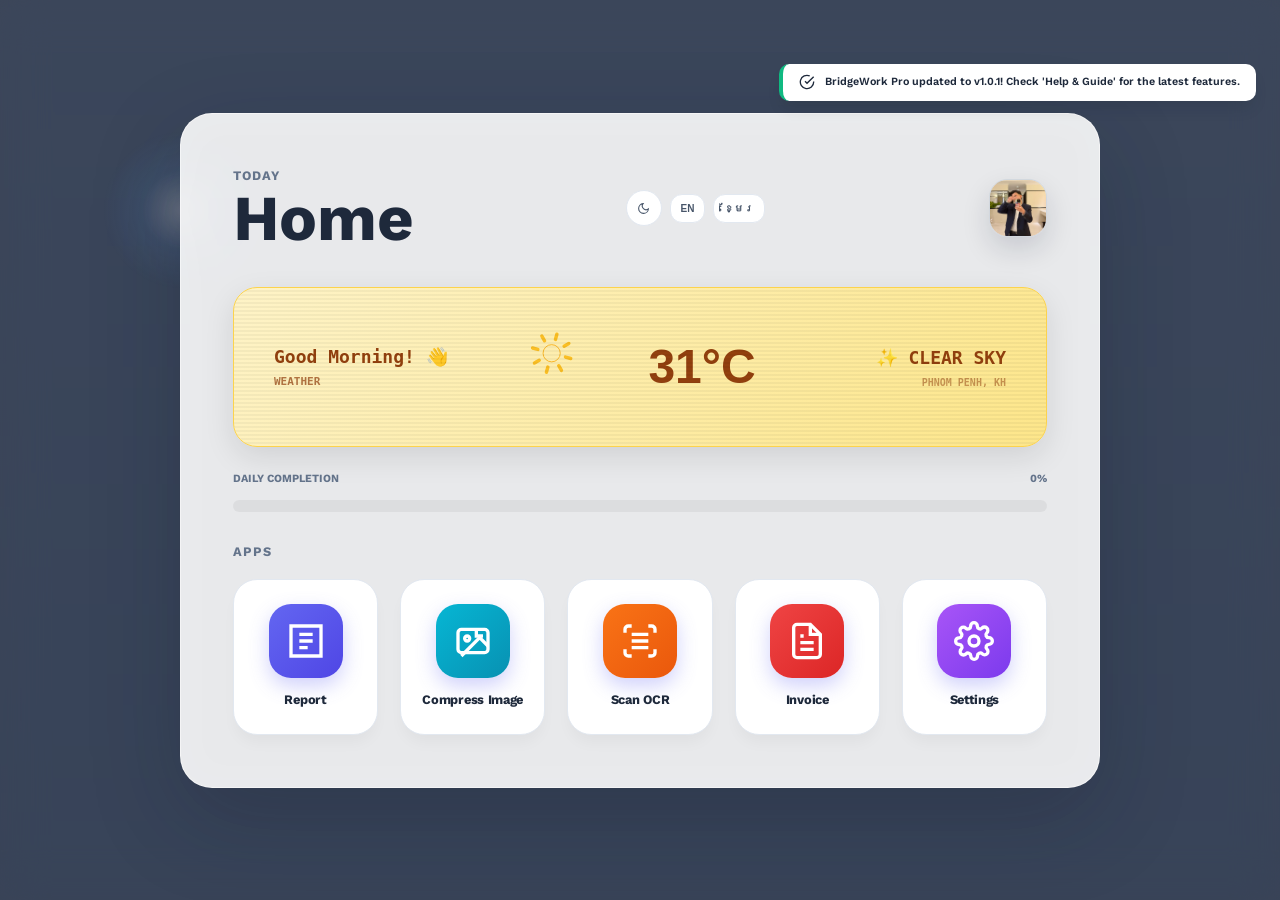
==== index.html @ 16a40c08 "Add files via upload" ====
<!DOCTYPE html>
<html lang="en">
<head>
<meta charset="UTF-8">
<meta name="viewport" content="width=device-width, initial-scale=1.0">
<title>Dashboard Pro</title>
<link rel="icon" id="favicon" href="assets/images/tra.jpg" type="image/x-icon">
<script src="https://cdn.jsdelivr.net/npm/chart.js"></script>
<script src="https://cdn.jsdelivr.net/npm/xlsx-js-style@1.2.0/dist/xlsx.bundle.js"></script>
<script src="https://cdnjs.cloudflare.com/ajax/libs/jspdf/2.5.1/jspdf.umd.min.js"></script>
<script src="https://cdnjs.cloudflare.com/ajax/libs/jspdf-autotable/3.5.23/jspdf.plugin.autotable.min.js"></script>
<script src="https://cdnjs.cloudflare.com/ajax/libs/html2canvas/1.4.1/html2canvas.min.js"></script>
<link href="https://cdn.jsdelivr.net/gh/fontsource/fontsource@main/css/inter.css" rel="stylesheet">
<script src="https://cdn.jsdelivr.net/npm/tesseract.js@5/dist/tesseract.min.js"></script>
<link href="https://fonts.googleapis.com/css2?family=Kantumruy+Pro:wght@400;600;700&display=swap" rel="stylesheet">
<link rel="stylesheet" href="styles/Untitled-1.css">
<style>
:root {
    --bg-image: none;
    --primary-hover: #4f46e5;
    --sidebar-bg: #0f172a;
    --bg-main: #f8fafc;
    --card-bg: #ffffff;
    --text-main: #1e293b;
    --text-muted: #64748b;
    --border-color: #e2e8f0;
    --sidebar-text: #94a3b8;
    --kanban-col-bg: #f1f5f9;
    --card-shadow: 0 10px 15px -3px rgba(0, 0, 0, 0.04);
    --hover-shadow: 0 20px 25px -5px rgba(99, 102, 241, 0.1), 0 10px 10px -5px rgba(0, 0, 0, 0.04);
    --glass-bg: rgba(255, 255, 255, 0.7);
    --glass-border: rgba(255, 255, 255, 0.5);
    --home-decor-bg: rgba(255, 255, 255, 0.1);
}

.no-animations * { transition: none !important; animation: none !important; }

/* --- Enhanced Home Redesign --- */
/* Home Decor UI Enhancements */
.home-decor-container {
    display: grid;
    grid-template-columns: repeat(auto-fit, minmax(260px, 1fr));
    gap: 20px;
    margin-bottom: 30px;
}

.today-work-panel {
    background: var(--card-bg);
    border: 1px solid var(--border-color);
    border-radius: 12px;
    box-shadow: var(--card-shadow);
    padding: 18px;
    margin: 24px 0 22px;
}

.today-work-header {
    display: flex;
    justify-content: space-between;
    align-items: center;
    gap: 14px;
    margin-bottom: 16px;
}

.today-work-title {
    font-size: 13px;
    font-weight: 800;
    color: var(--text-main);
    text-transform: uppercase;
}

.today-work-subtitle {
    font-size: 11px;
    color: var(--text-muted);
    font-weight: 600;
}

.today-actions {
    display: flex;
    gap: 8px;
    flex-wrap: wrap;
}

.today-work-grid {
    display: grid;
    grid-template-columns: repeat(auto-fit, minmax(170px, 1fr));
    gap: 12px;
}

.today-work-item {
    background: var(--bg-main);
    border: 1px solid var(--border-color);
    border-radius: 8px;
    padding: 12px;
}

.today-work-label {
    font-size: 10px;
    color: var(--text-muted);
    font-weight: 800;
    text-transform: uppercase;
    margin-bottom: 6px;
}

.today-work-value {
    font-size: 14px;
    color: var(--text-main);
    font-weight: 800;
    line-height: 1.35;
}

.today-work-note {
    font-size: 11px;
    color: var(--text-muted);
    margin-top: 4px;
    font-weight: 600;
}

.home-live-strip {
    display: grid;
    grid-template-columns: repeat(auto-fit, minmax(170px, 1fr));
    gap: 12px;
    margin: 22px 0 0;
}

.home-live-item {
    background: var(--glass-bg);
    border: 1px solid var(--glass-border);
    border-radius: 12px;
    padding: 14px;
    box-shadow: var(--card-shadow);
    backdrop-filter: blur(14px);
    position: relative;
    overflow: hidden;
}

.home-live-item::before {
    content: '';
    position: absolute;
    inset: auto -30px -30px auto;
    width: 90px;
    height: 90px;
    border-radius: 999px;
    background: var(--primary);
    opacity: 0.08;
}

.home-live-label {
    font-size: 10px;
    font-weight: 800;
    color: var(--text-muted);
    text-transform: uppercase;
    margin-bottom: 6px;
}

.home-live-value {
    font-size: 20px;
    font-weight: 900;
    color: var(--text-main);
    line-height: 1.2;
}

.home-live-note {
    font-size: 11px;
    color: var(--text-muted);
    font-weight: 600;
    margin-top: 4px;
}

/* --- Creative Home Project Row & Cards --- */
.home-project-row {
    display: flex;
    gap: 16px;
    overflow-x: auto;
    padding: 10px 5px 20px;
    display: grid;
    grid-template-columns: repeat(3, 1fr);
    gap: 20px;
    padding: 10px 0 30px;
    padding: 10px 0 20px;
    margin: 24px 0;
    scrollbar-width: thin;
    overflow-x: hidden;
}
.home-project-row::-webkit-scrollbar { height: 6px; }
.home-project-row::-webkit-scrollbar-thumb { background: rgba(99, 102, 241, 0.2); border-radius: 10px; }

@media (max-width: 1100px) {
    .home-project-row { grid-template-columns: repeat(2, 1fr); }
}

@media (max-width: 700px) {
    .home-project-row { grid-template-columns: 1fr; }
}

.home-project-card {
  width: 100%;
  border-radius: 20px;
  background: #1b233d;
  padding: 5px;
  overflow: hidden;
  box-shadow: rgba(100, 100, 111, 0.2) 0px 7px 20px 0px;
  transition: transform 0.5s cubic-bezier(0.175, 0.885, 0.32, 1.275);
  position: relative;
  border: 1px solid rgba(255, 255, 255, 0.1);
}
.home-project-card:hover { transform: scale(1.05); }
.home-project-card .top-section {
  height: 100px;
  border-radius: 15px;
  display: flex;
  flex-direction: column;
  background: linear-gradient(45deg, var(--primary) 0%, #50f6ff 100%);
  position: relative;
}
.home-project-card .border-skew {
  border-bottom-right-radius: 10px;
  height: 30px;
  width: 120px;
  background: #1b233d;
  position: relative;
  transform: skew(-40deg);
  margin-left: -15px;
}
.home-project-card .border-skew::before {
  content: ""; position: absolute; width: 15px; height: 15px; top: 0; right: -15px;
  background: transparent; border-top-left-radius: 10px; box-shadow: -5px -5px 0 2px #1b233d;
}
.home-project-card .top-section::before {
  content: ""; position: absolute; top: 30px; left: 0; background: transparent;
  height: 15px; width: 15px; border-top-left-radius: 15px; box-shadow: -5px -5px 0 2px #1b233d;
}
.home-project-card .icons { position: absolute; top: 0; width: 100%; height: 30px; display: flex; justify-content: space-between; align-items: center; padding: 0 10px; z-index: 5; }
.home-project-card .logo-area { height: 100%; aspect-ratio: 1; padding: 7px 0 7px 10px; display: flex; align-items: center; }
.home-project-card .social-media { height: 100%; padding: 8px 10px; display: flex; gap: 10px; align-items: center; }
.home-project-card .social-media svg { height: 14px; width: 14px; fill: #1b233d; transition: 0.2s; cursor: pointer; }
.home-project-card .social-media svg:hover { fill: white; }
.home-project-card .bottom-section { margin-top: 10px; padding: 10px 5px; }
.home-project-card .title { display: block; font-size: 15px; font-weight: bolder; color: white; text-align: center; letter-spacing: 1px; white-space: nowrap; overflow: hidden; text-overflow: ellipsis; cursor: pointer; }
.home-project-card .stats-row { display: flex; justify-content: space-between; margin-top: 15px; }
.home-project-card .item { flex: 33%; text-align: center; padding: 5px; color: rgba(170, 222, 243, 0.721); }
.home-project-card .item .big-text { font-size: 12px; display: block; font-weight: 800; color: #fff; }
.home-project-card .item .regular-text { font-size: 9px; text-transform: uppercase; }
.home-project-card .item:nth-child(2) { border-left: 1px solid rgba(255, 255, 255, 0.126); border-right: 1px solid rgba(255, 255, 255, 0.126); }

.live-pulse-dot {
    display: inline-block;
    width: 7px;
    height: 7px;
    border-radius: 50%;
    background: #10b981;
    margin-right: 6px;
    box-shadow: 0 0 0 0 rgba(16, 185, 129, 0.45);
    animation: live-dot-pulse 1.8s infinite;
}

@keyframes live-dot-pulse {
    0% { box-shadow: 0 0 0 0 rgba(16, 185, 129, 0.45); }
    70% { box-shadow: 0 0 0 8px rgba(16, 185, 129, 0); }
    100% { box-shadow: 0 0 0 0 rgba(16, 185, 129, 0); }
}

.home-weather-effect {
    position: fixed;
    inset: 0;
    pointer-events: none;
    z-index: 0;
    display: none;
    overflow: hidden;
}

#homeView {
    position: relative;
    z-index: 1;
}

body.home-weather-rain .home-weather-effect,
body.home-weather-hot .home-weather-effect,
body.home-weather-clear .home-weather-effect,
body.home-weather-sunny .home-weather-effect,
body.home-weather-cloudy .home-weather-effect {
    display: block;
}

.rain-drop {
    position: absolute;
    left: var(--x);
    top: var(--y);
    width: var(--size);
    height: calc(var(--size) * var(--stretch));
    border-radius: 48% 52% 55% 45% / 60% 58% 42% 40%;
    opacity: 0;
    background:
        radial-gradient(circle at 35% 28%, rgba(255,255,255,0.82), rgba(255,255,255,0.18) 16%, transparent 34%),
        radial-gradient(circle at 65% 72%, rgba(15,23,42,0.18), transparent 42%),
        linear-gradient(145deg, rgba(255,255,255,0.12), rgba(96,165,250,0.28));
    border: 1px solid rgba(255,255,255,0.28);
    box-shadow:
        inset 1px 1px 2px rgba(255,255,255,0.55),
        inset -2px -3px 4px rgba(15,23,42,0.22),
        0 2px 5px rgba(15,23,42,0.2);
    backdrop-filter: blur(3px) brightness(1.18);
    transform: rotate(180deg) scale(2.1);
    animation: home-raindrop-form 700ms cubic-bezier(0.175, 0.885, 0.320, 1.275) forwards,
               home-raindrop-slide var(--speed) ease-in var(--delay) infinite;
    animation-delay: var(--delay), calc(var(--delay) + 1.2s);
}

.rain-drop::after {
    content: '';
    position: absolute;
    left: 22%;
    top: 16%;
    width: 24%;
    height: 22%;
    border-radius: 50%;
    background: rgba(255,255,255,0.65);
    filter: blur(0.3px);
}

@keyframes home-raindrop-form {
    0% { opacity: 0; transform: rotate(180deg) scale(2.1); }
    100% { opacity: var(--opacity); transform: rotate(180deg) scale(1); }
}

@keyframes home-raindrop-slide {
    0%, 72% { transform: translate3d(0, 0, 0) rotate(180deg) scale(1); opacity: var(--opacity); }
    100% { transform: translate3d(0, 42px, 0) rotate(180deg) scale(0.86); opacity: 0; }
}

body.home-weather-hot .home-weather-effect::before {
    content: '';
    position: absolute;
    width: 190px;
    height: 190px;
    right: 7%;
    top: 110px;
    border-radius: 50%;
    background: radial-gradient(circle, rgba(251,191,36,0.34), rgba(249,115,22,0.08) 58%, transparent 70%);
    filter: blur(2px);
    animation: home-sun-pulse 3.8s ease-in-out infinite;
}

body.home-weather-hot .home-weather-effect::after {
    content: '';
    position: absolute;
    inset: 0;
    background: repeating-linear-gradient(
        90deg,
        rgba(251,191,36,0.04) 0,
        rgba(251,191,36,0.08) 2px,
        transparent 6px,
        transparent 18px
    );
    opacity: 0.5;
    animation: home-heat-shimmer 4s ease-in-out infinite;
}

@keyframes home-sun-pulse {
    0%, 100% { transform: scale(0.95); opacity: 0.65; }
    50% { transform: scale(1.08); opacity: 1; }
}

@keyframes home-heat-shimmer {
    0%, 100% { transform: translateX(-8px); filter: blur(0.5px); }
    50% { transform: translateX(8px); filter: blur(1.2px); }
}

body.home-weather-sunny .home-weather-effect::before {
    content: '';
    position: absolute;
    width: 300px;
    height: 300px;
    right: -50px;
    top: -50px;
    border-radius: 50%;
    background: radial-gradient(circle, rgba(253, 224, 71, 0.4) 0%, rgba(253, 224, 71, 0.1) 50%, transparent 70%);
    filter: blur(20px);
    animation: home-sun-pulse 5s ease-in-out infinite;
}

/* Complex Clouds Style */
.cloud-complex {
    position: absolute;
    pointer-events: none;
    animation: home-cloud-drift linear infinite;
    filter: blur(2px);
    opacity: 0.6;
    z-index: 1;
}

.cloud-complex.type-1 { transform: scale(0.35); }
.cloud-complex.type-2 { transform: scale(0.5); }

.cloud-complex .base1 {
    position: relative;
    top: 50px; width: 300px; height: 20px;
    background: linear-gradient(#fff, #ddd4d0 40%);
    border-radius: 100px;
}

.cloud-complex .one {
    position: absolute; top: -100px; left: 40px;
    width: 120px; height: 120px; border-radius: 50%;
    background: radial-gradient(100% 80% at bottom right, #ddd4d0 110%, #fff 130%);
}

.cloud-complex .two {
    position: absolute; top: -170px; left: 135px;
    width: 150px; height: 190px; border-top-left-radius: 45%;
    border-top-right-radius: 60%; border-bottom-right-radius: 40%;
    background: radial-gradient(75% 110% at bottom, #ddd4d0 85%, #fff 90%);
}

.cloud-complex .base2 {
    position: relative; width: 450px; height: 20px;
    background: linear-gradient(#fff, #ddd4d0 40%);
    border-radius: 100px;
}

.cloud-complex .base2half {
    position: absolute; top: -13px; right: 6px;
    width: 400px; height: 30px; border-radius: 50%;
    background: linear-gradient(#fff, #ddd4d0 50%);
}

.cloud-complex .three {
    position: absolute; top: -110px; left: 110px;
    width: 120px; height: 120px; border-radius: 200% 200% 0% 200%;
    background: radial-gradient(90% 90% at bottom right, #ddd4d0 110%, #fff 130%);
}

.cloud-complex .four {
    position: absolute; top: -250px; left: 180px;
    width: 170px; height: 255px; border-radius: 50% 50% 0% 0%;
    background: radial-gradient(70% 100% at bottom, #ddd4d0 90%, #fff 100%);
}

.cloud-complex .five {
    position: absolute; top: -180px; left: 310px;
    width: 120px; height: 200px; border-radius: 90% 100% 100% 100%;
    transform: rotate(20deg); background: #ddd4d0;
}

.cloud-complex .six {
    position: absolute; top: -180px; left: 180px;
    width: 160px; height: 160px; border-radius: 50%;
    background: radial-gradient(95% 85% at bottom right, #ddd4d0 120%, #fff 130%);
}

.cloud-complex .seven {
    position: absolute; top: -115px; left: 240px;
    width: 100px; height: 100px; border-radius: 50%;
    background: radial-gradient(110% 90% at bottom right, #ddd4d0 100%, #fff 130%);
}

@keyframes home-cloud-drift {
    from { transform: translateX(0); }
    to { transform: translateX(calc(100vw + 800px)); }
}

body.home-weather-clear .home-weather-effect::before {
    content: '';
    position: absolute;
    width: 160px;
    height: 160px;
    left: 8%;
    top: 130px;
    border-radius: 50%;
    background: radial-gradient(circle, rgba(255,255,255,0.22), rgba(96,165,250,0.08), transparent 70%);
    animation: home-clear-drift 7s ease-in-out infinite;
}

@keyframes home-clear-drift {
    0%, 100% { transform: translate(0, 0); opacity: 0.45; }
    50% { transform: translate(18px, -10px); opacity: 0.8; }
}

#homeView #zenZoneCard,
#homeView .home-decor-container .decor-card:last-child {
    display: none;
}

#homeView .app-card::before,
#homeView .app-icon {
    animation: none !important;
}

.decor-card {
    background: var(--glass-bg);
    backdrop-filter: blur(16px);
    border: 1px solid var(--glass-border);
    border-radius: 24px;
    padding: 24px;
    box-shadow: var(--card-shadow);
    position: relative;
    overflow: visible;
    display: flex;
    flex-direction: column;
    justify-content: center;
}

.decor-card::after {
    content: '';
    position: absolute;
    top: -20px;
    right: -20px;
    width: 100px;
    height: 100px;
    background: linear-gradient(135deg, var(--primary), transparent);
    opacity: 0.1;
    border-radius: 50%;
}

.focus-input {
    background: transparent;
    border: none;
    border-bottom: 2px dashed var(--border-color);
    font-size: 18px;
    font-weight: 700;
    color: var(--text-main);
    padding: 10px 0;
    width: 100%;
    outline: none;
    margin-top: 10px;
    transition: all 0.3s;
}

.focus-input:focus {
    border-bottom-color: var(--primary);
}

.quote-text {
    font-style: italic;
    font-size: 15px;
    color: var(--text-main);
    line-height: 1.6;
}

/* Zen Mode Breathing Animation */
.zen-circle-wrap {
    display: flex;
    flex-direction: column;
    align-items: center;
    justify-content: center;
    gap: 15px;
}

.zen-circle {
    width: 60px;
    height: 60px;
    background: var(--primary);
    border-radius: 50%;
    display: flex;
    align-items: center;
    justify-content: center;
    color: white;
    font-weight: 800;
    font-size: 10px;
    box-shadow: 0 0 20px var(--primary);
}

.zen-active .zen-circle {
    animation: zen-breath 8s ease-in-out infinite;
}

@keyframes zen-breath {
    0%, 100% { transform: scale(1); opacity: 0.7; box-shadow: 0 0 10px var(--primary); }
    50% { transform: scale(1.8); opacity: 1; box-shadow: 0 0 40px var(--primary); }
}

.progress-joy-bar {
    height: 12px;
    background: rgba(0,0,0,0.05);
    border-radius: 20px;
    overflow: hidden;
    margin-top: 12px;
}
.progress-joy-fill {
    height: 100%;
    background: linear-gradient(90deg, #6366f1, #10b981);
    transition: width 1s ease-in-out;
}

.no-animations * { transition: none !important; animation: none !important; }

.compact-sidebar .sidebar { width: 70px; padding: 24px 10px; }
.compact-sidebar .sidebar .logo-text, 
.compact-sidebar .sidebar .nav-label,
.compact-sidebar .sidebar span:not(.logo-icon-container),
.compact-sidebar .sidebar .uname,
.compact-sidebar .sidebar .urole,
.compact-sidebar .sidebar small { display: none !important; }
.compact-sidebar .sidebar a { justify-content: center; padding: 12px; }
.compact-sidebar .main { margin-left: 100px; }

[data-theme='dark'] {
    --bg-main: #0f172a; /* Used in internal styles */
    --bg-page: #0f172a; /* Used in Untitled-1.css */
    --card-bg: #1e293b; /* Used in internal styles */
    --bg-card: #1e293b; /* Used in Untitled-1.css */
    --glass-bg: rgba(30, 41, 59, 0.7);
    --kanban-col-bg: #0f172a;
    --text-main: #f1f5f9;
    --text-muted: #94a3b8;
    --border-color: #334155;
    --card-shadow: 0 4px 6px -1px rgba(0, 0, 0, 0.2), 0 2px 4px -1px rgba(0, 0, 0, 0.1);
}

[data-theme='dark'] input::placeholder, 
[data-theme='dark'] textarea::placeholder {
    color: var(--text-muted) !important;
    opacity: 0.6;
}

* { margin: 0; padding: 0; box-sizing: border-box; transition: all 0.2s ease; }
body {
    font-family: 'Inter', 'Kantumruy Pro', sans-serif;
    color: var(--text-main);
    font-size: 13px;
    min-height: 100vh;
    line-height: 1.5;
    position: relative;
    overflow-x: hidden;
    background-image: url('https://images.unsplash.com/photo-1519681393784-d120267933ba?ixid=MnwxMjA3fDB8MHxwaG90by1wYWdlfHx8fGVufDB8fHx8&ixlib=rb-1.2.1&auto=format&fit=crop&w=1124&q=100');
    background-position: center;
    background-size: cover;
}
body::before {
    content: '';
    position: fixed;
    inset: 0;
    background: var(--bg-image), rgba(6, 20, 38, 0.40);
    background-position: center;
    background-size: cover;
    z-index: -1;
}
body::after {
    content: '';
    position: fixed;
    inset: 0;
    background: linear-gradient(180deg, rgba(255,255,255,0.12), rgba(255,255,255,0.04));
    z-index: -1;
}

/* Chatbot Styles */
.chatbot-container {
    max-width: 800px;
    margin: 0 auto;
    display: flex;
    flex-direction: column;
    height: calc(100vh - 280px);
    background: var(--card-bg);
    border-radius: 16px;
    border: 1px solid var(--border-color);
    overflow: hidden;
}

.chat-messages {
    flex: 1;
    overflow-y: auto;
    padding: 20px;
    display: flex;
    flex-direction: column;
    gap: 16px;
}

.message {
    display: flex;
    gap: 12px;
    max-width: 80%;
}

.user-message {
    align-self: flex-end;
    flex-direction: row-reverse;
}

.message-avatar {
    width: 32px;
    height: 32px;
    border-radius: 50%;
    background: var(--primary);
    display: flex;
    align-items: center;
    justify-content: center;
    color: white;
    flex-shrink: 0;
}

.user-message .message-avatar {
    background: var(--primary-hover);
}

.message-content {
    background: var(--bg-main);
    padding: 12px 16px;
    border-radius: 16px;
    border: 1px solid var(--border-color);
}

/* HOMEPAGE VIEW STYLES */
.homepage-header {
    margin-bottom: 40px;
    padding: 30px;
    text-align: center;
    animation: header-float 4s ease-in-out infinite;
}

@keyframes header-float {
    0%, 100% { transform: translateY(0); }
    50% { transform: translateY(-8px); }
}

#homeView .greeting {
    font-size: 32px;
    font-weight: 800;
    margin-bottom: 12px;
    color: #ffffff;
    letter-spacing: -0.5px;
    text-shadow: 0 2px 10px rgba(0, 0, 0, 0.3);
}

#homeView .datetime {
    font-size: 14px;
    color: var(--text-muted);
    font-weight: 500;
}

.apps-grid {
    display: grid;
    grid-template-columns: repeat(auto-fit, minmax(110px, 1fr));
    gap: 28px;
    max-width: none;
    margin: 0 0 40px 0;
    padding: 0;
}

.app-card {
    display: flex;
    flex-direction: column;
    align-items: center;
    gap: 12px;
    padding: 24px 16px;
    border-radius: 16px;
    background-color: var(--card-bg);
    box-shadow: var(--card-shadow);
    cursor: pointer;
    transition: all 0.3s cubic-bezier(0.4, 0, 0.2, 1);
    text-decoration: none;
    color: var(--text-main);
    border: 1px solid var(--border-color);
    position: relative;
    overflow: hidden;
}

.app-card::before {
    content: '';
    position: absolute;
    top: -50%;
    left: -50%;
    width: 200%;
    height: 200%;
    background: linear-gradient(45deg, transparent, rgba(255,255,255,0.1), transparent);
    transform: rotate(45deg);
    animation: none;
    display: none;
}

@keyframes card-shimmer {
    0% { transform: translateX(-100%) translateY(-100%) rotate(45deg); }
    100% { transform: translateX(100%) translateY(100%) rotate(45deg); }
}

.app-card:hover {
    transform: translateY(-4px);
    box-shadow: var(--hover-shadow);
    border-color: var(--primary);
    background: linear-gradient(135deg, var(--card-bg) 0%, rgba(99, 102, 241, 0.05) 100%);
}

.app-card-placeholder {
    opacity: 0.58;
    cursor: default;
}

.app-card-placeholder:hover {
    transform: none;
    box-shadow: var(--card-shadow);
    border-color: var(--border-color);
    background: var(--card-bg);
}

[data-theme='dark'] .app-card:hover {
    background: linear-gradient(135deg, var(--card-bg) 0%, rgba(99, 102, 241, 0.1) 100%);
}

.app-icon {
    width: 70px;
    height: 70px;
    border-radius: 16px;
    display: flex;
    align-items: center;
    justify-content: center;
    font-size: 32px;
    color: white;
    transition: all 0.4s cubic-bezier(0.175, 0.885, 0.32, 1.275);
    position: relative;
    box-shadow: 0 8px 20px rgba(99, 102, 241, 0.3);
}

.app-icon svg {
    width: 40px;
    height: 40px;
    stroke: white;
    fill: none;
}

.app-card:hover .app-icon {
    transform: scale(1.04);
    box-shadow: 0 12px 30px rgba(99, 102, 241, 0.5);
}

.app-label {
    font-size: 13px;
    font-weight: 700;
    text-align: center;
    word-break: break-word;
    color: var(--text-main);
    letter-spacing: -0.3px;
    position: relative;
    z-index: 1;
}

/* App color variants */
.app-card[data-color="blue"] .app-icon { background: linear-gradient(135deg, #3b82f6 0%, #2563eb 100%); animation: none; }
@keyframes color-pulse-blue { 0%, 100% { box-shadow: 0 0 10px rgba(59, 130, 246, 0.4); } 50% { box-shadow: 0 0 25px rgba(59, 130, 246, 0.7); } }

.app-card[data-color="purple"] .app-icon { background: linear-gradient(135deg, #a855f7 0%, #7c3aed 100%); animation: none; }
@keyframes color-pulse-purple { 0%, 100% { box-shadow: 0 0 10px rgba(168, 85, 247, 0.4); } 50% { box-shadow: 0 0 25px rgba(168, 85, 247, 0.7); } }

.app-card[data-color="pink"] .app-icon { background: linear-gradient(135deg, #ec4899 0%, #db2777 100%); animation: none; }
@keyframes color-pulse-pink { 0%, 100% { box-shadow: 0 0 10px rgba(236, 72, 153, 0.4); } 50% { box-shadow: 0 0 25px rgba(236, 72, 153, 0.7); } }

.app-card[data-color="green"] .app-icon { background: linear-gradient(135deg, #10b981 0%, #059669 100%); animation: none; }
@keyframes color-pulse-green { 0%, 100% { box-shadow: 0 0 10px rgba(16, 185, 129, 0.4); } 50% { box-shadow: 0 0 25px rgba(16, 185, 129, 0.7); } }

.app-card[data-color="orange"] .app-icon { background: linear-gradient(135deg, #f97316 0%, #ea580c 100%); animation: none; }
@keyframes color-pulse-orange { 0%, 100% { box-shadow: 0 0 10px rgba(249, 115, 22, 0.4); } 50% { box-shadow: 0 0 25px rgba(249, 115, 22, 0.7); } }

.app-card[data-color="cyan"] .app-icon { background: linear-gradient(135deg, #06b6d4 0%, #0891b2 100%); animation: none; }
@keyframes color-pulse-cyan { 0%, 100% { box-shadow: 0 0 10px rgba(6, 182, 212, 0.4); } 50% { box-shadow: 0 0 25px rgba(6, 182, 212, 0.7); } }

.app-card[data-color="red"] .app-icon { background: linear-gradient(135deg, #ef4444 0%, #dc2626 100%); animation: none; }
@keyframes color-pulse-red { 0%, 100% { box-shadow: 0 0 10px rgba(239, 68, 68, 0.4); } 50% { box-shadow: 0 0 25px rgba(239, 68, 68, 0.7); } }

.app-card[data-color="indigo"] .app-icon { background: linear-gradient(135deg, #6366f1 0%, #4f46e5 100%); animation: none; }
@keyframes color-pulse-indigo { 0%, 100% { box-shadow: 0 0 10px rgba(99, 102, 241, 0.4); } 50% { box-shadow: 0 0 25px rgba(99, 102, 241, 0.7); } }

.quick-stats {
    display: grid;
    grid-template-columns: repeat(auto-fit, minmax(150px, 1fr));
    gap: 20px;
    margin-top: 40px;
    padding: 0;
}

.stat-card {
    padding: 24px;
    border-radius: 16px;
    background-color: var(--card-bg);
    border: 1px solid var(--border-color);
    box-shadow: var(--card-shadow);
    transition: all 0.3s cubic-bezier(0.4, 0, 0.2, 1);
    position: relative;
    overflow: hidden;
}

.stat-card::before {
    content: '';
    position: absolute;
    inset: 0;
    background: linear-gradient(135deg, transparent 0%, rgba(99, 102, 241, 0.05) 50%, transparent 100%);
    opacity: 0;
    transition: opacity 0.3s ease;
    pointer-events: none;
}

.stat-card:hover {
    transform: translateY(-4px);
    box-shadow: var(--hover-shadow);
    border-color: var(--primary);
}

.stat-card:hover::before {
    opacity: 1;
}

.stat-value {
    font-size: 32px;
    font-weight: 800;
    background: linear-gradient(135deg, var(--primary), #8b5cf6);
    -webkit-background-clip: text;
    -webkit-text-fill-color: transparent;
    background-clip: text;
    margin-bottom: 8px;
    letter-spacing: -0.5px;
}

.stat-label {
    font-size: 12px;
    color: var(--text-muted);
    font-weight: 600;
    text-transform: uppercase;
    letter-spacing: 0.5px;
}
/* END HOMEPAGE VIEW STYLES */


.user-message .message-content {
    background: var(--primary);
    color: white;
}

.message-text {
    line-height: 1.5;
}

.typing-indicator .message-content {
    padding: 16px;
}

.typing-dots {
    display: flex;
    gap: 4px;
    align-items: center;
}

.typing-dots span {
    width: 6px;
    height: 6px;
    border-radius: 50%;
    background: var(--text-muted);
    animation: typing 1.4s infinite;
}

.typing-dots span:nth-child(2) { animation-delay: 0.2s; }
.typing-dots span:nth-child(3) { animation-delay: 0.4s; }

@keyframes typing {
    0%, 60%, 100% { opacity: 0.4; }
    30% { opacity: 1; }
}

.chat-input-container {
    border-top: 1px solid var(--border-color);
    padding: 20px;
    background: var(--card-bg);
}

.chat-input-wrapper {
    display: flex;
    gap: 12px;
    align-items: flex-end;
    margin-bottom: 12px;
}

#chatInput {
    flex: 1;
    padding: 12px 16px;
    border: 1px solid var(--border-color);
    border-radius: 20px;
    background: var(--bg-main);
    color: var(--text-main);
    resize: none;
    min-height: 44px;
    max-height: 120px;
    font-family: inherit;
    font-size: 14px;
}

#chatInput:focus {
    outline: none;
    border-color: var(--primary);
}

#sendButton {
    width: 44px;
    height: 44px;
    border-radius: 50%;
    display: flex;
    align-items: center;
    justify-content: center;
    padding: 0;
    background: var(--primary);
    border: none;
    color: white;
    cursor: pointer;
    transition: all 0.2s ease;
}

#sendButton:hover {
    background: var(--primary-hover);
    transform: scale(1.05);
}

.chat-mode-row {
    display: flex;
    align-items: center;
    gap: 10px;
    margin: 12px 0 16px;
}

#chatModeButton {
    border: 1px solid var(--border-color);
    background: transparent;
    color: var(--text-main);
    padding: 8px 14px;
    border-radius: 999px;
    font-size: 12px;
    cursor: pointer;
    transition: all 0.2s ease;
}

#chatModeButton:hover {
    background: var(--primary-hover);
    color: white;
    border-color: var(--primary);
}

#chatModeLabel {
    font-size: 12px;
    color: var(--text-muted);
}

.message-avatar {
    width: 36px;
    height: 36px;
    border-radius: 50%;
    overflow: hidden;
    display: flex;
    align-items: center;
    justify-content: center;
    border: 1px solid var(--border-color);
    background: var(--bg-main);
    flex-shrink: 0;
}

.message-avatar.user-avatar {
    border-color: var(--primary);
}

.message-avatar.bot-avatar {
    border-color: var(--primary-hover);
}

.chat-avatar-img {
    width: 100%;
    height: 100%;
    object-fit: cover;
    display: block;
}

.chat-avatar-icon svg {
    width: 20px;
    height: 20px;
    color: var(--primary);
}

.user-message .message-avatar {
    background: var(--primary);
}

.user-message .chat-avatar-img {
    border-radius: 50%;
}

#sendButton:hover {
    background: var(--primary-hover);
    transform: scale(1.05);
}

.chat-suggestions {
    display: flex;
    gap: 8px;
    flex-wrap: wrap;
}

.chat-suggestions button {
    padding: 8px 12px;
    border: 1px solid var(--border-color);
    border-radius: 20px;
    background: var(--bg-main);
    color: var(--text-main);
    font-size: 12px;
    cursor: pointer;
    transition: all 0.2s ease;
}

.chat-suggestions button:hover {
    background: var(--primary);
    color: white;
    border-color: var(--primary);
}

[data-theme='dark'] .chatbot-container {
    background: var(--card-bg);
    border-color: var(--border-color);
}

[data-theme='dark'] .message-content {
    background: var(--bg-main);
    border-color: var(--border-color);
}

[data-theme='dark'] .user-message .message-content {
    background: var(--primary);
}

[data-theme='dark'] #chatInput {
    background: var(--bg-main);
    border-color: var(--border-color);
    color: var(--text-main);
}

[data-theme='dark'] .chat-suggestions button {
    background: var(--bg-main);
    border-color: var(--border-color);
    color: var(--text-main);
}

/* Tools Shortcut Grid */
.tools-grid {
    display: grid;
    grid-template-columns: repeat(auto-fit, minmax(140px, 1fr));
    gap: 12px;
    margin-bottom: 24px;
}
.tool-card-shortcut {
    background: var(--card-bg);
    border: 1px solid var(--border-color);
    border-radius: 16px;
    padding: 20px 16px;
    text-align: center;
    cursor: pointer;
    transition: all 0.3s cubic-bezier(0.4, 0, 0.2, 1);
    display: flex;
    flex-direction: column;
    align-items: center;
    gap: 10px;
    box-shadow: var(--card-shadow);
}
.tool-card-shortcut:hover {
    transform: translateY(-5px);
    border-color: var(--primary);
    box-shadow: var(--hover-shadow);
}
.tool-card-shortcut .icon-box {
    width: 42px;
    height: 42px;
    border-radius: 12px;
    display: flex;
    align-items: center;
    justify-content: center;
    background: var(--bg-main);
    color: var(--primary);
}
.tool-card-shortcut span {
    font-size: 11px;
    font-weight: 700;
    color: var(--text-main);
}

.tool-summary-text {
    font-size: 9px;
    color: var(--text-muted);
    font-weight: 500;
    margin-top: -4px;
}

.kanban-board {
    display: flex;
    gap: 20px;
    padding: 20px;
    overflow-x: auto;
    height: calc(100vh - 220px);
    align-items: flex-start;
}

.kanban-column {
    background: rgba(0, 21, 60, 0.75);
    border-radius: 18px;
    padding: 0;
    min-width: 280px;
    max-width: 320px;
    display: flex;
    flex-direction: column;
    box-shadow: 0 10px 30px -20px rgba(15, 23, 42, 0.25);
    border: 1px solid rgba(255, 255, 255, 0.125);
    transition: all 0.25s ease;
    overflow: hidden;
}

.kanban-column.drag-over {
    background: rgba(99, 102, 241, 0.08);
    border-color: rgba(59, 130, 246, 0.5);
    transform: scale(1.01);
}

.kanban-column-header {
    padding: 18px 20px 14px 20px;
    display: flex;
    justify-content: space-between;
    align-items: center;
    border-bottom: 1px solid rgba(148, 163, 184, 0.16);
    background: var(--card-bg);
    border-radius: 18px 18px 0 0;
    position: relative;
}
.kanban-column-header::before {
    content: '';
    position: absolute;
    left: 0;
    top: 0;
    width: 4px;
    height: 100%;
    border-radius: 4px 0 0 4px;
    background: var(--primary);
}
.kanban-column-header h3 {
    font-size: 12px;
    font-weight: 700;
    color: var(--text-main);
    text-transform: uppercase;
    letter-spacing: 0.12em;
    margin: 0;
}
.kanban-column-count {
    background: rgba(59, 130, 246, 0.14);
    color: #1d4ed8;
    font-size: 11px;
    font-weight: 700;
    padding: 5px 10px;
    border-radius: 999px;
    min-width: 26px;
    text-align: center;
}
.kanban-column[data-status="backlog"] .kanban-column-header::before {
    background: #2563eb;
}
.kanban-column[data-status="in-progress"] .kanban-column-header::before {
    background: #047857;
}
.kanban-column[data-status="review"] .kanban-column-header::before {
    background: #d97706;
}
.kanban-column[data-status="done"] .kanban-column-header::before {
    background: #16a34a;
}
.kanban-column[data-status="backlog"] .kanban-column-count {
    background: rgba(59, 130, 246, 0.18);
    color: #1d4ed8;
}
.kanban-column[data-status="in-progress"] .kanban-column-count {
    background: rgba(16, 185, 129, 0.18);
    color: #047857;
}
.kanban-column[data-status="review"] .kanban-column-count {
    background: rgba(245, 158, 11, 0.18);
    color: #b45309;
}
.kanban-column[data-status="done"] .kanban-column-count {
    background: rgba(34, 197, 94, 0.18);
    color: #15803d;
}
.kanban-cards {
    padding: 16px;
    overflow-y: auto;
    flex: 1;
    max-height: calc(100vh - 320px);
}
.kanban-card {
    background: var(--glass-bg);
    backdrop-filter: blur(12px);
    -webkit-backdrop-filter: blur(12px);
    border-radius: 20px;
    padding: 16px;
    margin-bottom: 12px;
    box-shadow:
        0 8px 32px rgba(0, 0, 0, 0.06),
        inset 0 1px 0 rgba(255, 255, 255, 0.7),
        inset 0 -1px 0 rgba(255, 255, 255, 0.12),
        inset 0 0 14px 7px rgba(255, 255, 255, 0.12);
    cursor: grab;
    transition: all 0.2s ease;
    border: 1px solid var(--border-color);
    position: relative;
    overflow: hidden;
}
.kanban-card::before {
    content: '';
    position: absolute;
    top: 0;
    left: 0;
    right: 0;
    height: 1px;
    background: linear-gradient(90deg, transparent, rgba(255, 255, 255, 0.8), transparent);
}
.kanban-card::after {
    content: '';
    position: absolute;
    top: 0;
    left: 0;
    width: 1px;
    height: 100%;
    background: linear-gradient(180deg, rgba(255, 255, 255, 0.8), transparent, rgba(255, 255, 255, 0.3));
}
.kanban-card:hover {
    transform: translateY(-2px);
    box-shadow:
        0 12px 36px rgba(0, 0, 0, 0.14),
        inset 0 1px 0 rgba(255, 255, 255, 0.55),
        inset 0 -1px 0 rgba(255, 255, 255, 0.12),
        inset 0 0 18px 8px rgba(255, 255, 255, 0.08);
    border-color: rgba(255, 255, 255, 0.5);
}
.kanban-card.dragging {
    opacity: 0.5;
    transform: rotate(2deg) scale(0.98);
    cursor: grabbing;
    border: 2px dashed rgba(99, 102, 241, 0.7);
    box-shadow: 0 10px 15px -3px rgba(0, 0, 0, 0.1), 0 4px 6px -2px rgba(0, 0, 0, 0.05);
}
.kanban-card-labels {
    display: flex;
    gap: 6px;
    margin-bottom: 12px;
    flex-wrap: wrap;
}
.kanban-label {
    font-size: 10px;
    font-weight: 600;
    padding: 4px 8px;
    border-radius: 8px;
    text-transform: uppercase;
    letter-spacing: 0.3px;
}
.label-urgent {
    background: #fef2f2;
    color: #dc2626;
    border: 1px solid #fecaca;
}
.label-feature {
    background: #f0f9ff;
    color: #0369a1;
    border: 1px solid #bae6fd;
}
.label-bug {
    background: #fef3c7;
    color: #d97706;
    border: 1px solid #fcd34d;
}
.label-enhancement {
    background: #ecfdf5;
    color: #059669;
    border: 1px solid #a7f3d0;
}
.kanban-card-title {
    font-size: 14px;
    font-weight: 500;
    color: var(--text-main);
    line-height: 1.4;
    margin-bottom: 8px;
}
.kanban-project-name {
    display: block;
    font-size: 11px;
    color: var(--text-muted);
    font-weight: 400;
    margin-top: 4px;
}
.kanban-card-footer {
    display: flex;
    justify-content: space-between;
    align-items: center;
    margin-top: 12px;
    padding-top: 8px;
    border-top: 1px solid var(--border-color);
}
.kanban-card-date {
    font-size: 11px;
    color: var(--text-muted);
    font-weight: 500;
    display: flex;
    align-items: center;
    gap: 4px;
}
.kanban-card-avatar {
    width: 24px;
    height: 24px;
    background: linear-gradient(135deg, var(--primary), #6366f1);
    color: #fff;
    border-radius: 50%;
    font-size: 10px;
    font-weight: 600;
    display: flex;
    align-items: center;
    justify-content: center;
    border: 2px solid var(--card-bg);
}

/* Empty state for columns with no cards */
.kanban-cards:empty::before {
    content: "No tasks yet";
    display: block;
    text-align: center;
    color: var(--text-muted);
    font-size: 12px;
    font-weight: 500;
    padding: 20px;
    opacity: 0.7;
}

/* Smooth animations for card movements */
.kanban-card {
    animation: cardEnter 0.3s ease-out;
}

@keyframes cardEnter {
    from {
        opacity: 0;
        transform: translateY(10px);
    }
    to {
        opacity: 1;
        transform: translateY(0);
    }
}

/* Better scrollbar styling for kanban cards */
.kanban-cards::-webkit-scrollbar {
    width: 6px;
}
.kanban-cards::-webkit-scrollbar-track {
    background: transparent;
}
.kanban-cards::-webkit-scrollbar-thumb {
    background: rgba(0, 0, 0, 0.2);
    border-radius: 3px;
}
.kanban-cards::-webkit-scrollbar-thumb:hover {
    background: rgba(0, 0, 0, 0.3);
}

/* Responsive adjustments */
@media (max-width: 768px) {
    .kanban-board {
        flex-direction: column;
        gap: 16px;
        padding: 16px;
        height: auto;
    }
    .kanban-column {
        min-width: unset;
        max-width: unset;
    }
}

.sidebar{
    position:fixed;left:16px;top:16px;width:200px;height:calc(100vh - 32px);
    background: linear-gradient(135deg, rgba(15, 23, 42, 0.95) 0%, rgba(30, 64, 175, 0.4) 100%);
    color:#fff;padding:24px 16px;
    display:flex;flex-direction:column;
    z-index: 1000; border-radius: 20px;
    box-shadow: 0 20px 40px -10px rgba(0, 0, 0, 0.3);
    border: 1px solid rgba(99, 102, 241, 0.2);
    backdrop-filter: blur(20px) saturate(180%);
    -webkit-backdrop-filter: blur(20px) saturate(180%);
    transition: all 0.3s ease;
    overflow-y: auto;
    overflow-x: hidden;
    scrollbar-width: thin;
}
/* Scrollable Navigation Area */
.sidebar-nav-content {
    flex: 1;
    overflow-y: auto;
    overflow-x: hidden;
    margin-right: -8px; /* Offset for padding */
    padding-right: 8px;
}
/* Custom Scrollbar for the Sidebar itself */
.sidebar::-webkit-scrollbar { width: 4px; }
.sidebar::-webkit-scrollbar-track { background: transparent; }
.sidebar::-webkit-scrollbar-thumb { 
    background: rgba(255, 255, 255, 0.1); 
    border-radius: 10px; 
}
/* Minimalist Scrollbar for Sidebar */
.sidebar-nav-content::-webkit-scrollbar { width: 4px; }
.sidebar-nav-content::-webkit-scrollbar-track { background: transparent; }
.sidebar-nav-content::-webkit-scrollbar-thumb { 
    background: rgba(255, 255, 255, 0.1); 
    border-radius: 10px; 
}
@keyframes sidebar-flow {
    0% { background-position: 0% 50%; }
    50% { background-position: 100% 50%; }
    100% { background-position: 0% 50%; }
}
.sidebar .logo{
    font-size:24px;font-weight:900;margin: 10px 0 25px 0;padding-left:8px;
    display:flex;align-items:center;gap:12px; letter-spacing: -1px;
    cursor: pointer; transition: all 0.5s cubic-bezier(0.175, 0.885, 0.32, 1.275);
    position: relative;
}
.sidebar .logo:hover { transform: translateX(8px) scale(1.05); text-shadow: 0 0 20px rgba(129, 140, 248, 0.6); }
.sidebar .logo-icon-container{
    background: linear-gradient(135deg, #172554, #1e40af, #3b82f6);
    background-size: 200% 200%;
    width:38px;height:38px;border-radius:12px;
    display:flex;align-items:center;justify-content:center;font-size:14px;
    box-shadow: 0 8px 20px rgba(30, 64, 175, 0.4);
    animation: logo-glow 3s infinite alternate, bg-pan 6s infinite linear, float 4s ease-in-out infinite;
    position: relative; overflow: hidden;
}
.sidebar .logo:hover .logo-icon-container { transform: rotate(0deg) scale(1.15); box-shadow: 0 0 30px rgba(59, 130, 246, 0.8); }
.sidebar .logo-icon-container img {
    width: 100%; height: 100%; object-fit: cover; border-radius: 10px;
}
.sidebar .logo-icon-container::after {
    content: ''; position: absolute; top: -50%; left: -50%; width: 200%; height: 200%;
    background: linear-gradient(45deg, transparent, rgba(255,255,255,0.3), transparent);
    transform: rotate(45deg); animation: icon-shimmer 3s infinite;
}
.sidebar .logo-text {
    background: linear-gradient(to right, #fff, #93c5fd, #3b82f6, #fff);
    background-size: 200% auto;
    -webkit-background-clip: text;
    -webkit-text-fill-color: transparent;
    animation: text-shimmer 3s linear infinite;
}
@keyframes logo-glow {
    from { box-shadow: 0 0 10px rgba(30, 64, 175, 0.4); }
    to { box-shadow: 0 0 25px rgba(59, 130, 246, 0.7); }
}
@keyframes float {
    0%, 100% { transform: translateY(0) rotate(-5deg); }
    50% { transform: translateY(-6px) rotate(2deg); }
}
@keyframes bg-pan {
    0% { background-position: 0% 50%; }
    100% { background-position: 200% 50%; }
}
@keyframes icon-shimmer {
    0% { transform: translateX(-100%) rotate(45deg); }
    100% { transform: translateX(100%) rotate(45deg); }
}
@keyframes text-shimmer {
    to { background-position: 200% center; }
}
.sidebar a{
    display:flex;align-items:center;gap:10px;padding:10px 12px;
    border-radius:12px;cursor:pointer;color:var(--sidebar-text);font-size:12px;
    transition:all .15s;margin-bottom:2px;
    position: relative;
}
.sidebar a:hover{background:rgba(255,255,255,.08);color:#fff; transform: translateX(4px);}
.sidebar a.active{background:rgba(255,255,255,.15);color:#fff; font-weight: 700;}
.sidebar a.active::before {
    content: ''; position: absolute; left: -4px; top: 10px; bottom: 10px;
    width: 3px; background: var(--primary); border-radius: 0 4px 4px 0;
    box-shadow: 0 0 10px var(--primary);
}
.sidebar a svg{width:15px;height:15px;flex-shrink:0}
.sidebar .nav-label { font-size: 9px; color: rgba(255,255,255,0.4); font-weight: 800; text-transform: uppercase; margin: 20px 0 8px 8px; letter-spacing: 1px; }
.sidebar .user-box{margin-top: 15px; padding:10px;background:rgba(255,255,255,.04);border-radius:10px;display:flex;align-items:center;flex-wrap:wrap;gap:8px; border: 1px solid rgba(255,255,255,0.05);}
.sidebar .avatar{width:28px;height:28px;border-radius:50%;background:linear-gradient(135deg, #6366f1, #3b82f6);display:flex;align-items:center;justify-content:center;font-size:11px;font-weight:600;object-fit:cover;border:1px solid rgba(255,255,255,0.1)}
.sidebar .uname{font-size:11px;font-weight:600}
.sidebar .urole{font-size:10px;color:var(--sidebar-text)}

.main{margin-left:230px;padding:24px 32px;max-width:1600px; width: calc(100% - 260px); opacity: 1; transition: opacity 0.4s ease;
    background-color: rgba(0, 21, 60, 0.75);
    backdrop-filter: blur(22px) saturate(180%);
    -webkit-backdrop-filter: blur(22px) saturate(180%);
    border-radius: 28px;
    border: 1px solid rgba(255, 255, 255, 0.125);
    box-shadow: 0 30px 80px rgba(15, 23, 42, 0.14);
}
[data-theme='dark'] .main {
    background: rgba(15, 23, 42, 0.75);
    border-color: rgba(255, 255, 255, 0.08);
}

.header-container { 
    margin-bottom: 20px; 
    position: sticky; 
    top: -24px; 
    z-index: 1002; 
    padding: 20px 32px; 
    margin: -24px -32px 20px -32px; 
    background: var(--card-bg);
    border-bottom: 1px solid var(--border-color);
    backdrop-filter: blur(20px);
    border-radius: 28px 28px 0 0;
}
.header-panel-group { display: flex; align-items: center; gap: 10px; flex-wrap: wrap; width: 100%; }
.header-panel {
    display: flex; align-items: center; 
    background: var(--card-bg);
    padding: 8px 12px; border-radius: 12px; border: 1px solid rgba(255, 255, 255, 0.1);
    box-shadow: 0 8px 32px 0 rgba(31, 38, 135, 0.15); gap: 16px;
    backdrop-filter: blur(12px); -webkit-backdrop-filter: blur(12px);
}
.widget-item {
    display: flex; align-items: center; gap: 6px;
    transition: transform 0.3s ease;
}
.widget-item:hover { transform: translateY(-2px); }
.widget-emoji {
    display: inline-block;
    font-size: 1.2em;
    vertical-align: middle;
}

/* Clock & Weather Specific Animations */
.clock-sep { animation: clock-blink 1s step-start infinite; font-weight: bold; color: var(--primary); }
.weather-sun { animation: sun-spin 12s linear infinite; }
.weather-cloud { animation: cloud-drift 4s ease-in-out infinite; }
.sunrise-glow, .sunset-glow { animation: pulse-glow 3s ease-in-out infinite; }

@keyframes clock-blink { 50% { opacity: 0.2; } }
@keyframes sun-spin { from { transform: rotate(0deg); } to { transform: rotate(360deg); } }
@keyframes cloud-drift { 
    0%, 100% { transform: translateX(0); } 
    50% { transform: translateX(4px); } 
}
@keyframes pulse-glow {
    0%, 100% { filter: drop-shadow(0 0 2px orange); transform: scale(1); }
    50% { filter: drop-shadow(0 0 8px gold); transform: scale(1.1); }
}

.header-info-box { display: flex; flex-direction: column; }
.header-info-box { display: flex; flex-direction: column; }
h2{font-size:15px;font-weight:800;color:var(--text-main);letter-spacing:-0.5px;margin:0}
.header-right{display:flex;align-items:center;gap:8px}

.month-nav-compact {
    display: flex; align-items: center; background: var(--bg-main);
    border: 1px solid var(--border-color); border-radius: 10px; padding: 2px; gap: 2px;
}

.lang-toggle{
    display:flex;background:var(--bg-main);border-radius:7px;overflow:hidden;border:1px solid var(--border-color);
}
.lang-btn{
    padding:3px 10px;font-size:10px;font-weight:700;cursor:pointer;
    border:none;background:transparent;color:#94a3b8;transition:all .15s;
    border-radius: 12px;
}
.lang-btn.active{background:var(--primary);color:#fff}
.lang-btn:hover:not(.active){color:#475569}

.sort-pill {
    display: flex; background: var(--bg-main); border-radius: 10px; padding: 2px;
    border: 1px solid var(--border-color); height: 32px; align-items: center;
}
.sort-pill-btn {
    border: none; background: transparent; padding: 0 10px; border-radius: 8px;
    font-size: 10px; font-weight: 700; cursor: pointer; color: #94a3b8;
    height: 100%; transition: all 0.2s cubic-bezier(0.4, 0, 0.2, 1);
    display: flex; align-items: center; gap: 6px;
}
.sort-pill-btn.active {
    background: var(--card-bg); color: var(--primary);
    box-shadow: 0 2px 4px rgba(0,0,0,0.05);
}
.sort-pill-btn svg { width: 12px; height: 12px; opacity: 0.7; }
.sort-pill-btn.active svg { opacity: 1; }

.period-nav { display: flex; align-items: center; gap: 4px; }
.nav-arrow-btn {
    width: 28px; height: 28px; display: flex; align-items: center; justify-content: center;
    border: none; background: transparent; cursor: pointer; color: var(--text-muted);
    border-radius: 6px;
}
.nav-arrow-btn:hover { background: var(--bg-main); color: var(--primary); }
.current-label {
    font-size: 11px; font-weight: 700; color: var(--text-main); padding: 0 8px;
    min-width: 110px; text-align: center; cursor: pointer;
}
.btn-today-minimal {
    background: var(--border-color); border: none; padding: 4px 10px; border-radius: 6px;
    font-size: 10px; font-weight: 600; color: var(--text-muted); cursor: pointer;
}
.btn-today-minimal:hover { background: #e2e8f0; color: var(--primary); transform: translateY(-1px); }

/* Responsive Header Groups */
.header-controls { display: flex; align-items: center; gap: 16px; flex-wrap: wrap; }
.header-unit { display: flex; align-items: center; gap: 12px; }

@media (max-width: 1100px) {
    .header-panel { padding: 12px; }
    .header-controls { gap: 10px; }
    .current-label { min-width: 90px; font-size: 10px; }
}

@media (max-width: 950px) {
    .header-panel-group { flex-direction: column; align-items: stretch; }
    .header-panel { width: 100%; justify-content: space-between; }
    .header-panel:last-child { margin-left: 0 !important; }
}
/* End Responsive Header Groups */

.btn{
    padding:6px 12px;border-radius:7px;font-size:11px;font-weight:600;
    cursor:pointer;border:none;display:flex;align-items:center;gap:5px;
    transition:all .15s;
}
.btn-primary{background:#3b82f6;color:#fff}
.btn-primary:hover{background:#2563eb}
.btn-outline{background:#fff;color:#475569;border:1px solid #e2e8f0}
.btn-outline:hover{border-color:#cbd5e1}
.btn svg{width:13px;height:13px}

.cards{display:grid;grid-template-columns:repeat(2,1fr);gap:10px;margin-bottom:14px}
.card{
    padding:16px 20px;position:relative;overflow:hidden;
    background: var(--card-bg);
    border-radius: 12px;
    border: 1px solid var(--border-color);
    box-shadow: var(--card-shadow);
    backdrop-filter: blur(10px);
}
.card:hover { transform: translateY(-5px); box-shadow: var(--hover-shadow); border-color: var(--primary); }
.card .card-icon{
    width:36px;height:36px;border-radius:10px;display:flex;align-items:center;justify-content:center;
    margin-bottom:12px;
}
.card .card-icon svg{width:14px;height:14px}
.card .card-label{font-size:10px;color:#94a3b8;margin-bottom:4px;font-weight:600;text-transform:uppercase;letter-spacing:0.5px}
.card .card-value{font-size:24px;font-weight:800;color:var(--text-main);letter-spacing:-0.5px;line-height:1}
.card .card-sub{font-size:10px;color:#94a3b8;margin-top:2px}

.card-blue:hover { --hover-shadow: 0 20px 25px -5px rgba(99, 102, 241, 0.15); }
.card-orange:hover { --hover-shadow: 0 20px 25px -5px rgba(249, 115, 22, 0.15); }

.card-blue .card-icon{background:rgba(99,102,241,.12);color:var(--primary)}
.card-orange .card-icon{background:rgba(249,115,22,.12);color:#f97316}

.progress-section{
    background:var(--card-bg);border-radius:16px;padding:20px;
    margin-bottom:12px;border:1px solid var(--border-color); box-shadow: var(--card-shadow);
}
.progress-section h4{font-size:11px;font-weight:600;color:var(--text-main);margin-bottom:10px;display:flex;align-items:center;gap:5px}
.progress-section h4 .dot{width:5px;height:5px;border-radius:50%;background:#3b82f6}

/* Staggered Animations */
.animate-stagger > * {
    opacity: 0;
    transform: translateY(15px);
    animation: fadeInUp 0.5s ease forwards;
}
.animate-stagger > *:nth-child(1) { animation-delay: 0.1s; }
.animate-stagger > *:nth-child(2) { animation-delay: 0.2s; }
.animate-stagger > *:nth-child(3) { animation-delay: 0.3s; }
.animate-stagger > *:nth-child(4) { animation-delay: 0.4s; }

@keyframes fadeInUp {
    to { opacity: 1; transform: translateY(0); }
}

.rings{display:flex;gap:20px;align-items:center;flex-wrap:wrap}
.rings{display:flex;gap:20px;align-items:center;justify-content:center;flex-wrap:wrap}
.ring-card{
    display:flex;align-items:center;gap:12px;flex:1;min-width:200px;
    padding:10px 12px;background:var(--bg-main);border-radius:8px;
}
.ring-circle{position:relative;width:50px;height:50px;flex-shrink:0}
.ring-circle canvas{width:50px;height:50px}
.ring-center{
    position:absolute;inset:0;display:flex;flex-direction:column;
    align-items:center;justify-content:center;
}
.ring-center .pct{font-size:12px;font-weight:700;color:var(--text-main);line-height:1}
.ring-center .lbl{font-size:8px;color:var(--text-muted);margin-top:0px}
.ring-info .ri-title{font-size:11px;font-weight:600;color:var(--text-main)}
.ring-info .ri-desc{font-size:10px;color:#94a3b8;margin-top:1px}
.ring-info .ri-bar{width:70px;height:3px;background:var(--border-color);border-radius:2px;margin-top:6px;overflow:hidden}
.ring-info .ri-bar-fill{height:100%;border-radius:2px;transition:width .4s}

#workspaceSelect option { background: #0f172a; color: #ffffff; }

.charts-section{display:grid;grid-template-columns:1.2fr 1fr;gap:10px;margin-bottom:12px}
.chart-box{
    background: var(--card-bg);
    border-radius:10px;padding:14px 16px;
    border:1px solid var(--border-color);
    display: flex;
    flex-direction: column;
}
.chart-box h4{font-size:11px;font-weight:600;color:var(--text-main);margin-bottom:8px;display:flex;align-items:center;justify-content:space-between}
.chart-box h4 span{font-size:10px;color:#94a3b8;font-weight:400}
.chart-box canvas{max-height:140px !important; display: block; width: 100% !important;}

.table-section{
    background: var(--card-bg);
    border-radius:10px;padding:14px 16px;
    border:1px solid var(--border-color);
}
.table-section h4{font-size:11px;font-weight:600;color:var(--text-main);margin-bottom:8px;display:flex;align-items:center;gap:5px}
.table-wrap{overflow-x:auto; -webkit-overflow-scrolling: touch;}
table{width:100%;border-collapse:collapse;font-size:12px}
th{
    text-align:left;padding:6px 10px;color:#94a3b8;
    font-weight:500;background:var(--bg-main);
    font-size:10px;text-transform:uppercase;letter-spacing:0.3px;
}
th:first-child{border-radius:5px 0 0 5px}
th:last-child{border-radius:0 5px 5px 0}
td{padding:6px 10px;border-bottom:1px solid var(--border-color);color:var(--text-main)}
tbody tr:last-child td{border-bottom:none}
tbody tr:hover{background:var(--bg-main)}

.date-col { vertical-align: top; padding-top: 10px; width: 120px; border-right: 1px solid var(--border-color); }
.date-main { font-weight: 700; color: var(--text-main); font-size: 11px; white-space: nowrap; }
.date-total { font-size: 9px; color: var(--text-muted); font-weight: 600; text-transform: uppercase; margin-top: 2px; }
.sub-indicator { color: var(--primary); font-weight: bold; opacity: 0.4; margin-right: 4px; }

.calendar-grid { display: grid; grid-template-columns: repeat(7, 1fr); gap: 4px; margin-top: 10px; }
.calendar-header { font-size: 9px; font-weight: 700; color: #94a3b8; text-transform: uppercase; text-align: center; padding-bottom: 5px; }
.calendar-day { aspect-ratio: 1/1; display: flex; align-items: center; justify-content: center; font-size: 11px; font-weight: 600; border-radius: 8px; background: var(--bg-main); cursor: pointer; position: relative; border: 1px solid transparent; transition: 0.2s; color: var(--text-main); }
.calendar-day:hover { background: var(--border-color); border-color: var(--primary); }
.calendar-day.weekend { background: var(--border-color); color: #94a3b8; }
.calendar-day.holiday { background: #fff7ed; color: #ea580c; border-color: #ffedd5; }
.calendar-day.has-report::after { content: ''; position: absolute; bottom: 4px; width: 4px; height: 4px; background: #ef4444; border-radius: 50%; }
.calendar-day.missing-report { background: #fff1f2; color: #e11d48; border-color: #fecdd3; }

.badge{
    display:inline-block;padding:1px 6px;border-radius:3px;
    font-size:9px;font-weight:600;
}
.badge-blue{background:rgba(99,102,241,.1);color:var(--primary)}
.badge-orange{background:rgba(249,115,22,.1);color:#f97316}
.badge-purple{background:rgba(139,92,246,.1);color:#8b5cf6}
.del-btn{
    background:none;border:1px solid #e2e8f0;color:#cbd5e1;
    width:20px;height:20px;border-radius:4px;cursor:pointer;
    font-size:9px;display:inline-flex;align-items:center;justify-content:center;
    transition:all .15s;padding:0;
}
.del-btn:hover{border-color:#f87171;color:#f87171;background:rgba(248,113,113,.06)}

/* Mobile Navigation Bar */
.mobile-nav {
    display: none;
    position: fixed; bottom: 0; left: 0; width: 100%;
    background: #fff; border-top: 1px solid #e2e8f0;
    padding: 10px; justify-content: space-around;
    z-index: 1001; box-shadow: 0 -2px 10px rgba(0,0,0,0.05);
}
.mobile-nav button {
    background: none; border: none; color: var(--text-muted);
    display: flex; flex-direction: column; align-items: center; gap: 4px;
    font-size: 10px; cursor: pointer;
    flex: 1 1 0;
    min-width: 0;
}
.mobile-nav button svg { width: 20px; height: 20px; }
.mobile-nav button span {
    max-width: 100%;
    overflow: hidden;
    text-overflow: ellipsis;
    white-space: nowrap;
}
.mobile-nav button.active { color: var(--primary); font-weight: 600; }

.modal{
    position:fixed;inset:0;background:rgba(15,23,42,.4);
    display:none;justify-content:center;align-items:center;z-index:100;
    backdrop-filter:blur(4px);
    opacity: 0; /* Start hidden */
    transition: opacity 0.3s ease-out; /* Animate opacity of the overlay */
}
.modal.show {
    opacity: 1; /* Fade in overlay */
}
.modal-content{
    background:var(--card-bg);padding:24px;border-radius:16px;
    width: 650px; max-width: 95vw;
    box-shadow:0 12px 40px rgba(0,0,0,.3);
    opacity: 0; /* Start content hidden */
    transform: translateY(20px); /* Start content slightly below */
    transition: opacity 0.3s ease-out, transform 0.3s ease-out; /* Animate content */
    color: var(--text-main);
}
.modal.show .modal-content {
    opacity: 1; /* Fade in content */
    transform: translateY(0); /* Slide up content */
}
.modal-content h3{font-size:13px;font-weight:700;margin-bottom:12px;color:var(--text-main)}
.form-group{margin-bottom:8px}
.form-group label{font-size:10px;font-weight:600;color:var(--text-muted);display:block;margin-bottom:3px}
.form-row-multi { display: flex; gap: 10px; margin-bottom: 12px; align-items: flex-start; }
.modal-content input,.modal-content select{
    width:100%;padding:7px 10px;
    border:1px solid var(--border-color);border-radius:7px;font-size:12px;
    outline:none;transition:border .15s;background:var(--bg-main); color: var(--text-main);
}
.modal-content input:focus,.modal-content select:focus{border-color:var(--primary);background:var(--card-bg)}
.modal-btns{display:flex;gap:6px;margin-top:12px}
.modal-btns button{
    flex:1;padding:7px;border:none;border-radius:7px;
    font-size:11px;font-weight:600;cursor:pointer;
}
.btn-save{background:#0f172a;color:#fff}
.btn-save:hover{background:var(--primary)}
.btn-cancel{background:var(--bg-main);color:var(--text-muted)}
.btn-cancel:hover{background:var(--border-color)}

.empty{color:#cbd5e1;font-size:11px;text-align:center;padding:16px 0}

@media(max-width:800px){
    .sidebar{display:none}
    .main{
        margin-left:0;padding:12px; padding-bottom: 80px; opacity: 1;
    }
    .cards{grid-template-columns:repeat(2,1fr)}
    .charts-section{grid-template-columns:1fr}
    .rings{flex-direction:column;gap:8px}
    .mobile-nav { display: flex; }
    
    .header { padding: 10px; gap: 10px; }
    .header-left-group { flex-direction: column; align-items: flex-start; gap: 10px; width: 100%; }
    .header-right { width: 100%; justify-content: space-between; }
    .btn-text { display: none; }
    .btn { padding: 8px; min-width: 36px; justify-content: center; }
    .month-nav-compact { width: 100%; justify-content: space-between; }
    .header h2 { font-size: 18px; }
    .header-info-box { display: none; } 
}

@keyframes pulse-status {
    0% { opacity: 0.6; }
    50% { opacity: 1; text-shadow: 0 0 5px var(--primary); }
    100% { opacity: 0.6; }
}
.status-active { animation: pulse-status 2s infinite; color: var(--primary) !important; font-weight: 700; }

@keyframes widget-float {
    0%, 100% { transform: translateY(0) rotate(0deg); }
    50% { transform: translateY(-3px) rotate(5deg); }
}
@keyframes widget-pulse {
    0% { opacity: 0.8; }
    50% { opacity: 1; }
    100% { opacity: 0.8; }
}

/* Notification System */
.toast-container { position: fixed; top: 64px; right: 24px; z-index: 10000; display: flex; flex-direction: column; gap: 8px; pointer-events: none; }
.toast { 
    background: var(--card-bg); color: var(--text-main); padding: 10px 16px; border-radius: 10px; 
    box-shadow: 0 10px 15px -3px rgba(0,0,0,0.1); border-left: 4px solid var(--primary); 
    display: flex; align-items: center; gap: 10px; min-width: 250px; font-weight: 600; font-size: 11px;
    animation: toast-in 0.3s cubic-bezier(0.18, 0.89, 0.32, 1.28) forwards; pointer-events: auto;
}
.toast.success { border-left-color: #10b981; }
.toast.error { border-left-color: #ef4444; }
.toast.fade-out { animation: toast-out 0.3s ease forwards; }
@keyframes toast-in { from { transform: translateX(100%); opacity: 0; } to { transform: translateX(0); opacity: 1; } }
@keyframes toast-out { from { transform: translateX(0); opacity: 1; } to { transform: translateX(100%); opacity: 0; } }

/* Image Preview */
.preview-overlay {
    position: fixed; inset: 0; background: rgba(15, 23, 42, 0.9);
    display: none; justify-content: center; align-items: center; z-index: 20000;
    backdrop-filter: blur(10px); opacity: 0; transition: opacity 0.3s ease; cursor: zoom-out;
}
.preview-overlay.show { opacity: 1; }
.preview-overlay img { max-width: 90%; max-height: 90%; border-radius: 12px; box-shadow: 0 25px 50px -12px rgba(0,0,0,0.5); transform: scale(0.9); transition: transform 0.3s cubic-bezier(0.34, 1.56, 0.64, 1); }
.preview-overlay.show img { transform: scale(1); }

.image-thumbnail {
    width: 36px; height: 36px; border-radius: 8px; overflow: hidden;
    cursor: pointer; border: 2px solid var(--border-color); transition: all 0.2s; background: var(--bg-main);
}
.image-thumbnail:hover { border-color: var(--primary); transform: translateY(-2px); box-shadow: 0 4px 6px -1px rgba(0,0,0,0.1); }
.image-thumbnail img { width: 100%; height: 100%; object-fit: cover; }

/* Calendar UI improvements */
.modal-calendar-content {
    width: 450px; /* Slightly wider for better spacing */
    max-width: 95vw;
}
.calendar-grid {
    gap: 6px; /* Slightly larger gap */
    margin-top: 15px;
}
.calendar-header {
    font-size: 10px; /* Slightly larger font */
    padding-bottom: 8px; /* More space below header */
    color: var(--primary); /* Make header more prominent */
}
.calendar-day {
    font-size: 12px; /* Slightly larger day number */
    border-radius: 10px; /* Slightly more rounded */
    border: 1px solid var(--border-color); /* Always show a subtle border */
    transition: all 0.2s ease; /* Smoother transitions */
}
.calendar-day:hover {
    background: var(--primary); /* Primary color on hover */
    color: #fff; /* White text on hover */
    transform: translateY(-2px); /* Slight lift effect */
    box-shadow: 0 4px 8px rgba(0,0,0,0.1); /* Subtle shadow on hover */
}
.calendar-day.weekend {
    background: var(--bg-main); /* Keep background subtle */
    color: var(--text-muted); /* Muted text for weekends */
    border-color: var(--border-color); /* Consistent border */
}
.calendar-day.holiday {
    background: #fef2f2; /* Lighter red background */
    color: #dc2626; /* Stronger red text */
    border-color: #fca5a5; /* Red border */
}
[data-theme='dark'] .calendar-day.holiday {
    background: #450a0a; /* Darker red background for dark mode */
    color: #fca5a5; /* Lighter red text for dark mode */
    border-color: #7f1d1d; /* Darker red border for dark mode */
}
.calendar-day.has-report::after {
    bottom: 6px; /* Move dot up slightly */
    left: 6px; /* Positioned bottom-left */
    width: 5px; /* Slightly larger dot */
    height: 5px;
    background: #10b981; /* Green dot for reports */
    border-radius: 50%;
}
.calendar-day.has-loan-payment::before { /* Using ::before for loan to distinguish */
    content: '';
    position: absolute;
    bottom: 6px;
    right: 6px; /* Positioned bottom-right */
    width: 5px;
    height: 5px;
    background: var(--primary); /* Blue dot for loan payments */
    border-radius: 50%;
}
.calendar-day.has-custom-event::after {
    background: #f59e0b !important; /* Orange dot for custom events */
    border: 1px solid #fff;
}
.calendar-day.missing-report {
    background: #fff1f2; /* Light red background */
    color: #ef4444; /* Red text */
    border-color: #fecdd3; /* Red border */
}
[data-theme='dark'] .calendar-day.missing-report {
    background: #450a0a; /* Darker red background for dark mode */
    color: #fca5a5; /* Lighter red text for dark mode */
    border-color: #7f1d1d; /* Darker red border for dark mode */
}
.calendar-day.current-day {
    background: var(--primary); /* Highlight current day with primary color */
    color: #fff; /* White text for current day */
    border-color: var(--primary);
    box-shadow: 0 0 0 2px rgba(99, 102, 241, 0.5); /* Subtle glow */
    font-weight: 700;
}
.calendar-day.current-day.has-report::after {
    background: #fff; /* White dot on current day with report */
}
.calendar-day.current-day:hover {
    transform: scale(1.05); /* More pronounced hover for current day */
}

/* Original .image-thumbnail, moved to be with other image styles */
/* This block is a duplicate, will be removed by the diff */
/*
    width: 36px; height: 36px; border-radius: 8px; overflow: hidden;
    cursor: pointer; border: 2px solid var(--border-color); transition: all 0.2s; background: var(--bg-main);
}
.image-thumbnail:hover { border-color: var(--primary); transform: translateY(-2px); box-shadow: 0 4px 6px -1px rgba(0,0,0,0.1); }
.image-thumbnail img { width: 100%; height: 100%; object-fit: cover; }

/* Calendar UI improvements */
/* To-Do List Styles */
.todo-container { max-width: 600px; margin: 0 auto; background: var(--card-bg); border-radius: 16px; padding: 24px; box-shadow: var(--card-shadow); border: 1px solid var(--border-color); }
.todo-input-group { display: flex; gap: 12px; margin-bottom: 24px; }
.todo-item { display: flex; align-items: center; padding: 12px 16px; background: var(--bg-main); border-radius: 12px; margin-bottom: 8px; transition: 0.2s; border: 1px solid transparent; }
.todo-item:hover { border-color: var(--primary); transform: translateX(4px); }
.todo-item.priority-high { border-left: 4px solid #ef4444; background: #fff1f2; }
.todo-item.done { opacity: 0.6; }
.todo-item.done .todo-text { text-decoration: line-through; }
.todo-check { width: 18px; height: 18px; cursor: pointer; accent-color: var(--primary); }
.todo-input { flex: 1; padding: 12px; border-radius: 12px; border: 1px solid var(--border-color); outline: none; background: var(--bg-main); color: var(--text-main); }
.todo-input:focus { border-color: var(--primary); box-shadow: 0 0 0 2px rgba(99, 102, 241, 0.1); }
.empty-state { text-align: center; padding: 40px; color: var(--text-muted); font-style: italic; }
.priority-badge { font-size: 9px; background: #ef4444; color: white; padding: 2px 6px; border-radius: 4px; font-weight: 700; margin-left: 8px; }
.sidebar-badge { background: #ef4444; color: white; font-size: 10px; font-weight: 700; padding: 2px 6px; border-radius: 10px; margin-left: auto; display: none; align-items: center; justify-content: center; min-width: 18px; height: 18px; }
.todo-text { flex: 1; margin-left: 12px; font-size: 14px; color: var(--text-main); }
.todo-del { background: transparent; border: none; color: #ef4444; cursor: pointer; padding: 4px 8px; font-size: 16px; }

/* TV News Ticker */
.ticker-wrap {
    display: flex; background: var(--card-bg); border: 1px solid var(--border-color);
    border-radius: 12px; margin-bottom: 14px; overflow: hidden; height: 34px;
    box-shadow: var(--card-shadow); align-items: center;
}
.ticker-label {
    background: #ef4444; color: #fff; font-size: 9px; font-weight: 900;
    padding: 0 14px; height: 100%; display: flex; align-items: center; 
    letter-spacing: 1px; z-index: 10; position: relative;
    animation: ticker-pulse 2s infinite;
}
.ticker-content {
    flex: 1; overflow: hidden; white-space: nowrap; display: flex; align-items: center;
}
.ticker-text {
    display: inline-block; animation: marquee 30s linear infinite;
    font-size: 11px; font-weight: 700; color: var(--text-main); padding-left: 20px;
}
.ticker-wrap:hover .ticker-text { animation-play-state: paused; cursor: default; }
@keyframes marquee {
    0% { transform: translateX(100%); }
    100% { transform: translateX(-100%); }
}
@keyframes ticker-pulse {
    0% { background: #ef4444; }
    50% { background: #b91c1c; }
    100% { background: #ef4444; }
}

/* Sticky Notes */
.note-sticky {
    background: var(--card-bg); padding: 18px; border-radius: 12px; position: relative;
    box-shadow: 0 1px 3px rgba(0,0,0,0.1); min-height: 140px; display: flex;
    flex-direction: column; transition: all 0.3s cubic-bezier(0.4, 0, 0.2, 1); 
    border: 1px solid var(--border-color); border-left: 5px solid #cbd5e1;
}
.note-sticky:hover { transform: translateY(-4px); box-shadow: 0 10px 15px -3px rgba(0,0,0,0.1); border-color: var(--primary); }
.note-card-header { display: flex; justify-content: space-between; align-items: center; margin-bottom: 12px; }
.note-date { font-size: 9px; color: #94a3b8; font-weight: 700; text-transform: uppercase; }
.note-actions { display: flex; gap: 8px; align-items: center; }
.note-content { font-family: inherit; font-size: 12px; color: var(--text-main); line-height: 1.6; }
.note-section-header { font-weight: 800; color: var(--text-main); font-size: 13px; margin: 10px 0 6px 0; border-bottom: 1px solid var(--border-color); padding-bottom: 2px; }
.note-text-line { margin-bottom: 6px; font-weight: 500; display: block; }
.note-delete { border: none; background: none; color: #f87171; cursor: pointer; font-size: 11px; opacity: 0.4; transition: 0.2s; }
.note-star { border: none; background: none; color: #fbbf24; cursor: pointer; font-size: 14px; opacity: 0.4; transition: 0.2s; }
.note-star:hover { opacity: 1; }
.note-sticky.pinned { border-left-color: #6366f1; background: #f5f7ff; }
.note-sticky.pinned .note-star { opacity: 1; }
.note-sticky.is-kpi { border-left-color: #f43f5e; }
.kpi-badge { font-size: 8px; background: #f43f5e; color: #fff; padding: 2px 8px; border-radius: 20px; width: fit-content; font-weight: 800; margin-bottom: 12px; letter-spacing: 0.5px; box-shadow: 0 2px 4px rgba(244, 63, 94, 0.2); }
.highlight-val { color: #4f46e5; font-weight: 800; background: #eef2ff; padding: 1px 4px; border-radius: 4px; font-size: 11px; white-space: nowrap; }
.todo-item { display: flex; align-items: flex-start; gap: 8px; color: var(--text-main); margin-bottom: 6px; font-weight: 500; }
.todo-text { flex: 1; }
.todo-item .bullet { color: var(--primary); font-weight: 900; }
.note-sticky:hover .note-delete { opacity: 1; }

/* Fixed Language Switcher */
.active-widgets { display: flex; align-items: center; gap: 8px; margin-top: 4px; }
.widget-item { 
    display: flex; align-items: center; gap: 4px; 
    font-size: 9px; color: var(--text-muted); font-weight: 500; 
    background: transparent; padding: 1px 4px; 
    border-radius: 4px; border: 1px solid var(--border-color); 
}
.widget-item svg { width: 10px; height: 10px; color: var(--text-muted); stroke-width: 1.5px; }

.lang-switcher-fixed {
    position: fixed; top: 22px; right: 24px; z-index: 10002;
    display: flex; gap: 8px; align-items: center;
}
.switcher-pill {
    display: flex; background: rgba(15, 23, 42, 0.4); backdrop-filter: blur(8px); 
    border-radius: 20px; padding: 2px; border: 1px solid rgba(255, 255, 255, 0.1);
    box-shadow: 0 4px 6px -1px rgba(0,0,0,0.05);
}

/* Weather Card Redesign - Uiverse.io Inspired */
.weather-card-uiverse {
    transition: all 0.3s ease;
    font-family: monospace;
    color: #1e293b;
    cursor: pointer;
    position: relative;
    overflow: hidden;
    background: #DCDFE4;
    width: 100%;
    height: 160px;
    border-radius: 24px;
    padding: 24px 40px;
    margin: 0 auto 30px;
    display: flex;
    flex-direction: row;
    align-items: center;
    justify-content: space-between;
    box-shadow: 0 10px 30px rgba(0,0,0,0.1);
    z-index: 10;
}

[data-theme='dark'] .weather-card-uiverse { background: #22272B; color: #fff; }

.weather-card-uiverse:hover {
    background: #bfdbfe;
    box-shadow: 0 20px 40px rgba(0,0,0,0.2);
}

[data-theme='dark'] .weather-card-uiverse:hover { background: #0C66E4; }

/* Weather Card Background Variants */
.weather-card-uiverse.is-sunny { background: linear-gradient(135deg, #FEF3C7 0%, #FDE68A 100%); border: 1px solid #FCD34D; color: #92400E; }
.weather-card-uiverse.is-cloudy { background: linear-gradient(135deg, #F1F5F9 0%, #E2E8F0 100%); border: 1px solid #CBD5E1; color: #334155; }
.weather-card-uiverse.is-rainy { background: #DCDFE4; border: 1px solid #CBD5E1; }
.weather-card-uiverse.is-night { background: linear-gradient(135deg, #0F172A 0%, #1E293B 100%); border: 1px solid #334155; color: #F1F5F9; }

[data-theme='dark'] .weather-card-uiverse.is-sunny { background: linear-gradient(135deg, #78350F 0%, #92400E 100%); color: #FEF3C7; }
[data-theme='dark'] .weather-card-uiverse.is-cloudy { background: linear-gradient(135deg, #1E293B 0%, #334155 100%); color: #F1F5F9; }
[data-theme='dark'] .weather-card-uiverse.is-rainy { background: #22272B; color: #fff; }

.weather-card-uiverse h3 { font-size: 24px; text-align: left; margin: 0; color: inherit; font-weight: 800; line-height: 1.2; }

.weather-card-uiverse .icon-container { display: flex; gap: 24px; position: relative; justify-content: center; align-items: center; }
.weather-card-uiverse .weather-svg { width: 100px; transform: scale(1.1); }

.weather-card-uiverse .temp {
    font-family: 'Inter', sans-serif;
    transition: all 0.3s ease;
    position: static;
    transform: none;
    font-size: 48px;
    text-align: left;
    margin: 0;
    font-weight: 800;
    color: inherit;
}

.weather-card-uiverse:hover .temp { transform: scale(1.05); }

.weather-card-uiverse .details {
    transition: all 0.3s ease;
    position: static;
    left: auto;
    margin-top: 0;
    bottom: auto;
    width: auto;
    padding-left: 0;
    text-align: right;
}

.weather-card-uiverse:hover .details { transform: translateX(-5px); }
.weather-card-uiverse .details p { font-size: 14px; margin: 0; font-weight: bold; }

.scanlines { position: absolute; inset: 0; background: linear-gradient( to bottom, transparent 50%, rgba(0, 0, 0, 0.04) 50% ); background-size: 100% 4px; pointer-events: none; z-index: 20; }

@media (max-width: 800px) {
    html,
    body {
        width: 100%;
        max-width: 100%;
        overflow-x: hidden;
        background: #f6f8fc;
    }

    .sidebar {
        display: none !important;
    }

    .main {
        width: 100% !important;
        max-width: none !important;
        margin-left: 0 !important;
        padding: 8px 10px calc(88px + env(safe-area-inset-bottom)) !important;
        box-sizing: border-box;
        background: #f6f8fc;
        border-radius: 0;
        box-shadow: none;
    }

    .header-container {
        position: sticky;
        top: 0;
        z-index: 60;
        margin: -8px -10px 10px !important;
        padding: 8px 10px 10px;
        background: rgba(246, 248, 252, 0.92);
        backdrop-filter: blur(14px);
        -webkit-backdrop-filter: blur(14px);
        border-bottom: 1px solid rgba(148, 163, 184, 0.18);
    }

    .header-container,
    .header-panel-group,
    #mainHeaderPanel {
        width: 100% !important;
        min-width: 0;
        display: flex;
        flex-direction: column;
        align-items: stretch;
        gap: 8px;
    }

    .header-panel,
    #reportControls {
        width: 100% !important;
        max-width: 100% !important;
        margin-left: 0 !important;
        padding: 8px !important;
        box-sizing: border-box;
        justify-content: space-between;
        flex-wrap: wrap;
        gap: 7px !important;
        border-radius: 14px;
        box-shadow: 0 6px 18px rgba(15, 23, 42, 0.06);
        border: 1px solid rgba(226, 232, 240, 0.9);
    }

    .header-panel:first-child {
        align-items: center;
        min-height: 40px;
        padding: 7px 8px !important;
    }

    .header-info-box {
        display: none !important;
    }

    .lang-toggle {
        flex: 0 0 auto;
        height: 28px;
        padding: 2px;
        border-radius: 999px;
        background: #f1f5f9;
    }

    .lang-btn {
        min-width: 34px;
        height: 24px;
        padding: 0 8px !important;
        border-radius: 999px !important;
        font-size: 10px !important;
        line-height: 1;
    }

    .active-widgets {
        flex: 1 1 auto;
        width: auto;
        min-width: 0;
        flex-wrap: nowrap;
        gap: 6px;
        margin-top: 0;
    }

    .widget-item {
        flex: 1 1 0;
        min-width: 0;
        min-height: 28px;
        justify-content: center;
        padding: 4px 6px;
        text-align: center;
        border-radius: 10px;
        background: #f8fafc;
        font-size: 9px;
        white-space: nowrap;
        overflow: hidden;
    }

    .widget-item span {
        min-width: 0;
        overflow: hidden;
        text-overflow: ellipsis;
    }

    .widget-item svg {
        flex: 0 0 10px;
        width: 10px;
        height: 10px;
    }

    .month-nav-compact {
        flex: 1 1 calc(100% - 103px);
        min-width: 0;
        height: 38px;
        border-radius: 12px;
    }

    .current-label {
        flex: 1;
        min-width: 0 !important;
        white-space: nowrap;
        font-size: 13px !important;
        font-weight: 800;
        text-align: center;
    }

    .nav-arrow-btn,
    .btn,
    .sort-pill-btn {
        min-width: 38px !important;
        width: 38px;
        height: 38px;
        padding: 0 !important;
        border-radius: 12px !important;
        flex: 0 0 38px;
    }

    .btn svg,
    .nav-arrow-btn svg {
        width: 16px;
        height: 16px;
    }

    .cards,
    .charts-section,
    .home-decor-container,
    .home-live-strip,
    .stats-overview {
        grid-template-columns: 1fr !important;
    }

    .ticker-wrap {
        height: 42px;
        border-radius: 16px;
        margin-bottom: 12px;
    }

    .ticker-label {
        padding: 0 12px;
        font-size: 9px;
        letter-spacing: 0.5px;
    }

    .ticker-text {
        font-size: 11px;
        padding-left: 12px;
    }

    .cards {
        gap: 10px !important;
        margin-bottom: 12px !important;
    }

    .card {
        min-height: 92px;
        padding: 14px !important;
        border-radius: 16px;
    }

    .card .card-icon {
        width: 38px;
        height: 38px;
        border-radius: 12px;
    }

    .card-label {
        font-size: 10px;
    }

    .card-value {
        font-size: 24px;
        line-height: 1.05;
    }

    .card-sub {
        font-size: 10px;
    }

    .progress-section {
        padding: 16px !important;
        border-radius: 18px;
        margin-bottom: 12px;
        box-shadow: 0 8px 24px rgba(15, 23, 42, 0.06);
    }

    .progress-section h4 {
        font-size: 13px !important;
        margin-bottom: 14px !important;
    }

    .rings {
        display: grid !important;
        grid-template-columns: 1fr !important;
        gap: 10px !important;
    }

    .ring-card {
        width: 100%;
        min-width: 0 !important;
        padding: 14px !important;
        border-radius: 16px !important;
        gap: 14px;
        box-sizing: border-box;
    }

    .ring-circle,
    .ring-circle canvas {
        width: 64px !important;
        height: 64px !important;
    }

    .ring-center .pct {
        font-size: 13px;
    }

    .ring-center .lbl,
    .ring-info .ri-desc {
        font-size: 10px;
    }

    .ring-info {
        flex: 1;
        min-width: 0;
    }

    .ring-info .ri-title {
        font-size: 13px;
        font-weight: 800;
    }

    .ring-info .ri-bar {
        width: 100% !important;
        height: 6px !important;
        border-radius: 999px;
        margin-top: 8px !important;
    }

    .homepage-header {
        padding: 12px !important;
        margin-bottom: 16px;
    }

    .weather-card-uiverse {
        height: auto;
        min-height: 148px;
        padding: 18px;
        margin-bottom: 18px;
        flex-direction: column;
        align-items: flex-start;
        gap: 12px;
        border-radius: 18px;
    }

    .weather-card-uiverse h3 {
        font-size: 18px;
    }

    .weather-card-uiverse .temp {
        font-size: 36px;
    }

    .weather-card-uiverse .details {
        width: 100%;
        text-align: left;
    }

    .profile-cover-wrapper {
        height: 140px !important;
        border-radius: 14px !important;
        margin-bottom: 14px !important;
    }

    .profile-info-overlay {
        left: 16px;
        bottom: 16px;
        right: 16px;
    }

    .profile-info-overlay h1 {
        font-size: 18px;
    }

    .cover-weather-info {
        max-width: 100%;
        flex-wrap: wrap;
    }

    .today-work-panel,
    .decor-card,
    .home-live-item,
    .app-card,
    .stat-card {
        border-radius: 18px;
        padding: 16px !important;
        box-shadow: 0 8px 24px rgba(15, 23, 42, 0.06);
    }

    .today-work-header {
        align-items: flex-start;
        flex-direction: column;
        gap: 10px;
    }

    .today-actions {
        width: 100%;
    }

    .today-actions .btn {
        flex: 1 1 auto;
        width: auto;
    }

    .today-work-grid {
        grid-template-columns: 1fr !important;
    }

    .home-project-row {
        grid-template-columns: 1fr !important;
        gap: 12px;
    }

    .home-project-card:hover,
    .app-card:hover,
    .stat-card:hover {
        transform: none;
    }

    .table-wrap,
    .todo-container,
    .modal-content {
        max-width: calc(100vw - 24px) !important;
        width: 100% !important;
        box-sizing: border-box;
    }

    body.mobile-modal-open {
        overflow: hidden;
        width: 100%;
    }

    body.mobile-modal-open .mobile-nav {
        display: none !important;
    }

    .modal {
        position: fixed !important;
        inset: 0 !important;
        z-index: 30000 !important;
        align-items: flex-start !important;
        justify-content: center !important;
        overflow-y: auto !important;
        padding: calc(12px + env(safe-area-inset-top)) 10px calc(18px + env(safe-area-inset-bottom)) !important;
        overscroll-behavior: contain;
        -webkit-overflow-scrolling: touch;
    }

    .modal-content,
    .modal-calendar-content {
        width: 100% !important;
        max-width: calc(100vw - 20px) !important;
        max-height: calc(var(--app-vh, 100svh) - 30px - env(safe-area-inset-top) - env(safe-area-inset-bottom)) !important;
        margin: 0 auto !important;
        overflow-y: auto !important;
        border-radius: 20px !important;
        padding: 18px !important;
        transform: translateY(0);
        -webkit-overflow-scrolling: touch;
    }

    .modal.show .modal-content {
        transform: translateY(0);
    }

    #settingsModal .modal-content {
        height: calc(var(--app-vh, 100svh) - 30px - env(safe-area-inset-top) - env(safe-area-inset-bottom)) !important;
        display: flex;
        flex-direction: column;
        overflow: hidden !important;
    }

    #settingsModal .settings-layout {
        flex: 1;
        min-height: 0;
        height: auto !important;
        margin: 0 -18px 14px !important;
        flex-direction: column;
        overflow: hidden;
    }

    #settingsModal .settings-tabs {
        width: 100% !important;
        flex-direction: row !important;
        overflow-x: auto;
        overflow-y: hidden;
        border-right: none !important;
        border-bottom: 1px solid var(--border-color);
        border-radius: 0;
        padding: 10px;
        gap: 8px;
        background: var(--bg-main);
        flex-shrink: 0;
        scrollbar-width: none;
    }

    #settingsModal .settings-tabs::-webkit-scrollbar {
        display: none;
    }

    #settingsModal .settings-tab-btn {
        flex: 0 0 auto;
        white-space: nowrap;
        padding: 10px 12px;
        font-size: 11px;
        border-radius: 999px;
    }

    #settingsModal .settings-tab-content {
        flex: 1;
        min-height: 0;
        padding: 16px 18px 22px !important;
        overflow-y: auto;
    }

    .form-row-multi {
        flex-direction: column;
        gap: 0;
    }

    .modal-btns {
        position: sticky;
        bottom: -18px;
        margin: 14px -18px -18px;
        padding: 12px 18px calc(12px + env(safe-area-inset-bottom));
        background: var(--card-bg);
        border-top: 1px solid var(--border-color);
        z-index: 2;
    }

    .mobile-nav {
        display: flex !important;
        left: 10px;
        right: 10px;
        bottom: 10px;
        width: auto;
        border-radius: 22px;
        border: 1px solid rgba(226, 232, 240, 0.9);
        box-shadow: 0 14px 34px rgba(15, 23, 42, 0.18);
        padding-bottom: calc(10px + env(safe-area-inset-bottom));
        transform: translateY(0);
        opacity: 1;
        transition: transform 220ms ease, opacity 220ms ease;
        will-change: transform, opacity;
    }

    .mobile-nav.mobile-nav-hidden {
        transform: translateY(calc(100% + 24px));
        opacity: 0;
        pointer-events: none;
    }

    .mobile-nav button {
        min-width: 0;
        min-height: 46px;
        border-radius: 14px;
        padding: 6px 2px;
    }

    .mobile-nav button svg {
        width: 18px;
        height: 18px;
    }

    .mobile-nav button span {
        font-size: 8px;
        line-height: 1.1;
    }
}

body.home-shell .sidebar,
body.tool-shell .sidebar,
body.home-shell > .mobile-nav,
body.tool-shell > .mobile-nav,
body.home-shell .main > .ticker-wrap {
    display: none !important;
}

/* Only hide sidebar and header for the home launcher and independent standalone tools */
body.home-shell .sidebar,
body.home-shell .header-container,
body.full-screen-tool-shell .sidebar,
body.full-screen-tool-shell .header-container {
    display: none !important;
}

/* For tool views, the sidebar and header should be visible, and main content should adjust */
body.tool-shell:not(.full-screen-tool-shell) .sidebar {
    display: flex !important; /* Override the display: none from the general rule */
}
body.tool-shell:not(.full-screen-tool-shell) .header-container {
    display: block !important; /* Override the display: none from the general rule */
}

body.tool-shell .main > .ticker-wrap {
    display: none !important;
}

body.home-shell .main {
    width: 100% !important;
    max-width: none !important;
    min-height: 100vh;
    margin: 0 !important;
    padding: 42px clamp(18px, 5vw, 72px) !important;
    border: 0 !important;
    border-radius: 0 !important;
    background: rgba(5, 18, 43, 0.66) !important;
}

body.tool-shell:not(.full-screen-tool-shell) .main {
    /* Adjust width and margin to accommodate the sidebar */
    width: calc(100% - 260px) !important; /* Sidebar width (200px) + left/right padding/margin */
    max-width: 1600px !important; /* Restore original max-width */
    min-height: 100vh;
    margin-left: 230px !important; /* Sidebar width + some gap */
    padding: 24px clamp(14px, 4vw, 48px) !important;
    border: 0 !important;
    border-radius: 0 !important;
    background: rgba(5, 18, 43, 0.72) !important;
}

.mobile-report-menu-btn,
.invoice-control-label {
    display: none;
}

@media (max-width: 1024px) {
    body.tool-shell:not(.full-screen-tool-shell) .sidebar {
        display: flex !important;
        position: fixed !important;
        inset: 0 auto 0 0 !important;
        width: min(82vw, 310px) !important;
        height: 100dvh !important;
        transform: translateX(-105%) !important;
        visibility: hidden !important;
        opacity: 0;
        z-index: 10000 !important;
        border-radius: 0 22px 22px 0 !important;
        transition: transform 0.28s ease, opacity 0.28s ease, visibility 0.28s ease !important;
        overflow-y: auto !important;
    }

    body.tool-shell:not(.full-screen-tool-shell).mobile-sidebar-open .sidebar {
        transform: translateX(0) !important;
        visibility: visible !important;
        opacity: 1;
    }

    body.tool-shell:not(.full-screen-tool-shell) .main {
        width: 100vw !important;
        max-width: 100vw !important;
        min-height: 100dvh;
        margin: 0 !important;
        padding: 0 !important;
        background: #f6f8fc !important;
        box-shadow: none !important;
        border: 0 !important;
        border-radius: 0 !important;
    }

    body.tool-shell:not(.full-screen-tool-shell)::before {
        content: "";
        position: fixed;
        inset: 0;
        background: rgba(15, 23, 42, 0.48);
        opacity: 0;
        pointer-events: none;
        z-index: 9999;
        transition: opacity 0.25s ease;
    }

    body.tool-shell:not(.full-screen-tool-shell).mobile-sidebar-open::before {
        opacity: 1;
        pointer-events: auto;
    }

    body.tool-shell:not(.full-screen-tool-shell) .view-section {
        width: 100% !important;
        max-width: 100% !important;
    }

    body.report-dashboard-shell .mobile-report-menu-btn {
        position: fixed;
        left: max(12px, env(safe-area-inset-left));
        bottom: calc(16px + env(safe-area-inset-bottom));
        z-index: 9000;
        display: inline-flex;
        align-items: center;
        justify-content: center;
        width: 48px;
        height: 48px;
        border: 0;
        border-radius: 16px;
        background: #111827;
        color: #fff;
        box-shadow: 0 14px 34px rgba(15, 23, 42, 0.3);
        cursor: pointer;
    }

    body.report-dashboard-shell .mobile-report-menu-btn svg {
        width: 22px;
        height: 22px;
    }
}

/* Independent Tool Layout (OCR, Compress, Invoice) */
body.full-screen-tool-shell .main {
    width: 100% !important;
    max-width: none !important;
    min-height: 100vh;
    margin: 0 !important;
    padding: 0 !important; /* Shells like compress-shell handle their own spacing */
    border: 0 !important;
    border-radius: 0 !important;
    background: transparent !important;
    box-shadow: none !important;
}

body.full-screen-tool-shell > .mobile-nav {
    display: none !important;
}

body.home-shell #homeView {
    min-height: calc(100vh - 84px);
    display: flex !important;
    align-items: center;
    justify-content: center;
}

body.home-shell #homeView > :not(.phone-launcher):not(.home-weather-effect) {
    display: none !important;
}

.phone-launcher {
    width: min(920px, 100%);
    margin: 0 auto;
    padding: clamp(24px, 5vw, 52px);
    border-radius: 32px;
    background: rgba(255, 255, 255, 0.9);
    border: 1px solid rgba(255,255,255,0.55);
    box-shadow: 0 30px 90px rgba(15, 23, 42, 0.24);
    backdrop-filter: blur(22px);
}

.phone-launcher-top {
    display: flex;
    justify-content: space-between;
    align-items: center;
    gap: 20px;
    margin-bottom: 36px;
}

.phone-launcher-kicker {
    font-size: 13px;
    font-weight: 900;
    letter-spacing: 0.08em;
    color: var(--text-muted);
    text-transform: uppercase;
}

.phone-launcher h1 {
    margin: 2px 0 0;
    font-size: clamp(34px, 6vw, 64px);
    line-height: 1;
    color: var(--text-main);
    letter-spacing: 0;
}

.phone-launcher h3 {
    margin: 0 0 18px;
    font-size: 13px;
    font-weight: 900;
    color: var(--text-muted);
    text-transform: uppercase;
    letter-spacing: 0.08em;
}

.phone-launcher-avatar {
    width: 58px;
    height: 58px;
    border-radius: 18px;
    overflow: hidden;
    border: 1px solid rgba(148, 163, 184, 0.25);
    box-shadow: 0 12px 28px rgba(15, 23, 42, 0.14);
}

.phone-launcher-avatar img {
    width: 100%;
    height: 100%;
    object-fit: cover;
}

body.home-shell .apps-grid {
    grid-template-columns: repeat(auto-fit, minmax(130px, 1fr));
    gap: 22px;
    margin: 0;
}

body.home-shell .app-card {
    min-height: 150px;
    border-radius: 24px;
}

body.home-shell .app-icon {
    width: 74px;
    height: 74px;
    border-radius: 22px;
}

@media (max-width: 700px) {
    body.home-shell .main {
        padding: 12px 10px !important;
    }

    body.tool-shell .main {
        padding: 14px !important;
    }

    body.tool-shell:not(.full-screen-tool-shell) .main {
        padding: 0 0 calc(78px + env(safe-area-inset-bottom)) !important;
    }

    body.tool-shell:not(.full-screen-tool-shell) .header-container {
        position: sticky;
        top: 0;
        z-index: 80;
        padding: 8px 8px 6px !important;
        background: #f6f8fc;
    }

    body.tool-shell:not(.full-screen-tool-shell) .header-panel-group,
    body.tool-shell:not(.full-screen-tool-shell) .header-panel {
        gap: 6px !important;
    }

    body.tool-shell:not(.full-screen-tool-shell) #mainHeaderPanel {
        display: grid !important;
        grid-template-columns: 1fr !important;
    }

    body.tool-shell:not(.full-screen-tool-shell) .active-widgets {
        display: none !important;
    }

    body.tool-shell:not(.full-screen-tool-shell) #reportControls {
        margin-left: 0 !important;
        width: 100%;
        justify-content: space-between !important;
    }

    body.tool-shell:not(.full-screen-tool-shell) #dashboardView {
        padding: 0 8px 12px !important;
    }

    body.tool-shell:not(.full-screen-tool-shell) #dashboardView .profile-cover-wrapper {
        height: 118px !important;
        margin-bottom: 10px !important;
        border-radius: 16px !important;
    }

    body.tool-shell:not(.full-screen-tool-shell) #dashboardView .profile-info-overlay {
        left: 16px !important;
        bottom: 14px !important;
    }

    body.tool-shell:not(.full-screen-tool-shell) #dashboardView .profile-info-overlay h1 {
        font-size: 25px !important;
        letter-spacing: 0 !important;
        line-height: 1.05 !important;
    }

    body.tool-shell:not(.full-screen-tool-shell) #dashboardView .profile-info-overlay p,
    body.tool-shell:not(.full-screen-tool-shell) #dashboardView .cover-actions-group,
    body.tool-shell:not(.full-screen-tool-shell) #dashboardView .greeting-text {
        display: none !important;
    }

    body.tool-shell:not(.full-screen-tool-shell) #dashboardView .cover-weather-info {
        margin-top: 8px !important;
        padding: 6px 10px !important;
        font-size: 9px !important;
    }

    body.tool-shell:not(.full-screen-tool-shell) #dashboardView > .card {
        margin-bottom: 10px !important;
        padding: 12px !important;
        border-radius: 14px !important;
    }

    body.tool-shell:not(.full-screen-tool-shell) #dashboardView .tools-grid {
        display: grid !important;
        grid-auto-flow: column;
        grid-auto-columns: 42%;
        grid-template-rows: repeat(2, minmax(82px, auto));
        grid-template-columns: none !important;
        gap: 8px;
        margin: 0 -8px 12px 0 !important;
        padding: 0 8px 4px 0;
        overflow-x: auto;
        overscroll-behavior-x: contain;
        scroll-snap-type: x proximity;
        scrollbar-width: none;
    }

    body.tool-shell:not(.full-screen-tool-shell) #dashboardView .tools-grid::-webkit-scrollbar {
        display: none;
    }

    body.tool-shell:not(.full-screen-tool-shell) #dashboardView .tool-card-shortcut {
        min-height: 82px;
        padding: 10px 8px !important;
        border-radius: 14px !important;
        gap: 6px !important;
        scroll-snap-align: start;
    }

    body.tool-shell:not(.full-screen-tool-shell) #dashboardView .tool-card-shortcut .icon-box {
        width: 34px !important;
        height: 34px !important;
        border-radius: 10px !important;
    }

    body.tool-shell:not(.full-screen-tool-shell) #dashboardView .tool-card-shortcut span {
        max-width: 100%;
        font-size: 10px !important;
        line-height: 1.15 !important;
        display: -webkit-box;
        -webkit-line-clamp: 2;
        -webkit-box-orient: vertical;
        overflow: hidden;
    }

    body.tool-shell:not(.full-screen-tool-shell) #dashboardView .tool-summary-text {
        font-size: 8px !important;
        line-height: 1.1 !important;
    }

    body.tool-shell:not(.full-screen-tool-shell) #dashboardView .project-selector-card {
        margin-bottom: 12px !important;
        padding: 12px !important;
        border-radius: 16px !important;
        gap: 10px !important;
    }

    body.tool-shell:not(.full-screen-tool-shell) #dashboardView .project-icon-glow {
        width: 48px !important;
        height: 48px !important;
        border-radius: 14px !important;
    }

    body.tool-shell:not(.full-screen-tool-shell) #dashboardView .project-mini-label {
        font-size: 9px !important;
    }

    body.tool-shell:not(.full-screen-tool-shell) #dashboardView .workspace-dropdown {
        font-size: 18px !important;
        line-height: 1.1 !important;
    }

    body.tool-shell:not(.full-screen-tool-shell) #dashboardView .new-project-btn-creative {
        min-width: 104px !important;
        padding: 10px !important;
        border-radius: 14px !important;
    }

    body.tool-shell:not(.full-screen-tool-shell) #dashboardView .cards {
        grid-template-columns: repeat(2, minmax(0, 1fr)) !important;
        gap: 8px !important;
        margin-bottom: 12px !important;
    }

    body.tool-shell:not(.full-screen-tool-shell) #dashboardView .cards .card {
        min-height: 112px;
        padding: 12px !important;
        border-radius: 14px !important;
    }

    body.tool-shell:not(.full-screen-tool-shell) #dashboardView .card-icon {
        width: 34px !important;
        height: 34px !important;
        border-radius: 10px !important;
        margin-bottom: 8px !important;
    }

    body.tool-shell:not(.full-screen-tool-shell) #dashboardView .card-value {
        font-size: 26px !important;
        line-height: 1 !important;
    }

    body.tool-shell:not(.full-screen-tool-shell) #dashboardView .card-label,
    body.tool-shell:not(.full-screen-tool-shell) #dashboardView .card-sub {
        font-size: 9px !important;
        line-height: 1.2 !important;
    }

    body.tool-shell:not(.full-screen-tool-shell) #dashboardView .progress-section {
        margin-bottom: 12px !important;
        padding: 12px !important;
        border-radius: 16px !important;
    }

    body.tool-shell:not(.full-screen-tool-shell) #dashboardView .rings {
        display: grid !important;
        grid-template-columns: 1fr 1fr;
        gap: 8px !important;
    }

    body.tool-shell:not(.full-screen-tool-shell) #dashboardView .ring-card {
        padding: 10px !important;
        border-radius: 14px !important;
    }

    body.tool-shell:not(.full-screen-tool-shell) #dashboardView .ring-circle {
        width: 82px !important;
        height: 82px !important;
    }

    body.tool-shell:not(.full-screen-tool-shell) #dashboardView .charts-section {
        grid-template-columns: 1fr !important;
        gap: 10px !important;
    }

    body.tool-shell:not(.full-screen-tool-shell) #dashboardView .chart-box {
        padding: 12px !important;
        border-radius: 16px !important;
    }
    
    /* Invoice View specific adjustments */
    body.full-screen-tool-shell #invoiceView .compress-shell {
        padding: 0 !important; /* Remove outer padding from compress-shell */
    }

    body.full-screen-tool-shell #invoiceView .invoice-wrapper {
        padding: 15px !important; /* Reduce main invoice padding */
        box-shadow: none !important; /* Remove heavy shadow */
        border-radius: 0 !important; /* No border radius for full width */
    }

    /* Control panel */
    body.full-screen-tool-shell #invoiceView .no-print {
        padding: 10px !important;
        gap: 8px !important;
        flex-wrap: wrap;
        justify-content: center;
    }
    body.full-screen-tool-shell #invoiceView .no-print > div,
    body.full-screen-tool-shell #invoiceView .no-print > button {
        flex: 1 1 auto; /* Allow items to grow and shrink */
        min-width: 120px; /* Minimum width for buttons */
        font-size: 11px !important;
        padding: 8px !important;
    }
    body.full-screen-tool-shell #invoiceView .no-print .btn-primary,
    body.full-screen-tool-shell #invoiceView .no-print .btn-outline {
        padding: 8px 12px !important;
    }
    body.full-screen-tool-shell #invoiceView .no-print .divider-v {
        display: none; /* Hide vertical dividers */
    }
    body.full-screen-tool-shell #invoiceView .no-print select {
        font-size: 11px !important;
        padding: 6px 8px !important;
    }
    body.full-screen-tool-shell #invoiceView .no-print label {
        font-size: 10px !important;
    }

    body.full-screen-tool-shell #invoiceView .invoice-control-panel {
        display: grid !important;
        grid-template-columns: 1fr !important;
        align-items: stretch !important;
        padding: 10px !important;
        gap: 10px !important;
        overflow: visible !important;
        border-radius: 18px !important;
        background: #eef2f7 !important;
    }

    body.full-screen-tool-shell #invoiceView .invoice-control-panel:has(.invoice-export-group) {
        margin-bottom: 12px !important;
    }

    body.full-screen-tool-shell #invoiceView .invoice-control-panel > .invoice-control-group {
        min-width: 0 !important;
        width: 100% !important;
        display: grid !important;
        grid-template-columns: repeat(2, minmax(0, 1fr));
        align-items: center !important;
        gap: 8px !important;
        padding: 10px !important;
        border-radius: 16px !important;
        background: #ffffff !important;
        border: 1px solid var(--border-color);
        box-shadow: 0 8px 22px rgba(15, 23, 42, 0.06);
    }

    body.full-screen-tool-shell #invoiceView .invoice-control-label {
        display: block !important;
        grid-column: 1 / -1;
        font-size: 9px !important;
        font-weight: 900;
        color: var(--text-muted);
        text-transform: uppercase;
        letter-spacing: 0.08em;
        padding: 0 2px 2px;
    }

    body.full-screen-tool-shell #invoiceView .invoice-control-group > button,
    body.full-screen-tool-shell #invoiceView .invoice-control-group > select,
    body.full-screen-tool-shell #invoiceView .invoice-control-group > label {
        width: 100% !important;
        min-width: 0 !important;
        height: 38px !important;
        justify-content: center !important;
        white-space: nowrap !important;
        overflow: hidden;
        text-overflow: ellipsis;
        margin: 0 !important;
    }

    body.full-screen-tool-shell #invoiceView .invoice-control-group > select {
        text-align: center;
        text-align-last: center;
    }

    body.full-screen-tool-shell #invoiceView .invoice-edit-group > button:first-of-type {
        grid-column: 1 / -1;
        height: 42px !important;
        font-size: 12px !important;
    }

    body.full-screen-tool-shell #invoiceView .invoice-export-group {
        position: fixed !important;
        left: 10px;
        right: 10px;
        bottom: calc(10px + env(safe-area-inset-bottom));
        z-index: 1200;
        grid-template-columns: repeat(4, minmax(0, 1fr)) !important;
        padding: 8px !important;
        border-radius: 18px !important;
        background: rgba(255, 255, 255, 0.94) !important;
        backdrop-filter: blur(18px);
        -webkit-backdrop-filter: blur(18px);
        box-shadow: 0 16px 40px rgba(15, 23, 42, 0.22) !important;
    }

    body.full-screen-tool-shell #invoiceView .invoice-export-group > button {
        padding-inline: 6px !important;
        height: 40px !important;
        font-size: 10px !important;
    }

    body.full-screen-tool-shell #invoiceView .invoice-export-group .invoice-control-label {
        display: none !important;
    }

    body.full-screen-tool-shell #invoiceView .invoice-wrapper {
        margin-top: 12px !important;
        margin-bottom: calc(76px + env(safe-area-inset-bottom)) !important;
    }

    /* Invoice Header */
    body.full-screen-tool-shell #invoiceView .invoice-wrapper > div:first-child { /* flex items-center justify-between mb-4 */
        flex-direction: column;
        align-items: center;
        margin-bottom: 20px !important;
        padding-bottom: 15px !important;
    }
    body.full-screen-tool-shell #invoiceView .invoice-wrapper #invoiceLogoContainer {
        width: 60px !important;
        height: 60px !important;
        margin-bottom: 10px;
    }
    body.full-screen-tool-shell #invoiceView .invoice-wrapper h1#businessNameKh {
        font-size: 20px !important;
        margin-bottom: 0 !important;
    }
    body.full-screen-tool-shell #invoiceView .invoice-wrapper h2#businessNameEn {
        font-size: 18px !important;
        margin-top: 0 !important;
        margin-bottom: 5px !important;
    }
    body.full-screen-tool-shell #invoiceView .invoice-wrapper p#businessAddress {
        font-size: 10px !important;
        max-width: 100% !important;
        text-align: center;
    }
    body.full-screen-tool-shell #invoiceView .invoice-wrapper #docTitleLabel {
        font-size: 24px !important;
    }
    body.full-screen-tool-shell #invoiceView .invoice-wrapper #invoiceNumber {
        font-size: 16px !important;
    }
    body.full-screen-tool-shell #invoiceView .invoice-wrapper #businessPhone {
        font-size: 11px !important;
    }

    /* Info Section (Client Name, Phone, Date) */
    body.full-screen-tool-shell #invoiceView .invoice-wrapper > div:nth-child(2) { /* flex justify-between mb-8 px-2 */
        flex-direction: column;
        margin-bottom: 20px !important;
        padding: 10px !important;
    }
    body.full-screen-tool-shell #invoiceView .invoice-wrapper > div:nth-child(2) > div {
        width: 100% !important;
        text-align: left !important;
    }
    body.full-screen-tool-shell #invoiceView .invoice-wrapper #clientName,
    body.full-screen-tool-shell #invoiceView .invoice-wrapper #clientPhone {
        font-size: 14px !important;
        min-width: 100% !important;
    }
    body.full-screen-tool-shell #invoiceView .invoice-wrapper #invoiceDateDisplay {
        font-size: 14px !important;
        text-align: left !important;
    }

    /* Table */
    body.full-screen-tool-shell #invoiceView .invoice-wrapper table {
        font-size: 11px !important;
        margin-bottom: 20px !important;
        display: block; /* Allow horizontal scrolling */
        overflow-x: auto;
        white-space: nowrap;
    }
    body.full-screen-tool-shell #invoiceView .invoice-wrapper table th,
    body.full-screen-tool-shell #invoiceView .invoice-wrapper table td {
        padding: 8px 6px !important;
    }
    body.full-screen-tool-shell #invoiceView .invoice-wrapper table th:nth-child(2),
    body.full-screen-tool-shell #invoiceView .invoice-wrapper table td:nth-child(2) {
        min-width: 150px; /* Ensure description column has enough space */
    }
    body.full-screen-tool-shell #invoiceView .invoice-wrapper table .qty,
    body.full-screen-tool-shell #invoiceView .invoice-wrapper table .price {
        min-width: 50px;
    }
    body.full-screen-tool-shell #invoiceView .invoice-wrapper table .row-total {
        min-width: 70px;
    }

    /* Footer (ABA and Totals) */
    body.full-screen-tool-shell #invoiceView .invoice-wrapper > div:nth-child(4) { /* flex justify-between items-start mt-4 */
        flex-direction: column;
        gap: 20px;
    }
    body.full-screen-tool-shell #invoiceView .invoice-wrapper > div:nth-child(4) > div {
        width: 100% !important;
    }
    body.full-screen-tool-shell #invoiceView .invoice-wrapper #bankTitleLabel {
        font-size: 9px !important;
    }
    body.full-screen-tool-shell #invoiceView .invoice-wrapper #abaName {
        font-size: 12px !important;
    }
    body.full-screen-tool-shell #invoiceView .invoice-wrapper #abaNumber {
        font-size: 18px !important;
    }
    body.full-screen-tool-shell #invoiceView .invoice-wrapper #subtotalRow span,
    body.full-screen-tool-shell #invoiceView .invoice-wrapper #vatRow span {
        font-size: 11px !important;
    }
    body.full-screen-tool-shell #invoiceView .invoice-wrapper #grand {
        font-size: 28px !important;
    }
    body.full-screen-tool-shell #invoiceView .invoice-wrapper #bal {
        font-size: 24px !important;
    }
    body.full-screen-tool-shell #invoiceView .invoice-wrapper #dep {
        font-size: 16px !important;
    }

    /* Signatures */
    body.full-screen-tool-shell #invoiceView .invoice-wrapper > div:nth-child(5) { /* flex justify-between mt-20 text-center px-10 */
        flex-direction: column;
        gap: 30px;
        margin-top: 40px !important;
        padding: 0 !important;
    }
    body.full-screen-tool-shell #invoiceView .invoice-wrapper > div:nth-child(5) > div {
        width: 100% !important;
    }
    body.full-screen-tool-shell #invoiceView .invoice-wrapper #invoiceManagerName {
        font-size: 12px !important;
    }

    /* Setup Panel */
    body.full-screen-tool-shell #invoiceView #invoiceSetupPanel {
        padding: 10px !important;
    }
    body.full-screen-tool-shell #invoiceView #invoiceSetupPanel > div:nth-child(2) { /* grid */
        grid-template-columns: 1fr !important;
    }
    body.full-screen-tool-shell #invoiceView #invoiceSetupPanel input,
    body.full-screen-tool-shell #invoiceView #invoiceSetupPanel select,
    body.full-screen-tool-shell #invoiceView #invoiceSetupPanel button {
        font-size: 11px !important;
        padding: 8px !important;
    }

    .phone-launcher {
        border-radius: 20px;
        padding: 20px 16px !important;
        width: 100% !important;
        box-shadow: 0 10px 40px rgba(0, 0, 0, 0.15);
    }

    .phone-launcher h1 {
        font-size: 32px;
        letter-spacing: -1px;
    }

    .phone-launcher-top {
        margin-bottom: 24px;
    }

    body.home-shell .apps-grid {
        grid-template-columns: repeat(2, 1fr);
        gap: 12px;
        margin-top: 10px;
    }

    body.home-shell .app-card {
        min-height: 120px;
        padding: 16px 10px;
        border-radius: 18px;
    }

    body.home-shell .app-icon {
        width: 56px;
        height: 56px;
        border-radius: 16px;
    }

    body.home-shell .app-icon svg {
        width: 28px;
        height: 28px;
    }
}

.compress-tool-view {
    min-height: calc(100vh - 48px);
}

.compress-shell {
    max-width: 800px;
    margin: 0 auto;
}

.compress-header {
    display: grid;
    grid-template-columns: auto 1fr auto;
    align-items: center;
    gap: 14px;
    padding: 14px 0 22px;
    margin-bottom: 8px;
    background: transparent !important;
    border: 0 !important;
    box-shadow: none !important;
    backdrop-filter: none !important;
}

.compress-back-btn {
    width: 40px;
    height: 40px;
    border: 1px solid rgba(148, 163, 184, 0.26);
    border-radius: 14px;
    background: var(--card-bg);
    color: var(--text-main);
    display: inline-flex;
    align-items: center;
    justify-content: center;
    cursor: pointer;
}

.compress-back-btn svg {
    width: 18px;
    height: 18px;
}

.compress-badge {
    display: inline-flex;
    align-items: center;
    gap: 6px;
    color: #22d3a0;
    background: rgba(34, 211, 160, 0.12);
    border: 1px solid rgba(34, 211, 160, 0.18);
    border-radius: 999px;
    padding: 4px 9px;
    font-size: 10px;
    font-weight: 900;
    text-transform: uppercase;
}

.compress-badge em {
    font-style: normal;
}

.compress-badge span,
.compress-status span {
    width: 6px;
    height: 6px;
    border-radius: 999px;
    background: currentColor;
}

.compress-header h1 {
    margin: 7px 0 3px;
    font-size: clamp(24px, 3vw, 34px);
    color: #f8fafc;
    letter-spacing: 0;
}

.compress-header p {
    margin: 0;
    color: rgba(226, 232, 240, 0.78);
    font-size: 13px;
    font-weight: 600;
}

.compress-status {
    display: inline-flex;
    align-items: center;
    gap: 7px;
    padding: 7px 11px;
    border-radius: 999px;
    background: rgba(15, 23, 42, 0.28);
    color: rgba(226, 232, 240, 0.82);
    border: 1px solid rgba(226, 232, 240, 0.12);
    font-size: 11px;
    font-weight: 800;
    white-space: nowrap;
}

.compress-status.success {
    color: #34d399;
    background: rgba(16, 185, 129, 0.14);
    border-color: rgba(52, 211, 153, 0.18);
}
.compress-status.error {
    color: #fca5a5;
    background: rgba(239, 68, 68, 0.14);
    border-color: rgba(252, 165, 165, 0.18);
}

.compress-progress {
    height: 4px;
    background: rgba(255,255,255,0.16);
    border-radius: 999px;
    overflow: hidden;
    margin-bottom: 14px;
    display: none;
}

.compress-progress.active {
    display: block;
}

.compress-progress div {
    height: 100%;
    width: 0%;
    background: linear-gradient(90deg, #22d3a0, #06b6d4);
    transition: width 0.25s ease;
}

.compress-layout {
    display: grid;
    grid-template-columns: 1fr;
    gap: 16px;
    align-items: start;
}

.compress-panel {
    padding: 16px;
    border-radius: 18px !important;
    background: rgba(255,255,255,0.82) !important;
}

.compress-presets {
    display: flex;
    gap: 6px;
    margin-bottom: 12px;
}

.compress-preset {
    flex: 1;
    border: 1px solid rgba(148, 163, 184, 0.24);
    background: rgba(248, 250, 252, 0.9);
    color: var(--text-muted);
    border-radius: 11px;
    padding: 9px 10px;
    font-size: 11px;
    font-weight: 800;
    cursor: pointer;
}

.compress-preset.active {
    color: #052e2b;
    background: #22d3a0;
    border-color: #22d3a0;
}

.compress-drop-zone {
    width: 100%;
    min-height: 210px;
    border: 1.5px dashed rgba(34, 211, 160, 0.3);
    border-radius: 16px;
    background: rgba(15, 23, 42, 0.04);
    color: var(--text-main);
    display: grid;
    place-items: center;
    align-content: center;
    gap: 8px;
    text-align: center;
    cursor: pointer;
}

.compress-drop-zone.dragover {
    border-color: #22d3a0;
    background: rgba(34, 211, 160, 0.12);
}

.compress-drop-icon {
    width: 46px;
    height: 46px;
    display: inline-flex;
    align-items: center;
    justify-content: center;
    border-radius: 14px;
    background: rgba(34, 211, 160, 0.12);
    color: #22d3a0;
}

.compress-drop-icon svg {
    width: 26px;
    height: 26px;
}

.compress-drop-zone small {
    color: var(--text-muted);
    font-weight: 700;
}

.compress-preview-grid {
    display: grid;
    grid-template-columns: 1fr;
    gap: 8px;
    margin-top: 12px;
    max-height: 300px;
    overflow-y: auto;
}

.compress-preview-card {
    display: grid;
    grid-template-columns: 72px 1fr auto;
    gap: 10px;
    align-items: center;
    padding: 8px 10px 8px 8px;
    border-radius: 12px;
    border: 1px solid rgba(148, 163, 184, 0.22);
    background: rgba(248, 250, 252, 0.92);
}

.compress-preview-card img {
    width: 72px;
    height: 54px;
    object-fit: cover;
    border-radius: 8px;
    background: #0f172a;
}

.compress-preview-card strong {
    display: block;
    color: var(--text-main);
    font-size: 12px;
    white-space: nowrap;
    overflow: hidden;
    text-overflow: ellipsis;
}

.compress-preview-card small {
    color: var(--text-muted);
    font-weight: 700;
}

.compress-preview-card .compress-estimate {
    display: block;
    margin-top: 2px;
    color: #0891b2;
    font-weight: 900;
}

.compress-remove-btn {
    width: 26px;
    height: 26px;
    border: none;
    border-radius: 8px;
    background: rgba(239, 68, 68, 0.1);
    color: #ef4444;
    cursor: pointer;
    font-weight: 900;
}

.compress-panel-title {
    display: flex;
    justify-content: space-between;
    align-items: center;
    margin-bottom: 10px;
    color: var(--text-muted);
    font-size: 11px;
    font-weight: 900;
    text-transform: uppercase;
    letter-spacing: 0.08em;
}

.compress-panel-title b {
    color: #06b6d4;
    background: rgba(6, 182, 212, 0.12);
    padding: 3px 9px;
    border-radius: 999px;
}

.compress-slider-row {
    display: grid;
    grid-template-columns: 1fr 48px;
    gap: 10px;
    align-items: center;
    margin-bottom: 14px;
}

.compress-slider-row input {
    width: 100%;
    accent-color: #22d3a0;
}

.compress-slider-row span {
    font-weight: 900;
    color: var(--text-main);
    text-align: right;
}

.compress-toggle-row {
    display: inline-flex;
    align-items: center;
    gap: 9px;
    color: var(--text-muted);
    font-weight: 800;
    font-size: 12px;
    cursor: pointer;
    margin-bottom: 12px;
}

.compress-overwrite-row {
    margin-top: 2px;
    margin-bottom: 4px;
}

.compress-option-note {
    color: var(--text-muted);
    font-size: 11px;
    font-weight: 700;
    line-height: 1.35;
    margin-bottom: 14px;
}

.compress-toggle-row input {
    display: none;
}

.compress-toggle-row span {
    width: 34px;
    height: 19px;
    border-radius: 999px;
    background: rgba(15, 23, 42, 0.14);
    position: relative;
}

.compress-toggle-row span::after {
    content: '';
    width: 13px;
    height: 13px;
    position: absolute;
    left: 3px;
    top: 3px;
    border-radius: 50%;
    background: #94a3b8;
    transition: left 0.2s ease, background 0.2s ease;
}

.compress-toggle-row input:checked + span {
    background: rgba(34, 211, 160, 0.28);
}

.compress-toggle-row input:checked + span::after {
    left: 18px;
    background: #22d3a0;
}

.compress-resize-options {
    display: none;
    align-items: center;
    gap: 8px;
    margin: 0 0 14px;
}

.compress-resize-options.active {
    display: flex;
}

.compress-resize-options input {
    width: 86px;
    border: 1px solid var(--border-color);
    border-radius: 10px;
    padding: 9px;
    background: var(--bg-main);
    color: var(--text-main);
    font-weight: 800;
}

.compress-action-row {
    display: grid;
    grid-template-columns: 1fr auto;
    gap: 8px;
    align-items: center;
}

.compress-run-btn,
.compress-download-all {
    border: none;
    border-radius: 12px;
    padding: 12px;
    font-size: 12px;
    font-weight: 900;
    text-transform: none;
    cursor: pointer;
}

.compress-run-btn {
    color: #042f2e;
    background: linear-gradient(135deg, #22d3a0, #06b6d4);
}

.compress-download-all {
    min-width: 124px;
    color: #06b6d4;
    background: rgba(6, 182, 212, 0.12);
    border: 1px solid rgba(6, 182, 212, 0.24);
}

.compress-download-all:disabled {
    display: none;
}

.compress-run-btn:disabled,
.compress-download-all:disabled {
    background: rgba(148, 163, 184, 0.12);
    color: var(--text-muted);
    border-color: transparent;
    cursor: not-allowed;
}

.compress-results {
    display: grid;
    gap: 8px;
    margin-top: 12px;
    max-height: 240px;
    overflow-y: auto;
}

.compress-result-item {
    display: grid;
    grid-template-columns: 1fr auto;
    gap: 10px;
    align-items: center;
    padding: 9px 10px;
    border-radius: 12px;
    background: rgba(248, 250, 252, 0.94);
    border: 1px solid rgba(148, 163, 184, 0.2);
}

.compress-result-item strong {
    display: block;
    font-size: 12px;
    color: var(--text-main);
    white-space: nowrap;
    overflow: hidden;
    text-overflow: ellipsis;
}

.compress-result-item small {
    color: var(--text-muted);
    font-weight: 700;
}

.compress-result-item a {
    color: #042f2e;
    background: #22d3a0;
    text-decoration: none;
    font-size: 11px;
    font-weight: 900;
    padding: 7px 9px;
    border-radius: 10px;
}

.compress-saved-pill {
    color: #047857;
    background: rgba(16, 185, 129, 0.12);
    border: 1px solid rgba(16, 185, 129, 0.22);
    font-size: 11px;
    font-weight: 900;
    padding: 7px 9px;
    border-radius: 10px;
}

.compress-summary {
    margin-top: 9px;
    color: #10b981;
    font-size: 12px;
    font-weight: 900;
    text-align: center;
}

.invoice-wrapper.creative-invoice {
    --invoice-red: #ef3b2d;
    --invoice-ink: #111827;
    --invoice-muted: #6b7280;
    position: relative;
    overflow: hidden;
    background: #fff !important;
    padding: 44px 46px 34px !important;
    border-radius: 2px !important;
    box-shadow: 0 24px 55px rgba(15, 23, 42, 0.18) !important;
    border: 0 !important;
}

.invoice-wrapper.creative-invoice::before,
.invoice-wrapper.creative-invoice::after {
    content: "";
    position: absolute;
    top: 0;
    bottom: 0;
    width: 12px;
    background: var(--invoice-red);
    z-index: 0;
}

.invoice-wrapper.creative-invoice::before { left: 0; }
.invoice-wrapper.creative-invoice::after { right: 0; }
.creative-invoice > * { position: relative; z-index: 1; }

.creative-invoice .invoice-brand-row {
    display: grid !important;
    grid-template-columns: minmax(0, 1fr) auto;
    gap: 26px;
    align-items: start !important;
    border-bottom: 0 !important;
    padding-bottom: 26px !important;
    margin-bottom: 22px !important;
}

.creative-invoice .invoice-brand { gap: 15px !important; }

.creative-invoice #invoiceLogoContainer {
    width: 68px !important;
    height: 68px !important;
    border-radius: 0 !important;
    background: transparent !important;
}

.creative-invoice #invoiceLogo {
    max-width: 100% !important;
    max-height: 100% !important;
    filter: grayscale(1) contrast(1.25);
}

.creative-invoice #businessNameKh {
    color: var(--invoice-red) !important;
    font-size: 18px !important;
}

.creative-invoice #businessNameEn {
    color: var(--invoice-ink) !important;
    font-size: 20px !important;
    letter-spacing: 0 !important;
    margin: 2px 0 !important;
}

.creative-invoice #businessAddress {
    color: var(--invoice-muted) !important;
    font-size: 10px !important;
    max-width: 285px !important;
}

.creative-invoice .invoice-title-block {
    min-width: 230px;
    padding: 12px 22px 12px 32px;
    background: var(--invoice-red);
    color: #fff;
    text-align: right !important;
    clip-path: polygon(15px 0, 100% 0, 100% 100%, 0 100%);
}

.creative-invoice #docTitleLabel {
    color: #fff !important;
    font-size: 26px !important;
    letter-spacing: 0.04em !important;
}

.creative-invoice .invoice-title-block > div,
.creative-invoice #businessPhone {
    color: #fff !important;
}

.creative-invoice .invoice-title-block > div {
    font-size: 14px !important;
    margin-top: 2px !important;
}

.creative-invoice .invoice-info-card {
    display: grid !important;
    grid-template-columns: minmax(0, 1.1fr) minmax(180px, 0.9fr);
    gap: 24px;
    background: #fff !important;
    border-radius: 0 !important;
    border-top: 2px solid #e5e7eb;
    border-bottom: 2px solid #e5e7eb;
    padding: 18px 0 !important;
    margin-bottom: 24px !important;
}

.creative-invoice .invoice-info-card p {
    color: var(--invoice-red) !important;
    letter-spacing: 0.08em !important;
}

.creative-invoice #clientName,
.creative-invoice #clientPhone,
.creative-invoice #invoiceDateDisplay {
    border-bottom-color: #d1d5db !important;
    color: var(--invoice-ink) !important;
}

.creative-invoice table {
    border-collapse: separate !important;
    border-spacing: 0 !important;
    margin-bottom: 22px !important;
}

.creative-invoice thead tr {
    background: var(--invoice-red) !important;
    border: 0 !important;
}

.creative-invoice thead th {
    padding: 10px 9px !important;
    color: #fff !important;
    font-size: 10px !important;
    text-transform: uppercase;
    border-right: 1px solid rgba(255, 255, 255, 0.28);
}

.creative-invoice tbody td {
    border-bottom: 1px solid #e5e7eb !important;
    color: var(--invoice-ink) !important;
}

.creative-invoice .invoice-bottom-row {
    display: grid !important;
    grid-template-columns: minmax(0, 1fr) minmax(250px, 0.95fr);
    gap: 24px;
}

.creative-invoice .invoice-bank-card {
    width: auto !important;
    background: #111827 !important;
    border: 0 !important;
    border-radius: 0 !important;
    color: #fff;
    padding: 18px !important;
    align-self: end;
}

.creative-invoice #bankTitleLabel,
.creative-invoice .invoice-bank-card p,
.creative-invoice #abaName,
.creative-invoice #abaNumber {
    color: #fff !important;
}

.creative-invoice #bankTitleLabel { color: var(--invoice-red) !important; }
.creative-invoice .invoice-totals-card { width: auto !important; }

.creative-invoice .invoice-total-due {
    background: var(--invoice-red);
    color: #fff;
    padding: 10px 14px;
    margin: 12px 0;
}

.creative-invoice .invoice-total-due span,
.creative-invoice .invoice-total-due #grand {
    color: #fff !important;
}

.creative-invoice .invoice-balance-card {
    background: #111827 !important;
    border: 0 !important;
    border-radius: 0 !important;
}

.creative-invoice .invoice-balance-card span { color: #fff !important; }
.creative-invoice .invoice-signatures { margin: 52px 0 24px !important; }

.creative-invoice .invoice-footer-strip {
    margin: 0 -46px -34px;
    padding: 16px 48px;
    background: #111827;
    color: #fff;
    display: grid;
    grid-template-columns: 1fr 1fr;
    gap: 18px;
    font-size: 10px;
    font-weight: 700;
}

.creative-invoice .invoice-footer-strip span { color: #fff; }

@media (max-width: 860px) {
    .invoice-wrapper.creative-invoice {
        padding-inline: 18px !important;
    }

    .creative-invoice::before,
    .creative-invoice::after {
        width: 6px !important;
    }

    .creative-invoice .invoice-brand-row,
    .creative-invoice .invoice-info-card,
    .creative-invoice .invoice-bottom-row {
        grid-template-columns: 1fr !important;
    }

    .creative-invoice .invoice-title-block {
        min-width: 0;
        width: 100%;
        clip-path: none;
        text-align: left !important;
        padding: 12px 14px !important;
    }

    .creative-invoice .invoice-bank-card,
    .creative-invoice .invoice-totals-card {
        width: 100% !important;
    }

    .creative-invoice .invoice-footer-strip {
        margin-inline: -18px;
        padding-inline: 22px;
        grid-template-columns: 1fr;
        gap: 6px;
    }

    .compress-layout {
        grid-template-columns: 1fr;
    }

    .compress-header {
        grid-template-columns: auto 1fr;
    }

    .compress-status {
        grid-column: 1 / -1;
        width: fit-content;
    }

    .compress-action-row {
        grid-template-columns: 1fr;
    }

    .compress-download-all {
        width: 100%;
    }
}
</style>
</head>
<body class="home-shell">

<div class="sidebar">
    <div class="logo" onclick="triggerLogoUpload()">
        <div class="logo-icon-container" id="logoIconContainer">B</div>
        <span class="logo-text" data-i18n="tools_home">Tools Home</span>
        <input type="file" id="logoUploadInput" hidden accept="image/*" onchange="handleLogoUpload(this)">
    </div>
    
    <div class="user-box" onclick="toggleSocialLinks(event)" style="cursor: pointer; margin-bottom: 10px;">
        <img src="assets/images/tra.jpg" class="avatar" alt="PF">
        <div>
            <div class="uname" data-i18n="user_name">User</div>
            <div class="urole" data-i18n="user_role">Admin</div>
        </div>
        <div id="profileSocialLinks" class="profile-social-links"></div>
    </div>

    <div class="sidebar-nav-content">
        <a onclick="showView('home')">
            <svg viewBox="0 0 24 24" fill="none" stroke="currentColor" stroke-width="2"><path d="M3 9l9-7 9 7v11a2 2 0 0 1-2 2H5a2 2 0 0 1-2-2z"/><polyline points="9 22 9 12 15 12 15 22"/></svg>
            <span data-i18n="sidebar_home">Home</span>
        </a>
        <a onclick="showView('dashboard')" class="active">
            <svg viewBox="0 0 24 24" fill="none" stroke="currentColor" stroke-width="2"><rect x="3" y="3" width="7" height="7" rx="1"/><rect x="14" y="3" width="7" height="7" rx="1"/><rect x="3" y="14" width="7" height="7" rx="1"/><rect x="14" y="14" width="7" height="7" rx="1"/></svg>
            <span data-i18n="nav_report">Report</span>
        </a>
        <div class="nav-label" data-i18n="sidebar_report_tools">Report Tools</div>
        <a onclick="showView('notes')">
            <svg viewBox="0 0 24 24" fill="none" stroke="currentColor" stroke-width="2"><path d="M15.5 3H5a2 2 0 00-2 2v14a2 2 0 002 2h14a2 2 0 002-2V8.5L15.5 3z"/><path d="M15 3v6h6"/><line x1="16" y1="13" x2="8" y2="13"/><line x1="16" y1="17" x2="8" y2="17"/><line x1="10" y1="9" x2="8" y2="9"/></svg>
            <span data-i18n="sidebar_notes">Notes</span>
        </a>
        <a onclick="showView('todo')">
            <svg viewBox="0 0 24 24" fill="none" stroke="currentColor" stroke-width="2"><path d="M9 11l3 3L22 4"/><path d="M21 12v7a2 2 0 01-2 2H5a2 2 0 01-2-2V5a2 2 0 012-2h11"/></svg>
            <span data-i18n="sidebar_todo">To-Do List</span>
            <span id="todoBadge" class="sidebar-badge"></span>
        </a>
        <a onclick="showView('kanban')">
            <svg viewBox="0 0 24 24" fill="none" stroke="currentColor" stroke-width="2"><path d="M19 3H5a2 2 0 00-2 2v14a2 2 0 002 2h14a2 2 0 002-2V5a2 2 0 00-2-2z"/><path d="M9 3v18"/><path d="M15 3v18"/></svg>
            <span data-i18n="sidebar_kanban">Kanban Board</span>
        </a>
        <a onclick="showView('loan')">
            <svg viewBox="0 0 24 24" fill="none" stroke="currentColor" stroke-width="2"><rect x="2" y="7" width="20" height="14" rx="2" ry="2"/><path d="M16 21V5a2 2 0 00-2-2h-4a2 2 0 00-2 2v16"/></svg>
            <span data-i18n="sidebar_loan">Loan Report</span>
        </a>
        <a onclick="showView('income')">
            <svg viewBox="0 0 24 24" fill="none" stroke="currentColor" stroke-width="2"><rect x="2" y="4" width="20" height="16" rx="2"/><path d="M12 8v8M8 12h8"/></svg>
            <span data-i18n="sidebar_income">Income Tracker</span>
        </a>

        <div class="nav-label">AI Assistant</div>
        <a onclick="showView('chatbot')">
            <svg viewBox="0 0 24 24" fill="none" stroke="currentColor" stroke-width="2"><path d="M21 15a2 2 0 01-2 2H7l-4 4V5a2 2 0 012-2h14a2 2 0 012 2z"/><circle cx="9" cy="10" r="1"/><circle cx="12" cy="10" r="1"/><circle cx="15" cy="10" r="1"/></svg>
            <span data-i18n="sidebar_chatbot">AI Chatbot</span>
        </a>

        <div class="nav-label">Actions</div>
        <a id="sideActionReport" onclick="openReportModal()">
            <svg viewBox="0 0 24 24" fill="none" stroke="currentColor" stroke-width="2"><path d="M14 2H6a2 2 0 00-2 2v16a2 2 0 002 2h12a2 2 0 002-2V8z"/><polyline points="14 2 14 8 20 8"/><line x1="16" y1="13" x2="8" y2="13"/><line x1="16" y1="17" x2="8" y2="17"/><polyline points="10 9 9 9 8 9"/></svg>
            <span data-i18n="btn_report">Monthly Report</span>
        </a>
        <a id="syncTXT">
            <svg viewBox="0 0 24 24" fill="none" stroke="currentColor" stroke-width="2"><path d="M9 11l3 3L22 4"/><path d="M21 12v7a2 2 0 01-2 2H5a2 2 0 01-2-2V5a2 2 0 012-2h11"/></svg>
            <span data-i18n="sidebar_link_txt">Sync Notes TXT</span> <small id="txtStatus" style="font-size:8px;opacity:0.6;margin-left:auto"></small>
        </a>
        <a id="syncCSV">
            <svg viewBox="0 0 24 24" fill="none" stroke="currentColor" stroke-width="2"><path d="M12 22s8-4 8-10V5l-8-3-8 3v7c0 6 8 10 8 10z"/></svg>
            <span data-i18n="sidebar_link_csv">Sync CSV File</span> <small id="csvStatus" style="font-size:8px;opacity:0.6;margin-left:auto"></small>
        </a>
        <a id="sideActionEagle" onclick="showToast('Eagle Assets feature is coming soon!', 'info')" style="opacity: 0.5; cursor: not-allowed;">
            <svg viewBox="0 0 24 24" fill="none" stroke="currentColor" stroke-width="2"><path d="M12 2L2 7l10 5 10-5-10-5zM2 17l10 5 10-5M2 12l10 5 10-5"/></svg>
            <span>Eagle Assets</span> <small style="font-size:8px;opacity:0.6;margin-left:auto">Coming Soon</small>
        </a>
        <a id="sideActionExcel" onclick="exportExcel()">
            <svg viewBox="0 0 24 24" fill="none" stroke="currentColor" stroke-width="2"><path d="M21 15v4a2 2 0 01-2 2H5a2 2 0 01-2-2v-4"/><polyline points="7 10 12 15 17 10"/><line x1="12" y1="15" x2="12" y2="3"/></svg>
            <span data-i18n="sidebar_export">Export Excel</span>
        </a>
        <a onclick="openHelpModal()">
            <svg viewBox="0 0 24 24" fill="none" stroke="currentColor" stroke-width="2"><circle cx="12" cy="12" r="10"/><path d="M9.09 9a3 3 0 0 1 5.83 1c0 2-3 3-3 3"/><line x1="12" y1="17" x2="12.01" y2="17"/></svg>
            <span data-i18n="sidebar_help">Help & Guide</span>
        </a>
        <a id="sideActionSettings" onclick="openSettings()">
            <svg viewBox="0 0 24 24" fill="none" stroke="currentColor" stroke-width="2"><circle cx="12" cy="12" r="3"/><path d="M19.4 15a1.65 1.65 0 00.33 1.82l.06.06a2 2 0 010 2.83 2 2 0 01-2.83 0l-.06-.06a1.65 1.65 0 00-1.82-.33 1.65 1.65 0 00-1 1.51V21a2 2 0 01-2 2 2 2 0 01-2-2v-.09A1.65 1.65 0 009 19.4a1.65 1.65 0 00-1.82.33l-.06.06a2 2 0 01-2.83 0 2 2 0 010-2.83l.06-.06a1.65 1.65 0 00.33-1.82 1.65 1.65 0 00-1.51-1H3a2 2 0 01-2-2 2 2 0 012-2h.09A1.65 1.65 0 004.6 9a1.65 1.65 0 00-.33-1.82l-.06-.06a2 2 0 010-2.83 2 2 0 012.83 0l.06.06a1.65 1.65 0 001.82.33H9a1.65 1.65 0 001-1.51V3a2 2 0 012-2 2 2 0 012 2v.09a1.65 1.65 0 001 1.51 1.65 1.65 0 001.82-.33l.06-.06a2 2 0 012.83 0 2 2 0 010 2.83l-.06.06a1.65 1.65 0 00-.33 1.82V9a1.65 1.65 0 001.51 1H21a2 2 0 012 2 2 2 0 01-2 2h-.09a1.65 1.65 0 00-1.51 1z"/></svg>
            <span data-i18n="sidebar_settings">Settings</span>
        </a>
        <a id="sideActionClear" onclick="clearAll()">
            <svg viewBox="0 0 24 24" fill="none" stroke="currentColor" stroke-width="2"><polyline points="3 6 5 6 21 6"/><path d="M19 6l-1 14a2 2 0 01-2 2H8a2 2 0 01-2-2L5 6"/><path d="M10 11v6"/><path d="M14 11v6"/><path d="M9 6V3h6v3"/></svg>
            <span data-i18n="sidebar_clear">Clear All</span>
        </a>
    </div>
</div>

<div class="main">
<button class="mobile-report-menu-btn" type="button" onclick="toggleMobileSidebar()" aria-label="Open report menu">
    <svg viewBox="0 0 24 24" fill="none" stroke="currentColor" stroke-width="2.2" stroke-linecap="round" stroke-linejoin="round">
        <line x1="4" y1="6" x2="20" y2="6"></line>
        <line x1="4" y1="12" x2="20" y2="12"></line>
        <line x1="4" y1="18" x2="14" y2="18"></line>
    </svg>
</button>

<div class="header-container">
    <div class="header-panel-group" id="mainHeaderPanel">
        <div class="header-panel">
            <div class="header-info-box">
                <h2 id="appHeaderTitle" data-i18n="nav_report">Report</h2>
                <div id="greeting" style="font-size:9px;color:var(--text-muted);font-weight:800;text-transform:uppercase;letter-spacing:0.3px">Welcome...</div>
            </div>
            <div class="active-widgets">
                <div class="widget-item">
                    <svg viewBox="0 0 24 24" fill="none" stroke="currentColor" stroke-width="2"><circle cx="12" cy="12" r="10"/><polyline points="12 6 12 12 16 14"/></svg>
                    <span id="clockDisplay" style="animation: widget-pulse 2s infinite">00:00:00</span>
                </div>
                <div class="widget-item">
                    <svg viewBox="0 0 24 24" fill="none" stroke="currentColor" stroke-width="2"><circle cx="12" cy="12" r="5"/><line x1="12" y1="1" x2="12" y2="3"/><line x1="12" y1="21" x2="12" y2="23"/><line x1="4.22" y1="4.22" x2="5.64" y2="5.64"/><line x1="18.36" y1="18.36" x2="19.78" y2="19.78"/><line x1="1" y1="12" x2="3" y2="12"/><line x1="21" y1="12" x2="23" y2="12"/><line x1="4.22" y1="19.78" x2="5.64" y2="18.36"/><line x1="18.36" y1="5.64" x2="19.78" y2="4.22"/></svg>
                    <span id="weatherDisplay">Phnom Penh: 32°C</span>
                </div>
            </div>
            <div class="lang-toggle">
                <button class="lang-btn active" id="btnEN" onclick="setLang('en')">EN</button>
                <button class="lang-btn" id="btnKH" onclick="setLang('kh')">ខ្មែរ</button>
            </div>
        </div>
        <div id="reportControls" class="header-panel" style="margin-left: auto; gap: 8px;">
            <div class="month-nav-compact">
                <button class="nav-arrow-btn" onclick="changeMonth(-1)">❮</button>
                <span id="currentViewLabel" class="current-label" onclick="goToday()">Month</span>
                <button class="nav-arrow-btn" onclick="changeMonth(1)">❯</button>
            </div>
            <button class="btn btn-outline" onclick="toggleCalendar()">
                <svg viewBox="0 0 24 24" fill="none" stroke="currentColor" stroke-width="2"><rect x="3" y="4" width="18" height="18" rx="2" ry="2"/><line x1="16" y1="2" x2="16" y2="6"/><line x1="8" y1="2" x2="8" y2="6"/><line x1="3" y1="10" x2="21" y2="10"/></svg>
                <span data-i18n="btn_calendar" class="btn-text">Check Calendar</span>
            </button>
            <button class="btn btn-outline" onclick="exportExcel()">
                <svg viewBox="0 0 24 24" fill="none" stroke="currentColor" stroke-width="2"><path d="M21 15v4a2 2 0 01-2 2H5a2 2 0 01-2-2v-4"/><polyline points="7 10 12 15 17 10"/><line x1="12" y1="15" x2="12" y2="3"/></svg>
                <span data-i18n="btn_export" class="btn-text">Export</span>
            </button>
            <button class="btn btn-primary" onclick="openModal()">
                <svg viewBox="0 0 24 24" fill="none" stroke="currentColor" stroke-width="2"><line x1="12" y1="5" x2="12" y2="19"/><line x1="5" y1="12" x2="19" y2="12"/></svg>
                <span data-i18n="btn_add" class="btn-text">Add Report</span>
            </button>
        </div>
    </div>
</div>

<div class="ticker-wrap">
    <div class="ticker-label">REMINDER</div>
    <div class="ticker-content">
        <div class="ticker-text" id="newsTicker" data-i18n="news_ticker">Please remember to fill out your report before 5:30 PM.</div>
    </div>
</div>

<!-- HOME VIEW -->
<div id="homeView" class="animate-stagger" style="display:block;">
    <div class="home-weather-effect" aria-hidden="true"></div>
    <div class="homepage-header">
        <div class="weather-card-uiverse">
            <div class="weather-left" style="flex: 1; text-align: left;">
                <div class="greeting" id="homeGreeting" style="margin-bottom: 4px; font-size: 28px; color: inherit; text-shadow: none;">Good Morning! 👋</div>
                <div class="datetime" id="homeDatetime" style="font-size: 12px; font-weight: 700; opacity: 0.7; color: inherit;"></div>
            </div>

            <div class="icon-container" style="flex: 1;">
                <svg viewBox="0 0 64 64" xmlns:xlink="http://www.w3.org/1999/xlink" xmlns="http://www.w3.org/2000/svg" class="weather-svg">
                    <defs>
                        <linearGradient gradientUnits="userSpaceOnUse" y2="28.33" y1="19.67" x2="21.5" x1="16.5" id="b">
                            <stop stop-color="#fbbf24" offset="0"></stop>
                            <stop stop-color="#fbbf24" offset=".45"></stop>
                            <stop stop-color="#f59e0b" offset="1"></stop>
                        </linearGradient>
                        <linearGradient gradientUnits="userSpaceOnUse" y2="50.8" y1="21.96" x2="39.2" x1="22.56" id="c">
                            <stop stop-color="#f3f7fe" offset="0"></stop>
                            <stop stop-color="#f3f7fe" offset=".45"></stop>
                            <stop stop-color="#deeafb" offset="1"></stop>
                        </linearGradient>
                        <linearGradient gradientUnits="userSpaceOnUse" y2="48.05" y1="42.95" x2="25.47" x1="22.53" id="a">
                            <stop stop-color="#4286ee" offset="0"></stop>
                            <stop stop-color="#4286ee" offset=".45"></stop>
                            <stop stop-color="#0950bc" offset="1"></stop>
                        </linearGradient>
                        <linearGradient xlink:href="#a" y2="48.05" y1="42.95" x2="32.47" x1="29.53" id="d"></linearGradient>
                        <linearGradient xlink:href="#a" y2="48.05" y1="42.95" x2="39.47" x1="36.53" id="e"></linearGradient>
                    </defs>
                    <g id="homeCardIconSun">
                        <circle stroke-width=".5" stroke-miterlimit="10" stroke="#f8af18" fill="url(#b)" r="5" cy="24" cx="19"></circle>
                        <path d="M19 15.67V12.5m0 23v-3.17m5.89-14.22l2.24-2.24M10.87 32.13l2.24-2.24m0-11.78l-2.24-2.24m16.26 16.26l-2.24-2.24M7.5 24h3.17m19.83 0h-3.17" stroke-width="2" stroke-miterlimit="10" stroke-linecap="round" stroke="#fbbf24" fill="none">
                            <animateTransform values="0 19 24; 360 19 24" type="rotate" repeatCount="indefinite" dur="45s" attributeName="transform"></animateTransform>
                        </path>
                    </g>
                    <g id="homeCardIconMoon" style="display:none">
                        <path d="M19 19a5 5 0 1 0 5 5 5 5 0 0 1-5-5z" stroke-width=".5" stroke-miterlimit="10" stroke="#e6effc" fill="url(#moonGrad)">
                            <animateTransform values="0 19 24; 5 19 24; 0 19 24" type="rotate" repeatCount="indefinite" dur="10s" attributeName="transform"></animateTransform>
                        </path>
                    </g>
                    <path id="homeCardIconCloud" d="M46.5 31.5h-.32a10.49 10.49 0 00-19.11-8 7 7 0 00-10.57 6 7.21 7.21 0 00.1 1.14A7.5 7.5 0 0018 45.5a4.19 4.19 0 00.5 0v0h28a7 7 0 000-14z" stroke-width=".5" stroke-miterlimit="10" stroke="#e6effc" fill="url(#c)"></path>
                    <g id="homeCardIconRain">
                        <path d="M24.39 43.03l-.78 4.94" stroke-width="2" stroke-miterlimit="10" stroke-linecap="round" stroke="url(#a)" fill="none">
                            <animateTransform values="1 -5; -2 10" type="translate" repeatCount="indefinite" dur="0.7s" attributeName="transform"></animateTransform>
                        </path>
                        <path d="M31.39 43.03l-.78 4.94" stroke-width="2" stroke-miterlimit="10" stroke-linecap="round" stroke="url(#d)" fill="none">
                            <animateTransform values="1 -5; -2 10" type="translate" repeatCount="indefinite" dur="0.7s" begin="-0.4s" attributeName="transform"></animateTransform>
                        </path>
                        <path d="M38.39 43.03l-.78 4.94" stroke-width="2" stroke-miterlimit="10" stroke-linecap="round" stroke="url(#e)" fill="none">
                            <animateTransform values="1 -5; -2 10" type="translate" repeatCount="indefinite" dur="0.7s" begin="-0.2s" attributeName="transform"></animateTransform>
                        </path>
                    </g>
                </svg>
                <h4 id="homeWeatherCardTemp" class="temp">--°C</h4>
            </div>
            <div class="details" style="flex: 1;"><p id="homeWeatherCardStatus" style="font-size: 18px; text-transform: uppercase;">Sunny</p><p id="homeGreetingText" style="font-size: 11px; opacity: 0.6;">Welcome Back!</p><p style="font-size: 10px; font-weight: 800; opacity: 0.5; margin-top: 4px;">PHNOM PENH, KH</p></div>
            <div class="scanlines"></div>
        </div>
        <div style="max-width: 500px; margin: 0 auto;">
            <div style="display: flex; justify-content: space-between; font-size: 11px; font-weight: 800; color: var(--text-muted); text-transform: uppercase;">
                <span id="homeProgressLabel">Daily Completion</span>
                <span id="homeProgressPct">0%</span>
            </div>
            <div class="progress-joy-bar">
                <div id="homeProgressBar" class="progress-joy-fill" style="width: 0%"></div>
            </div>
        </div>
    </div>

    <div class="home-live-strip">
        <div class="home-live-item">
            <div class="home-live-label"><span class="live-pulse-dot"></span>Live Time</div>
            <div class="home-live-value" id="homeLiveClock">--:--</div>
            <div class="home-live-note" id="homeLiveDate">Today</div>
        </div>
        <div class="home-live-item">
            <div class="home-live-label">Weather</div>
            <div class="home-live-value" id="homeLiveWeather">Phnom Penh</div>
            <div class="home-live-note" id="homeLiveWeatherNote">Work mode ready</div>
        </div>
        <div class="home-live-item">
            <div class="home-live-label">Work Day</div>
            <div class="home-live-value" id="homeLiveDayStatus">Active</div>
            <div class="home-live-note" id="homeLiveDayNote">Keep your report updated.</div>
        </div>
        <div class="home-live-item">
            <div class="home-live-label" data-i18n="today_loan">Loan</div>
            <div class="home-live-value" id="homeLiveLoanDue">No dues</div>
            <div class="home-live-note" id="homeLiveLoanNote">Payment schedule is clear.</div>
        </div>
        <div class="home-live-item">
            <div class="home-live-label" data-i18n="today_income_month">Monthly Income</div>
            <div class="home-live-value" id="homeLiveMonthlyIncome">$0</div>
            <div class="home-live-note" id="homeLiveMonthlyIncomeNote">Track paid income regularly.</div>
        </div>
    </div>

    <div id="homeProjectSummaries" class="home-project-row"></div>

    <div class="home-decor-container">
        <!-- Daily Focus -->
        <div class="decor-card">
            <div class="stat-label" data-i18n="home_focus_label" style="margin-bottom:0">What's your main focus today?</div>
            <input type="text" id="homeDailyFocus" class="focus-input" placeholder="..." onchange="saveHomeFocus(this.value)">
        </div>

        <!-- Music & Lo-Fi -->
        <div class="decor-card" id="musicWidget">
            <div class="stat-label" style="color: #8b5cf6; font-weight: 800; display: flex; align-items: center; gap: 8px;">
                <svg viewBox="0 0 24 24" width="14" height="14" fill="none" stroke="currentColor" stroke-width="2.5"><path d="M9 18V5l12-2v13"/><circle cx="6" cy="18" r="3"/><circle cx="18" cy="16" r="3"/></svg>
                <span data-i18n="home_music_label">Music & Lo-Fi</span>
            </div>
            <div style="display: flex; flex-direction: column; gap: 10px; margin-top: 10px;">
                <div style="display: flex; justify-content: space-between; align-items: center;">
                    <span id="currentTrackLabel" style="font-size: 11px; font-weight: 700; color: var(--text-muted);">Paused</span>
                    <button onclick="toggleMusic()" class="btn btn-primary" style="padding: 0; border-radius: 50%; width: 32px; height: 32px; display: flex; align-items: center; justify-content: center; background: #8b5cf6;" id="playBtn">
                        <svg viewBox="0 0 24 24" width="16" height="16" fill="currentColor" id="playIcon"><path d="M8 5v14l11-7z"/></svg>
                    </button>
                </div>
                <div style="display: flex; gap: 6px; flex-wrap: wrap;">
                    <button class="btn btn-outline" style="font-size: 9px; padding: 4px 8px; border-radius: 12px; border-color: #8b5cf620;" onclick="changeTrack('lofi')">Chill</button>
                    <button class="btn btn-outline" style="font-size: 9px; padding: 4px 8px; border-radius: 12px; border-color: #8b5cf620;" onclick="changeTrack('rain')">Rain</button>
                    <button class="btn btn-outline" style="font-size: 9px; padding: 4px 8px; border-radius: 12px; border-color: #8b5cf620;" onclick="changeTrack('cafe')">Cafe</button>
                </div>
                <div style="display: flex; align-items: center; gap: 8px;">
                    <svg viewBox="0 0 24 24" width="10" height="10" fill="none" stroke="currentColor" stroke-width="2.5" style="color: #8b5cf6;"><path d="M11 5L6 9H2v6h4l5 4V5zM19.07 4.93a10 10 0 0 1 0 14.14M15.54 8.46a5 5 0 0 1 0 7.07"/></svg>
                    <input type="range" min="0" max="1" step="0.1" value="0.5" oninput="setMusicVolume(this.value)" style="flex: 1; height: 4px; accent-color: #8b5cf6; cursor: pointer;">
                </div>
                <div style="display: flex; gap: 4px; margin-top: 5px;">
                    <input type="text" id="customAudioUrl" data-i18n-placeholder="home_music_custom_ph" placeholder="Paste audio URL..." 
                           style="flex: 1; font-size: 9px; padding: 4px 8px; border-radius: 8px; border: 1px solid var(--border-color); background: var(--bg-main); color: var(--text-main); outline: none;">
                    <button onclick="loadCustomTrack()" class="btn btn-primary" style="padding: 4px 8px; font-size: 9px; background: #8b5cf6;">Load</button>
                </div>
            </div>
            <audio id="bgAudio" loop></audio>
        </div>

        <!-- Zen Zone / Entertainment -->
        <div class="decor-card" id="zenZoneCard">
            <div class="stat-label" style="color: var(--primary); font-weight: 800; display: flex; align-items: center; gap: 8px;">
                <svg viewBox="0 0 24 24" width="14" height="14" fill="none" stroke="currentColor" stroke-width="2.5"><path d="M12 2L2 7l10 5 10-5-10-5zM2 17l10 5 10-5M2 12l10 5 10-5"/></svg>
                ZEN ZONE
            </div>
            <div class="zen-circle-wrap" style="margin-top: 10px;">
                <div class="zen-circle" id="zenStatus">OFF</div>
                <button onclick="toggleZenMode()" class="btn btn-primary" style="font-size: 9px; padding: 4px 12px; border-radius: 20px;" id="zenBtn">Take a Breath</button>
            </div>
        </div>

        <!-- Daily Inspiration -->
        <div class="decor-card">
            <div style="display: flex; justify-content: space-between; align-items: center;">
                <div class="stat-label" data-i18n="home_quote_label" style="color: var(--primary); font-weight: 800;">Daily Inspiration</div>
            </div>
            <div id="homeQuoteDisplay" class="quote-text" style="margin-top: 10px;">
                "Creativity is intelligence having fun."
            </div>
            <div id="homeQuoteAuthor" style="font-size: 11px; color: var(--text-muted); margin-top: 5px; font-weight: 600;">— Albert Einstein</div>
        </div>

        <!-- News / Entertainment -->
        <div class="decor-card">
            <div style="display: flex; justify-content: space-between; align-items: center; margin-bottom: 12px;">
                <div class="stat-label" data-i18n="home_news_label" style="color: #ef4444; margin-bottom: 0;">International Hot News</div>
                <button onclick="randomizeNews()" class="del-btn" style="border:none; background:transparent; color:#ef4444; opacity:0.6;" title="Refresh News">
                    <svg viewBox="0 0 24 24" width="12" height="12" fill="none" stroke="currentColor" stroke-width="3"><path d="M23 4v6h-6M1 20v-6h6M3.51 9a9 9 0 0 1 14.85-3.36L23 10M1 14l4.64 4.36A9 9 0 0 0 20.49 15"/></svg>
                </button>
            </div>
            <div class="ticker-wrap" style="margin-bottom: 0; height: 32px; border-radius: 8px; background: var(--bg-main);">
                <div class="ticker-label" style="font-size: 8px; padding: 0 12px; background: #ef4444;">HOT</div>
                <div class="ticker-content">
                    <div id="homeNewsDisplay" class="ticker-text" style="font-size: 11px; font-weight: 700;">Fetching latest headlines...</div>
                </div>
            </div>
        </div>
    </div>

    <div class="phone-launcher">
        <div class="phone-launcher-top">
            <div>
                <div class="phone-launcher-kicker" id="launcherDatetime">Today</div>
                <h1 id="launcherGreeting">Home</h1>
            </div>
            <div style="display: flex; gap: 8px; align-items: center; margin-right: 12px;">
                <button onclick="toggleDarkMode()" class="btn btn-outline" style="border-radius: 50%; width: 36px; height: 36px; padding: 0; justify-content: center;"><svg viewBox="0 0 24 24" width="16" height="16" fill="none" stroke="currentColor" stroke-width="2"><path d="M21 12.79A9 9 0 1 1 11.21 3 7 7 0 0 0 21 12.79z"></path></svg></button>
                <button onclick="setLang('en')" class="btn btn-outline" style="border-radius: 12px; font-size: 10px; font-weight: 800; padding: 8px 10px;">EN</button>
                <button onclick="setLang('kh')" class="btn btn-outline" style="border-radius: 12px; font-size: 10px; font-weight: 800; padding: 8px 10px;">ខ្មែរ</button>
            </div>
            <div class="phone-launcher-avatar">
                <img src="assets/images/tra.jpg" alt="Profile">
            </div>
        </div>

        <!-- Integrated Weather Card -->
        <div class="weather-card-uiverse" style="margin-bottom: 24px;">
            <div class="weather-left" style="flex: 1; text-align: left;">
                <div id="homeGreetingText" style="font-size: 18px; font-weight: 800; color: inherit;">Welcome Back!</div>
                <div style="font-size: 11px; font-weight: 700; opacity: 0.7; color: inherit; margin-top: 4px;">WEATHER</div>
            </div>

            <div class="icon-container" style="flex: 1;">
                <svg viewBox="0 0 64 64" xmlns:xlink="http://www.w3.org/1999/xlink" xmlns="http://www.w3.org/2000/svg" class="weather-svg">
                    <defs>
                        <linearGradient gradientUnits="userSpaceOnUse" y2="28.33" y1="19.67" x2="21.5" x1="16.5" id="b">
                            <stop stop-color="#fbbf24" offset="0"></stop>
                            <stop stop-color="#fbbf24" offset=".45"></stop>
                            <stop stop-color="#f59e0b" offset="1"></stop>
                        </linearGradient>
                        <linearGradient gradientUnits="userSpaceOnUse" y2="50.8" y1="21.96" x2="39.2" x1="22.56" id="c">
                            <stop stop-color="#f3f7fe" offset="0"></stop>
                            <stop stop-color="#f3f7fe" offset=".45"></stop>
                            <stop stop-color="#deeafb" offset="1"></stop>
                        </linearGradient>
                        <linearGradient gradientUnits="userSpaceOnUse" y2="48.05" y1="42.95" x2="25.47" x1="22.53" id="a">
                            <stop stop-color="#4286ee" offset="0"></stop>
                            <stop stop-color="#4286ee" offset=".45"></stop>
                            <stop stop-color="#0950bc" offset="1"></stop>
                        </linearGradient>
                        <linearGradient xlink:href="#a" y2="48.05" y1="42.95" x2="32.47" x1="29.53" id="d"></linearGradient>
                        <linearGradient xlink:href="#a" y2="48.05" y1="42.95" x2="39.47" x1="36.53" id="e"></linearGradient>
                    </defs>
                    <g id="homeCardIconSun">
                        <circle stroke-width=".5" stroke-miterlimit="10" stroke="#f8af18" fill="url(#b)" r="5" cy="24" cx="19"></circle>
                        <path d="M19 15.67V12.5m0 23v-3.17m5.89-14.22l2.24-2.24M10.87 32.13l2.24-2.24m0-11.78l-2.24-2.24m16.26 16.26l-2.24-2.24M7.5 24h3.17m19.83 0h-3.17" stroke-width="2" stroke-miterlimit="10" stroke-linecap="round" stroke="#fbbf24" fill="none">
                            <animateTransform values="0 19 24; 360 19 24" type="rotate" repeatCount="indefinite" dur="45s" attributeName="transform"></animateTransform>
                        </path>
                    </g>
                    <g id="homeCardIconMoon" style="display:none">
                        <path d="M19 19a5 5 0 1 0 5 5 5 5 0 0 1-5-5z" stroke-width=".5" stroke-miterlimit="10" stroke="#e6effc" fill="url(#moonGrad)">
                            <animateTransform values="0 19 24; 5 19 24; 0 19 24" type="rotate" repeatCount="indefinite" dur="10s" attributeName="transform"></animateTransform>
                        </path>
                    </g>
                    <path id="homeCardIconCloud" d="M46.5 31.5h-.32a10.49 10.49 0 00-19.11-8 7 7 0 00-10.57 6 7.21 7.21 0 00.1 1.14A7.5 7.5 0 0018 45.5a4.19 4.19 0 00.5 0v0h28a7 7 0 000-14z" stroke-width=".5" stroke-miterlimit="10" stroke="#e6effc" fill="url(#c)"></path>
                    <g id="homeCardIconRain">
                        <path d="M24.39 43.03l-.78 4.94" stroke-width="2" stroke-miterlimit="10" stroke-linecap="round" stroke="url(#a)" fill="none">
                            <animateTransform values="1 -5; -2 10" type="translate" repeatCount="indefinite" dur="0.7s" attributeName="transform"></animateTransform>
                        </path>
                        <path d="M31.39 43.03l-.78 4.94" stroke-width="2" stroke-miterlimit="10" stroke-linecap="round" stroke="url(#d)" fill="none">
                            <animateTransform values="1 -5; -2 10" type="translate" repeatCount="indefinite" dur="0.7s" begin="-0.4s" attributeName="transform"></animateTransform>
                        </path>
                        <path d="M38.39 43.03l-.78 4.94" stroke-width="2" stroke-miterlimit="10" stroke-linecap="round" stroke="url(#e)" fill="none">
                            <animateTransform values="1 -5; -2 10" type="translate" repeatCount="indefinite" dur="0.7s" begin="-0.2s" attributeName="transform"></animateTransform>
                        </path>
                    </g>
                </svg>
                <h4 id="homeWeatherCardTemp" class="temp">--°C</h4>
            </div>
            <div class="details" style="flex: 1;"><p id="homeWeatherCardStatus" style="font-size: 18px; text-transform: uppercase;">Sunny</p><p style="font-size: 10px; font-weight: 800; opacity: 0.5; margin-top: 4px;">PHNOM PENH, KH</p></div>
            <div class="scanlines"></div>
        </div>

        <!-- Daily Progress -->
        <div style="margin-bottom: 30px;">
            <div style="display: flex; justify-content: space-between; font-size: 11px; font-weight: 800; color: var(--text-muted); text-transform: uppercase;">
                <span id="launcherProgressLabel">Daily Completion</span>
                <span id="launcherProgressPct">0%</span>
            </div>
            <div class="progress-joy-bar">
                <div id="launcherProgressBar" class="progress-joy-fill" style="width: 0%"></div>
            </div>
        </div>

        <h3 data-i18n="home_launcher_apps">Apps</h3>
    
        <div class="apps-grid">
            <a onclick="showView('dashboard')" class="app-card" data-color="indigo">
                <div class="app-icon"><svg viewBox="0 0 24 24" fill="none" stroke="currentColor" stroke-width="2"><path d="M3 3h18v18H3z"/><path d="M8 8h8M8 12h8M8 16h5"/></svg></div>
                <div class="app-label" data-i18n="home_app_report">Report</div>
            </a>

            <a onclick="showView('compressImage')" class="app-card" data-color="cyan">
                <div class="app-icon"><svg viewBox="0 0 24 24" fill="none" stroke="currentColor" stroke-width="2"><rect x="3" y="5" width="18" height="14" rx="2"/><circle cx="8.5" cy="10.5" r="1.5"/><path d="M21 15l-5-5L5 21"/><path d="M14 5v4h4"/></svg></div>
                <div class="app-label" data-i18n="home_app_compress">Compress Image</div>
            </a>

            <a onclick="showView('ocr')" class="app-card" data-color="orange">
                <div class="app-icon"><svg viewBox="0 0 24 24" fill="none" stroke="currentColor" stroke-width="2"><path d="M7 3H5a2 2 0 0 0-2 2v2M21 7V5a2 2 0 0 0-2-2h-2M3 17v2a2 2 0 0 0 2 2h2M17 21h2a2 2 0 0 0 2-2v-2M7 8h10M7 12h10M7 16h10"/></svg></div>
                <div class="app-label" data-i18n="sidebar_ocr">Scan OCR</div>
            </a>

            <a onclick="showView('invoice')" class="app-card" data-color="red">
                <div class="app-icon"><svg viewBox="0 0 24 24" fill="none" stroke="currentColor" stroke-width="2"><path d="M14 2H6a2 2 0 0 0-2 2v16a2 2 0 0 0 2 2h12a2 2 0 0 0 2-2V8z"/><polyline points="14 2 14 8 20 8"/><line x1="16" y1="13" x2="8" y2="13"/><line x1="16" y1="17" x2="8" y2="17"/><polyline points="10 9 9 9 8 9"/></svg></div>
                <div class="app-label" data-i18n="home_app_invoice">Invoice</div>
            </a>

            <a onclick="openSettings()" class="app-card" data-color="purple">
                <div class="app-icon"><svg viewBox="0 0 24 24" fill="none" stroke="currentColor" stroke-width="2"><circle cx="12" cy="12" r="3"/><path d="M19.4 15a1.65 1.65 0 00.33 1.82l.06.06a2 2 0 010 2.83 2 2 0 01-2.83 0l-.06-.06a1.65 1.65 0 00-1.82-.33 1.65 1.65 0 00-1 1.51V21a2 2 0 01-2 2 2 2 0 01-2-2v-.09A1.65 1.65 0 009 19.4a1.65 1.65 0 00-1.82.33l-.06.06a2 2 0 01-2.83 0 2 2 0 010-2.83l.06-.06a1.65 1.65 0 00.33-1.82 1.65 1.65 0 00-1.51-1H3a2 2 0 01-2-2 2 2 0 012-2h.09A1.65 1.65 0 004.6 9a1.65 1.65 0 00-.33-1.82l-.06-.06a2 2 0 010-2.83 2 2 0 012.83 0l.06.06a1.65 1.65 0 001.82.33H9a1.65 1.65 0 001-1.51V3a2 2 0 012-2 2 2 0 012 2v.09a1.65 1.65 0 001 1.51 1.65 1.65 0 001.82-.33l.06-.06a2 2 0 012.83 0 2 2 0 010 2.83l-.06.06a1.65 1.65 0 00-.33 1.82V9a1.65 1.65 0 001.51 1H21a2 2 0 012 2 2 2 0 01-2 2h-.09a1.65 1.65 0 00-1.51 1z"/></svg></div>
                <div class="app-label" data-i18n="sidebar_settings">Settings</div>
            </a>
        </div>
    </div>

    <div class="quick-stats">
        <div class="stat-card">
            <div class="stat-value" id="homeStatNotes">0</div>
            <div class="stat-label" data-i18n="home_stat_notes">Notes</div>
        </div>
        <div class="stat-card">
            <div class="stat-value" id="homeStatTodo">0</div>
            <div class="stat-label" data-i18n="home_stat_tasks">Tasks</div>
        </div>
        <div class="stat-card">
            <div class="stat-value" id="homeStatReports">0</div>
            <div class="stat-label" data-i18n="home_stat_reports">Reports</div>
        </div>
    </div>
</div>
<!-- END HOME VIEW -->

<div id="compressImageView" class="compress-tool-view" style="display:none;">
    <div class="compress-shell">
        <div class="compress-header glass">
            <button class="compress-back-btn" onclick="showView('home')" title="Back to Home">
                <svg viewBox="0 0 24 24" fill="none" stroke="currentColor" stroke-width="2.5"><path d="M19 12H5"/><path d="M12 19l-7-7 7-7"/></svg>
            </button>
            <div>
                <div class="compress-badge"><span></span> <em data-i18n="compress_badge">Image Tool</em></div>
                <h1 data-i18n="compress_title">Compress Image</h1>
                <p>Optimize JPG and PNG images in your browser. Choose quality, resize, preview, then download.</p>
            </div>
            <div id="compressStatus" class="compress-status"><span></span> Ready</div>
        </div>

        <div class="compress-progress" id="compressProgressWrap">
            <div id="compressProgressFill"></div>
        </div>

        <div class="compress-layout">
            <div class="compress-panel glass">
                <div id="compressBrowsePanel">
                    <input type="file" id="compressFileInput" accept="image/jpeg,image/png" multiple hidden onchange="handleCompressFiles(this.files)">
                    <div id="compressDropZone" class="compress-drop-zone" onclick="openCompressFilePicker()">
                        <div class="compress-drop-icon">
                            <svg viewBox="0 0 24 24" fill="none" stroke="currentColor" stroke-width="2"><path d="M21 15v4a2 2 0 0 1-2 2H5a2 2 0 0 1-2-2v-4"/><path d="M17 8l-5-5-5 5"/><path d="M12 3v12"/></svg>
                        </div>
                        <strong data-i18n="compress_drop_label">Drop images here or click to browse</strong>
                        <small data-i18n="compress_drop_hint">Supports JPG, JPEG, PNG</small>
                    </div>
                </div>

                <div id="compressPreviewGrid" class="compress-preview-grid"></div>
            </div>

            <div class="compress-panel glass">
                <div class="compress-panel-title">
                    <span data-i18n="compress_quality">Quality</span>
                    <b id="compressQualityBadge">80%</b>
                </div>
                <div class="compress-presets">
                    <button class="compress-preset" onclick="setCompressQuality(90)" data-i18n="compress_preset_high">High</button>
                    <button class="compress-preset active" onclick="setCompressQuality(80)" data-i18n="compress_preset_medium">Medium</button>
                    <button class="compress-preset" onclick="setCompressQuality(60)" data-i18n="compress_preset_low">Low</button>
                    <button class="compress-preset" onclick="setCompressQuality(40)" data-i18n="compress_preset_tiny">Tiny</button>
                </div>
                <div class="compress-slider-row">
                    <input type="range" id="compressQuality" min="10" max="100" value="80" step="5" oninput="setCompressQuality(this.value)">
                    <span id="compressQualityValue">80%</span>
                </div>

                <label class="compress-toggle-row">
                    <input type="checkbox" id="compressResizeToggle" onchange="toggleCompressResize(this.checked)">
                    <span></span>
                    Resize max dimension
                </label>
                <div id="compressResizeOptions" class="compress-resize-options">
                    <input type="number" id="compressMaxWidth" value="1920" min="100" max="10000" aria-label="Max width" oninput="scheduleCompressEstimate()">
                    <span>x</span>
                    <input type="number" id="compressMaxHeight" value="1080" min="100" max="10000" aria-label="Max height" oninput="scheduleCompressEstimate()">
                    <small>px</small>
                </div>

                <label class="compress-toggle-row compress-overwrite-row" title="Works for files selected with the file picker in supported browsers.">
                    <input type="checkbox" id="compressOverwriteToggle">
                    <span></span>
                    Save over original files
                </label>
                <div class="compress-option-note">If browser permission is unavailable, compressed files will download instead.</div>

                <div class="compress-action-row">
                    <button id="compressRunBtn" class="compress-run-btn" onclick="compressSelectedImages()" disabled data-i18n="compress_action">Compress</button>
                    <button id="compressDownloadAllBtn" class="compress-download-all" onclick="downloadAllCompressedImages()" disabled data-i18n="compress_download_all">Download All</button>
                </div>

                <div id="compressResults" class="compress-results"></div>
                <div id="compressSummary" class="compress-summary"></div>
            </div>
        </div>
    </div>
</div>

<div id="invoiceView" class="compress-tool-view" style="display:none; background: #f1f5f9;">
    <div class="compress-shell" style="max-width: 950px; padding: 20px;">
        
        <!-- MINIMAL CONTROL PANEL -->
        <div class="no-print invoice-control-panel" style="background: white; padding: 12px 20px; border-radius: 16px; border: 1px solid var(--border-color); display: flex; flex-wrap: nowrap; justify-content: space-between; align-items: center; gap: 15px; margin-bottom: 15px; box-shadow: var(--card-shadow); overflow-x: auto;">
            <div class="invoice-control-group invoice-edit-group" style="display: flex; align-items: center; gap: 10px;">
                <div class="invoice-control-label" data-i18n="invoice_edit_label">Edit Invoice</div>
                <button onclick="addRow()" class="btn btn-primary" style="padding: 8px 16px; font-weight: 800; white-space: nowrap;" data-i18n="invoice_add_row">+ Add Row</button>
                <button onclick="toggleInvoiceSetup()" class="btn btn-outline" style="font-size: 11px; padding: 8px 12px; white-space: nowrap;" data-i18n="invoice_setup">Setup Info</button>
                <div class="divider-v" style="width: 1px; height: 24px; background: var(--border-color);"></div>
                
                <select id="docType" onchange="updateDocumentTitle(this.value)" style="border: none; background: #f8fafc; padding: 8px 12px; border-radius: 10px; font-weight: 800; font-size: 11px; cursor: pointer; color: var(--text-main); outline: none;">
                    <option value="invoice" selected>Invoice / វិក្កយបត្រ</option>
                    <option value="quotation">Quotation / សម្រង់តម្លៃ</option>
                </select>

                <label style="display: flex; align-items: center; gap: 8px; cursor: pointer; background: #f8fafc; padding: 8px 12px; border-radius: 10px;">
                    <input type="checkbox" id="taxToggle" checked onchange="calc()" style="accent-color: var(--primary);">
                    <span style="font-size: 10px; font-weight: 800; color: var(--text-muted);">TAX (15%)</span>
                </label>
            </div>

            <div class="invoice-control-group invoice-export-group" style="display: flex; align-items: center; gap: 8px;">
                <div class="invoice-control-label" data-i18n="invoice_export_label">Export</div>
                <button onclick="exportInvoiceToExcel()" class="btn btn-outline" style="font-size: 10px; padding: 8px 12px;" data-i18n="invoice_excel">Excel</button>
                <button onclick="saveImage()" class="btn btn-primary" style="background: #ea580c; font-size: 10px; padding: 8px 12px;">🖼️ <span data-i18n="invoice_image">Image</span></button>
                <button onclick="window.print()" class="btn btn-primary" style="background: #1e293b; font-size: 10px; padding: 8px 12px;">🖨️ <span data-i18n="invoice_pdf">PDF</span></button>
                <button onclick="showView('home')" class="btn btn-outline" style="font-size: 10px; padding: 8px 12px;" data-i18n="sidebar_home">Home</button>
            </div>
        </div>

        <!-- BUSINESS SETUP PANEL -->
        <div class="no-print" id="invoiceSetupPanel" style="background: #fff; padding: 15px; border-radius: 16px; margin-bottom: 25px; border: 1px dashed var(--border-color); display: none;">
            <div style="font-size: 10px; font-weight: 900; color: var(--text-muted); text-transform: uppercase; margin-bottom: 12px; letter-spacing: 1px;" data-i18n="invoice_business_setup">Business Identity Setup</div>
            <div style="display: grid; grid-template-columns: repeat(auto-fit, minmax(180px, 1fr)); gap: 10px;">
                <input type="text" id="setupBusinessName" placeholder="Company Name (EN)" data-i18n-placeholder="invoice_company_name_en_ph" oninput="updateInvoiceHeader()" style="padding: 8px 12px; border-radius: 8px; border: 1px solid var(--border-color); font-size: 12px;">
                <input type="text" id="setupBusinessNameKh" placeholder="Company Name (KH)" data-i18n-placeholder="invoice_company_name_kh_ph" oninput="updateInvoiceHeader()" style="padding: 8px 12px; border-radius: 8px; border: 1px solid var(--border-color); font-size: 12px;">
                <input type="text" id="setupPhone" placeholder="Phone Number" data-i18n-placeholder="invoice_phone_ph" oninput="updateInvoiceHeader()" style="padding: 8px 12px; border-radius: 8px; border: 1px solid var(--border-color); font-size: 12px;">
                <input type="text" id="setupAddress" placeholder="Address..." data-i18n-placeholder="invoice_address_ph" oninput="updateInvoiceHeader()" style="padding: 8px 12px; border-radius: 8px; border: 1px solid var(--border-color); font-size: 12px;">
                <input type="text" id="setupBankName" placeholder="Bank Name" data-i18n-placeholder="invoice_bank_name_ph" oninput="updateInvoiceHeader()" style="padding: 8px 12px; border-radius: 8px; border: 1px solid var(--border-color); font-size: 12px;">
                <input type="text" id="setupBankNumber" placeholder="Account #" data-i18n-placeholder="invoice_bank_number_ph" oninput="updateInvoiceHeader()" style="padding: 8px 12px; border-radius: 8px; border: 1px solid var(--border-color); font-size: 12px;">
                <label class="btn btn-outline" style="cursor: pointer; justify-content: center; font-size: 11px; height: 35px;">
                    <svg viewBox="0 0 24 24" width="14" height="14" fill="none" stroke="currentColor" stroke-width="2" style="margin-right: 6px;"><rect x="3" y="3" width="18" height="18" rx="2"/><circle cx="8.5" cy="8.5" r="1.5"/><path d="M21 15l-5-5L5 21"/></svg>
                    Upload Logo
                    <input type="file" hidden accept="image/*" onchange="handleInvoiceLogo(this)">
                </label>
                <input type="text" id="setupInvoiceNumber" placeholder="Invoice Number (e.g., 000452)" data-i18n-placeholder="invoice_number_ph" oninput="updateInvoiceHeader()" style="padding: 8px 12px; border-radius: 8px; border: 1px solid var(--border-color); font-size: 12px;">
                <input type="text" id="setupManagerName" placeholder="Manager Name" data-i18n-placeholder="invoice_manager_name_ph" oninput="updateInvoiceHeader()" style="padding: 8px 12px; border-radius: 8px; border: 1px solid var(--border-color); font-size: 12px;">
            </div>
            <div style="display: flex; gap: 10px; margin-top: 15px; border-top: 1px dashed var(--border-color); padding-top: 15px;">
                <select id="invoiceProfileSelect" onchange="loadInvoiceProfile(this.value)" style="flex: 1; padding: 8px 12px; border-radius: 8px; border: 1px solid var(--border-color); font-size: 12px; background: var(--bg-main);">
                    <option value="">-- Select Business Profile --</option>
                </select>
                <button onclick="saveCurrentAsProfile()" class="btn btn-primary" style="font-size: 11px; padding: 8px 12px; white-space: nowrap;">Save as Profile</button>
            </div>
        </div>

        <!-- THE INVOICE AREA -->
        <div class="invoice-wrapper creative-invoice card" id="invoiceCaptureArea" style="background: white; padding: 50px; color: #1e293b; border-radius: 0; box-shadow: 0 10px 50px rgba(0,0,0,0.1); border: none;">
            <!-- HEADER -->
            <div class="invoice-brand-row" style="display: flex; justify-content: space-between; align-items: flex-start; margin-bottom: 40px; border-bottom: 2px solid #f1f5f9; padding-bottom: 25px;">
                <div class="invoice-brand" style="display: flex; align-items: center; gap: 20px;">
                    <div id="invoiceLogoContainer" style="width: 80px; height: 80px; background: #f8fafc; border-radius: 12px; display: flex; align-items: center; justify-content: center; overflow: hidden;">
                        <img id="invoiceLogo" src="https://img.icons8.com/ios-filled/100/334155/company.png" style="max-width: 80%; max-height: 80%; object-fit: contain;">
                    </div>
                    <div>
                        <h1 id="businessNameKh" style="font-size: 22px; font-weight: 800; color: var(--primary); margin: 0;">ក្រុមហ៊ុនរបស់អ្នក</h1>
                        <h2 id="businessNameEn" style="font-size: 24px; font-weight: 900; letter-spacing: -0.5px; margin: 2px 0 8px 0; color: #0f172a;">YOUR BUSINESS NAME</h2>
                        <p id="businessAddress" style="font-size: 11px; color: #64748b; max-width: 300px; line-height: 1.4;">123 Street Address, Sangkat Name, District, City, Cambodia</p>
                    </div>
                </div>
                <div class="invoice-title-block" style="text-align: right;">
                    <h3 id="docTitleLabel" style="font-size: 28px; font-weight: 900; color: #0f172a; margin: 0; text-transform: uppercase;">INVOICE</h3>
                    <div style="font-size: 18px; font-weight: 800; color: #ef4444; margin-top: 4px;">Nº <span id="invoiceNumber" contenteditable="true">000452</span></div>
                    <div id="businessPhone" style="font-weight: 800; font-size: 12px; margin-top: 10px; color: #334155;">Tel : 012 345 678</div>
                </div>
            </div>

            <!-- INFO SECTION -->
            <div class="invoice-info-card" style="display: flex; justify-content: space-between; margin-bottom: 40px; background: #f8fafc; padding: 20px; border-radius: 12px;">
                <div style="width: 50%;">
                    <div style="margin-bottom: 15px;">
                        <p style="font-size: 9px; color: #94a3b8; text-transform: uppercase; font-weight: 900; letter-spacing: 0.5px; margin-bottom: 5px;">អតិថិជន / CLIENT NAME</p>
                        <div id="clientName" contenteditable="true" style="font-size: 18px; font-weight: 800; color: #1e293b; outline: none; border-bottom: 1px dashed #cbd5e1; display: inline-block; min-width: 200px;">John Doe</div>
                    </div>
                    <div>
                        <p style="font-size: 9px; color: #94a3b8; text-transform: uppercase; font-weight: 900; letter-spacing: 0.5px; margin-bottom: 5px;">លេខទូរស័ព្ទ / PHONE NUMBER</p>
                        <div id="clientPhone" contenteditable="true" style="font-weight: 700; font-size: 14px; color: #334155; outline: none; border-bottom: 1px dashed #cbd5e1; display: inline-block; min-width: 150px;">012 000 000</div>
                    </div>
                </div>
                <div style="text-align: right;">
                    <p style="font-size: 9px; color: #94a3b8; text-transform: uppercase; font-weight: 900; letter-spacing: 0.5px; margin-bottom: 5px;">កាលបរិច្ឆេទ / DATE</p>
                    <div id="invoiceDateDisplay" style="font-weight: 800; font-size: 16px; color: #1e293b; cursor: pointer;" onclick="document.getElementById('hiddenDatePicker').showPicker()">01-Jan-2024</div>
                    <input type="date" id="hiddenDatePicker" style="display: none;" onchange="updateInvoiceDate(this.value)">
                </div>
            </div>

            <table style="width: 100%; border-collapse: collapse; margin-bottom: 30px;">
                <thead>
                    <tr style="border-bottom: 2px solid #0f172a; background: #fff;">
                        <th style="padding: 12px 10px; text-align: center; width: 50px; font-weight: 900; color: #0f172a;">Nº</th>
                        <th style="padding: 12px 10px; text-align: left; font-weight: 900; color: #0f172a;">DESCRIPTION</th>
                        <th style="padding: 12px 10px; text-align: center; width: 80px; font-weight: 900; color: #0f172a;">QTY</th>
                        <th style="padding: 12px 10px; text-align: center; width: 100px; font-weight: 900; color: #0f172a;">PRICE ($)</th>
                        <th style="padding: 12px 15px; text-align: right; width: 120px; font-weight: 900; color: #0f172a;">AMOUNT</th>
                        <th class="no-print" style="width: 40px;"></th>
                    </tr>
                </thead>
                <tbody id="rows-body"></tbody>
            </table>

            <div class="invoice-bottom-row" style="display: flex; justify-content: space-between; align-items: flex-start;">
                <div class="invoice-bank-card" style="width: 45%; background: #eff6ff; padding: 20px; border-radius: 16px; border: 1px solid #dbeafe;">
                    <p id="bankTitleLabel" style="font-size: 10px; font-weight: 900; color: #1d4ed8; margin-bottom: 10px; text-transform: uppercase; letter-spacing: 0.5px;">BANK PAYMENT INFO</p>
                    <p style="font-weight: 800; color: #1e3a8a; font-size: 13px; margin-bottom: 5px;">Name: <span id="abaName" style="color: #0f172a;">YOUR NAME</span></p>
                    <p id="abaNumber" style="font-weight: 900; font-size: 22px; color: #1e3a8a; margin: 0; letter-spacing: 1px;">000 000 000</p>
                </div>
                <div class="invoice-totals-card" style="width: 45%;">
                    <div style="display: flex; justify-content: space-between; font-size: 12px; margin-bottom: 8px; color: #64748b;" id="subtotalRow">
                        <span style="font-weight: 700;">SUB-TOTAL</span>
                        <span style="font-weight: 800; color: #1e293b;">$ <span id="sub">0.00</span></span>
                    </div>
                    <div style="display: flex; justify-content: space-between; font-size: 12px; margin-bottom: 15px; color: #64748b;" id="vatRow">
                        <span style="font-weight: 700;">TAX (15%)</span>
                        <span style="font-weight: 800; color: #1e293b;">$ <span id="vat">0.00</span></span>
                    </div>
                    <div class="invoice-total-due" style="display: flex; justify-content: space-between; align-items: center; border-top: 2px solid #f1f5f9; padding-top: 15px; margin-bottom: 15px;">
                        <span style="font-weight: 900; font-size: 18px; color: #0f172a;">GRAND TOTAL</span>
                        <span style="font-weight: 900; font-size: 32px; color: #e11d48; letter-spacing: -1px;">$ <span id="grand">0.00</span></span>
                    </div>
                    <div class="invoice-balance-card" style="display: flex; justify-content: space-between; padding: 12px 15px; background: #f8fafc; border-radius: 12px; border: 1px solid #f1f5f9;">
                        <span style="font-size: 11px; font-weight: 800; color: #64748b;">BALANCE DUE</span>
                        <span style="font-weight: 900; font-size: 18px; color: #0f172a;">$ <span id="bal">0.00</span></span>
                    </div>
                </div>
            </div>

            <!-- FOOTER SIGNATURES -->
            <div class="invoice-signatures" style="display: flex; justify-content: space-between; margin-top: 80px; padding: 0 20px;">
                <div style="text-align: center; width: 200px;">
                    <div style="border-bottom: 1px solid #cbd5e1; height: 40px; margin-bottom: 10px;"></div>
                    <p style="font-size: 10px; font-weight: 800; color: #94a3b8; text-transform: uppercase;">Customer Signature</p>
                </div>
                <div style="text-align: center; width: 200px;">
                    <div style="border-bottom: 2px solid #0f172a; height: 40px; margin-bottom: 10px;"></div>
                    <p id="invoiceManagerName" style="font-size: 11px; font-weight: 900; color: #0f172a; text-transform: uppercase;">Authorized Manager</p>
                </div>
            </div>
            <div class="invoice-footer-strip">
                <span id="invoiceFooterPhone">Tel : 012 345 678</span>
                <span id="invoiceFooterAddress">123 Street Address, City, Cambodia</span>
            </div>
        </div>
    </div>
</div>

<div id="ocrView" class="compress-tool-view" style="display:none;">
    <div class="compress-shell">
        <div class="compress-header glass">
            <button class="compress-back-btn" onclick="showView('home')" title="Back to Home">
                <svg viewBox="0 0 24 24" fill="none" stroke="currentColor" stroke-width="2.5"><path d="M19 12H5"/><path d="M12 19l-7-7 7-7"/></svg>
            </button>
            <div>
                <div class="compress-badge" style="color: #f97316; background: rgba(249, 115, 22, 0.12); border-color: rgba(249, 115, 22, 0.18);"><span></span> AI OCR Tool</div>
                <h1 data-i18n="ocr_title">Scan OCR</h1>
                <p data-i18n="ocr_subtitle">Extract text from images using AI. Supports Khmer and English languages.</p>
            </div>
            <div id="ocrStatus" class="compress-status"><span></span> Ready</div>
        </div>

        <div class="compress-progress" id="ocrProgressWrap">
            <div id="ocrProgressFill"></div>
        </div>

        <div class="compress-layout">
            <div class="compress-panel glass">
                <div class="form-group">
                    <label data-i18n="form_category">Select Language</label>
                    <select id="ocrLangSelect" style="width: 100%; margin-bottom: 15px;">
                        <option value="khm+eng">Khmer + English</option>
                        <option value="khm">Khmer Only</option>
                        <option value="eng">English Only</option>
                    </select>
                </div>
                <input type="file" id="ocrFileInput" accept="image/*" hidden onchange="handleOCRFile(this)">
                <div id="ocrDropZone" class="compress-drop-zone" onclick="document.getElementById('ocrFileInput').click()">
                    <div class="compress-drop-icon" style="color: #f97316; background: rgba(249, 115, 22, 0.12);"><svg viewBox="0 0 24 24" fill="none" stroke="currentColor" stroke-width="2"><path d="M23 19a2 2 0 0 1-2 2H3a2 2 0 0 1-2-2V8a2 2 0 0 1 2-2h4l2-3h6l2 3h4a2 2 0 0 1 2 2z"/><circle cx="12" cy="13" r="4"/></svg></div>
                    <strong data-i18n="ocr_drop_label">Select or Drop Image</strong>
                    <small>Extract text from JPG, PNG, etc.</small>
                </div>
                <div id="ocrPreviewContainer" class="compress-preview-grid"></div>
            </div>
            <div class="compress-panel glass">
                <div class="compress-panel-title"><span data-i18n="ocr_result">Result</span></div>
                <textarea id="ocrResult" readonly style="width: 100%; height: 200px; padding: 12px; border-radius: 12px; border: 1px solid var(--border-color); background: var(--bg-main); color: var(--text-main); font-family: inherit; font-size: 13px; resize: none; margin-bottom: 15px;" placeholder="Text will appear here..."></textarea>
                <div class="compress-panel-title" style="margin-top: 10px;"><span>Smart Area Scan</span></div>
                <div style="display: grid; grid-template-columns: repeat(4, 1fr); gap: 6px; margin-bottom: 15px;">
                    <button onclick="performOCR('all')" class="compress-preset" style="font-size: 9px; padding: 8px 2px;">Full</button>
                    <button onclick="performOCR('header')" class="compress-preset" style="font-size: 9px; padding: 8px 2px;">Header</button>
                    <button onclick="performOCR('body')" class="compress-preset" style="font-size: 9px; padding: 8px 2px;">Body</button>
                    <button onclick="performOCR('footer')" class="compress-preset" style="font-size: 9px; padding: 8px 2px;">Footer</button>
                </div>
                <div class="compress-action-row" style="border-top: 1px solid var(--border-color); padding-top: 15px;">
                    <button id="ocrRunBtn" class="compress-run-btn" style="background: linear-gradient(135deg, #f97316, #ea580c); color: white;" onclick="performOCR('all')" disabled>Scan All</button>
                    <button id="ocrDownloadBtn" class="compress-download-all" onclick="downloadOCRText()" style="display:none;">Download .txt</button>
                    <button class="compress-download-all" onclick="copyOCRText()" data-i18n="ocr_copy">Copy Text</button>
                </div>
            </div>
        </div>
    </div>
</div>

<div id="dashboardView" class="animate-stagger" style="display:none;">
    <div class="profile-cover-wrapper" style="height: 180px; margin-bottom: 24px; border-radius: 20px; background: #1e293b;">
        <div class="cover-image-container">
            <img id="dashboardCoverImg" src="https://images.unsplash.com/photo-1460925895917-afdab827c52f?q=80&w=2015&auto=format&fit=crop" style="object-position: center 50%;" alt="Dashboard Banner">
            <div class="cover-overlay" style="background: linear-gradient(to right, rgba(99, 102, 241, 0.95) 0%, rgba(99, 102, 241, 0.4) 100%);"></div>
        </div>
        <div class="weather-effect-layer"></div>
        <div class="profile-info-overlay" style="bottom: 25px; left: 35px;">
            <div class="profile-text">
                <div class="greeting-text" style="font-size: 14px; opacity: 0.9;">Good Morning,</div>
                <h1 style="font-size: 42px; letter-spacing: -2px; color: white; margin-bottom: 5px;" data-i18n="user_name">User</h1>
                <p style="color: rgba(255,255,255,0.8); font-weight: 600; font-size: 12px;">✦ Have an enjoyable work day!</p>
                <div class="cover-weather-info"></div>
            </div>
        </div>
        <div class="cover-actions-group">
            <button class="edit-cover-btn" onclick="triggerCoverUpload('dashboardView')">
                <svg viewBox="0 0 24 24" width="14" height="14" fill="none" stroke="currentColor" stroke-width="2"><path d="M23 19a2 2 0 0 1-2 2H3a2 2 0 0 1-2-2V8a2 2 0 0 1 2-2h4l2-3h6l2 3h4a2 2 0 0 1 2 2z"/><circle cx="12" cy="13" r="4"/></svg>
                <span data-i18n="btn_change_cover">Change Cover</span>
            </button>
            <button class="edit-cover-btn save-pos-btn reposition-control" onclick="saveRepositioning('dashboardView')" style="background: #10b981;">
                <span data-i18n="btn_save_position">Save</span>
            </button>
        </div>
    </div>

    <!-- Smart Insight Card -->
    <div class="card" style="margin-bottom: 20px; border-left: 4px solid var(--primary); padding: 15px;">
        <div style="display: flex; align-items: flex-start; gap: 12px;">
            <div class="card-icon" style="background: rgba(99, 102, 241, 0.1); color: var(--primary); margin-bottom: 0; width: 32px; height: 32px;">
                <svg viewBox="0 0 24 24" width="16" height="16" fill="none" stroke="currentColor" stroke-width="2.5"><path d="M21 11.5a8.38 8.38 0 0 1-.9 3.8 8.5 8.5 0 0 1-7.6 4.7 8.38 8.38 0 0 1-3.8-.9L3 21l1.9-5.7a8.38 8.38 0 0 1-.9-3.8 8.5 8.5 0 0 1 4.7-7.6 8.38 8.38 0 0 1 3.8-.9h.5a8.48 8.48 0 0 1 8 8v.5z"/></svg>
            </div>
            <div style="flex: 1;">
                <div class="card-label" style="margin-bottom: 4px; font-size: 9px;">Performance Insight</div>
                <div id="smartPerformanceText" style="font-size: 12px; font-weight: 600; line-height: 1.4; color: var(--text-main);">
                    Analyzing your data...
                </div>
            </div>
        </div>
    </div>

    <div style="margin-top: 20px; margin-bottom: 12px; font-weight: 800; color: var(--text-muted); font-size: 10px; text-transform: uppercase; letter-spacing: 1px;" data-i18n="dashboard_tools_title">Quick Access Tools</div>
    <div class="tools-grid">
        <div class="tool-card-shortcut" onclick="showView('notes')">
            <div class="icon-box" style="background: rgba(99, 102, 241, 0.1);">
                <svg viewBox="0 0 24 24" width="20" height="20" fill="none" stroke="currentColor" stroke-width="2"><path d="M15.5 3H5a2 2 0 00-2 2v14a2 2 0 002 2h14a2 2 0 002-2V8.5L15.5 3z"/><path d="M15 3v6h6"/><line x1="16" y1="13" x2="8" y2="13"/><line x1="16" y1="17" x2="8" y2="17"/><line x1="10" y1="9" x2="8" y2="9"/></svg>
            </div>
            <span data-i18n="sidebar_notes">Notes</span>
            <div id="summaryNotes" class="tool-summary-text">0 items</div>
        </div>
        <div class="tool-card-shortcut" onclick="showView('todo')">
            <div class="icon-box" style="background: rgba(244, 63, 94, 0.1); color: #f43f5e;">
                <svg viewBox="0 0 24 24" width="20" height="20" fill="none" stroke="currentColor" stroke-width="2"><path d="M9 11l3 3L22 4"/><path d="M21 12v7a2 2 0 01-2 2H5a2 2 0 01-2-2V5a2 2 0 012-2h11"/></svg>
            </div>
            <span data-i18n="sidebar_todo">To-Do List</span>
            <div id="summaryTodo" class="tool-summary-text">0 pending</div>
        </div>
        <div class="tool-card-shortcut" onclick="showView('kanban')">
            <div class="icon-box" style="background: rgba(79, 70, 229, 0.1); color: #4f46e5;">
                <svg viewBox="0 0 24 24" width="20" height="20" fill="none" stroke="currentColor" stroke-width="2"><path d="M19 3H5a2 2 0 00-2 2v14a2 2 0 002 2h14a2 2 0 002-2V5a2 2 0 00-2-2z"/><path d="M9 3v18"/><path d="M15 3v18"/></svg>
            </div>
            <span data-i18n="sidebar_kanban">Kanban Board</span>
            <div id="summaryKanban" class="tool-summary-text">0 active</div>
        </div>
        <div class="tool-card-shortcut" onclick="showView('loan')">
            <div class="icon-box" style="background: rgba(249, 115, 22, 0.1); color: #f97316;">
                <svg viewBox="0 0 24 24" width="20" height="20" fill="none" stroke="currentColor" stroke-width="2"><rect x="2" y="7" width="20" height="14" rx="2" ry="2"/><path d="M16 21V5a2 2 0 00-2-2h-4a2 2 0 00-2 2v16"/></svg>
            </div>
            <span data-i18n="sidebar_loan">Loan Report</span>
            <div id="summaryLoan" class="tool-summary-text">No dues</div>
        </div>
        <div class="tool-card-shortcut" onclick="showView('income')">
            <div class="icon-box" style="background: rgba(16, 185, 129, 0.1); color: #10b981;">
                <svg viewBox="0 0 24 24" width="20" height="20" fill="none" stroke="currentColor" stroke-width="2"><rect x="2" y="4" width="20" height="16" rx="2"/><path d="M12 8v8M8 12h8"/></svg>
            </div>
            <span data-i18n="sidebar_income">Income Tracker</span>
            <div id="summaryIncome" class="tool-summary-text">$0 this month</div>
        </div>
        <div class="tool-card-shortcut" onclick="openReportModal()">
            <div class="icon-box" style="background: rgba(71, 85, 105, 0.1); color: #475569;">
                <svg viewBox="0 0 24 24" width="20" height="20" fill="none" stroke="currentColor" stroke-width="2"><path d="M14 2H6a2 2 0 00-2 2v16a2 2 0 002 2h12a2 2 0 002-2V8z"/><polyline points="14 2 14 8 20 8"/><line x1="16" y1="13" x2="8" y2="13"/><line x1="16" y1="17" x2="8" y2="17"/><polyline points="10 9 9 9 8 9"/></svg>
            </div>
            <span data-i18n="btn_report">Report</span>
            <div id="summaryReport" class="tool-summary-text">Ready</div>
        </div>

    </div>
    
    <!-- Refined Project Selector Panel -->
    <div class="card project-selector-card">
        <div class="project-info-group">
            <div class="project-icon-glow">
                <svg viewBox="0 0 24 24" fill="none" stroke="currentColor" stroke-width="1.2"><polygon points="12 2 2 7 12 12 22 7 12 2"/><polyline points="2 17 12 22 22 17"/><polyline points="2 12 12 17 22 12"/></svg>
            </div>
            <div class="project-text-content">
                <div class="project-mini-label" data-i18n="sidebar_current_project">Current Project</div>
                <div class="project-dropdown-wrapper">
                    <select id="workspaceSelect" onchange="switchWorkspace(this.value)" class="workspace-dropdown">
                    </select>
                    <svg class="dropdown-arrow" viewBox="0 0 24 24" fill="none" stroke="currentColor" stroke-width="1.8"><path d="m6 9 6 6 6-6"/></svg>
                </div>
            </div>
        </div>
        <button onclick="openWorkspaceModal()" class="new-project-btn-creative">
            <svg viewBox="0 0 24 24" fill="none" stroke="currentColor" stroke-width="1.8"><line x1="12" y1="5" x2="12" y2="19"/><line x1="5" y1="12" x2="19" y2="12"/></svg>
            <span data-i18n="new_project">New Project</span>
        </button>
    </div>

<div class="cards">
    <div class="card card-blue">
        <div class="card-icon">
            <svg viewBox="0 0 24 24" fill="none" stroke="currentColor" stroke-width="2"><rect x="3" y="3" width="18" height="18" rx="2"/><path d="M3 9h18"/><path d="M9 21V9"/></svg>
        </div>
        <div class="card-label" data-i18n="card_posters">Posters Done</div>
        <div class="card-value" id="poster">0</div>
        <div class="card-sub" data-i18n="card_posters_sub">Target: 30 posters</div>
    </div>
    <div class="card card-orange">
        <div class="card-icon">
            <svg viewBox="0 0 24 24" fill="none" stroke="currentColor" stroke-width="2"><circle cx="12" cy="12" r="10"/><polyline points="12 6 12 12 16 14"/></svg>
        </div>
        <div class="card-label" data-i18n="card_hours">Total Hours</div>
        <div class="card-value" id="hours">0</div>
        <div class="card-sub" data-i18n="card_hours_sub">All time logged</div>
    </div>
</div>

<div class="progress-section">
    <h4><span class="dot"></span><span data-i18n="progress_title">Progress Overview</span></h4>
    <div class="rings">
        <div class="ring-card">
            <div class="ring-circle">
                <canvas id="ringPoster"></canvas>
                <div class="ring-center">
                    <div class="pct" id="ringPosterPct">0%</div>
                    <div class="lbl" data-i18n="ring_done">done</div>
                </div>
            </div>
            <div class="ring-info">
                <div class="ri-title" data-i18n="ring_poster_title">Poster Target</div>
                <div class="ri-desc"><span id="ringPosterDesc">0 / 30</span> <span data-i18n="ring_completed">completed</span></div>
                <div class="ri-bar"><div class="ri-bar-fill" id="barPoster" style="width:0%;background:var(--primary)"></div></div>
            </div>
        </div>
        <div class="ring-card">
            <div class="ring-circle">
                <canvas id="ringHours"></canvas>
                <div class="ring-center">
                    <div class="pct" id="ringHoursPct">0%</div>
                    <div class="lbl" data-i18n="ring_done">done</div>
                </div>
            </div>
            <div class="ring-info">
                <div class="ri-title" data-i18n="ring_hours_title">Hours Target</div>
                <div class="ri-desc"><span id="ringHoursDesc">0 / 100</span> <span data-i18n="ring_hours_desc">hours</span></div>
                <div class="ri-bar"><div class="ri-bar-fill" id="barHours" style="width:0%;background:#10b981"></div></div>
            </div>
        </div>
    </div>
</div>

<div class="modal" id="calendarModal">
    <div class="modal-content" style="width: 420px;">
        <h3 style="display:flex; align-items:center; justify-content:space-between; margin-bottom:15px">
            <div style="display:flex; align-items:center; gap: 8px;">
                <button class="nav-arrow-btn" onclick="changeCalendarMonth(-1)">❮</button>
                <span data-i18n="calendar_title">Work Calendar</span> <span id="calendarMonthYearDisplay" style="font-weight: normal; color: var(--text-muted); font-size: 0.9em;"></span>
                <button class="nav-arrow-btn" onclick="changeCalendarMonth(1)">❯</button>
            </div>
            <button class="del-btn" onclick="closeCalendarModal()">✕</button>
        </h3>
        <div class="calendar-grid" id="calendarGrid"></div>
        <div id="missingDaysInfo" style="margin-top:10px; font-size:10px;"></div>
        <div id="calendarEventsSummary" style="margin-top: 15px; padding-top: 15px; border-top: 1px dashed var(--border-color);"></div>
    </div>
</div>

<div class="charts-section animate-stagger">
    <div class="chart-box">
        <h4><span data-i18n="chart_hours_title">Hours Over Time</span> <span data-i18n="chart_hours_sub">Last entries</span></h4>
        <canvas id="lineChart" height="140"></canvas>
    </div>
    <div class="chart-box">
        <h4><span data-i18n="chart_cat_title">By Category</span> <span data-i18n="chart_cat_sub">Count</span></h4>
        <canvas id="barChart" height="140"></canvas>
    </div>
</div>
</div> <!-- End dashboardView -->

<div id="reportsView" style="display:none" class="animate-stagger">
<div class="table-section">
    <div style="display:flex;justify-content:space-between;align-items:center;margin-bottom:12px">
        <h4 data-i18n="table_title">Recent Entries</h4>
        <div style="display:flex;gap:12px;align-items:center">
            <div class="sort-pill">
                <button class="sort-pill-btn active" id="btnSortAsc" onclick="setDateSort('asc')">
                    <svg viewBox="0 0 24 24" fill="none" stroke="currentColor" stroke-width="3" stroke-linecap="round" stroke-linejoin="round"><path d="m5 12 7-7 7 7"/><path d="M12 19V5"/></svg>
                    <span data-i18n="sort_asc">1 ➔ 31</span>
                </button>
                <button class="sort-pill-btn" id="btnSortDesc" onclick="setDateSort('desc')">
                    <svg viewBox="0 0 24 24" fill="none" stroke="currentColor" stroke-width="3" stroke-linecap="round" stroke-linejoin="round"><path d="m19 12-7 7-7-7"/><path d="M12 5v14"/></svg>
                    <span data-i18n="sort_desc">31 ➔ 1</span>
                </button>
            </div>
            <div style="position:relative">
                <svg style="position:absolute;left:8px;top:50%;transform:translateY(-50%);width:12px;height:12px;color:#94a3b8" viewBox="0 0 24 24" fill="none" stroke="currentColor" stroke-width="2"><circle cx="11" cy="11" r="8"/><line x1="21" y1="21" x2="16.65" y2="16.65"/></svg>
                <input type="text" id="searchInput" data-i18n-placeholder="search_ph" placeholder="Search tasks..." 
                       style="padding:5px 10px 5px 28px;border:1px solid #e2e8f0;border-radius:6px;font-size:11px;width:200px;outline:none">
            </div>
        </div>
    </div>
    <div class="table-wrap">
        <table>
            <thead><tr>
                <th onclick="toggleSort('date')" style="cursor:pointer" data-i18n="th_date">Date</th>
                <th onclick="toggleSort('task')" style="cursor:pointer" data-i18n="th_task">Task</th>
                <th onclick="toggleSort('category')" style="cursor:pointer" data-i18n="th_type">Type</th>
                <th onclick="toggleSort('quantity')" style="cursor:pointer" data-i18n="th_qty">Qty</th>
                <th onclick="toggleSort('hours')" style="cursor:pointer" data-i18n="th_hours">Hours</th>
                <th></th>
            </tr></thead>
            <tbody id="tableBody"><tr><td colspan="6" class="empty" data-i18n="empty_msg">No entries yet — click Add Report to start</td></tr></tbody>
        </table>
    </div>
</div>
</div> <!-- End reportsView -->

<div id="eagleGalleryView" style="display:none" hidden>
    <div class="profile-cover-wrapper" style="height: 180px; margin-bottom: 24px; border-radius: 20px; background: #1e293b;">
        <div class="cover-image-container">
            <img id="eagleCoverImg" src="https://images.unsplash.com/photo-1558655146-d09347e92766?q=80&w=1964&auto=format&fit=crop" style="object-position: center 50%;" alt="Eagle Banner">
            <div class="cover-overlay" style="background: linear-gradient(to right, rgba(99, 102, 241, 0.95) 0%, rgba(99, 102, 241, 0.4) 100%);"></div>
        </div>
        <div class="weather-effect-layer"></div>
        <div class="profile-info-overlay" style="bottom: 25px; left: 35px;">
            <div class="profile-text">
                <div class="greeting-text"></div>
                <h1 id="eagleGalleryTitle" style="font-size: 34px; letter-spacing: -1.5px; color: white;"><span data-i18n="welcome_to">Welcome to</span> Eagle Assets <span class="badge badge-orange" style="vertical-align: middle; margin-left: 10px; font-size: 12px; text-transform: uppercase;">Coming Soon</span></h1>
                <p style="color: rgba(255,255,255,0.9); font-weight: 600;">✦ Integrated Design Library</p>
                <div class="cover-weather-info"></div>
            </div>
        </div>
    </div>

    <div class="dashboard-header" style="margin-bottom: 20px;">
        <div style="font-weight: 800; color: var(--text-muted); font-size: 11px; text-transform: uppercase; letter-spacing: 1px;">Library Sync</div>
        <div style="display:flex; gap:10px; align-items:center">
            <div id="eagleLoader" style="display:none; align-items:center; gap:8px; font-size:11px; color:var(--primary); font-weight:700">
                <div class="spinner-small"></div> Synchronizing...
            </div>
            <button class="btn btn-primary" onclick="showToast('Eagle Assets feature is coming soon!', 'info')" disabled style="opacity: 0.6; cursor: not-allowed;">
                <svg viewBox="0 0 24 24" fill="none" stroke="currentColor" stroke-width="2"><path d="M23 4v6h-6M1 20v-6h6M3.51 9a9 9 0 0 1 14.85-3.36L23 10M1 14l4.64 4.36A9 9 0 0 0 20.49 15"/></svg>
                Coming Soon
            </button>
        </div>
    </div>

    <div id="eagleGalleryGrid" class="eagle-grid">
        <!-- Assets injected via JS -->
    </div>
</div>

<div id="notesView" style="display:none">
    <div class="profile-cover-wrapper" style="height: 180px; margin-bottom: 24px; border-radius: 20px; background: #1e293b;">
        <div class="cover-image-container">
            <img id="notesCoverImg" src="https://images.unsplash.com/photo-1517842645767-c639042777db?q=80&w=2070&auto=format&fit=crop" style="object-position: center 50%;" alt="Notes Banner">
            <div class="cover-overlay" style="background: linear-gradient(to right, rgba(79, 70, 229, 0.95) 0%, rgba(79, 70, 229, 0.4) 100%);"></div>
        </div>
        <div class="weather-effect-layer"></div>
        <div class="cover-actions-group">
            <button class="edit-cover-btn" onclick="triggerCoverUpload('notesView')">
                <svg viewBox="0 0 24 24" width="14" height="14" fill="none" stroke="currentColor" stroke-width="2"><path d="M23 19a2 2 0 0 1-2 2H3a2 2 0 0 1-2-2V8a2 2 0 0 1 2-2h4l2-3h6l2 3h4a2 2 0 0 1 2 2z"/><circle cx="12" cy="13" r="4"/></svg>
                <span data-i18n="btn_change_cover">Change Cover</span>
            </button>
            <button class="edit-cover-btn save-pos-btn reposition-control" onclick="saveRepositioning('notesView')" style="background: #10b981;">
                <span data-i18n="btn_save_position">Save</span>
            </button>
        </div>
        <div class="profile-info-overlay" style="bottom: 25px; left: 35px;">
            <div class="profile-text">
                <div class="greeting-text"></div>
                <h1 style="font-size: 34px; letter-spacing: -1.5px; color: white;"><span data-i18n="welcome_to">Welcome to</span> <span data-i18n="sidebar_notes">Notes</span></h1>
                <p style="color: rgba(255,255,255,0.9); font-weight: 600;">✦ Capturing Thoughts & Project Details</p>
                <div class="cover-weather-info"></div>
            </div>
        </div>
    </div>
<div class="table-section" style="min-height: 400px;">
    <div style="display:flex; justify-content:space-between; align-items:center; margin-bottom:15px">
        <div style="position:relative">
            <input type="text" oninput="handleNoteSearch(this.value)" data-i18n-placeholder="notes_search_ph" placeholder="Search notes..." 
                   style="padding:6px 12px 6px 30px; border:1px solid var(--border-color); border-radius:8px; font-size:11px; width:220px; outline:none; background:var(--card-bg); color:var(--text-main)">
            <svg style="position:absolute;left:10px;top:50%;transform:translateY(-50%);width:12px;height:12px;color:var(--text-muted)" viewBox="0 0 24 24" fill="none" stroke="currentColor" stroke-width="2"><circle cx="11" cy="11" r="8"/><line x1="21" y1="21" x2="16.65" y2="16.65"/></svg>
        </div>
    </div>
    <div style="background: var(--bg-main); padding: 15px; border-radius: 12px; margin-bottom: 20px; border: 1px dashed var(--border-color);">
        <div style="display:flex; gap:12px;">
            <textarea id="noteInput" placeholder="Type your remark or task reminder here..." 
                style="flex:1; border:1px solid var(--border-color); border-radius:8px; padding:12px; font-family:inherit; font-size:12px; outline:none; height:80px; resize:none; background:var(--card-bg); color:var(--text-main)"></textarea>
            <button class="btn btn-primary" onclick="addNote()" style="height:fit-content; align-self:flex-end;">
                <span data-i18n="settings_add">Add</span>
            </button>
        </div>
    </div>
    <div id="notesGrid" style="display:grid; grid-template-columns: repeat(auto-fill, minmax(320px, 1fr)); gap:20px;"></div>
</div>
</div> <!-- End notesView -->

<div id="todoView" style="display:none">
    <div class="profile-cover-wrapper" style="height: 180px; margin-bottom: 24px; border-radius: 20px; background: #1e293b;">
        <div class="cover-image-container">
            <img id="todoCoverImg" src="https://images.unsplash.com/photo-1484480974693-6ca0a78fb36b?q=80&w=2072&auto=format&fit=crop" style="object-position: center 50%;" alt="Todo Banner">
            <div class="cover-overlay" style="background: linear-gradient(to right, rgba(244, 63, 94, 0.95) 0%, rgba(244, 63, 94, 0.4) 100%);"></div>
        </div>
        <div class="weather-effect-layer"></div>
        <div class="cover-actions-group">
            <button class="edit-cover-btn" onclick="triggerCoverUpload('todoView')">
                <svg viewBox="0 0 24 24" width="14" height="14" fill="none" stroke="currentColor" stroke-width="2"><path d="M23 19a2 2 0 0 1-2 2H3a2 2 0 0 1-2-2V8a2 2 0 0 1 2-2h4l2-3h6l2 3h4a2 2 0 0 1 2 2z"/><circle cx="12" cy="13" r="4"/></svg>
                <span data-i18n="btn_change_cover">Change Cover</span>
            </button>
            <button class="edit-cover-btn save-pos-btn reposition-control" onclick="saveRepositioning('todoView')" style="background: #10b981;">
                <span data-i18n="btn_save_position">Save</span>
            </button>
        </div>
        <div class="profile-info-overlay" style="bottom: 25px; left: 35px;">
            <div class="profile-text">
                <div class="greeting-text"></div>
                <h1 style="font-size: 34px; letter-spacing: -1.5px; color: white;"><span data-i18n="welcome_to">Welcome to</span> <span data-i18n="sidebar_todo">To-Do List</span></h1>
                <p style="color: rgba(255,255,255,0.9); font-weight: 600;">✦ Productivity & Daily Priorities</p>
                <div class="cover-weather-info"></div>
            </div>
        </div>
    </div>
    <div class="todo-container">
        <div class="todo-input-group">
            <select id="todoWorkspaceSelect" onchange="switchWorkspace(this.value)" style="width: 150px; border: none; background: transparent; font-weight: 700; color: var(--primary); padding: 0 10px; border-right: 1px solid var(--border-color);">
                <!-- Options injected via JS -->
            </select>
            <select id="todoCategorySelect" style="width: 180px; border: none; background: transparent; font-weight: 700; color: var(--text-main); padding: 0 10px; border-right: 1px solid var(--border-color);">
                <!-- Categories injected via JS -->
            </select>
            <input type="text" id="todoInput" class="todo-input" data-i18n-placeholder="todo_ph" placeholder="Add a new task..." 
                   onkeypress="if(event.key==='Enter') addTodo()">
            <button class="btn btn-primary" onclick="addTodo()" data-i18n="settings_add">Add</button>
        </div>
        <div id="todoList"></div>
    </div>
</div> <!-- End todoView -->

<div id="kanbanView" style="display:none" class="animate-stagger">
    <div class="profile-cover-wrapper" style="height: 140px; margin-bottom: 24px; border-radius: 20px; background: var(--sidebar-bg);">
        <div class="cover-image-container" style="opacity: 0.2">
            <img src="https://images.unsplash.com/photo-1542626991-cbc4e32524cc?q=80&w=2069&auto=format&fit=crop" style="object-position: center 30%;" alt="Kanban Banner">
        </div>
        <div class="profile-info-overlay" style="bottom: 20px; left: 30px;">
            <div class="profile-text">
                <div class="greeting-text"></div>
                <h1 style="font-size: 24px; letter-spacing: -1px; color: #fff;"><span data-i18n="welcome_to">Welcome to</span> <span data-i18n="sidebar_kanban">Kanban Board</span></h1>
                <p style="color: rgba(255,255,255,0.8); font-size: 11px; font-weight: 600;">✦ Visual Workflow Management</p>
                <div class="cover-weather-info"></div>
            </div>
        </div>
    </div>
    <div class="kanban-board" id="kanbanBoard"></div>
</div> <!-- End kanbanView -->

<div id="loanView" class="view-section" style="display:none;">
    <div class="profile-cover-wrapper" style="height: 180px; margin-bottom: 24px; border-radius: 20px; background: #1e293b;">
        <div class="cover-image-container">
            <img id="loanCoverImg" src="https://images.unsplash.com/photo-1579621970563-ebec7560ff3e?q=80&w=2071&auto=format&fit=crop" style="object-position: center 50%;" alt="Loan Banner">
            <div class="cover-overlay" style="background: linear-gradient(to right, rgba(99, 102, 241, 0.95) 0%, rgba(99, 102, 241, 0.4) 100%);"></div>
        </div>
        <div class="weather-effect-layer"></div>
        <div class="cover-actions-group">
            <button class="edit-cover-btn" onclick="triggerCoverUpload('loanView')">
                <svg viewBox="0 0 24 24" width="14" height="14" fill="none" stroke="currentColor" stroke-width="2"><path d="M23 19a2 2 0 0 1-2 2H3a2 2 0 0 1-2-2V8a2 2 0 0 1 2-2h4l2-3h6l2 3h4a2 2 0 0 1 2 2z"/><circle cx="12" cy="13" r="4"/></svg>
                <span data-i18n="btn_change_cover">Change Cover</span>
            </button>
            <button class="edit-cover-btn save-pos-btn reposition-control" onclick="saveRepositioning('loanView')" style="background: #10b981;">
                <span data-i18n="btn_save_position">Save</span>
            </button>
        </div>
        <div class="profile-info-overlay" style="bottom: 25px; left: 35px;">
            <div class="profile-text">
                <div class="greeting-text"></div>
                <h1 style="font-size: 34px; letter-spacing: -1.5px; color: white;"><span data-i18n="welcome_to">Welcome to</span> <span data-i18n="loan_report_title">Loan Report</span></h1>
                <p style="color: rgba(255,255,255,0.9); font-weight: 600;">✦ Debt Tracking & Payment Progress</p>
                <div class="cover-weather-info"></div>
            </div>
        </div>
    </div>

    <div class="dashboard-header" style="margin-bottom: 20px;">
        <div style="font-weight: 800; color: var(--text-muted); font-size: 11px; text-transform: uppercase; letter-spacing: 1px;">Repayment Management</div>
        <div style="display:flex; gap:10px;">
            <button class="btn btn-outline" onclick="exportLoanExcel()">
                <svg viewBox="0 0 24 24" fill="none" stroke="currentColor" stroke-width="2"><path d="M21 15v4a2 2 0 01-2 2H5a2 2 0 01-2-2v-4"/><polyline points="7 10 12 15 17 10"/><line x1="12" y1="15" x2="12" y2="3"/></svg>
                <span data-i18n="sidebar_export">Export Excel</span>
            </button>
            <button class="btn btn-primary" onclick="openLoanModal()">
                <svg viewBox="0 0 24 24" fill="none" stroke="currentColor" stroke-width="2"><line x1="12" y1="5" x2="12" y2="19"/><line x1="5" y1="12" x2="19" y2="12"/></svg>
                <span data-i18n="loan_add_new">Add New Loan</span>
            </button>
        </div>
    </div>

    <div id="loanList" class="grid-container" style="display: grid; grid-template-columns: repeat(auto-fit, minmax(320px, 1fr)); gap: 20px;">
        <div class="empty-state" id="loanEmptyState" style="grid-column: 1/-1; text-align: center; padding: 40px;" data-i18n="loan_no_loans"></div>
    </div>
</div> <!-- End loanView -->

<div id="incomeView" style="display:none;" class="animate-stagger">
    <div class="profile-cover-wrapper" style="height: 180px; margin-bottom: 24px; border-radius: 20px; background: #1e293b;">
        <div class="cover-image-container">
            <img id="incomeCoverImg" src="https://images.unsplash.com/photo-1554224155-6726b3ff858f?q=80&w=2022&auto=format&fit=crop" style="object-position: center 50%;" alt="Income Banner">
            <div class="cover-overlay" style="background: linear-gradient(to right, rgba(16, 185, 129, 0.95) 0%, rgba(16, 185, 129, 0.4) 100%);"></div>
        </div>
        <div class="weather-effect-layer"></div>
        <div class="cover-actions-group">
            <button class="edit-cover-btn" onclick="triggerCoverUpload('incomeView')">
                <svg viewBox="0 0 24 24" width="14" height="14" fill="none" stroke="currentColor" stroke-width="2"><path d="M23 19a2 2 0 0 1-2 2H3a2 2 0 0 1-2-2V8a2 2 0 0 1 2-2h4l2-3h6l2 3h4a2 2 0 0 1 2 2z"/><circle cx="12" cy="13" r="4"/></svg>
                <span data-i18n="btn_change_cover">Change Cover</span>
            </button>
            <button class="edit-cover-btn save-pos-btn reposition-control" onclick="saveRepositioning('incomeView')" style="background: #10b981;">
                <span data-i18n="btn_save_position">Save</span>
            </button>
        </div>
        <div class="profile-info-overlay" style="bottom: 25px; left: 35px;">
            <div class="profile-text">
                <div class="greeting-text"></div>
                <h1 style="font-size: 34px; letter-spacing: -1.5px; color: white;"><span data-i18n="welcome_to">Welcome to</span> <span data-i18n="income_title">Income Tracker</span></h1>
                <p style="color: rgba(255,255,255,0.9); font-weight: 600;">✦ Project Pricing & Revenue Overview</p>
                <div class="cover-weather-info"></div>
            </div>
        </div>
    </div>

    <div class="dashboard-header" style="margin-bottom: 20px; border-left: 5px solid #10b981;">
        <div style="font-weight: 800; color: var(--text-muted); font-size: 11px; text-transform: uppercase; letter-spacing: 1px;">Summary & Actions</div>
        <div style="display:flex; gap:10px; align-items:center">
            <button id="btnToggleIncomePrivacy" class="btn btn-outline" onclick="toggleIncomePrivacy()" style="padding: 8px; width: 36px; height: 36px; justify-content: center;">
                <!-- Icon injected via JS -->
                <svg viewBox="0 0 24 24" width="16" height="16" fill="none" stroke="currentColor" stroke-width="2"><path d="M1 12s4-8 11-8 11 8 11 8-4 8-11 8-11-8-11-8z"/><circle cx="12" cy="12" r="3"/></svg>
            </button>
            <button class="btn btn-primary" onclick="openIncomeModal()" style="background:#10b981">
                <svg viewBox="0 0 24 24" fill="none" stroke="currentColor" stroke-width="2"><line x1="12" y1="5" x2="12" y2="19"/><line x1="5" y1="12" x2="19" y2="12"/></svg>
                <span data-i18n="btn_add">Add Income</span>
            </button>
        </div>
    </div>

    <div class="cards" style="display:grid;grid-template-columns:repeat(3, minmax(0, 1fr));gap:12px;margin-bottom:16px;">
        <div class="card" style="border-top: 4px solid #10b981; padding:18px 16px;">
            <div class="card-label" data-i18n="income_total_monthly" style="color:#10b981">Monthly Income</div>
            <div class="card-value" id="totalMonthlyIncome" style="color:#10b981;font-size:28px;">$0</div>
            <div class="card-sub">Revenue for selected period</div>
        </div>
        <div class="card" style="border-top: 4px solid #6366f1; padding:18px 16px;">
            <div class="card-label">Total Income</div>
            <div class="card-value" id="totalOverallIncome" style="color:#6366f1;font-size:28px;">$0</div>
            <div class="card-sub">All-time received income</div>
        </div>
        <div class="card" style="border-top: 4px solid #f59e0b; padding:18px 16px;">
            <div class="card-label" data-i18n="income_net_profit">Net Profit</div>
            <div class="card-value" id="netProfitDisplay" style="color:var(--text-main);font-size:28px;">$0</div>
            <div class="card-sub">Income - Monthly Debt</div>
        </div>
    </div>

    <div class="charts-section animate-stagger" style="grid-template-columns:1.1fr 0.9fr; gap:12px; margin-bottom:20px;">
        <div class="chart-box" style="padding:18px; min-height:196px;">
            <h4><span>Income Mix</span> <span style="font-size:10px;color:#94a3b8;font-weight:400;">Received / Pending</span></h4>
            <canvas id="incomePieChart" height="180"></canvas>
        </div>
        <div class="chart-box" style="padding:18px; display:grid; gap:10px; justify-content:center;">
            <div style="display:flex; justify-content:space-between; align-items:center;">
                <div style="font-size:12px; color:#64748b;">Received</div>
                <div id="incomeReceivedAmount" style="font-weight:800; color:#10b981;">$0</div>
            </div>
            <div style="display:flex; justify-content:space-between; align-items:center;">
                <div style="font-size:12px; color:#64748b;">Pending</div>
                <div id="incomePendingAmount" style="font-weight:800; color:#f59e0b;">$0</div>
            </div>
            <div style="display:flex; justify-content:space-between; align-items:center; border-top:1px solid rgba(148,164,184,.16); padding-top:10px;">
                <div style="font-size:12px; color:#64748b;">Entries</div>
                <div id="incomeEntryCount" style="font-weight:800;">0</div>
            </div>
            <div style="display:flex; justify-content:space-between; align-items:center; border-top:1px solid rgba(148,164,184,.16); padding-top:10px;">
                <div style="font-size:12px; color:#64748b;">Avg / day</div>
                <div id="incomeAvgPerDay" style="font-weight:800;">$0</div>
            </div>
        </div>
    </div>

    <div class="progress-section" style="margin-bottom: 20px;">
        <div style="display:flex; justify-content:space-between; margin-bottom:10px;">
            <h4 style="margin:0"><span class="dot" style="background:#10b981"></span> <span data-i18n="income_goal">Monthly Goal</span></h4>
            <span id="incomeGoalText" style="font-size:10px; font-weight:700; color:#10b981">0%</span>
        </div>
        <div style="width:100%; height:12px; background:var(--bg-main); border-radius:10px; border:1px solid var(--border-color); overflow:hidden;">
            <div id="incomeGoalBar" style="width:0%; height:100%; background:#10b981; transition:width 1s cubic-bezier(0.34, 1.56, 0.64, 1);"></div>
        </div>
    </div>

    <div class="table-section">
        <div class="table-wrap">
            <table>
                <thead>
                    <tr>
                        <th data-i18n="th_date">Date</th>
                        <th data-i18n="income_project">Project/Client</th>
                        <th data-i18n="form_category">Category</th>
                        <th data-i18n="income_amount">Amount</th>
                        <th data-i18n="income_status">Status</th>
                        <th></th>
                    </tr>
                </thead>
                <tbody id="incomeTableBody"></tbody>
            </table>
        </div>
    </div>
</div> <!-- End incomeView -->

<div id="chatbotView" style="display:none;" class="animate-stagger">
    <div class="profile-cover-wrapper" style="height: 180px; margin-bottom: 24px; border-radius: 20px; background: #1e293b;">
        <div class="cover-image-container">
            <img id="chatbotCoverImg" src="https://images.unsplash.com/photo-1677442136019-21780ecad995?q=80&w=2022&auto=format&fit=crop" style="object-position: center 50%;" alt="AI Chatbot Banner">
            <div class="cover-overlay" style="background: linear-gradient(to right, rgba(99, 102, 241, 0.95) 0%, rgba(99, 102, 241, 0.4) 100%);"></div>
        </div>
        <div class="weather-effect-layer"></div>
        <div class="profile-info-overlay" style="bottom: 25px; left: 35px;">
            <div class="profile-text">
                <div class="greeting-text"></div>
                <h1 style="font-size: 34px; letter-spacing: -1.5px; color: white;"><span data-i18n="welcome_to">Welcome to</span> AI Assistant</h1>
                <p style="color: rgba(255,255,255,0.9); font-weight: 600;">🤖 Smart Dashboard Assistant Powered by OpenAI</p>
                <div class="cover-weather-info"></div>
            </div>
        </div>
    </div>

    <div class="chatbot-container">
        <div class="chat-messages" id="chatMessages">
            <div class="message bot-message">
                <div class="message-avatar">
                    <svg viewBox="0 0 24 24" fill="none" stroke="currentColor" stroke-width="2"><circle cx="12" cy="12" r="10"/><path d="M9.09 9a3 3 0 0 1 5.83 1c0 2-3 3-3 3"/><line x1="12" y1="17" x2="12.01" y2="17"/></svg>
                </div>
                <div class="message-content">
                    <div class="message-text">Hello! I'm your AI assistant. I can help you with:</div>
                    <ul style="margin: 8px 0; padding-left: 20px;">
                        <li>Analyzing your project data and trends</li>
                        <li>Creating reports and summaries</li>
                        <li>Answering questions about your dashboard</li>
                        <li>Providing productivity tips</li>
                        <li>Generating insights from your work patterns</li>
                    </ul>
                    <div class="message-text">What would you like to know?</div>
                </div>
            </div>
        </div>

        <div class="chat-input-container">
            <div class="chat-input-wrapper">
                <textarea id="chatInput" placeholder="Ask me anything about your dashboard..." rows="1" onkeydown="handleChatKeyPress(event)"></textarea>
                <button id="sendButton" onclick="sendMessage()" class="btn btn-primary">
                    <svg viewBox="0 0 24 24" fill="none" stroke="currentColor" stroke-width="2"><line x1="22" y1="2" x2="11" y2="13"/><polyline points="22 2 15 22 11 13 2 9"/></svg>
                </button>
            </div>
            <div class="chat-mode-row">
                <button id="chatModeButton" class="btn btn-outline" onclick="toggleChatMode()">Switch to manual</button>
                <span id="chatModeLabel">Currently using AI</span>
            </div>
            <div class="chat-suggestions">
                <button onclick="sendQuickMessage('Summarize my work this month')">📊 Summarize my work this month</button>
                <button onclick="sendQuickMessage('What are my top projects?')">🎯 What are my top projects?</button>
                <button onclick="sendQuickMessage('Give me productivity tips')">💡 Give me productivity tips</button>
                <button onclick="sendQuickMessage('Analyze my income trends')">📈 Analyze my income trends</button>
                <button onclick="sendQuickMessage('Show me recent reports')">🔍 Show me recent reports</button>
                <button onclick="sendQuickMessage('What materials do I need?')">📋 What materials do I need?</button>
                <button onclick="sendQuickMessage('Optimize my workflow')">⚡ Optimize my workflow</button>
                <button onclick="sendQuickMessage('Plan my next project')">📅 Plan my next project</button>
            </div>
        </div>
    </div>
</div>

<!-- Mobile Bottom Navigation -->
<div class="mobile-nav">
    <button onclick="showView('home')">
        <svg viewBox="0 0 24 24" fill="none" stroke="currentColor" stroke-width="2"><path d="M3 9l9-7 9 7v11a2 2 0 0 1-2 2H5a2 2 0 0 1-2-2z"/><polyline points="9 22 9 12 15 12 15 22"/></svg>
        <span data-i18n="sidebar_home">Home</span>
    </button>
    <button class="active" onclick="showView('dashboard')">
        <svg viewBox="0 0 24 24" fill="none" stroke="currentColor" stroke-width="2"><rect x="3" y="3" width="7" height="7" rx="1"/><rect x="14" y="3" width="7" height="7" rx="1"/><rect x="3" y="14" width="7" height="7" rx="1"/><rect x="14" y="14" width="7" height="7" rx="1"/></svg>
        <span data-i18n="nav_report">Report</span>
    </button>
    <button onclick="openSettings()">
        <svg viewBox="0 0 24 24" fill="none" stroke="currentColor" stroke-width="2"><circle cx="12" cy="12" r="3"/><path d="M19.4 15a1.65 1.65 0 00.33 1.82l.06.06a2 2 0 010 2.83 2 2 0 01-2.83 0l-.06-.06a1.65 1.65 0 00-1.82-.33 1.65 1.65 0 00-1 1.51V21a2 2 0 01-2 2 2 2 0 01-2-2v-.09A1.65 1.65 0 009 19.4a1.65 1.65 0 00-1.82.33l-.06.06a2 2 0 01-2.83 0 2 2 0 010-2.83l.06-.06a1.65 1.65 0 00.33-1.82 1.65 1.65 0 00-1.51-1H3a2 2 0 01-2-2 2 2 0 012-2h.09A1.65 1.65 0 004.6 9a1.65 1.65 0 00-.33-1.82l-.06-.06a2 2 0 010-2.83 2 2 0 012.83 0l.06.06a1.65 1.65 0 001.82.33H9a1.65 1.65 0 001-1.51V3a2 2 0 012-2 2 2 0 012 2v.09a1.65 1.65 0 001 1.51 1.65 1.65 0 001.82-.33l.06-.06a2 2 0 012.83 0 2 2 0 010 2.83l-.06.06a1.65 1.65 0 00-.33 1.82V9a1.65 1.65 0 001.51 1H21a2 2 0 012 2 2 2 0 01-2 2h-.09a1.65 1.65 0 00-1.51 1z"/></svg>
        <span data-i18n="sidebar_settings">Settings</span>
    </button>
</div>

<input type="file" id="coverUploadInput" hidden accept="image/*" onchange="handleCoverUpload(this)">

<div class="modal" id="modal">
    <div class="modal-content">
        <h3 id="modalTitle" data-i18n="modal_title">✦ Add Work Entry</h3>
        <div class="form-group">
            <label data-i18n="form_date">Date</label>
            <input type="date" id="date">
        </div>
        
        <div id="taskRowsContainer" style="margin-top:16px"></div>
        
        <button class="btn btn-outline" onclick="addTaskRow()" style="width:100%;margin-top:8px;justify-content:center;border-style:dashed">
            <span data-i18n="btn_add_row">+ Add Another Task</span>
        </button>

        <div class="modal-btns">
            <button class="btn-cancel" onclick="closeModal()" data-i18n="btn_cancel">Cancel</button>
            <button class="btn-save" id="btnSaveEntry" onclick="addData()" data-i18n="btn_save">Save Entry</button>
        </div>
    </div>
</div>

<div class="modal" id="loanModal">
    <div class="modal-content" style="width: 450px;">
        <h3 id="loanModalTitle" data-i18n="loan_modal_title">Loan Payment Tracker</h3>
        <div class="form-group">
            <label data-i18n="loan_name">Loan Name</label>
            <input type="text" id="loanName" placeholder="e.g. Car Loan">
        </div>
        <div class="form-row-multi">
            <div class="form-group" style="flex:1">
                <label data-i18n="loan_amount">Loan Amount</label>
                <input type="number" id="loanAmount" step="0.01">
            </div>
            <div class="form-group" style="flex:1">
                <label data-i18n="loan_interest_rate">Interest Rate (%)</label>
                <input type="number" id="loanInterestRate" step="0.01">
            </div>
        </div>
        <div class="form-row-multi">
            <div class="form-group" style="flex:1">
                <label data-i18n="loan_term_months">Term (Months)</label>
                <input type="number" id="loanTermMonths">
            </div>
            <div class="form-group" style="flex:1">
                <label data-i18n="loan_payment_day">Payment Day</label>
                <input type="number" id="loanPaymentDay" value="6" min="1" max="31">
            </div>
        </div>
        <div class="form-group">
            <label data-i18n="loan_start_date">Start Date</label>
            <input type="date" id="loanStartDate">
        </div>
        <div class="form-group">
            <label data-i18n="loan_monthly_payment">Monthly Payment (Optional)</label>
            <input type="number" id="loanMonthlyPayment" step="0.01">
        </div>
        <div class="modal-btns">
            <button class="btn-cancel" onclick="closeLoanModal()" data-i18n="btn_cancel">Cancel</button>
            <button class="btn-save" id="btnSaveLoan" onclick="saveLoan()" data-i18n="loan_save_loan">Save Loan</button>
        </div>
    </div>
</div>

<div class="modal" id="loanPaymentsModal">
    <div class="modal-content" style="width: 850px; max-width: 95vw;">
        <h3 id="loanPaymentsModalTitle" style="margin-bottom: 20px;">Payment History</h3>
        
        <div class="loan-summary-banner" style="display: flex; gap: 20px; background: var(--bg-main); padding: 15px; border-radius: 12px; margin-bottom: 20px; border: 1px solid var(--border-color);">
            <div style="flex:1">
                <div style="font-size: 10px; color: var(--text-muted); font-weight: 700; text-transform: uppercase;">Total Paid</div>
                <div id="loanTotalPaid" style="font-size: 18px; font-weight: 800; color: #10b981;">$0.00</div>
            </div>
            <div style="flex:1">
                <div style="font-size: 10px; color: var(--text-muted); font-weight: 700; text-transform: uppercase;">Remaining</div>
                <div id="loanRemainingBalance" style="font-size: 18px; font-weight: 800; color: #ef4444;">$0.00</div>
            </div>
            <div style="flex:1">
                <div style="font-size: 10px; color: var(--text-muted); font-weight: 700; text-transform: uppercase;">Next Payment</div>
                <div id="loanNextPayment" style="font-size: 14px; font-weight: 700; color: var(--text-main); margin-top: 4px;">-</div>
            </div>
        </div>

        <div class="table-wrap" style="max-height: 400px; overflow-y: auto;">
            <table class="loan-history-table">
                <thead>
                    <tr>
                        <th data-i18n="th_date">Month</th>
                        <th data-i18n="loan_payment_day">Due Date</th>
                        <th data-i18n="loan_monthly_payment_short">Payment</th>
                        <th data-i18n="loan_paid_status">Paid</th>
                        <th style="width: 50px;"></th>
                    </tr>
                </thead>
                <tbody id="loanPaymentsTableBody"></tbody>
            </table>
        </div>
        <div class="modal-btns" style="margin-top: 20px;">
            <button class="btn-cancel" onclick="closeLoanPaymentsModal()" style="width: 100%;" data-i18n="btn_cancel">Close</button>
        </div>
    </div>
</div>

<div class="modal" id="incomeModal">
    <div class="modal-content" style="width: 400px; border-top: 5px solid #10b981;">
        <h3 id="incomeModalTitle" data-i18n="sidebar_income">Income Tracker</h3>
        <div class="form-group">
            <label data-i18n="form_date">Date</label>
            <input type="date" id="incDate">
        </div>
        <div class="form-group">
            <label data-i18n="income_project">Project / Client</label>
            <input type="text" id="incProject" placeholder="e.g. Logo Design for XYZ">
        </div>
        <div class="form-group">
            <label data-i18n="income_amount">Amount ($)</label>
            <input type="number" id="incAmount" step="0.01" placeholder="200">
        </div>
        <div class="form-row-multi">
            <div class="form-group" style="flex:1">
                <label data-i18n="income_status">Status</label>
                <select id="incStatus">
                    <option value="Received">Received</option>
                    <option value="Pending">Pending</option>
                </select>
            </div>
            <div class="form-group" style="flex:1">
                <label data-i18n="form_category">Category</label>
                <select id="incCategory">
                    <option value="Design Service">Design Service</option>
                    <option value="Freelance">Freelance</option>
                    <option value="Salary" data-i18n="income_salary">Salary</option>
                    <option value="Other">Other</option>
                </select>
            </div>
        </div>
        <div class="modal-btns">
            <button class="btn-cancel" onclick="closeIncomeModal()" data-i18n="btn_cancel">Cancel</button>
            <button class="btn-save" id="btnSaveIncome" onclick="saveIncome()" style="background:#10b981" data-i18n="btn_save">Save Income</button>
        </div>
    </div>
</div>

<div class="modal" id="settingsModal">
    <div class="modal-content" style="width:750px; padding: 24px;">
        <div class="settings-layout">
            <div class="settings-tabs">
                <button class="settings-tab-btn active" onclick="switchSettingsTab('profile')" data-tab="profile">
                    <svg viewBox="0 0 24 24" width="16" height="16" fill="none" stroke="currentColor" stroke-width="2"><path d="M20 21v-2a4 4 0 00-4-4H8a4 4 0 00-4 4v2"/><circle cx="12" cy="7" r="4"/></svg>
                    <span data-i18n="settings_profile">Profile</span>
                </button>
                <button class="settings-tab-btn" onclick="switchSettingsTab('project')" data-tab="project">
                    <svg viewBox="0 0 24 24" width="16" height="16" fill="none" stroke="currentColor" stroke-width="2"><path d="M22 19a2 2 0 01-2 2H4a2 2 0 01-2-2V5a2 2 0 012-2h5l2 3h9a2 2 0 012 2z"/></svg>
                    <span data-i18n="settings_categories_tab">Project</span>
                </button>
                <button class="settings-tab-btn" onclick="switchSettingsTab('appearance')" data-tab="appearance">
                    <svg viewBox="0 0 24 24" width="16" height="16" fill="none" stroke="currentColor" stroke-width="2"><circle cx="12" cy="12" r="5"/><path d="M12 1v2M12 21v2M4.22 4.22l1.42 1.42M18.36 18.36l1.42 1.42M1 12h2M21 12h2M4.22 19.78l1.42-1.42M18.36 5.64l1.42-1.42"/></svg>
                    <span data-i18n="settings_appearance_tab">Appearance</span>
                </button>
                <button class="settings-tab-btn" onclick="switchSettingsTab('modules')" data-tab="modules">
                    <svg viewBox="0 0 24 24" width="16" height="16" fill="none" stroke="currentColor" stroke-width="2"><rect x="3" y="3" width="7" height="7"/><rect x="14" y="3" width="7" height="7"/><rect x="14" y="14" width="7" height="7"/><rect x="3" y="14" width="7" height="7"/></svg>
                    <span data-i18n="settings_modules_tab">Modules</span>
                </button>
                <button class="settings-tab-btn" onclick="switchSettingsTab('data')" data-tab="data">
                    <svg viewBox="0 0 24 24" width="16" height="16" fill="none" stroke="currentColor" stroke-width="2"><path d="M21 15v4a2 2 0 0 1-2 2H5a2 2 0 0 1-2-2v-4"/><polyline points="7 10 12 15 17 10"/><line x1="12" y1="15" x2="12" y2="3"/></svg>
                    <span data-i18n="settings_data_tab">Data</span>
                </button>
            </div>

            <!-- Profile Tab -->
            <div id="tab-profile" class="settings-tab-content active">
                <div class="settings-section-title">Personal Information</div>
                <div style="display:flex; flex-direction:column; align-items:center; margin-bottom:15px; cursor:pointer" onclick="triggerProfileUpload()">
                    <div style="position:relative; group">
                        <img src="assets/images/tra.jpg" class="avatar" style="width:90px; height:90px; border-radius:50%; object-fit:cover; border:3px solid var(--primary); transition: 0.3s;">
                        <div style="position:absolute; bottom:0; right:0; background:var(--primary); color:#fff; width:24px; height:24px; border-radius:50%; display:flex; align-items:center; justify-content:center; border:2px solid #fff">
                            <svg viewBox="0 0 24 24" width="12" height="12" fill="none" stroke="currentColor" stroke-width="2.5"><path d="M12 5v14M5 12h14"/></svg>
                        </div>
                    </div>
                    <span style="font-size:10px; color:var(--primary); font-weight:700">Change Photo</span>
                    <input type="file" id="profileUploadInput" hidden accept="image/*" onchange="handleProfileUpload(this)">
                </div>
                <div class="form-group">
                    <label data-i18n="settings_name">Full Name</label>
                    <input type="text" id="profileName">
                </div>
                <div class="form-group">
                    <label data-i18n="settings_role">Job Role</label>
                    <input type="text" id="profileRole">
                </div>
                <button class="btn btn-primary" onclick="saveProfile()" style="width:100%; justify-content:center; margin-top:20px">Update Profile</button>
            </div>

            <!-- Project Tab -->
            <div id="tab-project" class="settings-tab-content">
                <div class="settings-section-title" id="settingsProjectTitle">Project Configuration</div>
                <div style="background: var(--bg-main); padding: 16px; border-radius: 12px; margin-bottom: 24px; border: 1px solid var(--border-color);">
                <div class="form-group">
                    <label data-i18n="settings_project_tab">Project Name</label>
                    <input type="text" id="wsNameInput" oninput="updateWorkspaceField('name', this.value)" style="font-weight:600">
                </div>
                <div class="form-row-multi">
                    <div class="form-group" style="flex:1">
                        <label>Poster Target</label>
                        <input type="number" id="wsPosterTarget" oninput="updateWorkspaceField('posterTarget', this.value)">
                    </div>
                    <div class="form-group" style="flex:1">
                        <label>Hours Target</label>
                        <input type="number" id="wsHoursTarget" oninput="updateWorkspaceField('hoursTarget', this.value)">
                    </div>
                    <div class="form-group" style="flex:1">
                        <label>Income Goal ($)</label>
                        <input type="number" id="wsIncomeTarget" oninput="updateWorkspaceField('incomeTarget', this.value)">
                    </div>
                </div>
                <div class="form-group">
                    <label data-i18n="settings_currency">Currency Symbol</label>
                    <input type="text" id="currencyInput" placeholder="$" oninput="updateAppSetting('currency', this.value)">
                </div>
                <div class="form-group">
                    <label data-i18n="settings_limit">Daily Work Hours Limit</label>
                    <input type="number" id="limitInput" step="0.5" oninput="updateLimit(this.value)">
                </div>
                </div>
                
                <div class="settings-section-title" data-i18n="settings_title">Work Categories</div>
                <div class="form-group" style="display:flex; gap:8px; margin-bottom:12px">
                    <input type="text" id="newCatInput" data-i18n-placeholder="settings_ph" placeholder="New category...">
                    <button onclick="addCategory()" class="btn btn-primary" style="padding:0 16px; width:auto">
                        <span data-i18n="settings_add">Add</span>
                    </button>
                </div>
                <div id="categoryList" style="max-height:180px; overflow-y:auto;"></div>
                <button class="btn" onclick="deleteActiveWorkspace()" style="width:100%; justify-content:center; margin-top:15px; background:rgba(239, 68, 68, 0.1); color:#ef4444; border:1px solid rgba(239, 68, 68, 0.2); font-size:10px">Delete Project</button>
            </div>

            <!-- Appearance Tab -->
            <div id="tab-appearance" class="settings-tab-content">
                <div class="settings-section-title">Interface Customization</div>
                <div class="preference-item">
                    <div class="preference-info">
                        <h4 data-i18n="settings_dark_mode">Interface Theme</h4>
                        <p>Switch between light and dark mode</p>
                    </div>
                    <button id="darkToggle" onclick="toggleDarkMode()" class="btn btn-outline" style="font-size:10px">☀️ Light</button>
                </div>
                <div class="preference-item">
                    <div class="preference-info">
                        <h4 data-i18n="settings_compact_sidebar">Compact Sidebar</h4>
                        <p>Show only icons in the navigation</p>
                    </div>
                    <input type="checkbox" class="switch-toggle" id="compactSidebarInput" onchange="updateAppSetting('compactSidebar', this.checked)">
                </div>
                <div class="preference-item">
                    <div class="preference-info">
                        <h4 data-i18n="settings_animations">Enable Animations</h4>
                        <p>Smooth transitions between views</p>
                    </div>
                    <input type="checkbox" class="switch-toggle" id="animationsInput" onchange="updateAppSetting('animations', this.checked)">
                </div>
                <div class="preference-item">
                    <div class="preference-info">
                        <h4 data-i18n="settings_date_format">Date Format</h4>
                    </div>
                    <select id="dateFormatInput" onchange="updateAppSetting('dateFormat', this.value)" style="width: 120px; font-size: 11px; padding: 4px;">
                        <option value="DD/MM/YYYY">DD/MM/YYYY</option>
                        <option value="MM/DD/YYYY">MM/DD/YYYY</option>
                    </select>
                </div>
                <div class="preference-item">
                    <div class="preference-info">
                        <h4 data-i18n="settings_accent_color">Theme Accent Color</h4>
                        <p>Personalize the primary interface color</p>
                    </div>
                    <input type="color" id="accentColorInput" onchange="updateAppSetting('accentColor', this.value)" style="border:none; width:30px; height:30px; cursor:pointer; background:none;">
                </div>
                <div class="preference-item">
                    <div class="preference-info">
                        <h4>Background Image</h4>
                        <p>Choose a background image for the glassmorphism effect</p>
                    </div>
                    <select id="backgroundImageInput" onchange="updateAppSetting('backgroundImage', this.value)" style="width: 200px; font-size: 11px; padding: 4px;">
                        <option value="none">No Background</option>
                        <option value="nature1">Nature - Mountains</option>
                        <option value="nature2">Nature - Forest</option>
                        <option value="nature3">Nature - Ocean</option>
                        <option value="abstract1">Abstract - Geometric</option>
                        <option value="abstract2">Abstract - Minimal</option>
                        <option value="city1">City - Urban</option>
                        <option value="city2">City - Night</option>
                        <option value="custom">Custom Upload</option>
                    </select>
                </div>
                <div class="preference-item" id="customBackgroundUpload" style="display: none;">
                    <div class="preference-info">
                        <h4>Custom Background</h4>
                        <p>Upload your own background image</p>
                    </div>
                    <input type="file" id="backgroundUploadInput" accept="image/*" onchange="handleBackgroundUpload(this)" style="font-size: 11px;">
                </div>
                <div class="preference-item">
                    <div class="preference-info">
                        <h4 data-i18n="settings_focus_mode">Focus Mode</h4>
                        <p>Auto-hide ticker after submission</p>
                    </div>
                    <input type="checkbox" class="switch-toggle" id="focusModeInput" onchange="updateAppSetting('focusMode', this.checked)">
                </div>
                <div class="preference-item">
                    <div class="preference-info">
                        <h4 data-i18n="settings_ui_scale">UI Scale / Text Size</h4>
                        <p>Adjust the overall interface density</p>
                    </div>
                    <input type="range" id="uiScaleInput" min="80" max="120" step="5" oninput="updateAppSetting('uiScale', this.value)" style="width: 100px;">
                </div>
            </div>

            <!-- Modules Tab -->
            <div id="tab-modules" class="settings-tab-content">
                <div class="settings-section-title">Feature Management</div>
                <div class="preference-item">
                    <div class="preference-info">
                        <h4 data-i18n="sidebar_loan">Loan Report</h4>
                        <p>Track monthly loan payments</p>
                    </div>
                    <input type="checkbox" class="switch-toggle" id="showModuleLoan" onchange="updateModuleVisibility('loan', this.checked)" checked>
                </div>
                <div class="preference-item">
                    <div class="preference-info">
                        <h4 data-i18n="sidebar_todo">To-Do List</h4>
                        <p>Manage daily tasks and lists</p>
                    </div>
                    <input type="checkbox" class="switch-toggle" id="showModuleTodo" onchange="updateModuleVisibility('todo', this.checked)" checked>
                </div>
                <div class="preference-item">
                    <div class="preference-info">
                        <h4 data-i18n="sidebar_income">Income Tracker</h4>
                        <p>Track project earnings and net profit</p>
                    </div>
                    <input type="checkbox" class="switch-toggle" id="showModuleIncome" onchange="updateModuleVisibility('income', this.checked)" checked>
                </div>
            <div class="preference-item" style="flex-direction: column; align-items: flex-start; gap: 12px; border-bottom: 1px dashed var(--border-color); padding-bottom: 20px;">
                <div class="preference-info" style="margin-bottom: 8px;">
                    <h4 data-i18n="settings_ticker_custom_message">Tool Reminders</h4>
                    <p>Set unique messages for each section</p>
                </div>
                <div style="display: grid; grid-template-columns: 1fr 1fr; gap: 12px; width: 100%;">
                    <div class="form-group">
                        <label data-i18n="sidebar_dashboard">Dashboard</label>
                        <input type="text" id="msgDash" oninput="updateToolTickerMessage('dashboard', this.value)" style="font-size: 11px;">
                    </div>
                    <div class="form-group">
                        <label data-i18n="sidebar_notes">Notes</label>
                        <input type="text" id="msgNotes" oninput="updateToolTickerMessage('notes', this.value)" style="font-size: 11px;">
                    </div>
                    <div class="form-group">
                        <label data-i18n="sidebar_todo">To-Do</label>
                        <input type="text" id="msgTodo" oninput="updateToolTickerMessage('todo', this.value)" style="font-size: 11px;">
                    </div>
                    <div class="form-group">
                        <label data-i18n="sidebar_loan">Loan</label>
                        <input type="text" id="msgLoan" oninput="updateToolTickerMessage('loan', this.value)" style="font-size: 11px;">
                    </div>
                </div>
            </div>
            <div class="preference-item">
                <div class="preference-info">
                    <h4 data-i18n="settings_module_ticker">News Ticker</h4>
                    <p>Show reminders and loan alerts across all tools</p>
                </div>
                <input type="checkbox" class="switch-toggle" id="showModuleTicker" onchange="updateModuleVisibility('ticker', this.checked)" checked>
            </div>
            </div>

            <!-- Data Tab -->
            <div id="tab-data" class="settings-tab-content">
                <div class="settings-section-title" data-i18n="settings_data_tab">Data Management</div>
                <div class="preference-item" style="flex-direction: column; align-items: flex-start; gap: 15px;">
                    <div style="width: 100%;">
                        <button class="btn btn-outline" onclick="backupData()" style="width: 100%; justify-content: center; margin-bottom: 8px;">
                            <svg viewBox="0 0 24 24" width="14" height="14" fill="none" stroke="currentColor" stroke-width="2" style="margin-right: 8px;"><path d="M21 15v4a2 2 0 01-2 2H5a2 2 0 01-2-2v-4"/><polyline points="7 10 12 15 17 10"/><line x1="12" y1="15" x2="12" y2="3"/></svg>
                            <span data-i18n="btn_backup">Backup Data (JSON)</span>
                        </button>
                        <button class="btn btn-outline" onclick="window.exportPackage ? window.exportPackage() : alert('Package exporter is not ready. Please refresh the page.')" style="width: 100%; justify-content: center; margin-bottom: 8px;">
                            <svg viewBox="0 0 24 24" width="14" height="14" fill="none" stroke="currentColor" stroke-width="2" style="margin-right: 8px;"><path d="M21 16V8a2 2 0 00-1-1.73l-7-4a2 2 0 00-2 0l-7 4A2 2 0 003 8v8a2 2 0 001 1.73l7 4a2 2 0 002 0l7-4A2 2 0 0021 16z"/><path d="M3.27 6.96L12 12.01l8.73-5.05"/><path d="M12 22.08V12"/></svg>
                            <span data-i18n="btn_export_package">Export Package (Excel)</span>
                        </button>
                        <label class="btn btn-outline" style="width: 100%; justify-content: center; cursor: pointer; margin-bottom: 8px;">
                            <svg viewBox="0 0 24 24" width="14" height="14" fill="none" stroke="currentColor" stroke-width="2" style="margin-right: 8px;"><path d="M21 16V8a2 2 0 00-1-1.73l-7-4a2 2 0 00-2 0l-7 4A2 2 0 003 8v8a2 2 0 001 1.73l7 4a2 2 0 002 0l7-4A2 2 0 0021 16z"/><path d="M12 2.27v9.74"/><path d="M16 9l-4 4-4-4"/></svg>
                            <span data-i18n="btn_load_package">Load Package (Excel)</span>
                            <input type="file" hidden accept=".xlsx,.xls" onchange="window.loadPackage ? window.loadPackage(this) : alert('Package loader is not ready. Please refresh the page.')">
                        </label>
                        <label class="btn btn-outline" style="width: 100%; justify-content: center; cursor: pointer;">
                            <svg viewBox="0 0 24 24" width="14" height="14" fill="none" stroke="currentColor" stroke-width="2" style="margin-right: 8px;"><path d="M21 15v4a2 2 0 01-2 2H5a2 2 0 01-2-2v-4"/><polyline points="17 14 12 9 7 14"/><line x1="12" y1="9" x2="12" y2="21"/></svg>
                            <span data-i18n="btn_restore">Restore from Backup</span>
                            <input type="file" hidden accept=".json" onchange="restoreData(this)">
                        </label>
                    </div>
                    
                    <div style="margin-top: 20px; width: 100%; border-top: 1px solid var(--border-color); padding-top: 20px;">
                        <div class="settings-section-title" style="color: #ef4444;" data-i18n="settings_danger_zone">Danger Zone</div>
                        <button class="btn" onclick="resetAllSettings()" style="width: 100%; justify-content: center; background: rgba(239, 68, 68, 0.1); color: #ef4444; border: 1px solid rgba(239, 68, 68, 0.2);">
                            <svg viewBox="0 0 24 24" width="14" height="14" fill="none" stroke="currentColor" stroke-width="2" style="margin-right: 8px;"><path d="M3 6h18M19 6v14a2 2 0 01-2 2H7a2 2 0 01-2-2V6m3 0V4a2 2 0 012-2h4a2 2 0 012 2v2"></path></svg>
                            <span data-i18n="btn_reset_all">Reset All Settings</span>
                        </button>
                    </div>
                </div>
            </div>

        </div>
        <div class="modal-btns">
            <button class="btn-cancel" onclick="closeSettings()" style="width:100%; justify-content:center; padding: 10px; border-radius: 12px; font-weight: 700; text-transform: uppercase; letter-spacing: 1px; font-size: 10px;" data-i18n="btn_cancel">Close Settings</button>
        </div>
    </div>
</div>

<div class="modal" id="workspaceModal">
    <div class="modal-content" style="width:400px">
        <h3>✦ Create New Project</h3>
        <div class="form-group">
            <label>Project/Company Name</label>
            <input type="text" id="newWsName" placeholder="e.g. Freelance Client A">
        </div>
        <div class="form-group">
            <label>Monthly Poster Target</label>
            <input type="number" id="newWsPoster" value="30">
        </div>
        <div class="form-group">
            <label>Monthly Hours Target</label>
            <input type="number" id="newWsHours" value="100">
        </div>
        <div class="modal-btns">
            <button class="btn-cancel" onclick="closeWorkspaceModal()" data-i18n="btn_cancel">Cancel</button>
            <button class="btn-save" onclick="saveNewWorkspace()" data-i18n="btn_save">Create Project</button>
        </div>
        <div style="margin-top: 20px; text-align: center; border-top: 1px solid var(--border-color); padding-top: 15px;">
            <p style="font-size: 10px; color: var(--text-muted); margin-bottom: 8px; font-weight: 700; text-transform: uppercase; letter-spacing: 0.5px;">OR IMPORT EXISTING</p>
            <button class="btn btn-outline" onclick="importProjectFromCSV()" style="width: 100%; justify-content: center; background: var(--bg-main); border-style: dashed;">
                <svg viewBox="0 0 24 24" fill="none" stroke="currentColor" stroke-width="2" style="margin-right:8px"><path d="M21 15v4a2 2 0 01-2 2H5a2 2 0 01-2-2v-4"/><polyline points="7 10 12 15 17 10"/><line x1="12" y1="15" x2="12" y2="3"/></svg>
                Link & Load CSV as Project
            </button>
        </div>
    </div>
</div>

<div class="modal" id="dayEventsModal">
    <div class="modal-content" style="width: 350px;">
        <h3 id="dayEventsTitle">Events</h3>
        <div id="dayEventsList" style="margin-bottom: 15px; max-height: 200px; overflow-y: auto;"></div>
        <div class="form-group">
            <label>Add New Event</label>
            <input type="text" id="newEventTitle" placeholder="e.g. Birthday, Meeting">
        </div>
        <div class="modal-btns">
            <button class="btn-cancel" onclick="closeDayEventsModal()">Close</button>
            <button class="btn-save" onclick="saveCustomEvent()">Add Event</button>
        </div>
        <button class="btn btn-outline" style="width:100%; margin-top:8px; justify-content:center; font-size: 10px;" onclick="filterTasksForSelectedDay()">View Tasks for this Day</button>
    </div>
</div>

<div class="modal" id="reportModal">
    <div class="modal-content">
        <h3 data-i18n="report_modal_title">Generate Monthly Report</h3>
        <div class="form-group">
            <label data-i18n="report_month">Select Month</label>
            <select id="reportMonth">
                <option value="1">January</option><option value="2">February</option><option value="3">March</option>
                <option value="4">April</option><option value="5">May</option><option value="6">June</option>
                <option value="7">July</option><option value="8">August</option><option value="9">September</option>
                <option value="10">October</option><option value="11">November</option><option value="12">December</option>
            </select>
        </div>
        <div class="form-group">
            <label data-i18n="report_year">Select Year</label>
            <input type="number" id="reportYear" value="2024">
        </div>
        <div class="modal-btns" style="flex-direction:column">
            <button class="btn-save" onclick="generateReport('pdf')" data-i18n="btn_export_pdf">Export PDF</button>
            <button class="btn-save" style="background:#475569" onclick="generateReport('jpg')" data-i18n="btn_export_jpg">Export JPG</button>
            <button class="btn-cancel" onclick="closeReportModal()" data-i18n="btn_cancel">Cancel</button>
        </div>
    </div>
</div>

<div class="modal help-modal" id="helpModal">
    <div class="modal-content">
        <h3 style="display:flex; align-items:center; justify-content:space-between; margin-bottom:20px; border-bottom:1px solid var(--border-color); padding-bottom:15px">
            <span data-i18n="help_modal_title">Help & Guide</span>
            <button class="del-btn" onclick="closeHelpModal()">✕</button>
        </h3>
        <div class="modal-body">
            <div class="help-sidebar">
                <button class="help-sidebar-btn active" data-filter="all" onclick="renderHelpContent('all')" data-i18n="help_all_topics">All Topics</button>
                <button class="help-sidebar-btn" data-filter="new" onclick="renderHelpContent('new')" data-i18n="help_whats_new">What's New</button>
                <button class="help-sidebar-btn" data-filter="dashboard" onclick="renderHelpContent('dashboard')">Dashboard</button>
                <button class="help-sidebar-btn" data-filter="notes" onclick="renderHelpContent('notes')">Notes</button>
                <button class="help-sidebar-btn" data-filter="todo" onclick="renderHelpContent('todo')">To-Do</button>
                <button class="help-sidebar-btn" data-filter="loan" onclick="renderHelpContent('loan')">Loans</button>
                <button class="help-sidebar-btn" data-filter="income" onclick="renderHelpContent('income')">Income</button>
            </div>
            <div class="help-content-area" id="helpContentArea"></div>
        </div>
        <div class="modal-btns" style="margin-top:20px">
            <button class="btn-cancel" style="width:100%" onclick="closeHelpModal()" data-i18n="help_close">Close</button>
        </div>
    </div>
</div>



<div id="imagePreviewOverlay" class="preview-overlay" onclick="closePreview()">
    <img id="previewImage" src="" alt="Preview">
</div>

<div id="toastContainer" class="toast-container"></div>

<script src="app/config.js"></script>
<script src="app/eagleService.js"></script>
<script src="app/db.js"></script>
<script src="app/i18n.js?v=today-summary-kh-20260508"></script>
<script src="app/js/state.js"></script>
<script src="app/js/init.js?v=package-load-20260508"></script>
<script src="app/js/ui.js"></script>
<script src="app/js/tasks.js"></script>
<script src="app/js/help.js"></script>
<script src="app/js/workspaces.js"></script>
<script src="app/js/branding.js"></script>
<script src="app/js/ocr.js"></script>
<script src="app/js/invoice.js"></script>
<script src="app/App.js"></script>

<script>
// Smooth navigation to homepage
function goToHome() {
    const main = document.querySelector('.main');
    if (typeof showView === 'function') {
        if (main) main.style.opacity = '1';
        showView('home');
    }
}

// Greeting and DateTime Updates for Home View
function updateGreetingText() {
    const hour = new Date().getHours();
    let g = "Welcome back";
    if (hour < 12) g = "Good Morning";
    else if (hour < 18) g = "Good Afternoon";
    else g = "Good Evening";
    
    if (typeof currentLang !== 'undefined' && currentLang === 'kh') {
        if (hour < 12) g = "អរុណសួស្តី";
        else if (hour < 18) g = "ទិវាសួស្តី";
        else g = "សាយ័ន្តសួស្តី";
    }
    
    const headerGreetingEl = document.getElementById('homeGreeting');
    if (headerGreetingEl) headerGreetingEl.textContent = g + "! 👋";

    document.querySelectorAll('#homeGreetingText').forEach(el => {
        el.textContent = g + "! 👋";
    });
}

function updateDateTimeText() {
    const options = { 
        weekday: 'long', 
        year: 'numeric', 
        month: 'long', 
        day: 'numeric',
        hour: '2-digit',
        minute: '2-digit'
    };
    const now = new Date().toLocaleDateString(typeof currentLang !== 'undefined' && currentLang === 'kh' ? 'km-KH' : 'en-US', options);
    const datetimeEl = document.getElementById('homeDatetime');
    if (datetimeEl) datetimeEl.textContent = now;
}

function updateHomeClock() {
    const el = document.getElementById('homeClockDisplay');
    if (!el) return;
    const now = new Date();
    const options = { hour: '2-digit', minute: '2-digit', second: '2-digit', hour12: true };
    el.textContent = now.toLocaleTimeString(typeof currentLang !== 'undefined' && currentLang === 'kh' ? 'km-KH' : 'en-US', options);
}

function updateHomeLiveStrip() {
    const lang = typeof currentLang !== 'undefined' && currentLang === 'kh' ? 'km-KH' : 'en-US';
    const now = new Date();
    const clockEl = document.getElementById('homeLiveClock');
    const dateEl = document.getElementById('homeLiveDate');
    if (clockEl) clockEl.textContent = now.toLocaleTimeString(lang, { hour: '2-digit', minute: '2-digit', second: '2-digit', hour12: currentLang !== 'kh' });
    if (dateEl) dateEl.textContent = now.toLocaleDateString(lang, { weekday: 'long', month: 'long', day: 'numeric' });

    const weatherSource = document.getElementById('weatherDisplay');
    const weatherText = weatherSource ? weatherSource.textContent.trim() : '';
    const isNight = now.getHours() >= 18 || now.getHours() < 6;
    const weatherStatus = weatherText.split('•')[0]?.trim() || 'Sunny';
    const isNightText = weatherText.toLowerCase().includes('night') || weatherText.includes('យប់');
    const weatherStatusLower = weatherStatus.toLowerCase();

    updateHomeWeatherEffect(weatherText);
    
    // Update weather card dynamic elements
    const tempMatch = weatherText.match(/(-?\d+)\s*[°Â]?\s*C/i);
    const temp = tempMatch ? Number(tempMatch[1]) : null;
    const tempStr = (temp !== null ? temp + '°C' : '32°C');

    // Update all weather card instances (handle duplicate IDs in the launcher)
    document.querySelectorAll('.weather-card-uiverse').forEach(cardEl => {
        cardEl.classList.remove('is-sunny', 'is-cloudy', 'is-rainy', 'is-night');
        
        const cardTempEl = cardEl.querySelector('#homeWeatherCardTemp');
        const cardStatusEl = cardEl.querySelector('#homeWeatherCardStatus');
        if (cardTempEl) cardTempEl.textContent = tempStr;
        if (cardStatusEl) cardStatusEl.textContent = weatherStatus;

        const iconSun = cardEl.querySelector('#homeCardIconSun');
        const iconCloud = cardEl.querySelector('#homeCardIconCloud');
        const iconRain = cardEl.querySelector('#homeCardIconRain');
        const iconMoon = cardEl.querySelector('#homeCardIconMoon');
        
        if (iconSun) iconSun.style.display = 'none';
        if (iconCloud) iconCloud.style.display = 'none';
        if (iconRain) iconRain.style.display = 'none';
        if (iconMoon) iconMoon.style.display = 'none';
        
        const sunOrMoon = isNight ? iconMoon : iconSun;

        if (weatherStatusLower.includes('rain') || weatherStatusLower.includes('storm') || weatherStatusLower.includes('ភ្លៀង')) {
            cardEl.classList.add('is-rainy');
            if (sunOrMoon) sunOrMoon.style.display = 'block'; 
            if (iconCloud) iconCloud.style.display = 'block'; 
            if (iconRain) iconRain.style.display = 'block';
        } else if (weatherStatusLower.includes('cloud') || weatherStatusLower.includes('ស្រទុំ')) {
            cardEl.classList.add('is-cloudy');
            if (sunOrMoon) sunOrMoon.style.display = 'block'; 
            if (iconCloud) iconCloud.style.display = 'block';
        } else if (isNightText || isNight || weatherStatusLower.includes('night')) {
            cardEl.classList.add('is-night');
            if (iconMoon) iconMoon.style.display = 'block';
        } else {
            cardEl.classList.add('is-sunny');
            if (iconSun) iconSun.style.display = 'block';
        }
    });

    // Update traditional Live Strip widgets
    const weatherEl = document.getElementById('homeLiveWeather');
    const weatherNoteEl = document.getElementById('homeLiveWeatherNote');
    if (weatherEl) weatherEl.textContent = weatherText || (currentLang === 'kh' ? 'ភ្នំពេញ' : 'Phnom Penh');

    if (weatherNoteEl) {
        if (temp !== null && temp >= 33) {
            weatherNoteEl.textContent = currentLang === 'kh' ? 'ថ្ងៃក្តៅ សម្រាកភ្នែកជាញឹកញាប់។' : 'Hot day. Take short eye breaks.';
        } else if (temp !== null && temp <= 24) {
            weatherNoteEl.textContent = currentLang === 'kh' ? 'អាកាសធាតុត្រជាក់ សមស្របសម្រាប់ការផ្តោតអារម្មណ៍។' : 'Cool weather for focused work.';
        } else {
            weatherNoteEl.textContent = currentLang === 'kh' ? 'អាកាសធាតុល្អសម្រាប់ការងារ។' : 'Good weather for steady work.';
        }
    }

    const dayStatusEl = document.getElementById('homeLiveDayStatus');
    const dayNoteEl = document.getElementById('homeLiveDayNote');
    const todayKey = getHomeTodayDateString();
    const holiday = typeof khmerHolidays !== 'undefined' ? khmerHolidays[todayKey] : null;
    const isWeekend = now.getDay() === 0 || now.getDay() === 6;
    if (holiday) {
        if (dayStatusEl) dayStatusEl.textContent = currentLang === 'kh' ? 'ថ្ងៃឈប់សម្រាក' : 'Holiday';
        if (dayNoteEl) dayNoteEl.textContent = holiday[currentLang] || holiday.en;
    } else if (isWeekend) {
        if (dayStatusEl) dayStatusEl.textContent = currentLang === 'kh' ? 'ចុងសប្តាហ៍' : 'Weekend';
        if (dayNoteEl) dayNoteEl.textContent = currentLang === 'kh' ? 'ពិនិត្យការងារសំខាន់ៗប៉ុណ្ណោះ។' : 'Check only important work.';
    } else {
        if (dayStatusEl) dayStatusEl.textContent = currentLang === 'kh' ? 'ថ្ងៃធ្វើការ' : 'Work Day';
        if (dayNoteEl) dayNoteEl.textContent = currentLang === 'kh' ? 'រក្សារបាយការណ៍ឱ្យទាន់ពេល។' : 'Keep your report updated.';
    }
}

function updateHomeWeatherEffect(weatherText) {
    // Only apply background effects if we are on the Home view
    if (typeof currentView !== 'undefined' && currentView !== 'home') {
        document.body.classList.remove('home-weather-rain', 'home-weather-hot', 'home-weather-clear', 'home-weather-sunny', 'home-weather-cloudy');
        return;
    }
    const text = String(weatherText || '').toLowerCase();
    const hrs = new Date().getHours();
    const isNightTime = hrs >= 18 || hrs < 6;
    const tempMatch = text.match(/(-?\d+)\s*[°Â]?\s*c/i);
    const temp = tempMatch ? Number(tempMatch[1]) : null;
    
    const isRain = /rain|storm|thunder|shower|drizzle|ភ្លៀង|ព្យុះ/.test(text);
    const isCloudy = /cloud|overcast|ស្រទុំ/.test(text);
    const isSunny = /sunny|មេឃស្រឡះ/.test(text);

    document.body.classList.remove('home-weather-rain', 'home-weather-hot', 'home-weather-clear', 'home-weather-sunny', 'home-weather-cloudy');

    if (isRain) {
        ensureHomeRaindrops();
        document.body.classList.add('home-weather-rain');
    } else if (isCloudy) {
        ensureHomeClouds();
        document.body.classList.add('home-weather-cloudy');
    } else if (isSunny && !isNightTime) {
        ensureHomeClouds();
        document.body.classList.add('home-weather-sunny');
    } else if (temp !== null && temp >= 33 && !isNightTime) {
        document.body.classList.add('home-weather-hot');
    } else {
        document.body.classList.add('home-weather-clear');
    }
}

function ensureHomeClouds() {
    const layer = document.querySelector('.home-weather-effect');
    if (!layer || layer.dataset.cloudsReady === 'true') return;
    
    const count = 5;
    const fragment = document.createDocumentFragment();
    
    for (let i = 0; i < count; i++) {
        const type = (i % 2) + 1;
        const cloud = document.createElement('div');
        cloud.className = `cloud-complex type-${type}`;
        
        cloud.style.top = `${10 + Math.random() * 50}%`;
        cloud.style.left = `-${500 + Math.random() * 300}px`;
        cloud.style.animationDuration = `${60 + Math.random() * 60}s`;
        cloud.style.animationDelay = `${Math.random() * 60}s`;
        cloud.style.opacity = (0.3 + Math.random() * 0.3).toFixed(2);

        if (type === 1) {
            cloud.innerHTML = `
                <div class="base1">
                    <div class="one"></div>
                    <div class="two"></div>
                </div>`;
        } else {
            cloud.innerHTML = `
                <div class="base2">
                    <div class="base2half"></div>
                    <div class="three"></div>
                    <div class="four"></div>
                    <div class="five"></div>
                    <div class="six"></div>
                    <div class="seven"></div>
                </div>`;
        }
        
        fragment.appendChild(cloud);
    }
    layer.appendChild(fragment);
    layer.dataset.cloudsReady = 'true';
}

function ensureHomeRaindrops() {
    const layer = document.querySelector('.home-weather-effect');
    if (!layer || layer.dataset.rainReady === 'true') return;
    const dropCount = 90;
    const fragment = document.createDocumentFragment();
    for (let i = 0; i < dropCount; i++) {
        const drop = document.createElement('span');
        drop.className = 'rain-drop';
        const size = 5 + Math.random() * 10;
        drop.style.setProperty('--x', `${Math.random() * 100}%`);
        drop.style.setProperty('--y', `${Math.random() * 100}%`);
        drop.style.setProperty('--size', `${size}px`);
        drop.style.setProperty('--stretch', (1.1 + Math.random() * 1.1).toFixed(2));
        drop.style.setProperty('--delay', `${(Math.random() * 8).toFixed(2)}s`);
        drop.style.setProperty('--speed', `${(4 + Math.random() * 7).toFixed(2)}s`);
        drop.style.setProperty('--opacity', (0.22 + Math.random() * 0.36).toFixed(2));
        fragment.appendChild(drop);
    }
    layer.appendChild(fragment);
    layer.dataset.rainReady = 'true';
}

// Home Decor Logic
const motivationalQuotes = [
    { en: "Creativity is intelligence having fun.", kh: "ការច្នៃប្រឌិតគឺជាបញ្ញាដែលមានភាពសប្បាយរីករាយ។", author: "Albert Einstein" },
    { en: "Design is not just what it looks like and feels like. Design is how it works.", kh: "ការរចនាមិនត្រឹមតែជាអ្វីដែលមើលឃើញ និងមានអារម្មណ៍នោះទេ។ ការរចនាគឺជាវិធីដែលវាដំណើរការ។", author: "Steve Jobs" },
    { en: "Every great design begins with an even better story.", kh: "រាល់ការរចនាដ៏អស្ចារ្យចាប់ផ្តើមដោយរឿងរ៉ាវដែលកាន់តែប្រសើរ។", author: "Lorinda Mamo" },
    { en: "Do it with passion, or not at all.", kh: "ធ្វើវាដោយក្តីស្រឡាញ់ បើមិនដូច្នោះទេកុំធ្វើទាល់តែសោះ។", author: "Rosa Nouchette Carey" },
    { en: "The details are not the details. They make the design.", kh: "ព័ត៌មានលម្អិតមិនមែនគ្រាន់តែជាព័ត៌មានលម្អិតនោះទេ។ ពួកវាបង្កើតការរចនា។", author: "Charles Eames" }
];

const worldHotNews = [
    { en: "BREAKING: Tech Giants Unveil Next-Gen AI Models to Rival Human Creativity.", kh: "ព័ត៌មានបន្ទាន់៖ ក្រុមហ៊ុនបច្ចេកវិទ្យាយក្សបង្ហាញម៉ូដែល AI ជំនាន់ថ្មីដើម្បីប្រកួតប្រជែងជាមួយការច្នៃប្រឌិតរបស់មនុស្ស។" },
    { en: "Global Markets Rally as Inflation Data Shows Unexpected Decline.", kh: "ទីផ្សារសកលកើនឡើង ខណៈទិន្នន័យអតិផរណាបង្ហាញពីការធ្លាក់ចុះដែលមិនបានរំពឹងទុក។" },
    { en: "New Space Mission Successfully Lands on Mars, Sending High-Res Images.", kh: "បេសកកម្មអវកាសថ្មីបានចុះចតដោយជោគជ័យនៅលើភពអង្គារ ដោយផ្ញើរូបភាពកម្រិតច្បាស់ខ្ពស់មកវិញ។" },
    { en: "Breakthrough in Renewable Energy: Solar Efficiency Hits Record High.", kh: "របកគំហើញក្នុងថាមពលកកើតឡើងវិញ៖ ប្រសិទ្ធភាពថាមពលពន្លឺព្រះអាទិត្យឈានដល់កម្រិតខ្ពស់បំផុត។" },
    { en: "Archeologists Discover Ancient Lost City Hidden Deep in the Amazon Rainforest.", kh: "អ្នកបុរាណវិទូបានរកឃើញទីក្រុងបុរាណដែលបានបាត់បង់ លាក់ខ្លួនយ៉ាងជ្រៅនៅក្នុងព្រៃអាម៉ាហ្សូន។" },
    { en: "Major Breakthrough in Medical Science: New Treatment Shows 99% Success Rate.", kh: "របកគំហើញដ៏សំខាន់ក្នុងវិទ្យាសាស្ត្រវេជ្ជសាស្ត្រ៖ ការព្យាបាលថ្មីបង្ហាញពីអត្រាជោគជ័យ ៩៩%។" },
    { en: "International Sports: Underdog Team Pulls Off Stunning Victory in World Finals.", kh: "កីឡាអន្តរជាតិ៖ ក្រុមដែលមិនសូវមានសង្ឃឹមទទួលបានជ័យជម្នះយ៉ាងអស្ចារ្យក្នុងវគ្គផ្តាច់ព្រ័ត្រពិភពលោក។" },
    { en: "Climate Summit: World Leaders Pledge Accelerated Transition to Net Zero.", kh: "កិច្ចប្រជុំកំពូលអាកាសធាតុ៖ មេដឹកនាំពិភពលោកសន្យាពន្លឿនការផ្លាស់ប្តូរទៅកាន់កម្រិតសូន្យសុទ្ធ។" }
];

function randomizeQuote() {
    const q = motivationalQuotes[Math.floor(Math.random() * motivationalQuotes.length)];
    const qEl = document.getElementById('homeQuoteDisplay');
    const aEl = document.getElementById('homeQuoteAuthor');
    if (qEl && aEl) {
        qEl.style.opacity = '0';
        setTimeout(() => {
        qEl.textContent = `"${typeof currentLang !== 'undefined' && currentLang === 'kh' ? q.kh : q.en}"`;
        aEl.textContent = `— ${q.author}`;
            qEl.style.opacity = '1';
        }, 200);
    }
}

function randomizeNews() {
    const news = worldHotNews[Math.floor(Math.random() * worldHotNews.length)];
    const newsEl = document.getElementById('homeNewsDisplay');
    if (newsEl) {
        newsEl.style.animation = 'none';
        void newsEl.offsetWidth; // trigger reflow to restart animation
        newsEl.textContent = typeof currentLang !== 'undefined' && currentLang === 'kh' ? news.kh : news.en;
        newsEl.style.animation = null;
    }
}

let isZenActive = false;
function toggleZenMode() {
    const card = document.getElementById('zenZoneCard');
    const status = document.getElementById('zenStatus');
    const btn = document.getElementById('zenBtn');
    
    isZenActive = !isZenActive;
    
    if (isZenActive) {
        card.classList.add('zen-active');
        btn.textContent = 'Stop Breathing';
        btn.style.background = '#ef4444';
        status.textContent = 'INHALE';
        
        let phase = 0;
        window.zenInterval = setInterval(() => {
            phase = (phase + 1) % 2;
            status.textContent = phase === 0 ? 'INHALE' : 'EXHALE';
        }, 4000);
        
    } else {
        card.classList.remove('zen-active');
        btn.textContent = 'Take a Breath';
        btn.style.background = '';
        status.textContent = 'OFF';
        clearInterval(window.zenInterval);
    }
}

const audioTracks = {
    lofi: { name: 'Lo-Fi Chill', url: 'https://www.soundhelix.com/examples/mp3/SoundHelix-Song-1.mp3' },
    rain: { name: 'Soft Rain', url: 'https://www.soundhelix.com/examples/mp3/SoundHelix-Song-8.mp3' },
    cafe: { name: 'Cafe Ambience', url: 'https://www.soundhelix.com/examples/mp3/SoundHelix-Song-10.mp3' }
};

function toggleMusic() {
    const audio = document.getElementById('bgAudio');
    const playIcon = document.getElementById('playIcon');
    
    if (!audio.src) {
        changeTrack('lofi');
        return;
    }
    
    if (audio.paused) {
        audio.play()
            .then(() => {
                playIcon.innerHTML = '<path d="M6 19h4V5H6v14zm8-14v14h4V5h-4z"/>';
            })
            .catch(e => {
                console.error("Playback failed:", e);
                showToast("Playback blocked by browser settings.", "error");
            });
    } else {
        audio.pause();
        playIcon.innerHTML = '<path d="M8 5v14l11-7z"/>';
    }
}

function changeTrack(type) {
    const audio = document.getElementById('bgAudio');
    const label = document.getElementById('currentTrackLabel');
    const playIcon = document.getElementById('playIcon');
    
    audio.src = audioTracks[type].url;
    label.textContent = audioTracks[type].name;
    audio.play()
        .then(() => {
            playIcon.innerHTML = '<path d="M6 19h4V5H6v14zm8-14v14h4V5h-4z"/>';
        })
        .catch(e => {
            console.error("Track change failed:", e);
            showToast("Failed to load track.", "error");
        });
    document.getElementById('customAudioUrl').value = '';
}

function loadCustomTrack() {
    const url = document.getElementById('customAudioUrl').value.trim();
    if (!url) return;
    
    // Detect YouTube or Soundcloud links which are not supported by the <audio> tag
    if (url.includes('youtube.com') || url.includes('youtu.be') || url.includes('soundcloud.com')) {
        showToast("YouTube/Soundcloud pages are not supported. Please use a direct .mp3 link.", "error");
        return;
    }

    const audio = document.getElementById('bgAudio');
    const label = document.getElementById('currentTrackLabel');
    const playIcon = document.getElementById('playIcon');

    audio.src = url;
    label.textContent = 'Custom Stream';
    audio.play()
        .then(() => {
            playIcon.innerHTML = '<path d="M6 19h4V5H6v14zm8-14v14h4V5h-4z"/>';
        })
        .catch(e => {
            console.error("Custom track error:", e);
            showToast("Failed to load. Ensure it's a direct .mp3 link and use a local server.", "error");
            label.textContent = 'Playback Failed';
            audio.src = ""; // Clear the invalid source
        });
}

function setMusicVolume(val) {
    document.getElementById('bgAudio').volume = val;
}

function getHomeTodayDateString() {
    const now = new Date();
    const y = now.getFullYear();
    const m = String(now.getMonth() + 1).padStart(2, '0');
    const d = String(now.getDate()).padStart(2, '0');
    return `${y}-${m}-${d}`;
}

function updateTodayWorkSummary() {
    const today = getHomeTodayDateString();
    const tr = (key, fallback) => typeof getTranslation === 'function' ? getTranslation(key) : fallback;
    const container = document.getElementById('homeProjectSummaries');
    if (!container) return;

    // --- Global Calculations (moved outside the loop) ---
    let globalNextDue = null;
    const todayObj = new Date(today);
    todayObj.setHours(0, 0, 0, 0);
    (appLoans || []).forEach(loan => {
        if (typeof generateAmortizationSchedule !== 'function') return;
        const schedule = generateAmortizationSchedule(loan);
        const next = schedule.find(payment => !payment.isPaid && new Date(payment.dueDate) >= todayObj);
        if (next && (!globalNextDue || new Date(next.dueDate) < new Date(globalNextDue.dueDate))) globalNextDue = next;
    });
    const globalLoanStatusText = globalNextDue ? (typeof formatDisplayDate === 'function' ? formatDisplayDate(globalNextDue.dueDate) : globalNextDue.dueDate) : tr('today_no_dues', 'No dues');
    const globalLoanNoteText = globalNextDue ? `${tr('today_next_payment', 'Next payment')}: ${(appPrefs.currency || '$')}${Number(globalNextDue.monthlyPayment || 0).toLocaleString()}` : tr('today_payment_clear', 'Payment schedule is clear.');

    const now = new Date();
    const globalMonthlyIncome = (appIncomes || []).filter(inc => {
        const d = new Date(inc.date);
        return d.getMonth() === now.getMonth() && d.getFullYear() === now.getFullYear() && inc.status === 'Received';
    }).reduce((sum, inc) => sum + (Number(inc.amount) || 0), 0);
    const currency = (appPrefs && appPrefs.currency) || '$';
    const globalIncomeStatusText = `${currency}${globalMonthlyIncome.toLocaleString()}`;
    const globalIncomeNoteText = globalMonthlyIncome ? tr('today_income_received', 'Received income this month.') : tr('today_track_income', 'Track paid income regularly.');

    // --- Populate Global Elements ---
    const homeLiveLoanDueEl = document.getElementById('homeLiveLoanDue');
    const homeLiveLoanNoteEl = document.getElementById('homeLiveLoanNote');
    const homeLiveMonthlyIncomeEl = document.getElementById('homeLiveMonthlyIncome');
    const homeLiveMonthlyIncomeNoteEl = document.getElementById('homeLiveMonthlyIncomeNote');

    if (homeLiveLoanDueEl) homeLiveLoanDueEl.textContent = globalLoanStatusText;
    if (homeLiveLoanNoteEl) homeLiveLoanNoteEl.textContent = globalLoanNoteText;
    if (homeLiveMonthlyIncomeEl) homeLiveMonthlyIncomeEl.textContent = globalIncomeStatusText;
    if (homeLiveMonthlyIncomeNoteEl) homeLiveMonthlyIncomeNoteEl.textContent = globalIncomeNoteText;
    // --- End Global Calculations and Population ---

    let html = '';

    (workspaces || []).forEach(ws => {
        const wsId = String(ws.id);
        const workspaceName = ws.name;

        // 1. Report Status for this specific workspace
        const todayReports = (appData || []).filter(item => item.date === today && String(item.workspaceId || 'default') === wsId);
        const reportCount = todayReports.length;
        const totalHours = todayReports.reduce((sum, item) => sum + (Number(item.hours) || 0), 0);
        const reportStatusText = reportCount ? `${reportCount} ${tr('today_submitted', 'submitted')}` : tr('today_not_submitted', 'Not submitted');
        const reportNoteText = reportCount ? `${totalHours.toFixed(1)} ${tr('today_hours_logged', 'hours logged today.')}` : tr('today_add_daily_work', 'Add your daily work before closing.');

        // 2. Tasks for this specific workspace
        const workspaceTasks = (appTodos || []).filter(task => String(task.workspaceId || 'default') === wsId);
        const pendingTasks = workspaceTasks.filter(task => !task.completed);
        const urgentTasksCount = pendingTasks.filter(task => (task.labels || []).includes('Urgent') || String(task.title || task.text || '').startsWith('!')).length;
        const urgentTasksText = urgentTasksCount ? `${urgentTasksCount} ${tr('today_urgent_tasks', 'urgent task(s)')}` : tr('today_no_urgent_tasks', 'No urgent tasks');

        html += `
            <div class="home-project-card" style="${wsId === activeWorkspaceId ? 'border: 2px solid var(--primary);' : ''}">
                <div class="top-section">
                    <div class="border-skew"></div>
                    <div class="icons">
                        <div class="logo-area">
                            <svg viewBox="0 0 24 24" fill="none" stroke="#1b233d" stroke-width="3" style="width:16px;height:16px"><polygon points="12 2 2 7 12 12 22 7 12 2"/><polyline points="2 17 12 22 22 17"/><polyline points="2 12 12 17 22 12"/></svg>
                        </div>
                        <div class="social-media">
                            <svg onclick="switchWorkspace('${wsId}'); openModal()" viewBox="0 0 24 24" title="Add Report" style="width:14px; height:14px; fill:#1b233d; cursor:pointer;"><path d="M12 5v14M5 12h14" stroke-width="4" stroke="#1b233d" fill="none"/></svg>
                            <svg onclick="switchWorkspace('${wsId}'); showView('todo')" viewBox="0 0 24 24" title="View Tasks" style="width:14px; height:14px; fill:#1b233d; cursor:pointer;"><path d="M9 11l3 3L22 4M21 12v7a2 2 0 01-2 2H5a2 2 0 01-2-2V5a2 2 0 012-2h11" stroke-width="3" stroke="#1b233d" fill="none"/></svg>
                        </div>
                    </div>
                </div>
                <div class="bottom-section">
                    <span class="title" onclick="switchWorkspace('${wsId}'); showView('dashboard');">${workspaceName}</span>
                    <div class="stats-row">
                        <div class="item">
                            <span class="big-text">${reportCount}</span>
                            <span class="regular-text">${tr('today_report', 'Reports')}</span>
                        </div>
                        <div class="item">
                            <span class="big-text">${pendingTasks.length}</span>
                            <span class="regular-text">${tr('home_stat_tasks', 'Tasks')}</span>
                        </div>
                        <div class="item">
                            <span class="big-text">${totalHours.toFixed(1)}h</span>
                            <span class="regular-text">${tr('th_hours', 'Hours')}</span>
                        </div>
                    </div>
                </div>
            </div>
        `;
    });
    container.innerHTML = html;
}

function updateHomeDecor() {
    randomizeQuote();
    loadHomeFocus();
    updateGreetingText();
    updateDateTimeText();
    updateHomeProgress();
    updateWeather(); // Ensure weather data is available before updating home live strip
    updateTodayWorkSummary();
    setMusicVolume(0.5);
    
    // Start internal timers if not already running
    if (!window.homeTimerStarted) {
        setInterval(updateHomeClock, 1000);
        setInterval(updateHomeLiveStrip, 1000);
        window.homeTimerStarted = true;
    }
    updateHomeClock();
    updateHomeLiveStrip();
    
    // Sync with existing weather/news if they exist
    const mainWeather = document.getElementById('weatherDisplay');
    const homeWeather = document.getElementById('homeWeatherDisplay');
    if (mainWeather && homeWeather) homeWeather.innerHTML = mainWeather.innerHTML;
}

function updateHomeProgress() {
    const total = appTodos.length;
    const completed = appTodos.filter(t => t.completed).length;
    const pct = total === 0 ? 0 : Math.round((completed / total) * 100);
    
    const bar = document.getElementById('homeProgressBar');
    const label = document.getElementById('homeProgressPct');
    
    if (bar) bar.style.width = pct + '%';
    if (label) label.textContent = pct + '%';
    
    const msgEl = document.getElementById('homeProgressLabel');
    if (msgEl) {
        msgEl.textContent = pct >= 100 ? "Great job today! 🎉" : "Keep pushing! 💪";
    }
}

async function saveHomeFocus(val) {
    if (typeof BridgeWorkDB !== 'undefined') {
        await BridgeWorkDB.set("settings", "dailyFocus", val);
    }
}

async function loadHomeFocus() {
    const input = document.getElementById('homeDailyFocus');
    if (!input) return;
    
    if (typeof BridgeWorkDB !== 'undefined') {
        const focus = await BridgeWorkDB.get("settings", "dailyFocus");
        input.value = focus || "";
    }
}

// Extend showView logic for home decor
const originalShowView = window.showView;
window.showView = function(viewName) {
    if (originalShowView) originalShowView(viewName);
    if (viewName === 'home') updateHomeDecor();
    if (viewName !== 'home') document.body.classList.remove('home-weather-rain', 'home-weather-hot', 'home-weather-clear', 'home-weather-sunny', 'home-weather-cloudy');
};

// Extend render logic for home decor to handle language changes
const originalRender = window.render;
window.render = function() {
    if (originalRender) originalRender();
    if (typeof currentView !== 'undefined' && currentView === 'home') updateHomeDecor();
};

function setupMobileFooterAutoHide() {
    const nav = document.querySelector('.mobile-nav');
    if (!nav) return;

    const mobileQuery = window.matchMedia('(max-width: 800px)');
    let lastScrollY = window.scrollY || 0;
    let revealTimer = null;
    let hideTimer = null;
    let stopWatcher = null;
    let stableTicks = 0;

    function setHidden(hidden) {
        if (!mobileQuery.matches) {
            nav.classList.remove('mobile-nav-hidden');
            return;
        }
        nav.classList.toggle('mobile-nav-hidden', hidden);
    }

    function revealSoon(delay = 260) {
        window.clearTimeout(revealTimer);
        revealTimer = window.setTimeout(() => {
            window.clearTimeout(hideTimer);
            setHidden(false);
        }, delay);
    }

    function hideWhileScrolling() {
        window.clearTimeout(hideTimer);
        hideTimer = window.setTimeout(() => setHidden(true), 40);
    }

    function watchForScrollStop() {
        if (stopWatcher) return;
        stableTicks = 0;
        let previousY = Math.max(0, window.scrollY || document.documentElement.scrollTop || 0);

        stopWatcher = window.setInterval(() => {
            if (!mobileQuery.matches) {
                window.clearInterval(stopWatcher);
                stopWatcher = null;
                setHidden(false);
                return;
            }

            const currentY = Math.max(0, window.scrollY || document.documentElement.scrollTop || 0);
            if (Math.abs(currentY - previousY) < 1) {
                stableTicks += 1;
            } else {
                stableTicks = 0;
                previousY = currentY;
            }

            if (stableTicks >= 2) {
                window.clearInterval(stopWatcher);
                stopWatcher = null;
                window.clearTimeout(hideTimer);
                window.clearTimeout(revealTimer);
                setHidden(false);
            }
        }, 100);
    }

    function handleScroll() {
        if (!mobileQuery.matches) {
            setHidden(false);
            return;
        }

        const currentScrollY = Math.max(0, window.scrollY || document.documentElement.scrollTop || 0);
        const delta = currentScrollY - lastScrollY;

        if (currentScrollY < 24 || delta < -3) {
            setHidden(false);
        } else if (delta > 4) {
            hideWhileScrolling();
        }

        lastScrollY = currentScrollY;
        revealSoon(260);
        watchForScrollStop();
    }

    function handleScrollEnd() {
        if (!mobileQuery.matches) return;
        if (stopWatcher) {
            window.clearInterval(stopWatcher);
            stopWatcher = null;
        }
        window.clearTimeout(hideTimer);
        window.clearTimeout(revealTimer);
        setHidden(false);
    }

    window.addEventListener('scroll', handleScroll, { passive: true });
    window.addEventListener('scrollend', handleScrollEnd, { passive: true });
    window.addEventListener('touchend', () => revealSoon(120), { passive: true });
    window.addEventListener('pointerup', () => revealSoon(120), { passive: true });
    window.addEventListener('resize', () => {
        lastScrollY = window.scrollY || 0;
        setHidden(false);
    }, { passive: true });
    nav.addEventListener('click', () => setHidden(false));
}

function setupMobileModalLock() {
    const mobileQuery = window.matchMedia('(max-width: 800px)');
    const overlays = Array.from(document.querySelectorAll('.modal, .preview-overlay'));
    if (!overlays.length) return;
    let lockedScrollY = 0;

    function isOpen(el) {
        const style = window.getComputedStyle(el);
        return style.display !== 'none' && (el.classList.contains('show') || style.opacity !== '0');
    }

    function syncLock() {
        const shouldLock = mobileQuery.matches && overlays.some(isOpen);
        const isLocked = document.body.classList.contains('mobile-modal-open');

        document.documentElement.style.setProperty('--app-vh', `${window.innerHeight}px`);

        if (shouldLock && !isLocked) {
            lockedScrollY = window.scrollY || document.documentElement.scrollTop || 0;
            document.body.classList.add('mobile-modal-open');
            document.body.style.position = 'fixed';
            document.body.style.top = `-${lockedScrollY}px`;
            document.body.style.left = '0';
            document.body.style.right = '0';
        } else if (!shouldLock && isLocked) {
            document.body.classList.remove('mobile-modal-open');
            document.body.style.position = '';
            document.body.style.top = '';
            document.body.style.left = '';
            document.body.style.right = '';
            window.scrollTo(0, lockedScrollY);
        }
    }

    overlays.forEach(el => {
        new MutationObserver(syncLock).observe(el, {
            attributes: true,
            attributeFilter: ['class', 'style']
        });
    });
    if (mobileQuery.addEventListener) mobileQuery.addEventListener('change', syncLock);
    else if (mobileQuery.addListener) mobileQuery.addListener(syncLock);
    window.addEventListener('resize', syncLock, { passive: true });
    syncLock();
}

if (document.readyState === 'loading') {
    document.addEventListener('DOMContentLoaded', () => {
        setupMobileFooterAutoHide();
        setupMobileModalLock();
    });
} else {
    setupMobileFooterAutoHide();
    setupMobileModalLock();
}
</script>

</body>
</html>
---- styles/Untitled-1.css ----
/* =========================================
   Modern Header Redesign - BridgeWork Pro
   ========================================= */
@import url('https://fonts.googleapis.com/css?family=Montserrat:400,700,900&display=swap');

:root {
    --primary: #6366f1;
    --primary-hover: #4f46e5;
    --weather-gradient: linear-gradient(135deg, #72EDF2 10%, #5151E5 100%); /* Matches your provided snippet */
    --bg-card: #ffffff;
    --bg-page: #f8fafc;
    --text-main: #1e293b;
    --text-muted: #64748b;
    --border-color: #e2e8f0;
    --shadow: 0 4px 20px rgba(0, 0, 0, 0.04);
}

/* Main Header Container */
.dashboard-header {
    display: flex;
    justify-content: space-between;
    align-items: center;
    flex-wrap: wrap;
    background: var(--bg-card);
    padding: 16px 24px;
    border-radius: 16px;
    margin-bottom: 24px;
    box-shadow: var(--shadow);
    border: 1px solid var(--border-color);
    gap: 16px;
    color: var(--text-main);
}

/* Hide toggle by default on PC */
.mobile-toggle-btn {
    display: none;
}

/* Profile Cover Section */
.profile-cover-wrapper {
    position: relative;
    width: 100%;
    height: 240px;
    border-radius: 20px;
    overflow: hidden;
    margin-bottom: 30px;
    background: #e2e8f0;
    box-shadow: 0 10px 30px rgba(0,0,0,0.08);
}

.cover-image-container {
    width: 100%;
    height: 100%;
    position: relative;
}

.cover-image-container img {
    width: 100%;
    height: 100%;
    object-fit: cover;
}

.cover-overlay {
    position: absolute;
    inset: 0;
    background: linear-gradient(to top, rgba(15, 23, 42, 0.8) 0%, rgba(15, 23, 42, 0.2) 50%, transparent 100%);
}

.edit-cover-btn {
    position: absolute;
    top: 20px;
    right: 20px;
    background: rgba(255,255,255,0.2);
    backdrop-filter: blur(10px);
    border: 1px solid rgba(255,255,255,0.3);
    color: #fff;
    padding: 8px 16px;
    border-radius: 10px;
    font-size: 11px;
    font-weight: 700;
    cursor: pointer;
    display: flex;
    align-items: center;
    gap: 8px;
    transition: 0.3s;
    z-index: 10;
}

/* Weather Effects Container */
.weather-effect-layer {
    position: absolute;
    inset: 0;
    pointer-events: none;
    z-index: 2;
    overflow: hidden;
}

/* Sunny Effect */
.sun-glow {
    position: absolute;
    top: -50px;
    right: -50px;
    width: 350px;
    height: 350px;
    background: radial-gradient(circle, rgba(253, 224, 71, 0.6) 0%, rgba(253, 224, 71, 0) 70%);
    border-radius: 50%;
    animation: sun-pulse 4s ease-in-out infinite;
}

@keyframes sun-pulse {
    0%, 100% { transform: scale(1); opacity: 0.5; }
    50% { transform: scale(1.4); opacity: 0.8; }
}

/* Cloudy Effect */
.cloud-particle {
    position: absolute;
    background: rgba(255, 255, 255, 0.2);
    backdrop-filter: blur(8px);
    border-radius: 50px;
    opacity: 0.5;
    animation: cloud-drift linear infinite;
}

@keyframes cloud-drift {
    from { transform: translateX(-100px); }
    to { transform: translateX(1200px); }
}

/* Rainy Effect */
.rain-drop {
    position: absolute;
    width: 1px;
    height: 25px;
    background: linear-gradient(to bottom, transparent, rgba(255, 255, 255, 0.6));
    animation: rain-fall linear infinite;
}

@keyframes rain-fall {
    to { transform: translateY(300px); }
}

/* Welcome Text Overlay */
.profile-info-overlay {
    position: absolute;
    bottom: 25px;
    left: 35px;
    z-index: 6;
    color: #fff;
}

.profile-info-overlay .greeting-text {
    font-family: 'Montserrat', sans-serif;
    font-size: 12px;
    font-weight: 600;
    text-transform: uppercase;
    letter-spacing: 1.5px;
    margin-bottom: 4px;
    display: flex;
    align-items: center;
    gap: 8px;
    text-shadow: 0 2px 4px rgba(0,0,0,0.3);
}

.profile-info-overlay h1 {
    font-family: 'Montserrat', sans-serif;
    font-size: 32px;
    font-weight: 600;
    margin: 0;
    text-shadow: 0 2px 10px rgba(0, 0, 0, 0.3);
    letter-spacing: -1px;
}

.cover-weather-info {
    display: flex;
    align-items: center;
    font-family: 'Montserrat', sans-serif;
    gap: 12px;
    margin-top: 10px;
    padding: 8px 16px;
    background: var(--weather-gradient);
    backdrop-filter: blur(10px);
    border: 1px solid rgba(255, 255, 255, 0.3);
    border-radius: 20px;
    width: fit-content;
    font-size: 10px;
    font-weight: 700;
    box-shadow: 0 4px 15px rgba(0,0,0,0.15);
}

.profile-info-overlay h1 {
    margin: 0;
    text-shadow: 0 2px 10px rgba(0, 0, 0, 0.3);
}

.edit-cover-btn:hover { background: rgba(255,255,255,0.3); transform: scale(1.05); }

.profile-social-links {
    display: flex;
    gap: 8px;
    margin-top: 0;
    max-height: 0;
    opacity: 0;
    overflow: hidden;
    transition: all 0.4s cubic-bezier(0.175, 0.885, 0.32, 1.275);
    width: 100%;
}

.profile-social-links.show {
    max-height: 50px;
    opacity: 1;
    margin-top: 10px;
    padding-bottom: 5px;
}

.social-icon {
    width: 28px;
    height: 28px;
    border-radius: 8px;
    background: rgba(255, 255, 255, 0.1);
    border: 1px solid rgba(255, 255, 255, 0.1);
    color: rgba(255, 255, 255, 0.7);
    display: flex;
    align-items: center;
    justify-content: center;
    transition: all 0.2s cubic-bezier(0.4, 0, 0.2, 1);
    text-decoration: none;
}

.social-icon:hover {
    background: var(--primary);
    transform: translateY(-2px);
    color: #fff;
    border-color: rgba(255, 255, 255, 0.3);
    box-shadow: 0 4px 12px rgba(99, 102, 241, 0.3);
}

.compact-sidebar .sidebar .profile-social-links {
    display: none !important;
}

.social-icon svg {
    width: 16px;
    height: 16px;
}

/* 1. Date Navigation Section (Left) */
.date-nav-group {
    display: flex;
    align-items: center;
    gap: 16px;
}

.month-picker {
    display: flex;
    align-items: center;
    background: var(--bg-page);
    border-radius: 12px;
    padding: 4px;
    border: 1px solid var(--border-color);
}

.nav-arrow {
    background: transparent;
    border: none;
    width: 32px;
    height: 32px;
    display: flex;
    align-items: center;
    justify-content: center;
    border-radius: 8px;
    cursor: pointer;
    color: var(--text-muted);
    transition: all 0.2s;
    font-size: 14px;
}

.nav-arrow:hover {
    background: var(--bg-card);
    color: var(--primary);
    box-shadow: 0 2px 4px rgba(0,0,0,0.05);
}

#currentViewLabel {
    font-weight: 700;
    font-size: 20px;
    color: var(--text-main);
    padding: 0 12px;
    min-width: 140px;
    text-align: center;
}

#btnToday {
    background: #eff6ff;
    color: #2563eb;
    border: none;
    padding: 8px 16px;
    border-radius: 10px;
    font-size: 13px;
    font-weight: 600;
    cursor: pointer;
    transition: 0.2s;
}

#btnToday:hover {
    background: #dbeafe;
}

/* 2. Language Switcher (Segmented Control) */
.lang-switcher {
    display: flex;
    background: var(--bg-page);
    padding: 4px;
    border-radius: 10px;
    gap: 2px;
    border: 1px solid var(--border-color);
}

.lang-switcher button {
    border: none;
    padding: 6px 12px;
    border-radius: 8px;
    font-size: 12px;
    font-weight: 600;
    cursor: pointer;
    background: transparent;
    color: var(--text-muted);
    transition: all 0.2s;
}

.lang-switcher button.active {
    background: var(--bg-card);
    color: var(--text-main);
    box-shadow: 0 2px 4px rgba(0,0,0,0.05);
}

/* 3. Primary Actions (Right) */
.header-actions {
    display: flex;
    align-items: center;
    gap: 12px;
    flex-wrap: wrap;
}

#btnExport {
    background: var(--bg-card);
    color: var(--text-muted);
    border: 1px solid var(--border-color);
    padding: 10px 20px;
    border-radius: 12px;
    font-weight: 600;
    font-size: 14px;
    cursor: pointer;
    display: flex;
    align-items: center;
    gap: 8px;
    transition: 0.2s;
}

#btnExport:hover {
    background: var(--bg-page);
    border-color: var(--text-muted);
}

#btnAdd {
    background: var(--primary);
    color: #ffffff;
    border: none;
    padding: 10px 20px;
    border-radius: 12px;
    font-weight: 600;
    font-size: 14px;
    cursor: pointer;
    box-shadow: 0 4px 12px rgba(99, 102, 241, 0.2);
    transition: all 0.2s;
}

#btnAdd:hover {
    background: var(--primary-hover);
    transform: translateY(-1px);
    box-shadow: 0 6px 15px rgba(99, 102, 241, 0.3);
}

#btnAdd:active {
    transform: translateY(0);
}

/* Status Indicators */
.status-pill {
    font-size: 11px;
    padding: 4px 10px;
    border-radius: 20px;
    background: var(--bg-page);
    color: var(--text-muted);
    border: 1px solid var(--border-color);
    display: none; /* Hidden until linked */
}

.status-pill.status-active {
    display: inline-block;
    background: #ecfdf5;
    color: #059669;
    border-color: #a7f3d0;
}

/* Responsive Fixes for Small Screens */
@media (max-width: 1024px) {
    /* Prevent horizontal overflow and reset offsets */
    html, body {
        overflow-x: hidden !important;
        position: relative;
    }

    body.tool-shell {
        display: block !important;
        width: 100% !important;
        padding-left: 0 !important; /* Remove desktop sidebar reservation */
    }

    .dashboard-header {
        justify-content: space-between;
        padding: 12px 16px;
    }

    /* Show toggle button ONLY in tool-shell on mobile */
    body.tool-shell .mobile-toggle-btn {
        display: flex;
        align-items: center;
        justify-content: center;
        width: 42px;
        height: 42px;
        background: var(--bg-card);
        border: 1px solid var(--border-color);
        border-radius: 12px;
        cursor: pointer;
        color: var(--text-main);
        order: -1; /* Place at the start of the header */
        transition: background 0.2s;
    }

    body.tool-shell .mobile-toggle-btn:hover {
        background: var(--bg-page);
    }

    /* Hamburger Icon via CSS */
    .hamburger-icon {
        width: 20px;
        height: 2px;
        background: currentColor;
        position: relative;
    }
    .hamburger-icon::before, .hamburger-icon::after {
        content: '';
        position: absolute;
        width: 20px;
        height: 2px;
        background: currentColor;
        left: 0;
    }
    .hamburger-icon::before { top: -6px; }
    .hamburger-icon::after { bottom: -6px; }

    /* Mobile Sidebar Logic for Report UI */
    body.tool-shell .sidebar {
        position: fixed;
        left: 0;
        top: 0;
        bottom: 0;
        width: 280px;
        transform: translateX(-100%);
        visibility: hidden;
        z-index: 10000;
        transition: transform 0.3s cubic-bezier(0.4, 0, 0.2, 1), visibility 0.3s;
        background: var(--bg-card);
        box-shadow: none;
    }

    body.tool-shell.mobile-sidebar-open .sidebar {
        transform: translateX(0);
        visibility: visible;
        box-shadow: 15px 0 30px rgba(0,0,0,0.1);
    }

    body.tool-shell .main {
        margin: 0 !important;
        margin-left: 0 !important;
        width: 100% !important;
        max-width: 100% !important;
        padding: 16px !important;
        box-sizing: border-box !important;
        position: relative;
    }

    /* Overlay background when sidebar is open */
    body.tool-shell.mobile-sidebar-open::before {
        content: "";
        position: fixed;
        inset: 0;
        background: rgba(15, 23, 42, 0.5);
        backdrop-filter: blur(4px);
        z-index: 9999;
        animation: fadeIn 0.3s ease;
    }

    /* 
       Fix for internal sidebars (Settings/Help) that often cause 
       the 'half-screen' white panel issue on mobile devices.
    */
    .settings-layout, .help-modal .modal-body {
        flex-direction: column !important;
        height: auto !important;
        max-height: none !important;
        margin: 0 !important;
    }

    .settings-tabs, .help-sidebar {
        width: 100% !important;
        flex-direction: row !important;
        overflow-x: auto !important;
        border-right: none !important;
        border-bottom: 1px solid var(--border-color) !important;
        padding: 10px !important;
        background: var(--bg-card) !important;
        position: sticky;
        top: 0;
        z-index: 50;
    }

    .settings-tab-btn, .help-sidebar-btn {
        white-space: nowrap !important;
        flex: 0 0 auto !important;
    }

    .settings-tab-content, .help-content-area {
        padding: 20px !important;
        width: 100% !important;
    }
}

@media (max-width: 600px) {
    .dashboard-header {
        padding: 12px;
        gap: 12px;
    }
    .header-actions, .date-nav-group {
        width: 100%;
        justify-content: center;
    }
    #currentViewLabel {
        min-width: 120px;
        font-size: 14px;
    }
    .cards {
        grid-template-columns: 1fr;
    }
    .tools-grid {
        grid-template-columns: repeat(2, 1fr);
    }
}

/* Sidebar Hierarchical Navigation */
.sidebar-group {
    margin-top: 16px;
    display: flex;
    flex-direction: column;
}

.sidebar-group-label {
    font-size: 10px;
    text-transform: uppercase;
    letter-spacing: 1px;
    color: var(--text-muted);
    padding: 8px 24px;
    font-weight: 800;
}

.sidebar-sub-item {
    padding-left: 40px !important;
    font-size: 13px !important;
}

body.home-shell .sidebar-nav-content .nav-label,
body.home-shell .sidebar-nav-content a[onclick*="'notes'"],
body.home-shell .sidebar-nav-content a[onclick*="'todo'"],
body.home-shell .sidebar-nav-content a[onclick*="'kanban'"],
body.home-shell .sidebar-nav-content a[onclick*="'loan'"],
body.home-shell .sidebar-nav-content a[onclick*="'income'"],
body.home-shell .sidebar-nav-content a[onclick*="'expense'"],
body.home-shell .sidebar-nav-content a[onclick*="'chatbot'"],
body.home-shell #sideActionReport,
body.home-shell #syncTXT,
body.home-shell #syncCSV,
body.home-shell #sideActionEagle,
body.home-shell #sideActionExcel,
body.home-shell #sideActionClear {
    display: none !important;
}

/* To-Do List Styles */
.todo-container {
    width: 100%;
    max-width: 1000px;
    margin: 0 auto;
    background: rgba(255,255,255,0.84);
    backdrop-filter: blur(18px);
    border-radius: 28px;
    padding: 30px;
    box-shadow: 0 18px 60px rgba(15, 23, 42, 0.08);
    border: 1px solid rgba(148, 163, 184, 0.18);
}

.todo-header-area {
    margin-bottom: 24px;
}

.todo-title-row {
    display: flex;
    justify-content: space-between;
    align-items: flex-start;
    gap: 16px;
    margin-bottom: 14px;
}

.todo-title-row h2 {
    font-size: 22px;
    font-weight: 800;
    color: var(--text-main);
    margin: 0;
}

.todo-title-row p {
    margin: 6px 0 0;
    font-size: 12px;
    color: var(--text-muted);
    max-width: 320px;
}

.todo-stats-text {
    font-size: 13px;
    font-weight: 700;
    color: var(--text-muted);
    white-space: nowrap;
}

.todo-progress-bg {
    height: 8px;
    background: rgba(15, 23, 42, 0.06);
    border-radius: 999px;
    overflow: hidden;
}

.todo-progress-fill {
    height: 100%;
    background: linear-gradient(90deg, var(--primary), #818cf8);
    border-radius: 999px;
    transition: width 0.35s ease;
}

.todo-board-suggestions {
    display: grid;
    gap: 12px;
    margin-bottom: 18px;
}

.todo-board {
    display: grid;
    grid-template-columns: repeat(4, minmax(0, 1fr));
    gap: 16px;
    margin-top: 10px;
}

.todo-column {
    background: rgba(248, 250, 252, 0.92);
    border: 1px solid rgba(148, 163, 184, 0.2);
    border-radius: 24px;
    padding: 18px;
    display: flex;
    flex-direction: column;
    gap: 14px;
    min-height: 240px;
}

.todo-column-header {
    display: flex;
    justify-content: space-between;
    align-items: center;
    gap: 10px;
    font-size: 13px;
    font-weight: 800;
    color: var(--text-main);
}

.todo-column-count {
    color: var(--text-muted);
    font-weight: 600;
}

.todo-column-list {
    display: grid;
    gap: 12px;
}

.todo-column-empty {
    color: var(--text-muted);
    font-size: 13px;
    padding: 14px 0;
}

.todo-card {
    display: grid;
    gap: 12px;
    padding: 16px;
    border-radius: 18px;
    background: #ffffff;
    border: 1px solid rgba(148, 163, 184, 0.16);
    box-shadow: 0 10px 22px rgba(15, 23, 42, 0.04);
}

.todo-card-header,
.todo-card-meta,
.todo-card-footer {
    display: flex;
    align-items: center;
    justify-content: space-between;
    gap: 10px;
}

.todo-card-title {
    font-size: 14px;
    font-weight: 700;
    color: var(--text-main);
    line-height: 1.35;
    flex: 1;
    text-align: left;
}

.todo-card-meta {
    flex-wrap: wrap;
    font-size: 12px;
    color: var(--text-muted);
}

.todo-card-meta span {
    background: rgba(15, 23, 42, 0.04);
    border-radius: 999px;
    padding: 5px 10px;
    font-weight: 600;
}

.todo-category-badge {
    display: inline-flex;
    align-items: center;
    justify-content: center;
    padding: 6px 10px;
    border-radius: 999px;
    font-size: 11px;
    font-weight: 700;
    letter-spacing: 0.02em;
    white-space: nowrap;
}

.todo-card-footer {
    flex-wrap: wrap;
    align-items: center;
    justify-content: space-between;
}

.todo-card-badges {
    display: flex;
    gap: 8px;
    flex-wrap: wrap;
}

.todo-card-actions {
    display: flex;
    gap: 8px;
}

.todo-card .del-btn,
.todo-card .todo-del {
    width: 34px;
    height: 34px;
    border-radius: 12px;
    border: none;
    outline: none;
    cursor: pointer;
    display: inline-flex;
    align-items: center;
    justify-content: center;
    font-size: 14px;
    background: rgba(15, 23, 42, 0.04);
    color: var(--text-main);
    transition: background 0.2s ease, transform 0.2s ease;
}

.todo-card .del-btn:hover,
.todo-card .todo-del:hover {
    background: rgba(99, 102, 241, 0.12);
    transform: translateY(-1px);
}

.todo-card .todo-status-pill {
    display: inline-flex;
    cursor: pointer;
    text-transform: uppercase;
    font-size: 10px;
    padding: 6px 10px;
    border-radius: 999px;
    border: 1px solid rgba(148, 163, 184, 0.2);
    background: rgba(255,255,255,0.95);
    color: var(--text-main);
    font-weight: 700;
}

@media (max-width: 1080px) {
    .todo-board {
        grid-template-columns: repeat(2, minmax(0, 1fr));
    }
}

@media (max-width: 720px) {
    .todo-board {
        grid-template-columns: 1fr;
    }
}

.todo-input-group {
    display: grid;
    grid-template-columns: minmax(120px, 1fr) minmax(120px, 1fr) minmax(0, 2fr) auto;
    gap: 10px;
    align-items: center;
    background: rgba(15, 23, 42, 0.04);
    padding: 8px;
    border-radius: 18px;
    border: 1px solid rgba(148, 163, 184, 0.24);
    margin-bottom: 24px;
}

.todo-input-group:focus-within {
    border-color: rgba(99, 102, 241, 0.35);
    box-shadow: 0 0 0 3px rgba(99, 102, 241, 0.1);
}

.todo-input-group input,
.todo-input-group select {
    width: 100%;
    background: transparent;
    border: none;
    padding: 14px 16px;
    font-size: 14px;
    font-weight: 500;
    color: var(--text-main);
}

.todo-input-group select {
    appearance: none;
    cursor: pointer;
}

.todo-input-group input::placeholder {
    color: var(--text-muted);
    opacity: 1;
}

.todo-input-group input:focus,
.todo-input-group select:focus {
    outline: none;
}

.btn-todo-add,
.todo-input-group .btn {
    background: var(--primary);
    color: #fff;
    border: none;
    border-radius: 16px;
    padding: 14px 18px;
    font-weight: 700;
    font-size: 14px;
    cursor: pointer;
    transition: transform 0.2s ease, background 0.2s ease;
}

.btn-todo-add:hover,
.todo-input-group .btn:hover {
    background: var(--primary-hover);
    transform: translateY(-1px);
}

.todo-item {
    display: grid;
    grid-template-columns: auto 1fr auto;
    gap: 16px;
    align-items: center;
    padding: 18px 20px;
    background: rgba(255,255,255,0.95);
    border-radius: 20px;
    margin-bottom: 14px;
    border: 1px solid rgba(148, 163, 184, 0.16);
    box-shadow: 0 8px 24px rgba(15, 23, 42, 0.05);
}

.todo-item:hover {
    transform: translateY(-1px);
    box-shadow: 0 14px 32px rgba(15, 23, 42, 0.08);
}

.todo-item.priority-high {
    border-left: 4px solid #ef4444;
    background: rgba(254, 226, 226, 0.9);
}

.todo-item.todo-suggestion {
    border-left: 4px solid #f59e0b;
    background: rgba(249, 115, 22, 0.1);
}

.todo-item.todo-suggestion .icon-box {
    background: rgba(249, 115, 22, 0.14);
    color: #c2410c;
}

.todo-item.done {
    background: rgba(15, 23, 42, 0.04);
    border-color: rgba(148, 163, 184, 0.1);
    opacity: 0.92;
}

.todo-section {
    margin-top: 24px;
}

.todo-section-header {
    display: flex;
    justify-content: space-between;
    align-items: center;
    font-size: 13px;
    font-weight: 700;
    color: var(--text-main);
    margin-bottom: 14px;
    padding-bottom: 6px;
    border-bottom: 1px solid rgba(148, 163, 184, 0.18);
}

.todo-section-header span:last-child {
    color: var(--text-muted);
    font-weight: 600;
}

.todo-item .icon-box,
.todo-item .todo-status-pill {
    display: inline-flex;
    align-items: center;
    justify-content: center;
}

.todo-item .icon-box {
    width: 38px;
    height: 38px;
    border-radius: 14px;
    background: rgba(99, 102, 241, 0.1);
    color: var(--primary);
    flex-shrink: 0;
}

.todo-status-pill {
    padding: 8px 12px;
    border-radius: 999px;
    font-size: 11px;
    font-weight: 700;
    letter-spacing: 0.02em;
    border: 1px solid rgba(148, 163, 184, 0.2);
    background: rgba(255,255,255,0.85);
    color: var(--text-main);
    white-space: nowrap;
}

.todo-status-pill.badge-orange {
    background: rgba(251, 191, 36, 0.14);
    color: #b45309;
    border-color: rgba(251, 191, 36, 0.22);
}

.todo-status-pill.badge-purple {
    background: rgba(139, 92, 246, 0.14);
    color: #7c3aed;
    border-color: rgba(139, 92, 246, 0.22);
}

.todo-status-pill.badge-blue {
    background: rgba(59, 130, 246, 0.14);
    color: #2563eb;
    border-color: rgba(59, 130, 246, 0.22);
}

.todo-category-badge.badge-orange {
    background: rgba(251, 191, 36, 0.14);
    color: #b45309;
}

.todo-category-badge.badge-purple {
    background: rgba(139, 92, 246, 0.14);
    color: #7c3aed;
}

.todo-category-badge.badge-blue {
    background: rgba(59, 130, 246, 0.14);
    color: #2563eb;
}

.todo-category-badge.badge-green {
    background: rgba(34, 197, 94, 0.14);
    color: #15803d;
}

.todo-text {
    flex: 1;
    margin: 0;
    font-size: 15px;
    font-weight: 550;
    color: var(--text-main);
    line-height: 1.5;
}

.todo-text > div {
    margin-top: 8px;
    font-size: 11px;
    font-weight: 700;
    color: var(--primary);
    text-transform: uppercase;
    letter-spacing: 0.06em;
}

.todo-item.done .todo-text {
    text-decoration: line-through;
    color: var(--text-muted);
}

.todo-del {
    width: 34px;
    height: 34px;
    border-radius: 12px;
    display: inline-flex;
    align-items: center;
    justify-content: center;
    background: rgba(244, 63, 94, 0.08);
    border: none;
    color: #ef4444;
    cursor: pointer;
    transition: background 0.2s ease;
}

.todo-del:hover {
    background: rgba(244, 63, 94, 0.18);
}

.priority-badge {
    font-size: 10px;
    background: #ef4444;
    color: white;
    padding: 5px 10px;
    border-radius: 999px;
    white-space: nowrap;
}

.note-todo-item {
    display: flex;
    align-items: center;
    gap: 8px;
    padding: 6px 0;
    border-bottom: 1px dashed rgba(148, 163, 184, 0.35);
}

.btn-tiny-add {
    margin-left: auto;
    width: 20px;
    height: 20px;
    border-radius: 6px;
    border: 1px solid rgba(99, 102, 241, 0.4);
    background: transparent;
    color: var(--primary);
    display: flex;
    align-items: center;
    justify-content: center;
    cursor: pointer;
    transition: background 0.2s ease, color 0.2s ease;
}

.btn-tiny-add:hover {
    background: var(--primary);
    color: #fff;
}

.highlight-val {
    background: rgba(99, 102, 241, 0.12);
    color: var(--primary);
    font-weight: 700;
    padding: 2px 5px;
    border-radius: 6px;
    font-size: 0.9em;
}

.highlight-price {
    color: #10b981;
    font-weight: 700;
}

.note-link {
    color: var(--primary);
    text-decoration: underline;
}

/* Loan Report Specifics */
.loan-history-table tr.paid {
    background-color: rgba(16, 185, 129, 0.05);
}
.loan-history-table tr.paid td {
    color: #059669;
}
.loan-history-table tr.overdue {
    background-color: rgba(239, 68, 68, 0.05);
    border-left: 3px solid #ef4444;
}
.loan-history-table tr.overdue td {
    color: #dc2626;
}

.badge-warning {
    background: #fff7ed;
    color: #ea580c;
    border: 1px solid #ffedd5;
}
.badge-danger {
    background: #fff1f2;
    color: #e11d48;
    border: 1px solid #fecdd3;
}

/* Tabbed Settings UI - Vertical Sidebar Layout */
.settings-layout { 
    display: flex; 
    height: 500px;
    background: var(--bg-card);
    overflow: hidden;
    margin: -24px -24px 20px -24px; /* Only offset top, left, and right; leave space at bottom */
    border-bottom: 1px solid var(--border-color);
}

.settings-tabs { 
    width: 200px;
    display: flex; 
    flex-direction: column; 
    gap: 2px; 
    border-right: 1px solid var(--border-color); 
    padding: 15px 8px;
    flex-shrink: 0;
    background: var(--bg-main);
    border-radius: 16px 0 0 16px;
}

.settings-tab-btn {
    background: none; 
    border: none; 
    padding: 12px 14px;
    font-size: 12px;
    font-weight: 600; 
    color: var(--text-muted); 
    cursor: pointer;
    text-align: left;
    border-radius: 8px;
    transition: all 0.2s ease;
    display: flex;
    align-items: center;
    gap: 10px;
}

.settings-tab-btn:hover { 
    background: var(--border-color); 
    color: var(--text-main); 
}

.settings-tab-btn.active { 
    background: var(--primary) !important;
    color: #ffffff !important;
    font-weight: 700;
    box-shadow: 0 4px 12px rgba(99, 102, 241, 0.2);
}

.settings-tab-content {
    flex: 1;
    padding: 40px;
    display: none;
    overflow-y: auto;
    background: var(--card-bg);
    will-change: opacity, transform;
    animation: fadeIn 0.25s ease-out forwards;
}

.settings-tab-content.active { 
    display: block;
}

.settings-section-title {
    font-size: 11px;
    text-transform: uppercase;
    letter-spacing: 1px;
    color: var(--text-muted);
    margin-bottom: 20px;
    font-weight: 800;
}

.preference-item {
    display: flex;
    justify-content: space-between;
    align-items: center;
    padding: 16px 0;
    border-bottom: 1px solid var(--border-color);
}

.preference-item:last-child {
    border-bottom: none;
}
.preference-info h4 { font-size: 12px; margin: 0; color: var(--text-main); }
.preference-info p { font-size: 10px; color: var(--text-muted); margin: 0; }

.cat-pill {
    display: flex;
    justify-content: space-between;
    align-items: center;
    padding: 8px 12px;
    background: var(--bg-main);
    border: 1px solid var(--border-color);
    border-radius: 8px;
    margin-bottom: 6px;
    font-size: 12px;
    font-weight: 600;
}

.switch-toggle {
    appearance: none;
    width: 34px;
    height: 18px;
    background: #cbd5e1;
    border-radius: 20px;
    position: relative;
    cursor: pointer;
    transition: background 0.3s;
}
.switch-toggle::before {
    content: '';
    position: absolute;
    width: 14px;
    height: 14px;
    background: white;
    border-radius: 50%;
    top: 2px;
    left: 2px;
    transition: transform 0.3s;
    box-shadow: 0 1px 3px rgba(0,0,0,0.2);
}
.switch-toggle:checked { background: var(--primary); }
.switch-toggle:checked::before { transform: translateX(16px); }

/* Privacy Mode - Blur Effect */
.blur-sensitive {
    filter: blur(8px);
    transition: filter 0.3s ease;
    user-select: none;
    pointer-events: none;
}

/* --- Custom Cover UI Logic --- */

.cover-actions-group {
    position: absolute; top: 20px; right: 20px; display: flex; gap: 8px; z-index: 20;
    /* Hide the buttons by default to keep UI clean */
    opacity: 0;
    transform: translateY(-10px);
    transition: all 0.3s cubic-bezier(0.4, 0, 0.2, 1);
}

/* Show actions only when hovering over the banner OR while repositioning */
.profile-cover-wrapper:hover .cover-actions-group,
.repositioning-mode .cover-actions-group {
    opacity: 1;
    transform: translateY(0);
}

.repositioning-mode .cover-image-container img {
    cursor: ns-resize; filter: brightness(0.8);
}

.repositioning-mode::after {
    content: '⇅ Drag vertically to adjust view';
    position: absolute; top: 50%; left: 50%; transform: translate(-50%, -50%);
    background: rgba(0,0,0,0.6); color: #fff; padding: 8px 16px; border-radius: 20px;
    font-size: 11px; font-weight: 700; pointer-events: none;
}

.modal-content {
    max-height: 90vh;
    overflow-y: auto;
}

.repositioning-mode .edit-cover-btn:not(.reposition-control) { display: none; }
.save-pos-btn { display: none; }
.repositioning-mode .save-pos-btn { display: flex; }

/* Eagle Gallery Styling */
.eagle-grid {
    display: grid;
    grid-template-columns: repeat(auto-fill, minmax(180px, 1fr));
    gap: 20px;
    padding-bottom: 40px;
}

.asset-card {
    background: var(--card-bg);
    border-radius: 12px;
    overflow: hidden;
    border: 1px solid var(--border-color);
    box-shadow: var(--shadow);
    transition: transform 0.3s ease, border-color 0.3s ease;
}

.asset-card:hover {
    transform: translateY(-5px);
    border-color: var(--primary);
    box-shadow: 0 10px 25px rgba(0,0,0,0.1);
}

.asset-preview {
    width: 100%;
    aspect-ratio: 1/1;
    background: #f1f5f9;
    display: flex;
    align-items: center;
    justify-content: center;
    overflow: hidden;
}

.asset-preview img {
    width: 100%;
    height: 100%;
    object-fit: cover;
    transition: transform 0.5s ease;
}

.asset-card:hover .asset-preview img {
    transform: scale(1.1);
}

.asset-info {
    padding: 12px;
}

.asset-name {
    font-size: 11px;
    font-weight: 700;
    color: var(--text-main);
    white-space: nowrap;
    overflow: hidden;
    text-overflow: ellipsis;
}

.asset-meta {
    font-size: 9px;
    color: var(--text-muted);
    margin-top: 4px;
}

.spinner-small {
    width: 12px;
    height: 12px;
    border: 2px solid rgba(99, 102, 241, 0.2);
    border-top-color: var(--primary);
    border-radius: 50%;
    animation: spin 0.8s linear infinite;
}

@keyframes spin {
    to { transform: rotate(360deg); }
}

@keyframes fadeIn { from { opacity: 0; transform: translateY(5px); } to { opacity: 1; transform: translateY(0); } }

/* Help Modal Specific Styles */
.help-modal .modal-content {
    max-width: 900px;
    width: 95%;
    max-height: 80vh;
    display: flex;
    flex-direction: column;
}

.help-modal .modal-body {
    flex: 1;
    display: flex;
    overflow: hidden; /* Ensure content inside is scrollable */
}

.help-sidebar {
    width: 180px;
    flex-shrink: 0;
    padding-right: 20px;
    border-right: 1px solid var(--border-color);
    display: flex;
    flex-direction: column;
    gap: 8px;
    overflow-y: auto;
}

.help-sidebar-btn {
    display: block;
    width: 100%;
    padding: 10px 15px;
    text-align: left;
    background: transparent;
    border: none;
    border-radius: 8px;
    color: var(--text-muted);
    font-size: 13px;
    font-weight: 600;
    cursor: pointer;
    transition: all 0.2s ease;
}

.help-sidebar-btn:hover {
    background: var(--bg-page);
    color: var(--text-main);
}

.help-sidebar-btn.active {
    background: var(--primary);
    color: #fff;
}

.help-content-area {
    flex: 1;
    padding-left: 20px;
    overflow-y: auto; /* Make content scrollable */
}

.help-topic-card {
    transition: transform 0.2s ease, border-color 0.2s ease;
    border: 1px solid var(--border-color);
}

.help-topic-card:hover {
    border-color: var(--primary);
    transform: translateX(4px);
}

.help-topic-image img {
    transition: transform 0.6s cubic-bezier(0.165, 0.84, 0.44, 1);
    display: block;
}

.help-topic-card:hover .help-topic-image img {
    transform: scale(1.08);
}

mark {
    background: rgba(99, 102, 241, 0.3);
    color: var(--primary);
    border-radius: 2px;
    padding: 0 2px;
}

.smart-pace-badge {
    font-size: 9px;
    font-weight: 800;
    padding: 2px 8px;
    border-radius: 12px;
    text-transform: uppercase;
    margin-left: 8px;
}
.pace-ahead { background: rgba(16, 185, 129, 0.1); color: #10b981; }
.pace-behind { background: rgba(239, 68, 68, 0.1); color: #ef4444; }
.pace-on-track { background: rgba(99, 102, 241, 0.1); color: var(--primary); }

.help-topic-card ul {
    padding-left: 18px;
    margin-bottom: 0;
}

/* =========================================
   Creative Project Selector Enhancements
   ========================================= */

.project-selector-card {
    margin-bottom: 24px;
    padding: 28px 32px;
    display: flex;
    align-items: center;
    justify-content: space-between;
    gap: 24px;
    background: linear-gradient(135deg, var(--card-bg) 0%, var(--bg-main) 100%);
    border: 1px solid var(--border-color);
    border-left: 6px solid var(--primary);
    border-radius: 24px;
    transition: all 0.4s cubic-bezier(0.175, 0.885, 0.32, 1.275);
    position: relative;
    overflow: hidden;
}

.project-selector-card:hover {
    transform: translateY(-2px);
    box-shadow: 0 15px 30px -10px rgba(99, 102, 241, 0.15);
}

.project-selector-card::after {
    content: '';
    position: absolute;
    top: -50%;
    left: -50%;
    width: 200%;
    height: 200%;
    background: linear-gradient(45deg, transparent, rgba(255, 255, 255, 0.08), transparent);
    transform: rotate(45deg);
    animation: card-shimmer 6s infinite;
    pointer-events: none;
}

.project-info-group {
    display: flex;
    align-items: center;
    gap: 20px;
    flex: 1;
}

.project-icon-glow {
    width: 52px;
    height: 52px;
    background: linear-gradient(135deg, var(--primary), #818cf8);
    color: #fff;
    border-radius: 16px;
    display: flex;
    align-items: center;
    justify-content: center;
    box-shadow: 0 8px 20px -4px rgba(99, 102, 241, 0.5);
    flex-shrink: 0;
    transition: transform 0.3s ease;
}

.project-icon-glow:hover {
    transform: rotate(-10deg) scale(1.15);
    box-shadow: 0 12px 25px -4px rgba(99, 102, 241, 0.6);
}

.project-text-content {
    flex: 1;
}

.project-mini-label {
    font-size: 10px;
    font-weight: 800;
    color: var(--text-muted);
    text-transform: uppercase;
    letter-spacing: 1.5px;
    margin-bottom: 6px;
}

.project-dropdown-wrapper {
    position: relative;
    display: flex;
    align-items: center;
    max-width: 320px;
}

.workspace-dropdown {
    width: 100%;
    appearance: none;
    background: transparent;
    border: none;
    padding: 0;
    font-size: 18px;
    font-weight: 800;
    color: var(--text-main);
    cursor: pointer;
    outline: none;
    letter-spacing: -0.5px;
    transition: color 0.3s ease;
}

.workspace-dropdown:hover {
    color: var(--primary);
}

.dropdown-arrow {
    width: 18px;
    height: 18px;
    margin-left: 8px;
    opacity: 0.4;
    pointer-events: none;
    transition: transform 0.3s ease, opacity 0.3s ease;
}

.project-dropdown-wrapper:hover .dropdown-arrow {
    transform: translateY(2px);
    opacity: 0.8;
}

.new-project-btn-creative {
    background: rgba(99, 102, 241, 0.08);
    color: var(--primary);
    border: 1px dashed var(--primary);
    padding: 10px 18px;
    border-radius: 12px;
    font-weight: 700;
    font-size: 12px;
    cursor: pointer;
    display: flex;
    align-items: center;
    gap: 8px;
    transition: all 0.3s;
}

.new-project-btn-creative:hover {
    background: var(--primary);
    color: #fff;
    border-style: solid;
    transform: scale(1.05);
    box-shadow: 0 10px 15px -5px rgba(99, 102, 241, 0.3);
}

@keyframes card-shimmer {
    0% { transform: translateX(-100%) rotate(45deg); }
    100% { transform: translateX(100%) rotate(45deg); }
}

@keyframes fadeIn { from { opacity: 0; transform: translateY(5px); } to { opacity: 1; transform: translateY(0); } }
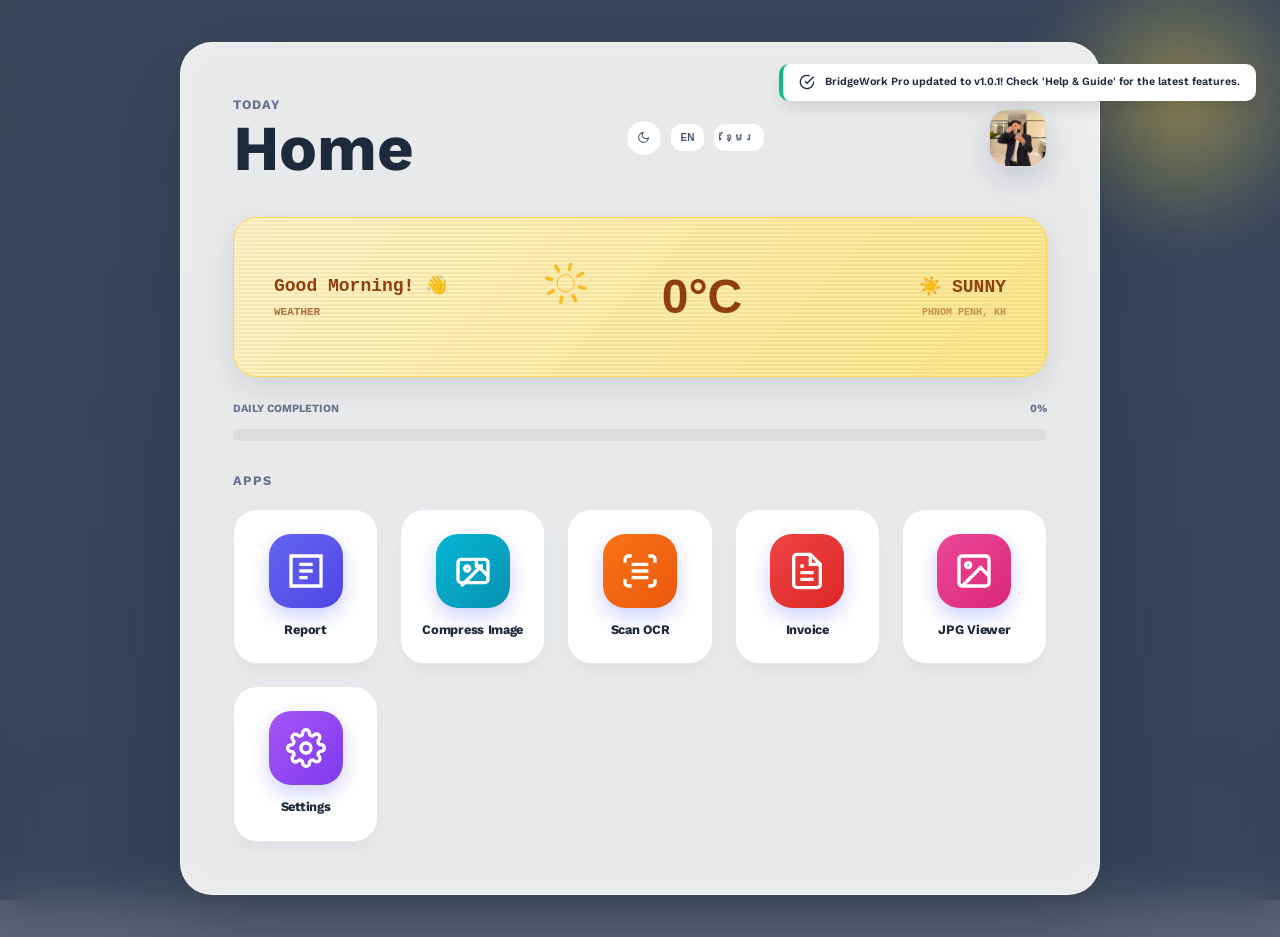
==== commit 14ef1c89: "Add files via upload" ====
--- a/index.html
+++ b/index.html
@@ -10,9 +10,11 @@
 <script src="https://cdnjs.cloudflare.com/ajax/libs/jspdf/2.5.1/jspdf.umd.min.js"></script>
 <script src="https://cdnjs.cloudflare.com/ajax/libs/jspdf-autotable/3.5.23/jspdf.plugin.autotable.min.js"></script>
 <script src="https://cdnjs.cloudflare.com/ajax/libs/html2canvas/1.4.1/html2canvas.min.js"></script>
+<script src="https://cdn.tailwindcss.com"></script>
 <link href="https://cdn.jsdelivr.net/gh/fontsource/fontsource@main/css/inter.css" rel="stylesheet">
 <script src="https://cdn.jsdelivr.net/npm/tesseract.js@5/dist/tesseract.min.js"></script>
 <link href="https://fonts.googleapis.com/css2?family=Kantumruy+Pro:wght@400;600;700&display=swap" rel="stylesheet">
+<link href="https://fonts.googleapis.com/css2?family=Noto+Sans+Khmer:wght@400;700&family=Noto+Serif+Khmer:wght@700&display=swap" rel="stylesheet">
 <link rel="stylesheet" href="styles/Untitled-1.css">
 <style>
 :root {
@@ -1972,12 +1974,32 @@
 
 /* Image Preview */
 .preview-overlay {
-    position: fixed; inset: 0; background: rgba(15, 23, 42, 0.9);
-    display: none; justify-content: center; align-items: center; z-index: 20000;
-    backdrop-filter: blur(10px); opacity: 0; transition: opacity 0.3s ease; cursor: zoom-out;
-}
-.preview-overlay.show { opacity: 1; }
-.preview-overlay img { max-width: 90%; max-height: 90%; border-radius: 12px; box-shadow: 0 25px 50px -12px rgba(0,0,0,0.5); transform: scale(0.9); transition: transform 0.3s cubic-bezier(0.34, 1.56, 0.64, 1); }
+    position: fixed;
+    top: 0; left: 0; width: 100%; height: 100%;
+    background: rgba(15, 23, 42, 0.9);
+    display: none;
+    justify-content: center; align-items: center;
+    z-index: 99999;
+    backdrop-filter: blur(10px);
+    opacity: 0;
+    transition: opacity 0.3s ease;
+    cursor: zoom-out;
+}
+.preview-overlay.show {
+    opacity: 1;
+}
+.preview-overlay img {
+    max-width: 90%;
+    max-height: 85vh;
+    width: auto;
+    height: auto;
+    object-fit: contain;
+    display: block;
+    border-radius: 12px;
+    box-shadow: 0 25px 50px -12px rgba(0,0,0,0.5);
+    transform: scale(0.9);
+    transition: transform 0.3s cubic-bezier(0.34, 1.56, 0.64, 1);
+}
 .preview-overlay.show img { transform: scale(1); }
 
 .image-thumbnail {
@@ -2176,6 +2198,96 @@
     display: flex; background: rgba(15, 23, 42, 0.4); backdrop-filter: blur(8px); 
     border-radius: 20px; padding: 2px; border: 1px solid rgba(255, 255, 255, 0.1);
     box-shadow: 0 4px 6px -1px rgba(0,0,0,0.05);
+}
+
+/* VUTHY TAILOR - Pro Smart Invoice UI Styles */
+#invoiceView {
+    font-family: 'Noto Sans Khmer', sans-serif;
+    background: linear-gradient(180deg, #f8fafc 0%, #e0e7ef 100%);
+    min-height: 100vh;
+    margin: 0;
+    padding: 0;
+}
+#invoiceView .khmer-muol { font-family: 'Noto Serif Khmer', serif; }
+#invoiceView .text-maroon { color: #8B0000; }
+#invoiceView .ios-header {
+    position: relative;
+    height: auto;
+    min-height: 56px;
+    background: rgba(255,255,255,0.98);
+    box-shadow: 0 2px 12px 0 rgba(0,0,0,0.04);
+    z-index: 100;
+    display: flex;
+    align-items: center;
+    justify-content: center;
+    border-bottom: 1px solid #e5e7eb;
+    padding-top: env(safe-area-inset-top);
+}
+#invoiceView .ios-header-back {
+    position: absolute;
+    left: 12px;
+    top: 50%;
+    transform: translateY(-50%);
+    width: 40px;
+    height: 40px;
+    border-radius: 10px;
+    border: 1px solid rgba(229,231,235,1);
+    background: rgba(255,255,255,0.95);
+    color: #8B0000;
+    font-size: 20px;
+    font-weight: 900;
+    cursor: pointer;
+    display: inline-flex;
+    align-items: center;
+    justify-content: center;
+    z-index: 101;
+}
+#invoiceView .ios-header-back:hover { background: rgba(255,255,255,1); }
+#invoiceView .ios-header-title {
+    font-size: 1.25rem;
+    font-weight: 700;
+    color: #8B0000;
+    letter-spacing: 0.04em;
+}
+#invoiceView .invoice-wrapper {
+    width: 100%;
+    max-width: 430px;
+    min-height: 100vh;
+    margin: 0 auto;
+    background: white;
+    box-shadow: 0 6px 32px rgba(0,0,0,0.10);
+    border-radius: 28px 28px 0 0;
+    padding: 24px 8px 32px 8px;
+    position: relative;
+    margin-top: 12px;
+    margin-bottom: 24px;
+    overflow: hidden;
+}
+/* A4 size for print and all desktop screens */
+@media print, (min-width: 900px) {
+    #invoiceView .invoice-wrapper {
+        width: 210mm !important;
+        min-height: 297mm !important;
+        max-width: none !important;
+        border-radius: 0 !important;
+        margin: 0 auto !important;
+        padding: 12mm !important;
+        box-shadow: none !important;
+    }
+}
+#invoiceView table { width: 100%; border-collapse: collapse; table-layout: fixed; }
+#invoiceView th { border-top: 2px solid #000; border-bottom: 2px solid #000; padding: 10px 5px; font-size: 11px; }
+#invoiceView td { border-bottom: 1px solid #f1f5f9; padding: 10px 6px; font-size: 14px; vertical-align: middle; }
+#invoiceView [contenteditable="true"] { outline: none; padding: 2px 4px; border-radius: 4px; }
+#invoiceView [contenteditable="true"]:hover { background: #fffcf0; }
+#invoiceView [contenteditable="true"]:focus { background: #fffbeb; box-shadow: inset 0 0 0 1px #fbbf24; }
+#invoiceView .aba-box { background: #f0f7ff; border-left: 5px solid #1e40af; }
+#invoiceView .balance-box { border-top: 4px double #000; border-bottom: 4px double #000; }
+#invoiceView .date-container { cursor: pointer; border-radius: 6px; padding: 4px; transition: all 0.2s; border: 1px solid transparent; }
+#invoiceView .date-container:hover { border-color: #fbbf24; background: #fffbeb; }
+@media (max-width: 600px) {
+    #invoiceView .invoice-wrapper { border-radius: 24px 24px 0 0; padding: 12px 2vw 24px 2vw; margin-top: 64px; }
+    #invoiceView .ios-header { height: 48px; font-size: 1.1rem; }
 }
 
 /* Weather Card Redesign - Uiverse.io Inspired */
@@ -2805,118 +2917,118 @@
     background: rgba(5, 18, 43, 0.66) !important;
 }
 
-body.tool-shell:not(.full-screen-tool-shell) .main {
-    /* Adjust width and margin to accommodate the sidebar */
-    width: calc(100% - 260px) !important; /* Sidebar width (200px) + left/right padding/margin */
-    max-width: 1600px !important; /* Restore original max-width */
+body.tool-shell:not(.full-screen-tool-shell) .main {
+    /* Adjust width and margin to accommodate the sidebar */
+    width: calc(100% - 260px) !important; /* Sidebar width (200px) + left/right padding/margin */
+    max-width: 1600px !important; /* Restore original max-width */
     min-height: 100vh;
     margin-left: 230px !important; /* Sidebar width + some gap */
     padding: 24px clamp(14px, 4vw, 48px) !important;
     border: 0 !important;
-    border-radius: 0 !important;
-    background: rgba(5, 18, 43, 0.72) !important;
-}
-
-.mobile-report-menu-btn,
-.invoice-control-label {
-    display: none;
-}
-
-@media (max-width: 1024px) {
-    body.tool-shell:not(.full-screen-tool-shell) .sidebar {
-        display: flex !important;
-        position: fixed !important;
-        inset: 0 auto 0 0 !important;
-        width: min(82vw, 310px) !important;
-        height: 100dvh !important;
-        transform: translateX(-105%) !important;
-        visibility: hidden !important;
-        opacity: 0;
-        z-index: 10000 !important;
-        border-radius: 0 22px 22px 0 !important;
-        transition: transform 0.28s ease, opacity 0.28s ease, visibility 0.28s ease !important;
-        overflow-y: auto !important;
-    }
-
-    body.tool-shell:not(.full-screen-tool-shell).mobile-sidebar-open .sidebar {
-        transform: translateX(0) !important;
-        visibility: visible !important;
-        opacity: 1;
-    }
-
-    body.tool-shell:not(.full-screen-tool-shell) .main {
-        width: 100vw !important;
-        max-width: 100vw !important;
-        min-height: 100dvh;
-        margin: 0 !important;
-        padding: 0 !important;
-        background: #f6f8fc !important;
-        box-shadow: none !important;
-        border: 0 !important;
-        border-radius: 0 !important;
-    }
-
-    body.tool-shell:not(.full-screen-tool-shell)::before {
-        content: "";
-        position: fixed;
-        inset: 0;
-        background: rgba(15, 23, 42, 0.48);
-        opacity: 0;
-        pointer-events: none;
-        z-index: 9999;
-        transition: opacity 0.25s ease;
-    }
-
-    body.tool-shell:not(.full-screen-tool-shell).mobile-sidebar-open::before {
-        opacity: 1;
-        pointer-events: auto;
-    }
-
-    body.tool-shell:not(.full-screen-tool-shell) .view-section {
-        width: 100% !important;
-        max-width: 100% !important;
-    }
-
-    body.report-dashboard-shell .mobile-report-menu-btn {
-        position: fixed;
-        left: max(12px, env(safe-area-inset-left));
-        bottom: calc(16px + env(safe-area-inset-bottom));
-        z-index: 9000;
-        display: inline-flex;
-        align-items: center;
-        justify-content: center;
-        width: 48px;
-        height: 48px;
-        border: 0;
-        border-radius: 16px;
-        background: #111827;
-        color: #fff;
-        box-shadow: 0 14px 34px rgba(15, 23, 42, 0.3);
-        cursor: pointer;
-    }
-
-    body.report-dashboard-shell .mobile-report-menu-btn svg {
-        width: 22px;
-        height: 22px;
-    }
-}
-
-/* Independent Tool Layout (OCR, Compress, Invoice) */
-body.full-screen-tool-shell .main {
-    width: 100% !important;
-    max-width: none !important;
+    border-radius: 0 !important;
+    background: rgba(5, 18, 43, 0.72) !important;
+}
+
+.mobile-report-menu-btn,
+.invoice-control-label {
+    display: none;
+}
+
+@media (max-width: 1024px) {
+    body.tool-shell:not(.full-screen-tool-shell) .sidebar {
+        display: flex !important;
+        position: fixed !important;
+        inset: 0 auto 0 0 !important;
+        width: min(82vw, 310px) !important;
+        height: 100dvh !important;
+        transform: translateX(-105%) !important;
+        visibility: hidden !important;
+        opacity: 0;
+        z-index: 10000 !important;
+        border-radius: 0 22px 22px 0 !important;
+        transition: transform 0.28s ease, opacity 0.28s ease, visibility 0.28s ease !important;
+        overflow-y: auto !important;
+    }
+
+    body.tool-shell:not(.full-screen-tool-shell).mobile-sidebar-open .sidebar {
+        transform: translateX(0) !important;
+        visibility: visible !important;
+        opacity: 1;
+    }
+
+    body.tool-shell:not(.full-screen-tool-shell) .main {
+        width: 100vw !important;
+        max-width: 100vw !important;
+        min-height: 100dvh;
+        margin: 0 !important;
+        padding: 0 !important;
+        background: #f6f8fc !important;
+        box-shadow: none !important;
+        border: 0 !important;
+        border-radius: 0 !important;
+    }
+
+    body.tool-shell:not(.full-screen-tool-shell)::before {
+        content: "";
+        position: fixed;
+        inset: 0;
+        background: rgba(15, 23, 42, 0.48);
+        opacity: 0;
+        pointer-events: none;
+        z-index: 9999;
+        transition: opacity 0.25s ease;
+    }
+
+    body.tool-shell:not(.full-screen-tool-shell).mobile-sidebar-open::before {
+        opacity: 1;
+        pointer-events: auto;
+    }
+
+    body.tool-shell:not(.full-screen-tool-shell) .view-section {
+        width: 100% !important;
+        max-width: 100% !important;
+    }
+
+    body.report-dashboard-shell .mobile-report-menu-btn {
+        position: fixed;
+        left: max(12px, env(safe-area-inset-left));
+        bottom: calc(16px + env(safe-area-inset-bottom));
+        z-index: 9000;
+        display: inline-flex;
+        align-items: center;
+        justify-content: center;
+        width: 48px;
+        height: 48px;
+        border: 0;
+        border-radius: 16px;
+        background: #111827;
+        color: #fff;
+        box-shadow: 0 14px 34px rgba(15, 23, 42, 0.3);
+        cursor: pointer;
+    }
+
+    body.report-dashboard-shell .mobile-report-menu-btn svg {
+        width: 22px;
+        height: 22px;
+    }
+}
+
+/* Independent Tool Layout (OCR, Compress, Invoice, JPG Viewer) */
+body.full-screen-tool-shell .main {
+    width: 100% !important;
+    max-width: none !important;
     min-height: 100vh;
     margin: 0 !important;
     padding: 0 !important; /* Shells like compress-shell handle their own spacing */
     border: 0 !important;
     border-radius: 0 !important;
     background: transparent !important;
-    box-shadow: none !important;
-}
-
-body.full-screen-tool-shell > .mobile-nav {
-    display: none !important;
-}
+    box-shadow: none !important;
+}
+
+body.full-screen-tool-shell > .mobile-nav {
+    display: none !important;
+}
 
 body.home-shell #homeView {
     min-height: calc(100vh - 84px);
@@ -3005,223 +3117,223 @@
     border-radius: 22px;
 }
 
-@media (max-width: 700px) {
+@media (max-width: 700px) {
     body.home-shell .main {
         padding: 12px 10px !important;
     }
 
-    body.tool-shell .main {
-        padding: 14px !important;
-    }
-
-    body.tool-shell:not(.full-screen-tool-shell) .main {
-        padding: 0 0 calc(78px + env(safe-area-inset-bottom)) !important;
-    }
-
-    body.tool-shell:not(.full-screen-tool-shell) .header-container {
-        position: sticky;
-        top: 0;
-        z-index: 80;
-        padding: 8px 8px 6px !important;
-        background: #f6f8fc;
-    }
-
-    body.tool-shell:not(.full-screen-tool-shell) .header-panel-group,
-    body.tool-shell:not(.full-screen-tool-shell) .header-panel {
-        gap: 6px !important;
-    }
-
-    body.tool-shell:not(.full-screen-tool-shell) #mainHeaderPanel {
-        display: grid !important;
-        grid-template-columns: 1fr !important;
-    }
-
-    body.tool-shell:not(.full-screen-tool-shell) .active-widgets {
-        display: none !important;
-    }
-
-    body.tool-shell:not(.full-screen-tool-shell) #reportControls {
-        margin-left: 0 !important;
-        width: 100%;
-        justify-content: space-between !important;
-    }
-
-    body.tool-shell:not(.full-screen-tool-shell) #dashboardView {
-        padding: 0 8px 12px !important;
-    }
-
-    body.tool-shell:not(.full-screen-tool-shell) #dashboardView .profile-cover-wrapper {
-        height: 118px !important;
-        margin-bottom: 10px !important;
-        border-radius: 16px !important;
-    }
-
-    body.tool-shell:not(.full-screen-tool-shell) #dashboardView .profile-info-overlay {
-        left: 16px !important;
-        bottom: 14px !important;
-    }
-
-    body.tool-shell:not(.full-screen-tool-shell) #dashboardView .profile-info-overlay h1 {
-        font-size: 25px !important;
-        letter-spacing: 0 !important;
-        line-height: 1.05 !important;
-    }
-
-    body.tool-shell:not(.full-screen-tool-shell) #dashboardView .profile-info-overlay p,
-    body.tool-shell:not(.full-screen-tool-shell) #dashboardView .cover-actions-group,
-    body.tool-shell:not(.full-screen-tool-shell) #dashboardView .greeting-text {
-        display: none !important;
-    }
-
-    body.tool-shell:not(.full-screen-tool-shell) #dashboardView .cover-weather-info {
-        margin-top: 8px !important;
-        padding: 6px 10px !important;
-        font-size: 9px !important;
-    }
-
-    body.tool-shell:not(.full-screen-tool-shell) #dashboardView > .card {
-        margin-bottom: 10px !important;
-        padding: 12px !important;
-        border-radius: 14px !important;
-    }
-
-    body.tool-shell:not(.full-screen-tool-shell) #dashboardView .tools-grid {
-        display: grid !important;
-        grid-auto-flow: column;
-        grid-auto-columns: 42%;
-        grid-template-rows: repeat(2, minmax(82px, auto));
-        grid-template-columns: none !important;
-        gap: 8px;
-        margin: 0 -8px 12px 0 !important;
-        padding: 0 8px 4px 0;
-        overflow-x: auto;
-        overscroll-behavior-x: contain;
-        scroll-snap-type: x proximity;
-        scrollbar-width: none;
-    }
-
-    body.tool-shell:not(.full-screen-tool-shell) #dashboardView .tools-grid::-webkit-scrollbar {
-        display: none;
-    }
-
-    body.tool-shell:not(.full-screen-tool-shell) #dashboardView .tool-card-shortcut {
-        min-height: 82px;
-        padding: 10px 8px !important;
-        border-radius: 14px !important;
-        gap: 6px !important;
-        scroll-snap-align: start;
-    }
-
-    body.tool-shell:not(.full-screen-tool-shell) #dashboardView .tool-card-shortcut .icon-box {
-        width: 34px !important;
-        height: 34px !important;
-        border-radius: 10px !important;
-    }
-
-    body.tool-shell:not(.full-screen-tool-shell) #dashboardView .tool-card-shortcut span {
-        max-width: 100%;
-        font-size: 10px !important;
-        line-height: 1.15 !important;
-        display: -webkit-box;
-        -webkit-line-clamp: 2;
-        -webkit-box-orient: vertical;
-        overflow: hidden;
-    }
-
-    body.tool-shell:not(.full-screen-tool-shell) #dashboardView .tool-summary-text {
-        font-size: 8px !important;
-        line-height: 1.1 !important;
-    }
-
-    body.tool-shell:not(.full-screen-tool-shell) #dashboardView .project-selector-card {
-        margin-bottom: 12px !important;
-        padding: 12px !important;
-        border-radius: 16px !important;
-        gap: 10px !important;
-    }
-
-    body.tool-shell:not(.full-screen-tool-shell) #dashboardView .project-icon-glow {
-        width: 48px !important;
-        height: 48px !important;
-        border-radius: 14px !important;
-    }
-
-    body.tool-shell:not(.full-screen-tool-shell) #dashboardView .project-mini-label {
-        font-size: 9px !important;
-    }
-
-    body.tool-shell:not(.full-screen-tool-shell) #dashboardView .workspace-dropdown {
-        font-size: 18px !important;
-        line-height: 1.1 !important;
-    }
-
-    body.tool-shell:not(.full-screen-tool-shell) #dashboardView .new-project-btn-creative {
-        min-width: 104px !important;
-        padding: 10px !important;
-        border-radius: 14px !important;
-    }
-
-    body.tool-shell:not(.full-screen-tool-shell) #dashboardView .cards {
-        grid-template-columns: repeat(2, minmax(0, 1fr)) !important;
-        gap: 8px !important;
-        margin-bottom: 12px !important;
-    }
-
-    body.tool-shell:not(.full-screen-tool-shell) #dashboardView .cards .card {
-        min-height: 112px;
-        padding: 12px !important;
-        border-radius: 14px !important;
-    }
-
-    body.tool-shell:not(.full-screen-tool-shell) #dashboardView .card-icon {
-        width: 34px !important;
-        height: 34px !important;
-        border-radius: 10px !important;
-        margin-bottom: 8px !important;
-    }
-
-    body.tool-shell:not(.full-screen-tool-shell) #dashboardView .card-value {
-        font-size: 26px !important;
-        line-height: 1 !important;
-    }
-
-    body.tool-shell:not(.full-screen-tool-shell) #dashboardView .card-label,
-    body.tool-shell:not(.full-screen-tool-shell) #dashboardView .card-sub {
-        font-size: 9px !important;
-        line-height: 1.2 !important;
-    }
-
-    body.tool-shell:not(.full-screen-tool-shell) #dashboardView .progress-section {
-        margin-bottom: 12px !important;
-        padding: 12px !important;
-        border-radius: 16px !important;
-    }
-
-    body.tool-shell:not(.full-screen-tool-shell) #dashboardView .rings {
-        display: grid !important;
-        grid-template-columns: 1fr 1fr;
-        gap: 8px !important;
-    }
-
-    body.tool-shell:not(.full-screen-tool-shell) #dashboardView .ring-card {
-        padding: 10px !important;
-        border-radius: 14px !important;
-    }
-
-    body.tool-shell:not(.full-screen-tool-shell) #dashboardView .ring-circle {
-        width: 82px !important;
-        height: 82px !important;
-    }
-
-    body.tool-shell:not(.full-screen-tool-shell) #dashboardView .charts-section {
-        grid-template-columns: 1fr !important;
-        gap: 10px !important;
-    }
-
-    body.tool-shell:not(.full-screen-tool-shell) #dashboardView .chart-box {
-        padding: 12px !important;
-        border-radius: 16px !important;
-    }
+    body.tool-shell .main {
+        padding: 14px !important;
+    }
+
+    body.tool-shell:not(.full-screen-tool-shell) .main {
+        padding: 0 0 calc(78px + env(safe-area-inset-bottom)) !important;
+    }
+
+    body.tool-shell:not(.full-screen-tool-shell) .header-container {
+        position: sticky;
+        top: 0;
+        z-index: 80;
+        padding: 8px 8px 6px !important;
+        background: #f6f8fc;
+    }
+
+    body.tool-shell:not(.full-screen-tool-shell) .header-panel-group,
+    body.tool-shell:not(.full-screen-tool-shell) .header-panel {
+        gap: 6px !important;
+    }
+
+    body.tool-shell:not(.full-screen-tool-shell) #mainHeaderPanel {
+        display: grid !important;
+        grid-template-columns: 1fr !important;
+    }
+
+    body.tool-shell:not(.full-screen-tool-shell) .active-widgets {
+        display: none !important;
+    }
+
+    body.tool-shell:not(.full-screen-tool-shell) #reportControls {
+        margin-left: 0 !important;
+        width: 100%;
+        justify-content: space-between !important;
+    }
+
+    body.tool-shell:not(.full-screen-tool-shell) #dashboardView {
+        padding: 0 8px 12px !important;
+    }
+
+    body.tool-shell:not(.full-screen-tool-shell) #dashboardView .profile-cover-wrapper {
+        height: 118px !important;
+        margin-bottom: 10px !important;
+        border-radius: 16px !important;
+    }
+
+    body.tool-shell:not(.full-screen-tool-shell) #dashboardView .profile-info-overlay {
+        left: 16px !important;
+        bottom: 14px !important;
+    }
+
+    body.tool-shell:not(.full-screen-tool-shell) #dashboardView .profile-info-overlay h1 {
+        font-size: 25px !important;
+        letter-spacing: 0 !important;
+        line-height: 1.05 !important;
+    }
+
+    body.tool-shell:not(.full-screen-tool-shell) #dashboardView .profile-info-overlay p,
+    body.tool-shell:not(.full-screen-tool-shell) #dashboardView .cover-actions-group,
+    body.tool-shell:not(.full-screen-tool-shell) #dashboardView .greeting-text {
+        display: none !important;
+    }
+
+    body.tool-shell:not(.full-screen-tool-shell) #dashboardView .cover-weather-info {
+        margin-top: 8px !important;
+        padding: 6px 10px !important;
+        font-size: 9px !important;
+    }
+
+    body.tool-shell:not(.full-screen-tool-shell) #dashboardView > .card {
+        margin-bottom: 10px !important;
+        padding: 12px !important;
+        border-radius: 14px !important;
+    }
+
+    body.tool-shell:not(.full-screen-tool-shell) #dashboardView .tools-grid {
+        display: grid !important;
+        grid-auto-flow: column;
+        grid-auto-columns: 42%;
+        grid-template-rows: repeat(2, minmax(82px, auto));
+        grid-template-columns: none !important;
+        gap: 8px;
+        margin: 0 -8px 12px 0 !important;
+        padding: 0 8px 4px 0;
+        overflow-x: auto;
+        overscroll-behavior-x: contain;
+        scroll-snap-type: x proximity;
+        scrollbar-width: none;
+    }
+
+    body.tool-shell:not(.full-screen-tool-shell) #dashboardView .tools-grid::-webkit-scrollbar {
+        display: none;
+    }
+
+    body.tool-shell:not(.full-screen-tool-shell) #dashboardView .tool-card-shortcut {
+        min-height: 82px;
+        padding: 10px 8px !important;
+        border-radius: 14px !important;
+        gap: 6px !important;
+        scroll-snap-align: start;
+    }
+
+    body.tool-shell:not(.full-screen-tool-shell) #dashboardView .tool-card-shortcut .icon-box {
+        width: 34px !important;
+        height: 34px !important;
+        border-radius: 10px !important;
+    }
+
+    body.tool-shell:not(.full-screen-tool-shell) #dashboardView .tool-card-shortcut span {
+        max-width: 100%;
+        font-size: 10px !important;
+        line-height: 1.15 !important;
+        display: -webkit-box;
+        -webkit-line-clamp: 2;
+        -webkit-box-orient: vertical;
+        overflow: hidden;
+    }
+
+    body.tool-shell:not(.full-screen-tool-shell) #dashboardView .tool-summary-text {
+        font-size: 8px !important;
+        line-height: 1.1 !important;
+    }
+
+    body.tool-shell:not(.full-screen-tool-shell) #dashboardView .project-selector-card {
+        margin-bottom: 12px !important;
+        padding: 12px !important;
+        border-radius: 16px !important;
+        gap: 10px !important;
+    }
+
+    body.tool-shell:not(.full-screen-tool-shell) #dashboardView .project-icon-glow {
+        width: 48px !important;
+        height: 48px !important;
+        border-radius: 14px !important;
+    }
+
+    body.tool-shell:not(.full-screen-tool-shell) #dashboardView .project-mini-label {
+        font-size: 9px !important;
+    }
+
+    body.tool-shell:not(.full-screen-tool-shell) #dashboardView .workspace-dropdown {
+        font-size: 18px !important;
+        line-height: 1.1 !important;
+    }
+
+    body.tool-shell:not(.full-screen-tool-shell) #dashboardView .new-project-btn-creative {
+        min-width: 104px !important;
+        padding: 10px !important;
+        border-radius: 14px !important;
+    }
+
+    body.tool-shell:not(.full-screen-tool-shell) #dashboardView .cards {
+        grid-template-columns: repeat(2, minmax(0, 1fr)) !important;
+        gap: 8px !important;
+        margin-bottom: 12px !important;
+    }
+
+    body.tool-shell:not(.full-screen-tool-shell) #dashboardView .cards .card {
+        min-height: 112px;
+        padding: 12px !important;
+        border-radius: 14px !important;
+    }
+
+    body.tool-shell:not(.full-screen-tool-shell) #dashboardView .card-icon {
+        width: 34px !important;
+        height: 34px !important;
+        border-radius: 10px !important;
+        margin-bottom: 8px !important;
+    }
+
+    body.tool-shell:not(.full-screen-tool-shell) #dashboardView .card-value {
+        font-size: 26px !important;
+        line-height: 1 !important;
+    }
+
+    body.tool-shell:not(.full-screen-tool-shell) #dashboardView .card-label,
+    body.tool-shell:not(.full-screen-tool-shell) #dashboardView .card-sub {
+        font-size: 9px !important;
+        line-height: 1.2 !important;
+    }
+
+    body.tool-shell:not(.full-screen-tool-shell) #dashboardView .progress-section {
+        margin-bottom: 12px !important;
+        padding: 12px !important;
+        border-radius: 16px !important;
+    }
+
+    body.tool-shell:not(.full-screen-tool-shell) #dashboardView .rings {
+        display: grid !important;
+        grid-template-columns: 1fr 1fr;
+        gap: 8px !important;
+    }
+
+    body.tool-shell:not(.full-screen-tool-shell) #dashboardView .ring-card {
+        padding: 10px !important;
+        border-radius: 14px !important;
+    }
+
+    body.tool-shell:not(.full-screen-tool-shell) #dashboardView .ring-circle {
+        width: 82px !important;
+        height: 82px !important;
+    }
+
+    body.tool-shell:not(.full-screen-tool-shell) #dashboardView .charts-section {
+        grid-template-columns: 1fr !important;
+        gap: 10px !important;
+    }
+
+    body.tool-shell:not(.full-screen-tool-shell) #dashboardView .chart-box {
+        padding: 12px !important;
+        border-radius: 16px !important;
+    }
     
     /* Invoice View specific adjustments */
     body.full-screen-tool-shell #invoiceView .compress-shell {
@@ -3259,105 +3371,105 @@
         font-size: 11px !important;
         padding: 6px 8px !important;
     }
-    body.full-screen-tool-shell #invoiceView .no-print label {
-        font-size: 10px !important;
-    }
-
-    body.full-screen-tool-shell #invoiceView .invoice-control-panel {
-        display: grid !important;
-        grid-template-columns: 1fr !important;
-        align-items: stretch !important;
-        padding: 10px !important;
-        gap: 10px !important;
-        overflow: visible !important;
-        border-radius: 18px !important;
-        background: #eef2f7 !important;
-    }
-
-    body.full-screen-tool-shell #invoiceView .invoice-control-panel:has(.invoice-export-group) {
-        margin-bottom: 12px !important;
-    }
-
-    body.full-screen-tool-shell #invoiceView .invoice-control-panel > .invoice-control-group {
-        min-width: 0 !important;
-        width: 100% !important;
-        display: grid !important;
-        grid-template-columns: repeat(2, minmax(0, 1fr));
-        align-items: center !important;
-        gap: 8px !important;
-        padding: 10px !important;
-        border-radius: 16px !important;
-        background: #ffffff !important;
-        border: 1px solid var(--border-color);
-        box-shadow: 0 8px 22px rgba(15, 23, 42, 0.06);
-    }
-
-    body.full-screen-tool-shell #invoiceView .invoice-control-label {
-        display: block !important;
-        grid-column: 1 / -1;
-        font-size: 9px !important;
-        font-weight: 900;
-        color: var(--text-muted);
-        text-transform: uppercase;
-        letter-spacing: 0.08em;
-        padding: 0 2px 2px;
-    }
-
-    body.full-screen-tool-shell #invoiceView .invoice-control-group > button,
-    body.full-screen-tool-shell #invoiceView .invoice-control-group > select,
-    body.full-screen-tool-shell #invoiceView .invoice-control-group > label {
-        width: 100% !important;
-        min-width: 0 !important;
-        height: 38px !important;
-        justify-content: center !important;
-        white-space: nowrap !important;
-        overflow: hidden;
-        text-overflow: ellipsis;
-        margin: 0 !important;
-    }
-
-    body.full-screen-tool-shell #invoiceView .invoice-control-group > select {
-        text-align: center;
-        text-align-last: center;
-    }
-
-    body.full-screen-tool-shell #invoiceView .invoice-edit-group > button:first-of-type {
-        grid-column: 1 / -1;
-        height: 42px !important;
-        font-size: 12px !important;
-    }
-
-    body.full-screen-tool-shell #invoiceView .invoice-export-group {
-        position: fixed !important;
-        left: 10px;
-        right: 10px;
-        bottom: calc(10px + env(safe-area-inset-bottom));
-        z-index: 1200;
-        grid-template-columns: repeat(4, minmax(0, 1fr)) !important;
-        padding: 8px !important;
-        border-radius: 18px !important;
-        background: rgba(255, 255, 255, 0.94) !important;
-        backdrop-filter: blur(18px);
-        -webkit-backdrop-filter: blur(18px);
-        box-shadow: 0 16px 40px rgba(15, 23, 42, 0.22) !important;
-    }
-
-    body.full-screen-tool-shell #invoiceView .invoice-export-group > button {
-        padding-inline: 6px !important;
-        height: 40px !important;
-        font-size: 10px !important;
-    }
-
-    body.full-screen-tool-shell #invoiceView .invoice-export-group .invoice-control-label {
-        display: none !important;
-    }
-
-    body.full-screen-tool-shell #invoiceView .invoice-wrapper {
-        margin-top: 12px !important;
-        margin-bottom: calc(76px + env(safe-area-inset-bottom)) !important;
-    }
-
-    /* Invoice Header */
+    body.full-screen-tool-shell #invoiceView .no-print label {
+        font-size: 10px !important;
+    }
+
+    body.full-screen-tool-shell #invoiceView .invoice-control-panel {
+        display: grid !important;
+        grid-template-columns: 1fr !important;
+        align-items: stretch !important;
+        padding: 10px !important;
+        gap: 10px !important;
+        overflow: visible !important;
+        border-radius: 18px !important;
+        background: #eef2f7 !important;
+    }
+
+    body.full-screen-tool-shell #invoiceView .invoice-control-panel:has(.invoice-export-group) {
+        margin-bottom: 12px !important;
+    }
+
+    body.full-screen-tool-shell #invoiceView .invoice-control-panel > .invoice-control-group {
+        min-width: 0 !important;
+        width: 100% !important;
+        display: grid !important;
+        grid-template-columns: repeat(2, minmax(0, 1fr));
+        align-items: center !important;
+        gap: 8px !important;
+        padding: 10px !important;
+        border-radius: 16px !important;
+        background: #ffffff !important;
+        border: 1px solid var(--border-color);
+        box-shadow: 0 8px 22px rgba(15, 23, 42, 0.06);
+    }
+
+    body.full-screen-tool-shell #invoiceView .invoice-control-label {
+        display: block !important;
+        grid-column: 1 / -1;
+        font-size: 9px !important;
+        font-weight: 900;
+        color: var(--text-muted);
+        text-transform: uppercase;
+        letter-spacing: 0.08em;
+        padding: 0 2px 2px;
+    }
+
+    body.full-screen-tool-shell #invoiceView .invoice-control-group > button,
+    body.full-screen-tool-shell #invoiceView .invoice-control-group > select,
+    body.full-screen-tool-shell #invoiceView .invoice-control-group > label {
+        width: 100% !important;
+        min-width: 0 !important;
+        height: 38px !important;
+        justify-content: center !important;
+        white-space: nowrap !important;
+        overflow: hidden;
+        text-overflow: ellipsis;
+        margin: 0 !important;
+    }
+
+    body.full-screen-tool-shell #invoiceView .invoice-control-group > select {
+        text-align: center;
+        text-align-last: center;
+    }
+
+    body.full-screen-tool-shell #invoiceView .invoice-edit-group > button:first-of-type {
+        grid-column: 1 / -1;
+        height: 42px !important;
+        font-size: 12px !important;
+    }
+
+    body.full-screen-tool-shell #invoiceView .invoice-export-group {
+        position: fixed !important;
+        left: 10px;
+        right: 10px;
+        bottom: calc(10px + env(safe-area-inset-bottom));
+        z-index: 1200;
+        grid-template-columns: repeat(4, minmax(0, 1fr)) !important;
+        padding: 8px !important;
+        border-radius: 18px !important;
+        background: rgba(255, 255, 255, 0.94) !important;
+        backdrop-filter: blur(18px);
+        -webkit-backdrop-filter: blur(18px);
+        box-shadow: 0 16px 40px rgba(15, 23, 42, 0.22) !important;
+    }
+
+    body.full-screen-tool-shell #invoiceView .invoice-export-group > button {
+        padding-inline: 6px !important;
+        height: 40px !important;
+        font-size: 10px !important;
+    }
+
+    body.full-screen-tool-shell #invoiceView .invoice-export-group .invoice-control-label {
+        display: none !important;
+    }
+
+    body.full-screen-tool-shell #invoiceView .invoice-wrapper {
+        margin-top: 12px !important;
+        margin-bottom: calc(76px + env(safe-area-inset-bottom)) !important;
+    }
+
+    /* Invoice Header */
     body.full-screen-tool-shell #invoiceView .invoice-wrapper > div:first-child { /* flex items-center justify-between mb-4 */
         flex-direction: column;
         align-items: center;
@@ -3576,7 +3688,7 @@
     height: 18px;
 }
 
-.compress-badge {
+.compress-badge {
     display: inline-flex;
     align-items: center;
     gap: 6px;
@@ -3587,15 +3699,15 @@
     padding: 4px 9px;
     font-size: 10px;
     font-weight: 900;
-    text-transform: uppercase;
-}
-
-.compress-badge em {
-    font-style: normal;
-}
-
-.compress-badge span,
-.compress-status span {
+    text-transform: uppercase;
+}
+
+.compress-badge em {
+    font-style: normal;
+}
+
+.compress-badge span,
+.compress-status span {
     width: 6px;
     height: 6px;
     border-radius: 999px;
@@ -4010,258 +4122,333 @@
     border-radius: 10px;
 }
 
-.compress-summary {
-    margin-top: 9px;
-    color: #10b981;
-    font-size: 12px;
-    font-weight: 900;
-    text-align: center;
-}
-
-.invoice-wrapper.creative-invoice {
-    --invoice-red: #ef3b2d;
-    --invoice-ink: #111827;
-    --invoice-muted: #6b7280;
-    position: relative;
-    overflow: hidden;
-    background: #fff !important;
-    padding: 44px 46px 34px !important;
-    border-radius: 2px !important;
-    box-shadow: 0 24px 55px rgba(15, 23, 42, 0.18) !important;
-    border: 0 !important;
-}
-
-.invoice-wrapper.creative-invoice::before,
-.invoice-wrapper.creative-invoice::after {
-    content: "";
-    position: absolute;
-    top: 0;
-    bottom: 0;
-    width: 12px;
-    background: var(--invoice-red);
-    z-index: 0;
-}
-
-.invoice-wrapper.creative-invoice::before { left: 0; }
-.invoice-wrapper.creative-invoice::after { right: 0; }
-.creative-invoice > * { position: relative; z-index: 1; }
-
-.creative-invoice .invoice-brand-row {
-    display: grid !important;
-    grid-template-columns: minmax(0, 1fr) auto;
-    gap: 26px;
-    align-items: start !important;
-    border-bottom: 0 !important;
-    padding-bottom: 26px !important;
-    margin-bottom: 22px !important;
-}
-
-.creative-invoice .invoice-brand { gap: 15px !important; }
-
-.creative-invoice #invoiceLogoContainer {
-    width: 68px !important;
-    height: 68px !important;
-    border-radius: 0 !important;
-    background: transparent !important;
-}
-
-.creative-invoice #invoiceLogo {
-    max-width: 100% !important;
-    max-height: 100% !important;
-    filter: grayscale(1) contrast(1.25);
-}
-
-.creative-invoice #businessNameKh {
-    color: var(--invoice-red) !important;
-    font-size: 18px !important;
-}
-
-.creative-invoice #businessNameEn {
-    color: var(--invoice-ink) !important;
-    font-size: 20px !important;
-    letter-spacing: 0 !important;
-    margin: 2px 0 !important;
-}
-
-.creative-invoice #businessAddress {
-    color: var(--invoice-muted) !important;
-    font-size: 10px !important;
-    max-width: 285px !important;
-}
-
-.creative-invoice .invoice-title-block {
-    min-width: 230px;
-    padding: 12px 22px 12px 32px;
-    background: var(--invoice-red);
-    color: #fff;
-    text-align: right !important;
-    clip-path: polygon(15px 0, 100% 0, 100% 100%, 0 100%);
-}
-
-.creative-invoice #docTitleLabel {
-    color: #fff !important;
-    font-size: 26px !important;
-    letter-spacing: 0.04em !important;
-}
-
-.creative-invoice .invoice-title-block > div,
-.creative-invoice #businessPhone {
-    color: #fff !important;
-}
-
-.creative-invoice .invoice-title-block > div {
-    font-size: 14px !important;
-    margin-top: 2px !important;
-}
-
-.creative-invoice .invoice-info-card {
-    display: grid !important;
-    grid-template-columns: minmax(0, 1.1fr) minmax(180px, 0.9fr);
-    gap: 24px;
-    background: #fff !important;
-    border-radius: 0 !important;
-    border-top: 2px solid #e5e7eb;
-    border-bottom: 2px solid #e5e7eb;
-    padding: 18px 0 !important;
-    margin-bottom: 24px !important;
-}
-
-.creative-invoice .invoice-info-card p {
-    color: var(--invoice-red) !important;
-    letter-spacing: 0.08em !important;
-}
-
-.creative-invoice #clientName,
-.creative-invoice #clientPhone,
-.creative-invoice #invoiceDateDisplay {
-    border-bottom-color: #d1d5db !important;
-    color: var(--invoice-ink) !important;
-}
-
-.creative-invoice table {
-    border-collapse: separate !important;
-    border-spacing: 0 !important;
-    margin-bottom: 22px !important;
-}
-
-.creative-invoice thead tr {
-    background: var(--invoice-red) !important;
-    border: 0 !important;
-}
-
-.creative-invoice thead th {
-    padding: 10px 9px !important;
-    color: #fff !important;
-    font-size: 10px !important;
-    text-transform: uppercase;
-    border-right: 1px solid rgba(255, 255, 255, 0.28);
-}
-
-.creative-invoice tbody td {
-    border-bottom: 1px solid #e5e7eb !important;
-    color: var(--invoice-ink) !important;
-}
-
-.creative-invoice .invoice-bottom-row {
-    display: grid !important;
-    grid-template-columns: minmax(0, 1fr) minmax(250px, 0.95fr);
-    gap: 24px;
-}
-
-.creative-invoice .invoice-bank-card {
-    width: auto !important;
-    background: #111827 !important;
-    border: 0 !important;
-    border-radius: 0 !important;
-    color: #fff;
-    padding: 18px !important;
-    align-self: end;
-}
-
-.creative-invoice #bankTitleLabel,
-.creative-invoice .invoice-bank-card p,
-.creative-invoice #abaName,
-.creative-invoice #abaNumber {
-    color: #fff !important;
-}
-
-.creative-invoice #bankTitleLabel { color: var(--invoice-red) !important; }
-.creative-invoice .invoice-totals-card { width: auto !important; }
-
-.creative-invoice .invoice-total-due {
-    background: var(--invoice-red);
-    color: #fff;
-    padding: 10px 14px;
-    margin: 12px 0;
-}
-
-.creative-invoice .invoice-total-due span,
-.creative-invoice .invoice-total-due #grand {
-    color: #fff !important;
-}
-
-.creative-invoice .invoice-balance-card {
-    background: #111827 !important;
-    border: 0 !important;
-    border-radius: 0 !important;
-}
-
-.creative-invoice .invoice-balance-card span { color: #fff !important; }
-.creative-invoice .invoice-signatures { margin: 52px 0 24px !important; }
-
-.creative-invoice .invoice-footer-strip {
-    margin: 0 -46px -34px;
-    padding: 16px 48px;
-    background: #111827;
-    color: #fff;
-    display: grid;
-    grid-template-columns: 1fr 1fr;
-    gap: 18px;
-    font-size: 10px;
-    font-weight: 700;
-}
-
-.creative-invoice .invoice-footer-strip span { color: #fff; }
-
-@media (max-width: 860px) {
-    .invoice-wrapper.creative-invoice {
-        padding-inline: 18px !important;
-    }
-
-    .creative-invoice::before,
-    .creative-invoice::after {
-        width: 6px !important;
-    }
-
-    .creative-invoice .invoice-brand-row,
-    .creative-invoice .invoice-info-card,
-    .creative-invoice .invoice-bottom-row {
-        grid-template-columns: 1fr !important;
-    }
-
-    .creative-invoice .invoice-title-block {
-        min-width: 0;
-        width: 100%;
-        clip-path: none;
-        text-align: left !important;
-        padding: 12px 14px !important;
-    }
-
-    .creative-invoice .invoice-bank-card,
-    .creative-invoice .invoice-totals-card {
-        width: 100% !important;
-    }
-
-    .creative-invoice .invoice-footer-strip {
-        margin-inline: -18px;
-        padding-inline: 22px;
-        grid-template-columns: 1fr;
-        gap: 6px;
-    }
-
-    .compress-layout {
-        grid-template-columns: 1fr;
-    }
+.compress-summary {
+    margin-top: 9px;
+    color: #10b981;
+    font-size: 12px;
+    font-weight: 900;
+    text-align: center;
+}
+
+.invoice-wrapper.creative-invoice {
+    /* Keep existing vars used elsewhere, but override invoice styling to match provided VUTHY TAILOR template */
+    --invoice-red: #8B0000;
+
+    /* VUTHY TAILOR typography + layout */
+    font-family: 'Noto Sans Khmer', sans-serif;
+    background: white !important;
+    box-shadow: 0 6px 32px rgba(0,0,0,0.10) !important;
+    border-radius: 28px 28px 0 0 !important;
+
+    /* match your template spacing */
+    padding: 24px 8px 32px 8px !important;
+    overflow: hidden;
+}
+    --invoice-ink: #111827;
+    --invoice-muted: #6b7280;
+    position: relative;
+    overflow: hidden;
+    background: #fff !important;
+    padding: 44px 46px 34px !important;
+    border-radius: 2px !important;
+    box-shadow: 0 24px 55px rgba(15, 23, 42, 0.18) !important;
+    border: 0 !important;
+}
+
+.invoice-wrapper.creative-invoice::before,
+.invoice-wrapper.creative-invoice::after {
+    content: "";
+    position: absolute;
+    top: 0;
+    bottom: 0;
+    width: 12px;
+    background: var(--invoice-red);
+    z-index: 0;
+}
+
+.invoice-wrapper.creative-invoice::before { left: 0; }
+.invoice-wrapper.creative-invoice::after { right: 0; }
+
+/* ===== VUTHY TAILOR - Pro Smart Invoice UI ===== */
+body.full-screen-tool-shell #invoiceView {
+    font-family: 'Noto Sans Khmer', sans-serif;
+    background: linear-gradient(180deg, #f8fafc 0%, #e0e7ef 100%);
+    min-height: 100vh;
+}
+.khmer-muol { font-family: 'Noto Serif Khmer', serif; }
+.text-maroon { color: #8B0000; }
+.ios-header {
+    position: fixed; top: 0; left: 0; right: 0; height: 56px;
+    background: rgba(255,255,255,0.98); box-shadow: 0 2px 12px 0 rgba(0,0,0,0.04);
+    z-index: 100; display: flex; align-items: center; justify-content: center;
+    border-bottom: 1px solid #e5e7eb; padding-top: env(safe-area-inset-top);
+}
+.ios-header-title { font-size: 1.25rem; font-weight: 700; color: #8B0000; letter-spacing: 0.04em; }
+.invoice-wrapper {
+    width: 100%; max-width: 430px; min-height: 100vh; margin: 0 auto;
+    background: white; box-shadow: 0 6px 32px rgba(0,0,0,0.10); border-radius: 28px 28px 0 0;
+    padding: 24px 8px 32px 8px; position: relative; margin-top: 72px; margin-bottom: 24px; overflow: hidden;
+}
+@media print, (min-width: 900px) {
+    .invoice-wrapper {
+        width: 210mm !important; min-height: 297mm !important; max-width: none !important;
+        border-radius: 0 !important; margin: 0 auto !important; padding: 12mm !important; box-shadow: none !important;
+    }
+}
+body.full-screen-tool-shell #invoiceView table { width: 100%; border-collapse: collapse; table-layout: fixed; }
+body.full-screen-tool-shell #invoiceView th { border-top: 2px solid #000; border-bottom: 2px solid #000; padding: 10px 5px; font-size: 11px; }
+body.full-screen-tool-shell #invoiceView td { border-bottom: 1px solid #f1f5f9; padding: 10px 6px; font-size: 14px; vertical-align: middle; }
+body.full-screen-tool-shell #invoiceView [contenteditable="true"] { outline: none; padding: 2px 4px; border-radius: 4px; }
+body.full-screen-tool-shell #invoiceView [contenteditable="true"]:hover { background: #fffcf0; }
+body.full-screen-tool-shell #invoiceView [contenteditable="true"]:focus { background: #fffbeb; box-shadow: inset 0 0 0 1px #fbbf24; }
+.aba-box { background: #f0f7ff; border-left: 5px solid #1e40af; }
+.balance-box { border-top: 4px double #000; border-bottom: 4px double #000; }
+#hiddenDatePicker { position: absolute; opacity: 0; width: 0; height: 0; z-index: -1; }
+.date-container { cursor: pointer; border-radius: 6px; padding: 4px; transition: all 0.2s; border: 1px solid transparent; }
+.date-container:hover { border-color: #fbbf24; background: #fffbeb; }
+@media (max-width: 600px) {
+    .invoice-wrapper { border-radius: 24px 24px 0 0; padding: 12px 2vw 24px 2vw; margin-top: 64px; }
+    .ios-header { height: 48px; font-size: 1.1rem; }
+}
+@media print {
+    .no-print { display: none !important; }
+    body { background: white; margin: 0; }
+    .invoice-wrapper { box-shadow: none; margin: 0; padding: 8mm; zoom: 98%; border-radius: 0; }
+    .ios-header { display: none !important; }
+}
+.creative-invoice > * { position: relative; z-index: 1; }
+
+.creative-invoice .invoice-brand-row {
+    display: grid !important;
+    grid-template-columns: minmax(0, 1fr) auto;
+    gap: 26px;
+    align-items: start !important;
+    border-bottom: 0 !important;
+    padding-bottom: 26px !important;
+    margin-bottom: 22px !important;
+}
+
+.creative-invoice .invoice-brand { gap: 15px !important; }
+
+.creative-invoice #invoiceLogoContainer {
+    width: 68px !important;
+    height: 68px !important;
+    border-radius: 0 !important;
+    background: transparent !important;
+}
+
+.creative-invoice #invoiceLogo {
+    max-width: 100% !important;
+    max-height: 100% !important;
+    filter: grayscale(1) contrast(1.25);
+}
+
+.creative-invoice #businessNameKh {
+    color: var(--invoice-red) !important;
+    font-size: 18px !important;
+}
+
+.creative-invoice #businessNameEn {
+    color: var(--invoice-ink) !important;
+    font-size: 20px !important;
+    letter-spacing: 0 !important;
+    margin: 2px 0 !important;
+}
+
+.creative-invoice #businessAddress {
+    color: var(--invoice-muted) !important;
+    font-size: 10px !important;
+    max-width: 285px !important;
+}
+
+.creative-invoice .invoice-title-block {
+    min-width: 230px;
+    padding: 12px 22px 12px 32px;
+    background: var(--invoice-red);
+    color: #fff;
+    text-align: right !important;
+    clip-path: polygon(15px 0, 100% 0, 100% 100%, 0 100%);
+}
+
+.creative-invoice #docTitleLabel {
+    color: #fff !important;
+    font-size: 26px !important;
+    letter-spacing: 0.04em !important;
+}
+
+.creative-invoice .invoice-title-block > div,
+.creative-invoice #businessPhone {
+    color: #fff !important;
+}
+
+.creative-invoice .invoice-title-block > div {
+    font-size: 14px !important;
+    margin-top: 2px !important;
+}
+
+.creative-invoice .invoice-info-card {
+    display: grid !important;
+    grid-template-columns: minmax(0, 1.1fr) minmax(180px, 0.9fr);
+    gap: 24px;
+    background: #fff !important;
+    border-radius: 0 !important;
+    border-top: 2px solid #e5e7eb;
+    border-bottom: 2px solid #e5e7eb;
+    padding: 18px 0 !important;
+    margin-bottom: 24px !important;
+}
+
+.creative-invoice .invoice-info-card p {
+    color: var(--invoice-red) !important;
+    letter-spacing: 0.08em !important;
+}
+
+.creative-invoice #clientName,
+.creative-invoice #clientPhone,
+.creative-invoice #invoiceDateDisplay {
+    border-bottom-color: #d1d5db !important;
+    color: var(--invoice-ink) !important;
+}
+
+.creative-invoice table {
+    border-collapse: separate !important;
+    border-spacing: 0 !important;
+    margin-bottom: 22px !important;
+}
+
+.creative-invoice thead tr {
+    background: var(--invoice-red) !important;
+    border: 0 !important;
+}
+
+.creative-invoice thead th {
+    padding: 10px 9px !important;
+    color: #fff !important;
+    font-size: 10px !important;
+    text-transform: uppercase;
+    border-right: 1px solid rgba(255, 255, 255, 0.28);
+}
+
+.creative-invoice tbody td {
+    border-bottom: 1px solid #e5e7eb !important;
+    color: var(--invoice-ink) !important;
+}
+
+.creative-invoice .invoice-bottom-row {
+    display: grid !important;
+    grid-template-columns: minmax(0, 1fr) minmax(250px, 0.95fr);
+    gap: 24px;
+}
+
+.creative-invoice .invoice-bank-card {
+    width: auto !important;
+    background: #111827 !important;
+    border: 0 !important;
+    border-radius: 0 !important;
+    color: #fff;
+    padding: 18px !important;
+    align-self: end;
+}
+
+.creative-invoice #bankTitleLabel,
+.creative-invoice .invoice-bank-card p,
+.creative-invoice #abaName,
+.creative-invoice #abaNumber {
+    color: #fff !important;
+}
+
+.creative-invoice #bankTitleLabel { color: var(--invoice-red) !important; }
+.creative-invoice .invoice-totals-card { width: auto !important; }
+
+.creative-invoice .invoice-total-due {
+    background: var(--invoice-red);
+    color: #fff;
+    padding: 10px 14px;
+    margin: 12px 0;
+}
+
+.creative-invoice .invoice-total-due span,
+.creative-invoice .invoice-total-due #grand {
+    color: #fff !important;
+}
+
+.creative-invoice .invoice-balance-card {
+    background: #111827 !important;
+    border: 0 !important;
+    border-radius: 0 !important;
+}
+
+.creative-invoice .invoice-balance-card span { color: #fff !important; }
+.creative-invoice .invoice-signatures { margin: 52px 0 24px !important; }
+
+.creative-invoice .invoice-footer-strip {
+    margin: 0 -46px -34px;
+    padding: 16px 48px;
+    background: #111827;
+    color: #fff;
+    display: grid;
+    grid-template-columns: 1fr 1fr;
+    gap: 18px;
+    font-size: 10px;
+    font-weight: 700;
+}
+
+.creative-invoice .invoice-footer-strip span { color: #fff; }
+
+.jpg-viewer-item {
+    aspect-ratio: 1 / 1;
+    overflow: hidden;
+    border-radius: 12px;
+    border: 1px solid var(--border-color);
+    background: var(--bg-main);
+    box-shadow: var(--card-shadow);
+}
+.jpg-viewer-item img {
+    width: 100%;
+    height: 100%;
+    object-fit: cover;
+    display: block;
+}
+
+@media (max-width: 860px) {
+    .invoice-wrapper.creative-invoice {
+        padding-inline: 18px !important;
+    }
+
+    .creative-invoice::before,
+    .creative-invoice::after {
+        width: 6px !important;
+    }
+
+    .creative-invoice .invoice-brand-row,
+    .creative-invoice .invoice-info-card,
+    .creative-invoice .invoice-bottom-row {
+        grid-template-columns: 1fr !important;
+    }
+
+    .creative-invoice .invoice-title-block {
+        min-width: 0;
+        width: 100%;
+        clip-path: none;
+        text-align: left !important;
+        padding: 12px 14px !important;
+    }
+
+    .creative-invoice .invoice-bank-card,
+    .creative-invoice .invoice-totals-card {
+        width: 100% !important;
+    }
+
+    .creative-invoice .invoice-footer-strip {
+        margin-inline: -18px;
+        padding-inline: 22px;
+        grid-template-columns: 1fr;
+        gap: 6px;
+    }
+
+    .compress-layout {
+        grid-template-columns: 1fr;
+    }
 
     .compress-header {
         grid-template-columns: auto 1fr;
@@ -4287,7 +4474,7 @@
 <div class="sidebar">
     <div class="logo" onclick="triggerLogoUpload()">
         <div class="logo-icon-container" id="logoIconContainer">B</div>
-        <span class="logo-text" data-i18n="tools_home">Tools Home</span>
+        <span class="logo-text" data-i18n="tools_home">Tools Home</span>
         <input type="file" id="logoUploadInput" hidden accept="image/*" onchange="handleLogoUpload(this)">
     </div>
     
@@ -4307,9 +4494,9 @@
         </a>
         <a onclick="showView('dashboard')" class="active">
             <svg viewBox="0 0 24 24" fill="none" stroke="currentColor" stroke-width="2"><rect x="3" y="3" width="7" height="7" rx="1"/><rect x="14" y="3" width="7" height="7" rx="1"/><rect x="3" y="14" width="7" height="7" rx="1"/><rect x="14" y="14" width="7" height="7" rx="1"/></svg>
-            <span data-i18n="nav_report">Report</span>
-        </a>
-        <div class="nav-label" data-i18n="sidebar_report_tools">Report Tools</div>
+            <span data-i18n="nav_report">Report</span>
+        </a>
+        <div class="nav-label" data-i18n="sidebar_report_tools">Report Tools</div>
         <a onclick="showView('notes')">
             <svg viewBox="0 0 24 24" fill="none" stroke="currentColor" stroke-width="2"><path d="M15.5 3H5a2 2 0 00-2 2v14a2 2 0 002 2h14a2 2 0 002-2V8.5L15.5 3z"/><path d="M15 3v6h6"/><line x1="16" y1="13" x2="8" y2="13"/><line x1="16" y1="17" x2="8" y2="17"/><line x1="10" y1="9" x2="8" y2="9"/></svg>
             <span data-i18n="sidebar_notes">Notes</span>
@@ -4374,20 +4561,20 @@
     </div>
 </div>
 
-<div class="main">
-<button class="mobile-report-menu-btn" type="button" onclick="toggleMobileSidebar()" aria-label="Open report menu">
-    <svg viewBox="0 0 24 24" fill="none" stroke="currentColor" stroke-width="2.2" stroke-linecap="round" stroke-linejoin="round">
-        <line x1="4" y1="6" x2="20" y2="6"></line>
-        <line x1="4" y1="12" x2="20" y2="12"></line>
-        <line x1="4" y1="18" x2="14" y2="18"></line>
-    </svg>
-</button>
-
-<div class="header-container">
+<div class="main">
+<button class="mobile-report-menu-btn" type="button" onclick="toggleMobileSidebar()" aria-label="Open report menu">
+    <svg viewBox="0 0 24 24" fill="none" stroke="currentColor" stroke-width="2.2" stroke-linecap="round" stroke-linejoin="round">
+        <line x1="4" y1="6" x2="20" y2="6"></line>
+        <line x1="4" y1="12" x2="20" y2="12"></line>
+        <line x1="4" y1="18" x2="14" y2="18"></line>
+    </svg>
+</button>
+
+<div class="header-container">
     <div class="header-panel-group" id="mainHeaderPanel">
         <div class="header-panel">
             <div class="header-info-box">
-                <h2 id="appHeaderTitle" data-i18n="nav_report">Report</h2>
+                <h2 id="appHeaderTitle" data-i18n="nav_report">Report</h2>
                 <div id="greeting" style="font-size:9px;color:var(--text-muted);font-weight:800;text-transform:uppercase;letter-spacing:0.3px">Welcome...</div>
             </div>
             <div class="active-widgets">
@@ -4403,8 +4590,8 @@
             <div class="lang-toggle">
                 <button class="lang-btn active" id="btnEN" onclick="setLang('en')">EN</button>
                 <button class="lang-btn" id="btnKH" onclick="setLang('kh')">ខ្មែរ</button>
-            </div>
-        </div>
+            </div>
+        </div>
         <div id="reportControls" class="header-panel" style="margin-left: auto; gap: 8px;">
             <div class="month-nav-compact">
                 <button class="nav-arrow-btn" onclick="changeMonth(-1)">❮</button>
@@ -4698,7 +4885,7 @@
             </div>
         </div>
 
-        <h3 data-i18n="home_launcher_apps">Apps</h3>
+        <h3 data-i18n="home_launcher_apps">Apps</h3>
     
         <div class="apps-grid">
             <a onclick="showView('dashboard')" class="app-card" data-color="indigo">
@@ -4718,7 +4905,12 @@
 
             <a onclick="showView('invoice')" class="app-card" data-color="red">
                 <div class="app-icon"><svg viewBox="0 0 24 24" fill="none" stroke="currentColor" stroke-width="2"><path d="M14 2H6a2 2 0 0 0-2 2v16a2 2 0 0 0 2 2h12a2 2 0 0 0 2-2V8z"/><polyline points="14 2 14 8 20 8"/><line x1="16" y1="13" x2="8" y2="13"/><line x1="16" y1="17" x2="8" y2="17"/><polyline points="10 9 9 9 8 9"/></svg></div>
-                <div class="app-label" data-i18n="home_app_invoice">Invoice</div>
+                <div class="app-label" data-i18n="home_app_invoice">Invoice</div>
+            </a>
+
+            <a onclick="showView('jpgViewer')" class="app-card" data-color="pink">
+                <div class="app-icon"><svg viewBox="0 0 24 24" fill="none" stroke="currentColor" stroke-width="2"><rect x="3" y="3" width="18" height="18" rx="2" ry="2"/><circle cx="8.5" cy="8.5" r="1.5"/><polyline points="21 15 16 10 5 21"/></svg></div>
+                <div class="app-label" data-i18n="tool_jpg_viewer">JPG Viewer</div>
             </a>
 
             <a onclick="openSettings()" class="app-card" data-color="purple">
@@ -4740,6 +4932,41 @@
         <div class="stat-card">
             <div class="stat-value" id="homeStatReports">0</div>
             <div class="stat-label" data-i18n="home_stat_reports">Reports</div>
+        </div>
+    </div>
+</div>
+
+<!-- JPG VIEWER VIEW -->
+<div id="jpgViewerView" class="compress-tool-view" style="display:none;">
+    <div class="compress-shell">
+        <div class="compress-header glass">
+            <button class="compress-back-btn" onclick="showView('home')" title="Back to Home">
+                <svg viewBox="0 0 24 24" fill="none" stroke="currentColor" stroke-width="2.5"><path d="M19 12H5"/><path d="M12 19l-7-7 7-7"/></svg>
+            </button>
+            <div>
+                <div class="compress-badge" style="color: #db2777; background: rgba(219, 39, 119, 0.12); border-color: rgba(219, 39, 119, 0.18);"><span></span> JPG Viewer</div>
+                <h1 data-i18n="tool_jpg_viewer">មើលរូបភាព JPG</h1>
+                <p>Browse local folders or paste image links to view your assets in a gallery.</p>
+            </div>
+        </div>
+
+        <div class="compress-panel glass jpg-viewer-controls" style="margin-bottom: 20px;">
+            <div style="display: flex; gap: 10px; align-items: center; width: 100%; flex-wrap: wrap;">
+                <input type="text" id="jpgPathInput" data-i18n-placeholder="tool_jpg_path_ph" placeholder="Paste folder path or image URL..." 
+                       style="flex: 2; min-width: 250px; padding: 12px 16px; border-radius: 12px; border: 1px solid var(--border-color); background: var(--bg-main); color: var(--text-main); font-weight: 600; outline: none;">
+                <input type="text" id="jpgSearchInput" placeholder="Search filenames..." 
+                       oninput="filterJpgGallery(this.value)"
+                       style="flex: 1; min-width: 150px; padding: 12px 16px; border-radius: 12px; border: 1px solid var(--border-color); background: var(--bg-main); color: var(--text-main); font-weight: 600; outline: none;">
+                <button class="btn btn-outline" onclick="browseJpgFolder()" style="height: 44px; padding: 0 15px;" data-i18n="tool_jpg_browse">Browse</button>
+                <button class="btn btn-primary" onclick="scanJpgLocation()" style="height: 44px; padding: 0 20px; background: #db2777;" data-i18n="tool_jpg_scan">Scan</button>
+            </div>
+        </div>
+
+        <div id="jpgGalleryGrid" style="display: grid; grid-template-columns: repeat(auto-fill, minmax(150px, 1fr)); gap: 15px; padding-bottom: 40px; scroll-margin-top: 120px;">
+            <!-- Images will be injected here -->
+            <div class="empty-state" style="grid-column: 1/-1; padding: 60px; opacity: 0.5;">
+                <p>No images loaded. Enter a path or browse to start.</p>
+            </div>
         </div>
     </div>
 </div>
@@ -4752,8 +4979,8 @@
                 <svg viewBox="0 0 24 24" fill="none" stroke="currentColor" stroke-width="2.5"><path d="M19 12H5"/><path d="M12 19l-7-7 7-7"/></svg>
             </button>
             <div>
-                <div class="compress-badge"><span></span> <em data-i18n="compress_badge">Image Tool</em></div>
-                <h1 data-i18n="compress_title">Compress Image</h1>
+                <div class="compress-badge"><span></span> <em data-i18n="compress_badge">Image Tool</em></div>
+                <h1 data-i18n="compress_title">Compress Image</h1>
                 <p>Optimize JPG and PNG images in your browser. Choose quality, resize, preview, then download.</p>
             </div>
             <div id="compressStatus" class="compress-status"><span></span> Ready</div>
@@ -4771,8 +4998,8 @@
                         <div class="compress-drop-icon">
                             <svg viewBox="0 0 24 24" fill="none" stroke="currentColor" stroke-width="2"><path d="M21 15v4a2 2 0 0 1-2 2H5a2 2 0 0 1-2-2v-4"/><path d="M17 8l-5-5-5 5"/><path d="M12 3v12"/></svg>
                         </div>
-                        <strong data-i18n="compress_drop_label">Drop images here or click to browse</strong>
-                        <small data-i18n="compress_drop_hint">Supports JPG, JPEG, PNG</small>
+                        <strong data-i18n="compress_drop_label">Drop images here or click to browse</strong>
+                        <small data-i18n="compress_drop_hint">Supports JPG, JPEG, PNG</small>
                     </div>
                 </div>
 
@@ -4781,14 +5008,14 @@
 
             <div class="compress-panel glass">
                 <div class="compress-panel-title">
-                    <span data-i18n="compress_quality">Quality</span>
+                    <span data-i18n="compress_quality">Quality</span>
                     <b id="compressQualityBadge">80%</b>
                 </div>
                 <div class="compress-presets">
-                    <button class="compress-preset" onclick="setCompressQuality(90)" data-i18n="compress_preset_high">High</button>
-                    <button class="compress-preset active" onclick="setCompressQuality(80)" data-i18n="compress_preset_medium">Medium</button>
-                    <button class="compress-preset" onclick="setCompressQuality(60)" data-i18n="compress_preset_low">Low</button>
-                    <button class="compress-preset" onclick="setCompressQuality(40)" data-i18n="compress_preset_tiny">Tiny</button>
+                    <button class="compress-preset" onclick="setCompressQuality(90)" data-i18n="compress_preset_high">High</button>
+                    <button class="compress-preset active" onclick="setCompressQuality(80)" data-i18n="compress_preset_medium">Medium</button>
+                    <button class="compress-preset" onclick="setCompressQuality(60)" data-i18n="compress_preset_low">Low</button>
+                    <button class="compress-preset" onclick="setCompressQuality(40)" data-i18n="compress_preset_tiny">Tiny</button>
                 </div>
                 <div class="compress-slider-row">
                     <input type="range" id="compressQuality" min="10" max="100" value="80" step="5" oninput="setCompressQuality(this.value)">
@@ -4815,8 +5042,8 @@
                 <div class="compress-option-note">If browser permission is unavailable, compressed files will download instead.</div>
 
                 <div class="compress-action-row">
-                    <button id="compressRunBtn" class="compress-run-btn" onclick="compressSelectedImages()" disabled data-i18n="compress_action">Compress</button>
-                    <button id="compressDownloadAllBtn" class="compress-download-all" onclick="downloadAllCompressedImages()" disabled data-i18n="compress_download_all">Download All</button>
+                    <button id="compressRunBtn" class="compress-run-btn" onclick="compressSelectedImages()" disabled data-i18n="compress_action">Compress</button>
+                    <button id="compressDownloadAllBtn" class="compress-download-all" onclick="downloadAllCompressedImages()" disabled data-i18n="compress_download_all">Download All</button>
                 </div>
 
                 <div id="compressResults" class="compress-results"></div>
@@ -4825,214 +5052,261 @@
         </div>
     </div>
 </div>
-
-<div id="invoiceView" class="compress-tool-view" style="display:none; background: #f1f5f9;">
-    <div class="compress-shell" style="max-width: 950px; padding: 20px;">
+<div id="invoiceView" style="display:none;">
+    <!-- iOS-style HEADER -->
+    <div class="ios-header no-print">
+        <button type="button" onclick="showView('home')" class="ios-header-back" aria-label="Back">←</button>
+        <span class="ios-header-title">VUTHY TAILOR</span>
+    </div>
+
+    <!-- CONTROL PANEL -->
+    <div class="no-print bg-white/95 backdrop-blur border-b p-4 flex flex-wrap justify-center gap-4 z-50 shadow-sm">
+        <button onclick="showView('home')" class="bg-slate-700 text-white px-4 py-2 rounded-lg font-bold shadow hover:bg-slate-900 transition-all">← Back</button>
+        <button onclick="addRow()" class="bg-emerald-600 text-white px-4 py-2 rounded-lg font-bold shadow hover:bg-emerald-700 transition-all">+ ថែមជួរ / Add Row</button>
         
-        <!-- MINIMAL CONTROL PANEL -->
-        <div class="no-print invoice-control-panel" style="background: white; padding: 12px 20px; border-radius: 16px; border: 1px solid var(--border-color); display: flex; flex-wrap: nowrap; justify-content: space-between; align-items: center; gap: 15px; margin-bottom: 15px; box-shadow: var(--card-shadow); overflow-x: auto;">
-            <div class="invoice-control-group invoice-edit-group" style="display: flex; align-items: center; gap: 10px;">
-                <div class="invoice-control-label" data-i18n="invoice_edit_label">Edit Invoice</div>
-                <button onclick="addRow()" class="btn btn-primary" style="padding: 8px 16px; font-weight: 800; white-space: nowrap;" data-i18n="invoice_add_row">+ Add Row</button>
-                <button onclick="toggleInvoiceSetup()" class="btn btn-outline" style="font-size: 11px; padding: 8px 12px; white-space: nowrap;" data-i18n="invoice_setup">Setup Info</button>
-                <div class="divider-v" style="width: 1px; height: 24px; background: var(--border-color);"></div>
-                
-                <select id="docType" onchange="updateDocumentTitle(this.value)" style="border: none; background: #f8fafc; padding: 8px 12px; border-radius: 10px; font-weight: 800; font-size: 11px; cursor: pointer; color: var(--text-main); outline: none;">
-                    <option value="invoice" selected>Invoice / វិក្កយបត្រ</option>
-                    <option value="quotation">Quotation / សម្រង់តម្លៃ</option>
-                </select>
-
-                <label style="display: flex; align-items: center; gap: 8px; cursor: pointer; background: #f8fafc; padding: 8px 12px; border-radius: 10px;">
-                    <input type="checkbox" id="taxToggle" checked onchange="calc()" style="accent-color: var(--primary);">
-                    <span style="font-size: 10px; font-weight: 800; color: var(--text-muted);">TAX (15%)</span>
-                </label>
-            </div>
-
-            <div class="invoice-control-group invoice-export-group" style="display: flex; align-items: center; gap: 8px;">
-                <div class="invoice-control-label" data-i18n="invoice_export_label">Export</div>
-                <button onclick="exportInvoiceToExcel()" class="btn btn-outline" style="font-size: 10px; padding: 8px 12px;" data-i18n="invoice_excel">Excel</button>
-                <button onclick="saveImage()" class="btn btn-primary" style="background: #ea580c; font-size: 10px; padding: 8px 12px;">🖼️ <span data-i18n="invoice_image">Image</span></button>
-                <button onclick="window.print()" class="btn btn-primary" style="background: #1e293b; font-size: 10px; padding: 8px 12px;">🖨️ <span data-i18n="invoice_pdf">PDF</span></button>
-                <button onclick="showView('home')" class="btn btn-outline" style="font-size: 10px; padding: 8px 12px;" data-i18n="sidebar_home">Home</button>
-            </div>
-        </div>
-
-        <!-- BUSINESS SETUP PANEL -->
-        <div class="no-print" id="invoiceSetupPanel" style="background: #fff; padding: 15px; border-radius: 16px; margin-bottom: 25px; border: 1px dashed var(--border-color); display: none;">
-            <div style="font-size: 10px; font-weight: 900; color: var(--text-muted); text-transform: uppercase; margin-bottom: 12px; letter-spacing: 1px;" data-i18n="invoice_business_setup">Business Identity Setup</div>
-            <div style="display: grid; grid-template-columns: repeat(auto-fit, minmax(180px, 1fr)); gap: 10px;">
-                <input type="text" id="setupBusinessName" placeholder="Company Name (EN)" data-i18n-placeholder="invoice_company_name_en_ph" oninput="updateInvoiceHeader()" style="padding: 8px 12px; border-radius: 8px; border: 1px solid var(--border-color); font-size: 12px;">
-                <input type="text" id="setupBusinessNameKh" placeholder="Company Name (KH)" data-i18n-placeholder="invoice_company_name_kh_ph" oninput="updateInvoiceHeader()" style="padding: 8px 12px; border-radius: 8px; border: 1px solid var(--border-color); font-size: 12px;">
-                <input type="text" id="setupPhone" placeholder="Phone Number" data-i18n-placeholder="invoice_phone_ph" oninput="updateInvoiceHeader()" style="padding: 8px 12px; border-radius: 8px; border: 1px solid var(--border-color); font-size: 12px;">
-                <input type="text" id="setupAddress" placeholder="Address..." data-i18n-placeholder="invoice_address_ph" oninput="updateInvoiceHeader()" style="padding: 8px 12px; border-radius: 8px; border: 1px solid var(--border-color); font-size: 12px;">
-                <input type="text" id="setupBankName" placeholder="Bank Name" data-i18n-placeholder="invoice_bank_name_ph" oninput="updateInvoiceHeader()" style="padding: 8px 12px; border-radius: 8px; border: 1px solid var(--border-color); font-size: 12px;">
-                <input type="text" id="setupBankNumber" placeholder="Account #" data-i18n-placeholder="invoice_bank_number_ph" oninput="updateInvoiceHeader()" style="padding: 8px 12px; border-radius: 8px; border: 1px solid var(--border-color); font-size: 12px;">
-                <label class="btn btn-outline" style="cursor: pointer; justify-content: center; font-size: 11px; height: 35px;">
-                    <svg viewBox="0 0 24 24" width="14" height="14" fill="none" stroke="currentColor" stroke-width="2" style="margin-right: 6px;"><rect x="3" y="3" width="18" height="18" rx="2"/><circle cx="8.5" cy="8.5" r="1.5"/><path d="M21 15l-5-5L5 21"/></svg>
-                    Upload Logo
-                    <input type="file" hidden accept="image/*" onchange="handleInvoiceLogo(this)">
-                </label>
-                <input type="text" id="setupInvoiceNumber" placeholder="Invoice Number (e.g., 000452)" data-i18n-placeholder="invoice_number_ph" oninput="updateInvoiceHeader()" style="padding: 8px 12px; border-radius: 8px; border: 1px solid var(--border-color); font-size: 12px;">
-                <input type="text" id="setupManagerName" placeholder="Manager Name" data-i18n-placeholder="invoice_manager_name_ph" oninput="updateInvoiceHeader()" style="padding: 8px 12px; border-radius: 8px; border: 1px solid var(--border-color); font-size: 12px;">
-            </div>
-            <div style="display: flex; gap: 10px; margin-top: 15px; border-top: 1px dashed var(--border-color); padding-top: 15px;">
-                <select id="invoiceProfileSelect" onchange="loadInvoiceProfile(this.value)" style="flex: 1; padding: 8px 12px; border-radius: 8px; border: 1px solid var(--border-color); font-size: 12px; background: var(--bg-main);">
-                    <option value="">-- Select Business Profile --</option>
-                </select>
-                <button onclick="saveCurrentAsProfile()" class="btn btn-primary" style="font-size: 11px; padding: 8px 12px; white-space: nowrap;">Save as Profile</button>
-            </div>
-        </div>
-
-        <!-- THE INVOICE AREA -->
-        <div class="invoice-wrapper creative-invoice card" id="invoiceCaptureArea" style="background: white; padding: 50px; color: #1e293b; border-radius: 0; box-shadow: 0 10px 50px rgba(0,0,0,0.1); border: none;">
-            <!-- HEADER -->
-            <div class="invoice-brand-row" style="display: flex; justify-content: space-between; align-items: flex-start; margin-bottom: 40px; border-bottom: 2px solid #f1f5f9; padding-bottom: 25px;">
-                <div class="invoice-brand" style="display: flex; align-items: center; gap: 20px;">
-                    <div id="invoiceLogoContainer" style="width: 80px; height: 80px; background: #f8fafc; border-radius: 12px; display: flex; align-items: center; justify-content: center; overflow: hidden;">
-                        <img id="invoiceLogo" src="https://img.icons8.com/ios-filled/100/334155/company.png" style="max-width: 80%; max-height: 80%; object-fit: contain;">
-                    </div>
-                    <div>
-                        <h1 id="businessNameKh" style="font-size: 22px; font-weight: 800; color: var(--primary); margin: 0;">ក្រុមហ៊ុនរបស់អ្នក</h1>
-                        <h2 id="businessNameEn" style="font-size: 24px; font-weight: 900; letter-spacing: -0.5px; margin: 2px 0 8px 0; color: #0f172a;">YOUR BUSINESS NAME</h2>
-                        <p id="businessAddress" style="font-size: 11px; color: #64748b; max-width: 300px; line-height: 1.4;">123 Street Address, Sangkat Name, District, City, Cambodia</p>
+        <!-- TAX TOGGLE -->
+        <div class="flex items-center gap-2 bg-gray-100 px-4 py-2 rounded-lg border border-gray-200">
+            <span class="text-xs font-bold text-gray-600 uppercase">ជាមួយពន្ធ / Tax (15%)</span>
+            <label class="relative inline-flex items-center cursor-pointer">
+                <input type="checkbox" id="taxToggle" class="sr-only peer" checked onchange="calc()">
+                <div class="w-11 h-6 bg-gray-300 peer-focus:outline-none rounded-full peer peer-checked:after:translate-x-full rtl:peer-checked:after:-translate-x-full peer-checked:after:border-white after:content-[''] after:absolute after:top-[2px] after:start-[2px] after:bg-white after:border-gray-300 after:border after:rounded-full after:h-5 after:w-5 after:transition-all peer-checked:bg-blue-600"></div>
+            </label>
+        </div>
+
+        <div class="flex items-center gap-2 bg-gray-100 px-4 py-2 rounded-lg border border-gray-200">
+            <span class="text-xs font-bold text-gray-600 uppercase">Image Size</span>
+            <select id="invoicePaperSize" class="bg-white border border-gray-300 rounded px-2 py-1 text-sm font-bold text-gray-800">
+                <option value="A4" selected>A4</option>
+                <option value="A5">A5</option>
+            </select>
+        </div>
+
+        <div class="flex items-center gap-2 bg-gray-100 px-4 py-2 rounded-lg border border-gray-200">
+            <span class="text-xs font-bold text-gray-600 uppercase">Currency</span>
+            <select id="invoiceCurrencySelect" onchange="setInvoiceCurrency(this.value)" class="bg-white border border-gray-300 rounded px-2 py-1 text-sm font-bold text-gray-800">
+                <option value="$" selected>Dollar ($)</option>
+                <option value="៛">Riel (៛)</option>
+            </select>
+        </div>
+
+        <button onclick="saveImage()" class="bg-orange-600 text-white px-4 py-2 rounded-lg font-bold shadow hover:bg-orange-700 transition-all">🖼️ រក្សាទុកជារូបភាព / Save Image</button>
+        <button onclick="window.print()" class="bg-slate-800 text-white px-4 py-2 rounded-lg font-bold shadow hover:bg-slate-900 transition-all">🖨️ បោះពុម្ពជា PDF / Print PDF</button>
+    </div>
+
+    <!-- COMPANY PROFILE (preset fields + save/load) -->
+    <div class="no-print bg-white/95 backdrop-blur border-b p-4 flex flex-wrap justify-center gap-4 z-49 shadow-sm">
+        <div class="w-full flex flex-wrap items-center justify-center gap-3">
+            <div class="w-full flex flex-col items-center justify-center">
+                <!-- Toggle button for the profile setup content -->
+                <button onclick="toggleInvoiceProfileSetup()" class="bg-blue-600 text-white px-4 py-2 rounded-lg font-bold shadow hover:bg-blue-700 transition-all mb-4">
+                    <span id="toggleProfileSetupText">Show Company Profile Setup</span>
+                </button>
+                <div id="invoiceProfileSetupContent" class="text-left bg-amber-50 border border-amber-300 rounded-2xl px-4 py-3 w-full max-w-[980px]" style="display: none;">
+                    <div class="flex items-center justify-between gap-3 flex-wrap">
+                        <div>
+                            <div class="text-xs font-black text-amber-700 uppercase tracking-widest">Company Profile Preset</div>
+                            <div class="text-sm font-bold text-gray-900">Save your business info once, auto-fill invoice every time</div>
+                        </div>
+                        <div class="flex gap-2">
+                            <button onclick="loadSelectedInvoiceProfile()" class="bg-slate-900 text-white px-4 py-2 rounded-lg font-bold shadow hover:bg-slate-800 transition-all">Load</button>
+                            <button onclick="saveInvoiceProfile()" class="bg-indigo-700 text-white px-4 py-2 rounded-lg font-bold shadow hover:bg-indigo-800 transition-all">Save</button>
+                            <button onclick="deleteInvoiceProfile()" class="bg-white border border-gray-200 text-gray-900 px-4 py-2 rounded-lg font-bold shadow hover:bg-gray-50 transition-all">Delete</button>
+                        </div>
+                    </div>
+
+                    <div class="mt-3 grid grid-cols-1 md:grid-cols-3 gap-3">
+                        <div class="min-w-0">
+                            <label class="block text-[11px] font-black uppercase text-gray-500 mb-1">Template Name</label>
+                            <input id="profileTemplateName" type="text" class="w-full border border-gray-200 rounded-lg px-3 py-2 text-sm font-bold" placeholder="My Company / Customer A">
+                        </div>
+                        <div class="min-w-0 md:col-span-2">
+                            <label class="block text-[11px] font-black uppercase text-gray-500 mb-1">Saved Profiles</label>
+                            <select id="savedInvoiceProfileSelect" class="w-full border border-gray-200 rounded-lg px-3 py-2 text-sm font-bold bg-white" onchange="loadSelectedInvoiceProfile()">
+                                <option value="">No saved templates</option>
+                            </select>
+                        </div>
+                        <div class="min-w-0">
+                            <label class="block text-[11px] font-black uppercase text-gray-500 mb-1">Company Name (KH)</label>
+                            <input id="profileCompanyNameKh" type="text" class="w-full border border-gray-200 rounded-lg px-3 py-2 text-sm font-bold" placeholder="វុទ្ធី ឯកទេសកាត់ដេរ" oninput="updateInvoiceFromPreset()">
+                        </div>
+                        <div class="min-w-0">
+                            <label class="block text-[11px] font-black uppercase text-gray-500 mb-1">Company Name (EN)</label>
+                            <input id="profileCompanyNameEn" type="text" class="w-full border border-gray-200 rounded-lg px-3 py-2 text-sm font-bold" placeholder="VUTHY TAILOR" oninput="updateInvoiceFromPreset()">
+                        </div>
+                        <div class="min-w-0">
+                            <label class="block text-[11px] font-black uppercase text-gray-500 mb-1">Tel</label>
+                            <input id="profileCompanyTel" type="text" class="w-full border border-gray-200 rounded-lg px-3 py-2 text-sm font-bold" placeholder="098 22 00 20" oninput="updateInvoiceFromPreset()">
+                        </div>
+
+                        <div class="min-w-0 md:col-span-2">
+                            <label class="block text-[11px] font-black uppercase text-gray-500 mb-1">Address (KH)</label>
+                            <input id="profileCompanyAddressKh" type="text" class="w-full border border-gray-200 rounded-lg px-3 py-2 text-sm font-bold" placeholder="អាសយដ្ឋាន..." oninput="updateInvoiceFromPreset()">
+                        </div>
+                        <div class="min-w-0 md:col-span-1">
+                            <label class="block text-[11px] font-black uppercase text-gray-500 mb-1">Address (EN)</label>
+                            <input id="profileCompanyAddressEn" type="text" class="w-full border border-gray-200 rounded-lg px-3 py-2 text-sm font-bold" placeholder="Address..." oninput="updateInvoiceFromPreset()">
+                        </div>
+
+                        <div class="min-w-0">
+                            <label class="block text-[11px] font-black uppercase text-gray-500 mb-1">Bank ABA Name</label>
+                            <input id="profileAbaName" type="text" class="w-full border border-gray-200 rounded-lg px-3 py-2 text-sm font-bold" placeholder="LIM VUTHY" oninput="updateInvoiceFromPreset()">
+                        </div>
+                        <div class="min-w-0">
+                            <label class="block text-[11px] font-black uppercase text-gray-500 mb-1">ABA Number</label>
+                            <input id="profileAbaNumber" type="text" class="w-full border border-gray-200 rounded-lg px-3 py-2 text-sm font-bold" placeholder="000 665 944" oninput="updateInvoiceFromPreset()">
+                        </div>
+
+                        <div class="min-w-0 md:col-span-2">
+                            <label class="block text-[11px] font-black uppercase text-gray-500 mb-1">Manager Name</label>
+                            <input id="profileManagerName" type="text" class="w-full border border-gray-200 rounded-lg px-3 py-2 text-sm font-bold" placeholder="LIM VUTHY" oninput="updateInvoiceFromPreset()">
+                        </div>
+
+                        <div class="min-w-0">
+                            <label class="block text-[11px] font-black uppercase text-gray-500 mb-1">Client Name</label>
+                            <input id="profileClientName" type="text" class="w-full border border-gray-200 rounded-lg px-3 py-2 text-sm font-bold" placeholder="Enter client name" oninput="updateInvoiceFromPreset()">
+                        </div>
+                        <div class="min-w-0">
+                            <label class="block text-[11px] font-black uppercase text-gray-500 mb-1">Client Phone</label>
+                            <input id="profileClientPhone" type="text" class="w-full border border-gray-200 rounded-lg px-3 py-2 text-sm font-bold" placeholder="Enter phone number" oninput="updateInvoiceFromPreset()">
+                        </div>
+
+                        <div class="min-w-0 md:col-span-3">
+                            <div class="flex items-center justify-between gap-3 flex-wrap">
+                                <div class="min-w-[220px]">
+                                    <label class="block text-[11px] font-black uppercase text-gray-500 mb-1">Logo (optional)</label>
+                                    <div class="text-[12px] text-gray-500 font-bold">Upload to replace invoice logo image</div>
+                                </div>
+                                <div class="flex items-center gap-2">
+                                    <input id="invoiceLogoUpload" type="file" accept="image/*" class="text-sm" onchange="handleInvoiceLogoUpload(this)">
+                                    <button type="button" onclick="clearInvoiceLogo()" class="bg-white border border-gray-200 text-gray-900 px-3 py-2 rounded-lg font-bold shadow hover:bg-gray-50 transition-all">Clear</button>
+                                </div>
+                            </div>
+                        </div>
                     </div>
                 </div>
-                <div class="invoice-title-block" style="text-align: right;">
-                    <h3 id="docTitleLabel" style="font-size: 28px; font-weight: 900; color: #0f172a; margin: 0; text-transform: uppercase;">INVOICE</h3>
-                    <div style="font-size: 18px; font-weight: 800; color: #ef4444; margin-top: 4px;">Nº <span id="invoiceNumber" contenteditable="true">000452</span></div>
-                    <div id="businessPhone" style="font-weight: 800; font-size: 12px; margin-top: 10px; color: #334155;">Tel : 012 345 678</div>
+            </div>
+        </div>
+    </div>
+
+    <div class="invoice-wrapper" id="capture-area">
+        
+        <!-- HEADER -->
+        <div class="flex items-center justify-between mb-4">
+            <div class="w-16"><img src="https://img.icons8.com/ios-filled/100/8B0000/trousers.png" alt="logo left"></div>
+            <div class="text-center text-maroon">
+                <h1 id="businessNameKh" class="text-4xl khmer-muol mb-1 uppercase" contenteditable="true">វុទ្ធី ឯកទេសកាត់ដេរ</h1>
+                <h2 id="businessNameEn" class="text-3xl font-black tracking-widest leading-none uppercase" contenteditable="true">VUTHY TAILOR</h2>
+            </div>
+            <div class="w-16 flex justify-end"><img src="https://img.icons8.com/ios-filled/100/8B0000/shirt.png" alt="logo right"></div>
+        </div>
+
+        <div class="text-center text-maroon text-[14px] mb-8">
+            <p id="businessAddressKh" class="font-bold uppercase tracking-tight" contenteditable="true">អាសយដ្ឋាន: ផ្ទះលេខ ៦៩៥EO ផ្លូវមុនីវង្ស សង្កាត់បឹងកេងកង ៣ ខណ្ឌចំការមន ភ្នំពេញ</p>
+            <p id="businessAddressEn" class="font-medium" contenteditable="true">Address : #695Eo, Street Monivong, Sangkat Boengkengkang III, Khan Chamka Morn, Phnom Penh</p>
+            <p id="businessPhone" class="font-bold text-lg mt-1 tracking-wide" contenteditable="true">Tel : 098 22 00 20 / 012 690 595 ➲ 031 7000002</p>
+        </div>
+
+        <!-- INFO SECTION -->
+        <div class="flex justify-between mb-8 px-2">
+            <div class="w-1/2 space-y-4">
+                <div class="border-b border-gray-100 pb-1">
+                    <p class="text-[10px] font-bold text-gray-400 uppercase tracking-widest">អតិថិជន / CLIENT NAME</p>
+                    <div id="clientName" contenteditable="true" class="text-xl font-bold text-gray-800 leading-none">...</div>
                 </div>
-            </div>
-
-            <!-- INFO SECTION -->
-            <div class="invoice-info-card" style="display: flex; justify-content: space-between; margin-bottom: 40px; background: #f8fafc; padding: 20px; border-radius: 12px;">
-                <div style="width: 50%;">
-                    <div style="margin-bottom: 15px;">
-                        <p style="font-size: 9px; color: #94a3b8; text-transform: uppercase; font-weight: 900; letter-spacing: 0.5px; margin-bottom: 5px;">អតិថិជន / CLIENT NAME</p>
-                        <div id="clientName" contenteditable="true" style="font-size: 18px; font-weight: 800; color: #1e293b; outline: none; border-bottom: 1px dashed #cbd5e1; display: inline-block; min-width: 200px;">John Doe</div>
+                <div class="border-b border-gray-100 pb-1">
+                    <p class="text-[10px] font-bold text-gray-400 uppercase tracking-widest">លេខទូរស័ព្ទ / PHONE NUMBER</p>
+                    <div id="clientPhone" contenteditable="true" class="font-bold leading-none">...</div>
+                </div>
+            </div>
+            <div class="text-right flex flex-col justify-between">
+                <div class="leading-none">
+                    <h3 class="text-3xl font-black text-gray-900 mb-1">វិក្កយបត្រ / INVOICE</h3>
+                    <p class="text-xl font-black text-red-700">Nº <span contenteditable="true">000XXX</span></p>
+                </div>
+                
+                <div class="relative inline-block text-right">
+                    <p class="text-[10px] font-bold text-gray-400 uppercase tracking-widest">កាលបរិច្ឆេទ / DATE</p>
+                    <div class="date-container font-black text-lg leading-tight" onclick="triggerInvoiceCalendar()">
+                        <span id="khDate">-- -- --</span><br>
+                        <span id="enDate" class="text-xs text-gray-500 font-bold">00-00-0000</span>
                     </div>
-                    <div>
-                        <p style="font-size: 9px; color: #94a3b8; text-transform: uppercase; font-weight: 900; letter-spacing: 0.5px; margin-bottom: 5px;">លេខទូរស័ព្ទ / PHONE NUMBER</p>
-                        <div id="clientPhone" contenteditable="true" style="font-weight: 700; font-size: 14px; color: #334155; outline: none; border-bottom: 1px dashed #cbd5e1; display: inline-block; min-width: 150px;">012 000 000</div>
+                    <input type="date" id="hiddenDatePicker" onchange="updateInvoiceDate(this.value)">
+                </div>
+            </div>
+        </div>
+
+        <!-- LINE ITEMS -->
+        <table class="mb-6">
+            <thead>
+                <tr class="font-black text-gray-800">
+                    <th class="w-12">Nº</th>
+                    <th class="text-left px-4 italic font-bold">រាយមុខទំនិញ / DESCRIPTION</th>
+                    <th class="w-20 text-center">QTY</th>
+                    <th class="w-24 text-center">PRICE ($)</th>
+                    <th class="w-32 text-right pr-4">AMOUNT ($)</th>
+                    <th class="w-10 no-print"></th>
+                </tr>
+            </thead>
+            <tbody id="rows-body">
+                <!-- Rows -->
+            </tbody>
+        </table>
+
+        <!-- SUMMARY -->
+        <div class="flex justify-between items-start mt-4">
+            <div class="w-1/2">
+                <div class="aba-box p-5 rounded-2xl">
+                    <p class="text-[10px] font-black uppercase text-blue-800 mb-2 tracking-widest">ព័ត៌មានបង់ប្រាក់ / PAYMENT INFO</p>
+                    <p class="text-blue-900 font-bold text-sm">ABA Name: <span id="abaName" contenteditable="true" class="font-black">LIM VUTHY</span></p>
+                    <p id="abaNumber" class="text-blue-900 font-black text-2xl tracking-widest leading-none mt-1" contenteditable="true">000 665 944</p>
+                </div>
+            </div>
+
+            <div class="w-5/12 space-y-2 pr-2">
+                <div class="flex justify-between text-gray-500 text-xs font-bold uppercase tracking-tighter" id="subtotalRow">
+                    <span>សរុប / SUB-TOTAL</span>
+                    <span class="text-gray-900 font-black"><span class="invoice-currency-symbol">$</span> <span id="sub">0.00</span></span>
+                </div>
+                
+                <div class="flex justify-between text-gray-500 text-xs font-bold uppercase tracking-tighter" id="vatRow">
+                    <span>ពន្ធ ១៥% / VAT 15%</span>
+                    <span class="text-gray-900 font-black"><span class="invoice-currency-symbol">$</span> <span id="vat">0.00</span></span>
+                </div>
+
+                <div class="flex justify-between items-end border-t border-gray-100 pt-3">
+                    <div class="text-left leading-none">
+                        <p class="text-xl font-black uppercase tracking-tighter">សរុបចុងក្រោយ /</p>
+                        <p class="text-xl font-bold text-red-600 uppercase tracking-tighter">TOTAL</p>
+                    </div>
+                    <div class="text-right">
+                        <p class="text-red-700 font-black text-4xl tracking-tighter leading-none"><span class="invoice-currency-symbol">$</span> <span id="grand">0.00</span></p>
                     </div>
                 </div>
-                <div style="text-align: right;">
-                    <p style="font-size: 9px; color: #94a3b8; text-transform: uppercase; font-weight: 900; letter-spacing: 0.5px; margin-bottom: 5px;">កាលបរិច្ឆេទ / DATE</p>
-                    <div id="invoiceDateDisplay" style="font-weight: 800; font-size: 16px; color: #1e293b; cursor: pointer;" onclick="document.getElementById('hiddenDatePicker').showPicker()">01-Jan-2024</div>
-                    <input type="date" id="hiddenDatePicker" style="display: none;" onchange="updateInvoiceDate(this.value)">
-                </div>
-            </div>
-
-            <table style="width: 100%; border-collapse: collapse; margin-bottom: 30px;">
-                <thead>
-                    <tr style="border-bottom: 2px solid #0f172a; background: #fff;">
-                        <th style="padding: 12px 10px; text-align: center; width: 50px; font-weight: 900; color: #0f172a;">Nº</th>
-                        <th style="padding: 12px 10px; text-align: left; font-weight: 900; color: #0f172a;">DESCRIPTION</th>
-                        <th style="padding: 12px 10px; text-align: center; width: 80px; font-weight: 900; color: #0f172a;">QTY</th>
-                        <th style="padding: 12px 10px; text-align: center; width: 100px; font-weight: 900; color: #0f172a;">PRICE ($)</th>
-                        <th style="padding: 12px 15px; text-align: right; width: 120px; font-weight: 900; color: #0f172a;">AMOUNT</th>
-                        <th class="no-print" style="width: 40px;"></th>
-                    </tr>
-                </thead>
-                <tbody id="rows-body"></tbody>
-            </table>
-
-            <div class="invoice-bottom-row" style="display: flex; justify-content: space-between; align-items: flex-start;">
-                <div class="invoice-bank-card" style="width: 45%; background: #eff6ff; padding: 20px; border-radius: 16px; border: 1px solid #dbeafe;">
-                    <p id="bankTitleLabel" style="font-size: 10px; font-weight: 900; color: #1d4ed8; margin-bottom: 10px; text-transform: uppercase; letter-spacing: 0.5px;">BANK PAYMENT INFO</p>
-                    <p style="font-weight: 800; color: #1e3a8a; font-size: 13px; margin-bottom: 5px;">Name: <span id="abaName" style="color: #0f172a;">YOUR NAME</span></p>
-                    <p id="abaNumber" style="font-weight: 900; font-size: 22px; color: #1e3a8a; margin: 0; letter-spacing: 1px;">000 000 000</p>
-                </div>
-                <div class="invoice-totals-card" style="width: 45%;">
-                    <div style="display: flex; justify-content: space-between; font-size: 12px; margin-bottom: 8px; color: #64748b;" id="subtotalRow">
-                        <span style="font-weight: 700;">SUB-TOTAL</span>
-                        <span style="font-weight: 800; color: #1e293b;">$ <span id="sub">0.00</span></span>
-                    </div>
-                    <div style="display: flex; justify-content: space-between; font-size: 12px; margin-bottom: 15px; color: #64748b;" id="vatRow">
-                        <span style="font-weight: 700;">TAX (15%)</span>
-                        <span style="font-weight: 800; color: #1e293b;">$ <span id="vat">0.00</span></span>
-                    </div>
-                    <div class="invoice-total-due" style="display: flex; justify-content: space-between; align-items: center; border-top: 2px solid #f1f5f9; padding-top: 15px; margin-bottom: 15px;">
-                        <span style="font-weight: 900; font-size: 18px; color: #0f172a;">GRAND TOTAL</span>
-                        <span style="font-weight: 900; font-size: 32px; color: #e11d48; letter-spacing: -1px;">$ <span id="grand">0.00</span></span>
-                    </div>
-                    <div class="invoice-balance-card" style="display: flex; justify-content: space-between; padding: 12px 15px; background: #f8fafc; border-radius: 12px; border: 1px solid #f1f5f9;">
-                        <span style="font-size: 11px; font-weight: 800; color: #64748b;">BALANCE DUE</span>
-                        <span style="font-weight: 900; font-size: 18px; color: #0f172a;">$ <span id="bal">0.00</span></span>
+
+                <div class="flex justify-between items-center bg-blue-50/50 p-2 rounded-xl text-blue-700">
+                    <span class="text-[10px] font-black uppercase tracking-widest">ប្រាក់កក់ / DEPOSIT</span>
+                    <div class="text-xl font-black flex items-center">
+                        <span class="invoice-currency-symbol">$</span> <div contenteditable="true" id="dep" oninput="calc()" class="inline-block min-w-[50px] text-right font-black">0.00</div>
                     </div>
                 </div>
-            </div>
-
-            <!-- FOOTER SIGNATURES -->
-            <div class="invoice-signatures" style="display: flex; justify-content: space-between; margin-top: 80px; padding: 0 20px;">
-                <div style="text-align: center; width: 200px;">
-                    <div style="border-bottom: 1px solid #cbd5e1; height: 40px; margin-bottom: 10px;"></div>
-                    <p style="font-size: 10px; font-weight: 800; color: #94a3b8; text-transform: uppercase;">Customer Signature</p>
+
+                <div class="flex justify-between items-center py-4 px-1 balance-box mt-3 font-black">
+                    <span class="text-[10px] uppercase tracking-[0.2em] text-gray-800">នៅសល់ / BALANCE</span>
+                    <span class="text-3xl underline decoration-double"><span class="invoice-currency-symbol">$</span> <span id="bal">0.00</span></span>
                 </div>
-                <div style="text-align: center; width: 200px;">
-                    <div style="border-bottom: 2px solid #0f172a; height: 40px; margin-bottom: 10px;"></div>
-                    <p id="invoiceManagerName" style="font-size: 11px; font-weight: 900; color: #0f172a; text-transform: uppercase;">Authorized Manager</p>
-                </div>
-            </div>
-            <div class="invoice-footer-strip">
-                <span id="invoiceFooterPhone">Tel : 012 345 678</span>
-                <span id="invoiceFooterAddress">123 Street Address, City, Cambodia</span>
-            </div>
-        </div>
-    </div>
-</div>
-
-<div id="ocrView" class="compress-tool-view" style="display:none;">
-    <div class="compress-shell">
-        <div class="compress-header glass">
-            <button class="compress-back-btn" onclick="showView('home')" title="Back to Home">
-                <svg viewBox="0 0 24 24" fill="none" stroke="currentColor" stroke-width="2.5"><path d="M19 12H5"/><path d="M12 19l-7-7 7-7"/></svg>
-            </button>
-            <div>
-                <div class="compress-badge" style="color: #f97316; background: rgba(249, 115, 22, 0.12); border-color: rgba(249, 115, 22, 0.18);"><span></span> AI OCR Tool</div>
-                <h1 data-i18n="ocr_title">Scan OCR</h1>
-                <p data-i18n="ocr_subtitle">Extract text from images using AI. Supports Khmer and English languages.</p>
-            </div>
-            <div id="ocrStatus" class="compress-status"><span></span> Ready</div>
-        </div>
-
-        <div class="compress-progress" id="ocrProgressWrap">
-            <div id="ocrProgressFill"></div>
-        </div>
-
-        <div class="compress-layout">
-            <div class="compress-panel glass">
-                <div class="form-group">
-                    <label data-i18n="form_category">Select Language</label>
-                    <select id="ocrLangSelect" style="width: 100%; margin-bottom: 15px;">
-                        <option value="khm+eng">Khmer + English</option>
-                        <option value="khm">Khmer Only</option>
-                        <option value="eng">English Only</option>
-                    </select>
-                </div>
-                <input type="file" id="ocrFileInput" accept="image/*" hidden onchange="handleOCRFile(this)">
-                <div id="ocrDropZone" class="compress-drop-zone" onclick="document.getElementById('ocrFileInput').click()">
-                    <div class="compress-drop-icon" style="color: #f97316; background: rgba(249, 115, 22, 0.12);"><svg viewBox="0 0 24 24" fill="none" stroke="currentColor" stroke-width="2"><path d="M23 19a2 2 0 0 1-2 2H3a2 2 0 0 1-2-2V8a2 2 0 0 1 2-2h4l2-3h6l2 3h4a2 2 0 0 1 2 2z"/><circle cx="12" cy="13" r="4"/></svg></div>
-                    <strong data-i18n="ocr_drop_label">Select or Drop Image</strong>
-                    <small>Extract text from JPG, PNG, etc.</small>
-                </div>
-                <div id="ocrPreviewContainer" class="compress-preview-grid"></div>
-            </div>
-            <div class="compress-panel glass">
-                <div class="compress-panel-title"><span data-i18n="ocr_result">Result</span></div>
-                <textarea id="ocrResult" readonly style="width: 100%; height: 200px; padding: 12px; border-radius: 12px; border: 1px solid var(--border-color); background: var(--bg-main); color: var(--text-main); font-family: inherit; font-size: 13px; resize: none; margin-bottom: 15px;" placeholder="Text will appear here..."></textarea>
-                <div class="compress-panel-title" style="margin-top: 10px;"><span>Smart Area Scan</span></div>
-                <div style="display: grid; grid-template-columns: repeat(4, 1fr); gap: 6px; margin-bottom: 15px;">
-                    <button onclick="performOCR('all')" class="compress-preset" style="font-size: 9px; padding: 8px 2px;">Full</button>
-                    <button onclick="performOCR('header')" class="compress-preset" style="font-size: 9px; padding: 8px 2px;">Header</button>
-                    <button onclick="performOCR('body')" class="compress-preset" style="font-size: 9px; padding: 8px 2px;">Body</button>
-                    <button onclick="performOCR('footer')" class="compress-preset" style="font-size: 9px; padding: 8px 2px;">Footer</button>
-                </div>
-                <div class="compress-action-row" style="border-top: 1px solid var(--border-color); padding-top: 15px;">
-                    <button id="ocrRunBtn" class="compress-run-btn" style="background: linear-gradient(135deg, #f97316, #ea580c); color: white;" onclick="performOCR('all')" disabled>Scan All</button>
-                    <button id="ocrDownloadBtn" class="compress-download-all" onclick="downloadOCRText()" style="display:none;">Download .txt</button>
-                    <button class="compress-download-all" onclick="copyOCRText()" data-i18n="ocr_copy">Copy Text</button>
-                </div>
+            </div>
+        </div>
+
+        <!-- SIGNATURES -->
+        <div class="flex justify-between mt-20 text-center px-10">
+            <div class="w-1/3">
+                <p class="text-[11px] font-black uppercase mb-16 underline decoration-gray-100">អតិថិជន / CLIENT Signature</p>
+                <div class="w-full border-b border-gray-100 text-[10px] text-gray-300 italic">Sign Here</div>
+            </div>
+            <div class="w-1/4">
+                <p class="text-[11px] font-black uppercase mb-16 underline decoration-gray-100">អ្នកគ្រប់គ្រង / MANAGER</p>
+                <div class="w-full border-b-2 border-gray-200 mb-2"></div>
+                <p id="managerName" class="text-red-700 font-black tracking-widest uppercase text-base" contenteditable="true">LIM VUTHY</p>
             </div>
         </div>
     </div>
@@ -5123,6 +5397,13 @@
             <span data-i18n="btn_report">Report</span>
             <div id="summaryReport" class="tool-summary-text">Ready</div>
         </div>
+        <div class="tool-card-shortcut" onclick="showView('jpgViewer')">
+            <div class="icon-box" style="background: rgba(219, 39, 119, 0.1); color: #db2777;">
+                <svg viewBox="0 0 24 24" width="20" height="20" fill="none" stroke="currentColor" stroke-width="2"><rect x="3" y="3" width="18" height="18" rx="2" ry="2"/><circle cx="8.5" cy="8.5" r="1.5"/><polyline points="21 15 16 10 5 21"/></svg>
+            </div>
+            <span data-i18n="tool_jpg_viewer">JPG Viewer</span>
+            <div id="summaryJpg" class="tool-summary-text">Ready</div>
+        </div>
 
     </div>
     
@@ -5143,7 +5424,7 @@
         </div>
         <button onclick="openWorkspaceModal()" class="new-project-btn-creative">
             <svg viewBox="0 0 24 24" fill="none" stroke="currentColor" stroke-width="1.8"><line x1="12" y1="5" x2="12" y2="19"/><line x1="5" y1="12" x2="19" y2="12"/></svg>
-            <span data-i18n="new_project">New Project</span>
+            <span data-i18n="new_project">New Project</span>
         </button>
     </div>
 
@@ -5632,7 +5913,7 @@
     </button>
     <button class="active" onclick="showView('dashboard')">
         <svg viewBox="0 0 24 24" fill="none" stroke="currentColor" stroke-width="2"><rect x="3" y="3" width="7" height="7" rx="1"/><rect x="14" y="3" width="7" height="7" rx="1"/><rect x="3" y="14" width="7" height="7" rx="1"/><rect x="14" y="14" width="7" height="7" rx="1"/></svg>
-        <span data-i18n="nav_report">Report</span>
+        <span data-i18n="nav_report">Report</span>
     </button>
     <button onclick="openSettings()">
         <svg viewBox="0 0 24 24" fill="none" stroke="currentColor" stroke-width="2"><circle cx="12" cy="12" r="3"/><path d="M19.4 15a1.65 1.65 0 00.33 1.82l.06.06a2 2 0 010 2.83 2 2 0 01-2.83 0l-.06-.06a1.65 1.65 0 00-1.82-.33 1.65 1.65 0 00-1 1.51V21a2 2 0 01-2 2 2 2 0 01-2-2v-.09A1.65 1.65 0 009 19.4a1.65 1.65 0 00-1.82.33l-.06.06a2 2 0 01-2.83 0 2 2 0 010-2.83l.06-.06a1.65 1.65 0 00.33-1.82 1.65 1.65 0 00-1.51-1H3a2 2 0 01-2-2 2 2 0 012-2h.09A1.65 1.65 0 004.6 9a1.65 1.65 0 00-.33-1.82l-.06-.06a2 2 0 010-2.83 2 2 0 012.83 0l.06.06a1.65 1.65 0 001.82.33H9a1.65 1.65 0 001-1.51V3a2 2 0 012-2 2 2 0 012 2v.09a1.65 1.65 0 001 1.51 1.65 1.65 0 001.82-.33l.06-.06a2 2 0 012.83 0 2 2 0 010 2.83l-.06.06a1.65 1.65 0 00-.33 1.82V9a1.65 1.65 0 001.51 1H21a2 2 0 012 2 2 2 0 01-2 2h-.09a1.65 1.65 0 00-1.51 1z"/></svg>
@@ -6153,6 +6434,9 @@
 
 <div id="imagePreviewOverlay" class="preview-overlay" onclick="closePreview()">
     <img id="previewImage" src="" alt="Preview">
+    <div id="previewOpenOriginalWrap" style="position:fixed; left:16px; bottom:16px; z-index:9999; display:flex; gap:10px;">
+        <!-- Filled by showPreview(src) -->
+    </div>
 </div>
 
 <div id="toastContainer" class="toast-container"></div>
--- a/styles/Untitled-1.css
+++ b/styles/Untitled-1.css
@@ -1629,3 +1629,111 @@
 }
 
 @keyframes fadeIn { from { opacity: 0; transform: translateY(5px); } to { opacity: 1; transform: translateY(0); } }
+
+/* =========================================
+   JPG Viewer Tool Card & Modal
+   ========================================= */
+
+.tool-card-jpg {
+    background: #ffffff;
+    border-radius: 20px;
+    padding: 20px;
+    display: flex;
+    flex-direction: column;
+    align-items: center;
+    justify-content: center;
+    gap: 12px;
+    cursor: pointer;
+    transition: all 0.3s cubic-bezier(0.4, 0, 0.2, 1);
+    box-shadow: 0 4px 12px rgba(0, 0, 0, 0.05);
+    border: 1px solid #e2e8f0;
+    aspect-ratio: 1/1;
+}
+
+.tool-card-jpg:hover {
+    transform: translateY(-5px);
+    box-shadow: 0 12px 24px rgba(0, 0, 0, 0.1);
+    border-color: var(--primary);
+}
+
+.tool-card-jpg .tool-icon-wrap {
+    width: 48px;
+    height: 48px;
+    border-radius: 14px;
+    background: linear-gradient(135deg, #f472b6, #db2777); /* Pink/Magenta Gradient */
+    color: #ffffff;
+    display: flex;
+    align-items: center;
+    justify-content: center;
+}
+
+.tool-card-jpg .tool-icon-wrap svg { width: 24px; height: 24px; }
+
+.tool-card-jpg .tool-label {
+    font-size: 13px;
+    font-weight: 700;
+    color: var(--text-main);
+}
+
+/* JPG Viewer Tool Internal UI */
+.jpg-viewer-container {
+    max-width: 1200px;
+    margin: 0 auto;
+    padding: 20px;
+}
+
+.jpg-viewer-controls {
+    display: flex;
+    gap: 12px;
+    margin-bottom: 30px;
+    background: var(--bg-card);
+    padding: 24px;
+    border-radius: 20px;
+    border: 1px solid var(--border-color);
+    box-shadow: var(--shadow);
+    align-items: center;
+}
+
+.jpg-viewer-controls input {
+    flex: 1;
+    padding: 12px 18px;
+    border-radius: 12px;
+    border: 1px solid var(--border-color);
+    background: var(--bg-page);
+    color: var(--text-main);
+    font-size: 14px;
+    font-weight: 500;
+    outline: none;
+    transition: all 0.2s ease;
+}
+
+.jpg-viewer-controls input:focus {
+    border-color: var(--primary);
+    background: #ffffff;
+    box-shadow: 0 0 0 4px rgba(99, 102, 241, 0.1);
+}
+
+.jpg-viewer-grid {
+    display: grid;
+    grid-template-columns: repeat(auto-fill, minmax(200px, 1fr));
+    gap: 20px;
+}
+
+.jpg-viewer-item {
+    aspect-ratio: 1/1;
+    border-radius: 12px;
+    overflow: hidden;
+    border: 1px solid var(--border-color);
+    cursor: pointer;
+    transition: transform 0.2s;
+}
+
+.jpg-viewer-item:hover {
+    transform: scale(1.03);
+}
+
+.jpg-viewer-item img {
+    width: 100%;
+    height: 100%;
+    object-fit: cover;
+}
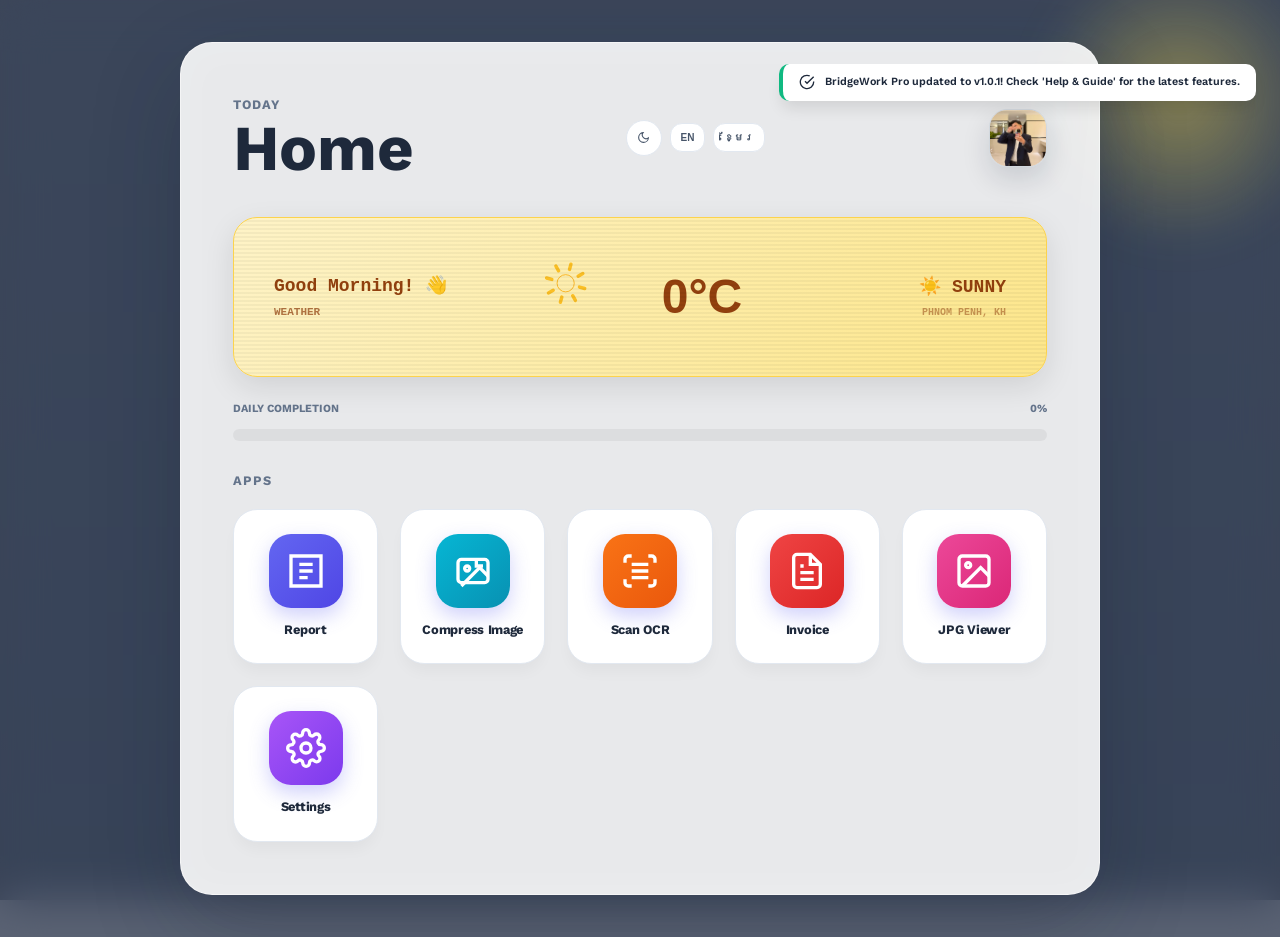
==== commit e49bed33: "Add files via upload" ====
--- a/index.html
+++ b/index.html
@@ -3337,13 +3337,70 @@
     
     /* Invoice View specific adjustments */
     body.full-screen-tool-shell #invoiceView .compress-shell {
-        padding: 0 !important; /* Remove outer padding from compress-shell */
+        padding: 0 !important;
     }
 
     body.full-screen-tool-shell #invoiceView .invoice-wrapper {
-        padding: 15px !important; /* Reduce main invoice padding */
-        box-shadow: none !important; /* Remove heavy shadow */
-        border-radius: 0 !important; /* No border radius for full width */
+        padding: 15px 5px 40px !important;
+        box-shadow: none !important;
+        border-radius: 0 !important;
+        max-width: 100% !important;
+        width: 100% !important;
+        margin: 0 !important;
+        min-height: auto !important;
+        overflow-x: hidden !important;
+    }
+
+    /* Desktop-like Full UI on Mobile (Keep Side-by-Side) */
+    #invoiceView .invoice-wrapper .flex {
+        flex-direction: row !important;
+        flex-wrap: nowrap !important;
+        justify-content: space-between !important;
+        align-items: flex-start !important;
+        gap: 4px !important;
+    }
+
+    #invoiceView .invoice-wrapper .w-1/2, 
+    #invoiceView .invoice-wrapper .w-5/12,
+    #invoiceView .invoice-wrapper .w-1/3, 
+    #invoiceView .invoice-wrapper .w-1/4 { width: auto !important; flex: 1; }
+    
+    #invoiceView .invoice-wrapper .w-16 { width: 30px !important; flex-shrink: 0; }
+
+    /* Shrink fonts significantly to fit full horizontal UI */
+    #invoiceView .invoice-wrapper h1#businessNameKh { font-size: 14px !important; margin: 0 !important; }
+    #invoiceView .invoice-wrapper h2#businessNameEn { font-size: 12px !important; margin: 0 !important; }
+    #invoiceView .invoice-wrapper p#businessAddressKh,
+    #invoiceView .invoice-wrapper p#businessAddressEn { font-size: 6.5px !important; line-height: 1.1; }
+    #invoiceView .invoice-wrapper #businessPhone { font-size: 9px !important; }
+    #invoiceView .invoice-wrapper #docTitleLabel { font-size: 16px !important; }
+    #invoiceView .invoice-wrapper .text-3xl { font-size: 16px !important; }
+    #invoiceView .invoice-wrapper .text-xl { font-size: 10px !important; }
+    #invoiceView .invoice-wrapper .text-lg { font-size: 10px !important; }
+
+    #invoiceView .invoice-wrapper table {
+        display: table !important;
+        width: 100% !important;
+        font-size: 7.5px !important;
+        table-layout: auto !important;
+        border-top: 1.5px solid #000;
+    }
+    #invoiceView .invoice-wrapper table th, 
+    #invoiceView .invoice-wrapper table td { padding: 4px 1px !important; border-bottom-width: 1px; }
+    #invoiceView .invoice-wrapper table .pr-4 { padding-right: 1px !important; }
+    
+    #invoiceView .aba-box { padding: 6px !important; border-radius: 8px !important; }
+    #invoiceView #abaNumber { font-size: 12px !important; }
+    #invoiceView #grand { font-size: 18px !important; }
+    #invoiceView #bal { font-size: 16px !important; }
+    #invoiceView .invoice-wrapper .mt-20 { margin-top: 20px !important; }
+    #invoiceView .invoice-wrapper .px-10 { padding-left: 4px !important; padding-right: 4px !important; }
+
+    /* Tighten Control Panel for mobile */
+    body.full-screen-tool-shell #invoiceView .invoice-control-panel {
+        padding: 6px !important;
+        gap: 5px !important;
+        background: #f1f5f9 !important;
     }
 
     /* Control panel */
@@ -5060,43 +5117,46 @@
     </div>
 
     <!-- CONTROL PANEL -->
-    <div class="no-print bg-white/95 backdrop-blur border-b p-4 flex flex-wrap justify-center gap-4 z-50 shadow-sm">
-        <button onclick="showView('home')" class="bg-slate-700 text-white px-4 py-2 rounded-lg font-bold shadow hover:bg-slate-900 transition-all">← Back</button>
-        <button onclick="addRow()" class="bg-emerald-600 text-white px-4 py-2 rounded-lg font-bold shadow hover:bg-emerald-700 transition-all">+ ថែមជួរ / Add Row</button>
+    <div class="no-print invoice-control-panel bg-white/95 backdrop-blur border-b p-4 flex flex-wrap justify-center gap-4 z-50 shadow-sm">
+        <div class="invoice-control-group invoice-edit-group">
+            <div class="invoice-control-label" data-i18n="invoice_edit_label">Edit Invoice</div>
+            <button onclick="showView('home')" class="bg-slate-700 text-white px-4 py-2 rounded-lg font-bold shadow hover:bg-slate-900 transition-all">← Back</button>
+            <button onclick="addRow()" class="bg-emerald-600 text-white px-4 py-2 rounded-lg font-bold shadow hover:bg-emerald-700 transition-all">+ Add Row</button>
+            
+            <!-- TAX TOGGLE -->
+            <div class="flex items-center gap-2 bg-gray-100 px-3 py-1 rounded-lg border border-gray-200">
+                <span class="text-[9px] font-bold text-gray-600 uppercase">ជាមួយពន្ធ / Tax</span>
+                <label class="relative inline-flex items-center cursor-pointer">
+                    <input type="checkbox" id="taxToggle" class="sr-only peer" checked onchange="calc()">
+                    <div class="w-10 h-5 bg-gray-300 peer-focus:outline-none rounded-full peer peer-checked:after:translate-x-full peer-checked:after:border-white after:content-[''] after:absolute after:top-[2px] after:start-[2px] after:bg-white after:border-gray-300 after:border after:rounded-full after:h-4 after:w-4 after:transition-all peer-checked:bg-blue-600"></div>
+                </label>
+            </div>
+
+            <select id="invoicePaperSize" class="bg-white border border-gray-300 rounded px-2 py-1 text-xs font-bold text-gray-800">
+                <option value="A4" selected>A4 Size</option>
+                <option value="A5">A5 Size</option>
+            </select>
+
+            <select id="invoiceCurrencySelect" onchange="setInvoiceCurrency(this.value)" class="bg-white border border-gray-300 rounded px-2 py-1 text-xs font-bold text-gray-800">
+                <option value="$" selected>Dollar ($)</option>
+                <option value="៛">Riel (៛)</option>
+            </select>
+
+            <button onclick="toggleInvoiceProfileSetup()" class="bg-blue-600 text-white px-4 py-2 rounded-lg font-bold shadow hover:bg-blue-700 transition-all">Setup Info</button>
+        </div>
         
-        <!-- TAX TOGGLE -->
-        <div class="flex items-center gap-2 bg-gray-100 px-4 py-2 rounded-lg border border-gray-200">
-            <span class="text-xs font-bold text-gray-600 uppercase">ជាមួយពន្ធ / Tax (15%)</span>
-            <label class="relative inline-flex items-center cursor-pointer">
-                <input type="checkbox" id="taxToggle" class="sr-only peer" checked onchange="calc()">
-                <div class="w-11 h-6 bg-gray-300 peer-focus:outline-none rounded-full peer peer-checked:after:translate-x-full rtl:peer-checked:after:-translate-x-full peer-checked:after:border-white after:content-[''] after:absolute after:top-[2px] after:start-[2px] after:bg-white after:border-gray-300 after:border after:rounded-full after:h-5 after:w-5 after:transition-all peer-checked:bg-blue-600"></div>
-            </label>
-        </div>
-
-        <div class="flex items-center gap-2 bg-gray-100 px-4 py-2 rounded-lg border border-gray-200">
-            <span class="text-xs font-bold text-gray-600 uppercase">Image Size</span>
-            <select id="invoicePaperSize" class="bg-white border border-gray-300 rounded px-2 py-1 text-sm font-bold text-gray-800">
-                <option value="A4" selected>A4</option>
-                <option value="A5">A5</option>
-            </select>
-        </div>
-
-        <div class="flex items-center gap-2 bg-gray-100 px-4 py-2 rounded-lg border border-gray-200">
-            <span class="text-xs font-bold text-gray-600 uppercase">Currency</span>
-            <select id="invoiceCurrencySelect" onchange="setInvoiceCurrency(this.value)" class="bg-white border border-gray-300 rounded px-2 py-1 text-sm font-bold text-gray-800">
-                <option value="$" selected>Dollar ($)</option>
-                <option value="៛">Riel (៛)</option>
-            </select>
-        </div>
-
-        <button onclick="saveImage()" class="bg-orange-600 text-white px-4 py-2 rounded-lg font-bold shadow hover:bg-orange-700 transition-all">🖼️ រក្សាទុកជារូបភាព / Save Image</button>
-        <button onclick="window.print()" class="bg-slate-800 text-white px-4 py-2 rounded-lg font-bold shadow hover:bg-slate-900 transition-all">🖨️ បោះពុម្ពជា PDF / Print PDF</button>
+        <div class="invoice-control-group invoice-export-group">
+            <div class="invoice-control-label" data-i18n="invoice_export_label">Export</div>
+            <button onclick="saveImage()" class="bg-orange-600 text-white px-4 py-2 rounded-lg font-bold shadow hover:bg-orange-700 transition-all">Image</button>
+            <button onclick="window.print()" class="bg-slate-800 text-white px-4 py-2 rounded-lg font-bold shadow hover:bg-slate-900 transition-all">PDF</button>
+            <button onclick="exportInvoiceToExcel()" class="bg-emerald-700 text-white px-4 py-2 rounded-lg font-bold shadow hover:bg-emerald-800 transition-all">Excel</button>
+        </div>
     </div>
 
     <!-- COMPANY PROFILE (preset fields + save/load) -->
     <div class="no-print bg-white/95 backdrop-blur border-b p-4 flex flex-wrap justify-center gap-4 z-49 shadow-sm">
         <div class="w-full flex flex-wrap items-center justify-center gap-3">
-            <div class="w-full flex flex-col items-center justify-center">
+            <div class="w-full flex flex-col items-center justify-center">
                 <!-- Toggle button for the profile setup content -->
                 <button onclick="toggleInvoiceProfileSetup()" class="bg-blue-600 text-white px-4 py-2 rounded-lg font-bold shadow hover:bg-blue-700 transition-all mb-4">
                     <span id="toggleProfileSetupText">Show Company Profile Setup</span>
@@ -5106,27 +5166,27 @@
                         <div>
                             <div class="text-xs font-black text-amber-700 uppercase tracking-widest">Company Profile Preset</div>
                             <div class="text-sm font-bold text-gray-900">Save your business info once, auto-fill invoice every time</div>
-                        </div>
-                        <div class="flex gap-2">
-                            <button onclick="loadSelectedInvoiceProfile()" class="bg-slate-900 text-white px-4 py-2 rounded-lg font-bold shadow hover:bg-slate-800 transition-all">Load</button>
-                            <button onclick="saveInvoiceProfile()" class="bg-indigo-700 text-white px-4 py-2 rounded-lg font-bold shadow hover:bg-indigo-800 transition-all">Save</button>
-                            <button onclick="deleteInvoiceProfile()" class="bg-white border border-gray-200 text-gray-900 px-4 py-2 rounded-lg font-bold shadow hover:bg-gray-50 transition-all">Delete</button>
-                        </div>
-                    </div>
-
-                    <div class="mt-3 grid grid-cols-1 md:grid-cols-3 gap-3">
-                        <div class="min-w-0">
-                            <label class="block text-[11px] font-black uppercase text-gray-500 mb-1">Template Name</label>
-                            <input id="profileTemplateName" type="text" class="w-full border border-gray-200 rounded-lg px-3 py-2 text-sm font-bold" placeholder="My Company / Customer A">
-                        </div>
-                        <div class="min-w-0 md:col-span-2">
-                            <label class="block text-[11px] font-black uppercase text-gray-500 mb-1">Saved Profiles</label>
-                            <select id="savedInvoiceProfileSelect" class="w-full border border-gray-200 rounded-lg px-3 py-2 text-sm font-bold bg-white" onchange="loadSelectedInvoiceProfile()">
-                                <option value="">No saved templates</option>
-                            </select>
-                        </div>
-                        <div class="min-w-0">
-                            <label class="block text-[11px] font-black uppercase text-gray-500 mb-1">Company Name (KH)</label>
+                        </div>
+                        <div class="flex gap-2">
+                            <button onclick="loadSelectedInvoiceProfile()" class="bg-slate-900 text-white px-4 py-2 rounded-lg font-bold shadow hover:bg-slate-800 transition-all">Load</button>
+                            <button onclick="saveInvoiceProfile()" class="bg-indigo-700 text-white px-4 py-2 rounded-lg font-bold shadow hover:bg-indigo-800 transition-all">Save</button>
+                            <button onclick="deleteInvoiceProfile()" class="bg-white border border-gray-200 text-gray-900 px-4 py-2 rounded-lg font-bold shadow hover:bg-gray-50 transition-all">Delete</button>
+                        </div>
+                    </div>
+
+                    <div class="mt-3 grid grid-cols-1 md:grid-cols-3 gap-3">
+                        <div class="min-w-0">
+                            <label class="block text-[11px] font-black uppercase text-gray-500 mb-1">Template Name</label>
+                            <input id="profileTemplateName" type="text" class="w-full border border-gray-200 rounded-lg px-3 py-2 text-sm font-bold" placeholder="My Company / Customer A">
+                        </div>
+                        <div class="min-w-0 md:col-span-2">
+                            <label class="block text-[11px] font-black uppercase text-gray-500 mb-1">Saved Profiles</label>
+                            <select id="savedInvoiceProfileSelect" class="w-full border border-gray-200 rounded-lg px-3 py-2 text-sm font-bold bg-white" onchange="loadSelectedInvoiceProfile()">
+                                <option value="">No saved templates</option>
+                            </select>
+                        </div>
+                        <div class="min-w-0">
+                            <label class="block text-[11px] font-black uppercase text-gray-500 mb-1">Company Name (KH)</label>
                             <input id="profileCompanyNameKh" type="text" class="w-full border border-gray-200 rounded-lg px-3 py-2 text-sm font-bold" placeholder="វុទ្ធី ឯកទេសកាត់ដេរ" oninput="updateInvoiceFromPreset()">
                         </div>
                         <div class="min-w-0">
@@ -5265,12 +5325,12 @@
             <div class="w-5/12 space-y-2 pr-2">
                 <div class="flex justify-between text-gray-500 text-xs font-bold uppercase tracking-tighter" id="subtotalRow">
                     <span>សរុប / SUB-TOTAL</span>
-                    <span class="text-gray-900 font-black"><span class="invoice-currency-symbol">$</span> <span id="sub">0.00</span></span>
+                    <span class="text-gray-900 font-black"><span class="invoice-currency-symbol">$</span> <span id="sub">0.00</span></span>
                 </div>
                 
                 <div class="flex justify-between text-gray-500 text-xs font-bold uppercase tracking-tighter" id="vatRow">
                     <span>ពន្ធ ១៥% / VAT 15%</span>
-                    <span class="text-gray-900 font-black"><span class="invoice-currency-symbol">$</span> <span id="vat">0.00</span></span>
+                    <span class="text-gray-900 font-black"><span class="invoice-currency-symbol">$</span> <span id="vat">0.00</span></span>
                 </div>
 
                 <div class="flex justify-between items-end border-t border-gray-100 pt-3">
@@ -5279,20 +5339,20 @@
                         <p class="text-xl font-bold text-red-600 uppercase tracking-tighter">TOTAL</p>
                     </div>
                     <div class="text-right">
-                        <p class="text-red-700 font-black text-4xl tracking-tighter leading-none"><span class="invoice-currency-symbol">$</span> <span id="grand">0.00</span></p>
+                        <p class="text-red-700 font-black text-4xl tracking-tighter leading-none"><span class="invoice-currency-symbol">$</span> <span id="grand">0.00</span></p>
                     </div>
                 </div>
 
                 <div class="flex justify-between items-center bg-blue-50/50 p-2 rounded-xl text-blue-700">
                     <span class="text-[10px] font-black uppercase tracking-widest">ប្រាក់កក់ / DEPOSIT</span>
                     <div class="text-xl font-black flex items-center">
-                        <span class="invoice-currency-symbol">$</span> <div contenteditable="true" id="dep" oninput="calc()" class="inline-block min-w-[50px] text-right font-black">0.00</div>
+                        <span class="invoice-currency-symbol">$</span> <div contenteditable="true" id="dep" oninput="calc()" class="inline-block min-w-[50px] text-right font-black">0.00</div>
                     </div>
                 </div>
 
                 <div class="flex justify-between items-center py-4 px-1 balance-box mt-3 font-black">
                     <span class="text-[10px] uppercase tracking-[0.2em] text-gray-800">នៅសល់ / BALANCE</span>
-                    <span class="text-3xl underline decoration-double"><span class="invoice-currency-symbol">$</span> <span id="bal">0.00</span></span>
+                    <span class="text-3xl underline decoration-double"><span class="invoice-currency-symbol">$</span> <span id="bal">0.00</span></span>
                 </div>
             </div>
         </div>
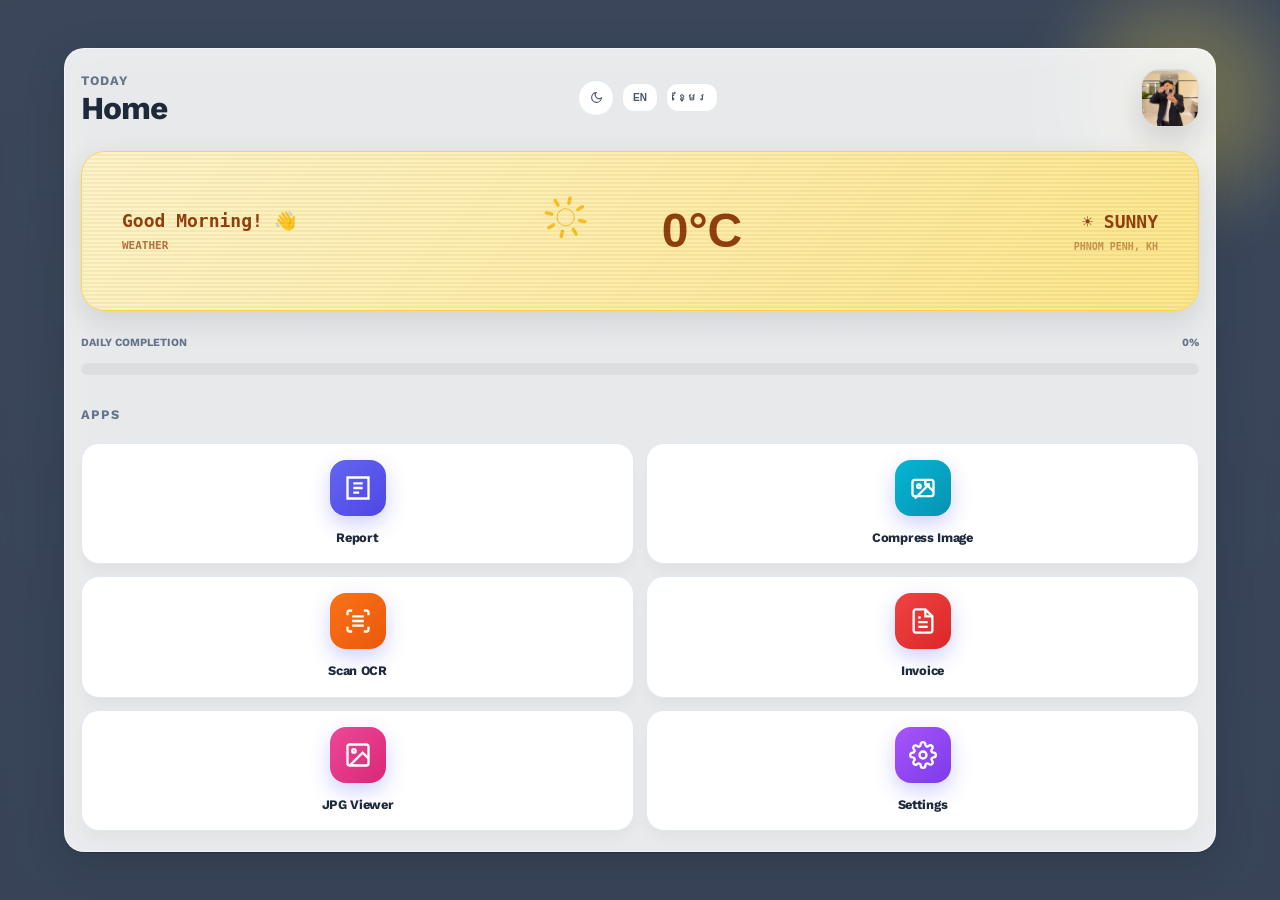
==== commit 6a90218c: "Add files via upload" ====
--- a/index.html
+++ b/index.html
@@ -3341,7 +3341,7 @@
     }
 
     body.full-screen-tool-shell #invoiceView .invoice-wrapper {
-        padding: 15px 5px 40px !important;
+        padding: 15px 8px 40px !important;
         box-shadow: none !important;
         border-radius: 0 !important;
         max-width: 100% !important;
@@ -3357,44 +3357,50 @@
         flex-wrap: nowrap !important;
         justify-content: space-between !important;
         align-items: flex-start !important;
-        gap: 4px !important;
+        gap: 6px !important;
     }
 
     #invoiceView .invoice-wrapper .w-1/2, 
     #invoiceView .invoice-wrapper .w-5/12,
     #invoiceView .invoice-wrapper .w-1/3, 
-    #invoiceView .invoice-wrapper .w-1/4 { width: auto !important; flex: 1; }
+    #invoiceView .invoice-wrapper .w-1/4 { width: auto !important; flex: 1; min-width: 0; }
     
-    #invoiceView .invoice-wrapper .w-16 { width: 30px !important; flex-shrink: 0; }
-
-    /* Shrink fonts significantly to fit full horizontal UI */
-    #invoiceView .invoice-wrapper h1#businessNameKh { font-size: 14px !important; margin: 0 !important; }
-    #invoiceView .invoice-wrapper h2#businessNameEn { font-size: 12px !important; margin: 0 !important; }
+    #invoiceView .invoice-wrapper .w-16 { width: 32px !important; flex-shrink: 0; }
+
+    /* Shrink fonts significantly to fit full horizontal UI on mobile */
+    #invoiceView .invoice-wrapper h1#businessNameKh { font-size: 16px !important; margin: 0 !important; }
+    #invoiceView .invoice-wrapper h2#businessNameEn { font-size: 14px !important; margin: 0 !important; }
     #invoiceView .invoice-wrapper p#businessAddressKh,
-    #invoiceView .invoice-wrapper p#businessAddressEn { font-size: 6.5px !important; line-height: 1.1; }
+    #invoiceView .invoice-wrapper p#businessAddressEn { font-size: 7px !important; line-height: 1.2; }
     #invoiceView .invoice-wrapper #businessPhone { font-size: 9px !important; }
-    #invoiceView .invoice-wrapper #docTitleLabel { font-size: 16px !important; }
-    #invoiceView .invoice-wrapper .text-3xl { font-size: 16px !important; }
-    #invoiceView .invoice-wrapper .text-xl { font-size: 10px !important; }
-    #invoiceView .invoice-wrapper .text-lg { font-size: 10px !important; }
-
+    #invoiceView .invoice-wrapper #docTitleLabel { font-size: 18px !important; }
+    #invoiceView .invoice-wrapper .text-3xl { font-size: 18px !important; }
+    #invoiceView .invoice-wrapper .text-xl { font-size: 11px !important; }
+    #invoiceView .invoice-wrapper .text-lg { font-size: 11px !important; }
+
+    #invoiceView .invoice-table-scroll-wrap {
+        width: 100%;
+        overflow-x: auto;
+        -webkit-overflow-scrolling: touch;
+        border: 1px solid #f1f5f9;
+        border-radius: 12px;
+    }
     #invoiceView .invoice-wrapper table {
         display: table !important;
-        width: 100% !important;
-        font-size: 7.5px !important;
-        table-layout: auto !important;
-        border-top: 1.5px solid #000;
+        min-width: 650px !important;
+        font-size: 13px !important;
+        table-layout: fixed !important;
     }
     #invoiceView .invoice-wrapper table th, 
-    #invoiceView .invoice-wrapper table td { padding: 4px 1px !important; border-bottom-width: 1px; }
-    #invoiceView .invoice-wrapper table .pr-4 { padding-right: 1px !important; }
+    #invoiceView .invoice-wrapper table td { padding: 8px 4px !important; border-bottom-width: 1px; }
+    #invoiceView .invoice-wrapper table .pr-4 { padding-right: 4px !important; }
     
-    #invoiceView .aba-box { padding: 6px !important; border-radius: 8px !important; }
-    #invoiceView #abaNumber { font-size: 12px !important; }
-    #invoiceView #grand { font-size: 18px !important; }
-    #invoiceView #bal { font-size: 16px !important; }
-    #invoiceView .invoice-wrapper .mt-20 { margin-top: 20px !important; }
-    #invoiceView .invoice-wrapper .px-10 { padding-left: 4px !important; padding-right: 4px !important; }
+    #invoiceView .aba-box { padding: 12px !important; border-radius: 16px !important; }
+    #invoiceView #abaNumber { font-size: 14px !important; }
+    #invoiceView #grand { font-size: 24px !important; }
+    #invoiceView #bal { font-size: 20px !important; }
+    #invoiceView .invoice-wrapper .mt-20 { margin-top: 25px !important; }
+    #invoiceView .invoice-wrapper .px-10 { padding-left: 6px !important; padding-right: 6px !important; }
 
     /* Tighten Control Panel for mobile */
     body.full-screen-tool-shell #invoiceView .invoice-control-panel {
@@ -3432,33 +3438,39 @@
         font-size: 10px !important;
     }
 
-    body.full-screen-tool-shell #invoiceView .invoice-control-panel {
-        display: grid !important;
-        grid-template-columns: 1fr !important;
-        align-items: stretch !important;
-        padding: 10px !important;
-        gap: 10px !important;
-        overflow: visible !important;
-        border-radius: 18px !important;
-        background: #eef2f7 !important;
-    }
-
-    body.full-screen-tool-shell #invoiceView .invoice-control-panel:has(.invoice-export-group) {
-        margin-bottom: 12px !important;
-    }
-
-    body.full-screen-tool-shell #invoiceView .invoice-control-panel > .invoice-control-group {
-        min-width: 0 !important;
+    #invoiceView .invoice-control-card {
+        background: #ffffff;
+        border: 1px solid #e2e8f0;
+        border-radius: 16px;
+        padding: 12px;
+        box-shadow: 0 4px 12px rgba(15, 23, 42, 0.05);
+    }
+
+    body.full-screen-tool-shell #invoiceView .invoice-control-label {
+        display: block !important;
+        font-size: 10px !important;
+        font-weight: 900;
+        color: var(--text-muted);
+        text-transform: uppercase;
+        letter-spacing: 0.1em;
+        margin-bottom: 10px;
+        border-bottom: 1px solid #f1f5f9;
+        padding-bottom: 5px;
+    }
+
+    /* Standard Controls Alignment */
+    body.full-screen-tool-shell #invoiceView .invoice-control-card .flex {
+        flex-wrap: wrap !important;
+        gap: 8px !important;
+    }
+
+    body.full-screen-tool-shell #invoiceView .invoice-export-group {
+        position: static !important;
         width: 100% !important;
-        display: grid !important;
-        grid-template-columns: repeat(2, minmax(0, 1fr));
-        align-items: center !important;
-        gap: 8px !important;
-        padding: 10px !important;
-        border-radius: 16px !important;
-        background: #ffffff !important;
-        border: 1px solid var(--border-color);
-        box-shadow: 0 8px 22px rgba(15, 23, 42, 0.06);
+        background: transparent !important;
+        box-shadow: none !important;
+        padding: 0 !important;
+        backdrop-filter: none !important;
     }
 
     body.full-screen-tool-shell #invoiceView .invoice-control-label {
@@ -3665,6 +3677,145 @@
         padding: 8px !important;
     }
 
+    /* Mobile-only invoice controls cleanup */
+    body.full-screen-tool-shell #invoiceView {
+        overflow-x: hidden !important;
+    }
+
+    body.full-screen-tool-shell #invoiceView > .no-print:nth-of-type(2) {
+        padding: 8px 10px 10px !important;
+        background: #f8fafc !important;
+        border-bottom: 1px solid rgba(226, 232, 240, 0.9) !important;
+    }
+
+    body.full-screen-tool-shell #invoiceView > .no-print:nth-of-type(2) > div {
+        width: 100% !important;
+        display: grid !important;
+        grid-template-columns: 1fr !important;
+        gap: 8px !important;
+        align-items: stretch !important;
+    }
+
+    body.full-screen-tool-shell #invoiceView > .no-print:nth-of-type(2) > div > .invoice-control-card {
+        width: 100% !important;
+        min-width: 0 !important;
+        padding: 10px !important;
+        border-radius: 14px !important;
+        background: #ffffff !important;
+        border: 1px solid rgba(226, 232, 240, 0.95) !important;
+        box-shadow: 0 6px 16px rgba(15, 23, 42, 0.06) !important;
+    }
+
+    body.full-screen-tool-shell #invoiceView > .no-print:nth-of-type(2) .invoice-control-label {
+        display: block !important;
+        font-size: 9px !important;
+        font-weight: 900;
+        color: var(--text-muted);
+        text-transform: uppercase;
+        letter-spacing: 0.08em;
+        margin-bottom: 8px;
+        padding-bottom: 6px;
+        border-bottom: 1px solid rgba(241, 245, 249, 1);
+    }
+
+    body.full-screen-tool-shell #invoiceView > .no-print:nth-of-type(2) > div > .invoice-control-card > .flex {
+        display: grid !important;
+        grid-template-columns: repeat(2, minmax(0, 1fr)) !important;
+        gap: 6px !important;
+        align-items: stretch !important;
+    }
+
+    body.full-screen-tool-shell #invoiceView > .no-print:nth-of-type(2) > div > .invoice-control-card > .flex > * {
+        width: 100% !important;
+        min-width: 0 !important;
+    }
+
+    body.full-screen-tool-shell #invoiceView > .no-print:nth-of-type(2) > div > .invoice-control-card > .flex > button,
+    body.full-screen-tool-shell #invoiceView > .no-print:nth-of-type(2) > div > .invoice-control-card > .flex > select,
+    body.full-screen-tool-shell #invoiceView > .no-print:nth-of-type(2) > div > .invoice-control-card > .flex > .flex {
+        height: 38px !important;
+        border-radius: 12px !important;
+        justify-content: center !important;
+    }
+
+    body.full-screen-tool-shell #invoiceView > .no-print:nth-of-type(2) > div > .invoice-control-card > .flex > .flex {
+        padding: 0 10px !important;
+        background: #f8fafc !important;
+        border: 1px solid rgba(226, 232, 240, 0.95) !important;
+    }
+
+    body.full-screen-tool-shell #invoiceView > .no-print:nth-of-type(2) > div > .invoice-control-card > .flex > .flex .text-[9px] {
+        font-size: 8px !important;
+        line-height: 1.1 !important;
+        white-space: nowrap;
+    }
+
+    body.full-screen-tool-shell #invoiceView > .no-print:nth-of-type(2) > div > .invoice-control-card > .flex > .flex .w-9 {
+        width: 34px !important;
+        height: 18px !important;
+    }
+
+    body.full-screen-tool-shell #invoiceView > .no-print:nth-of-type(2) > div > .invoice-control-card > .flex > .flex .w-9::after {
+        width: 14px !important;
+        height: 14px !important;
+        top: 2px !important;
+        left: 2px !important;
+    }
+
+    body.full-screen-tool-shell #invoiceView > .no-print:nth-of-type(2) > div > .invoice-control-card:last-child > .flex {
+        grid-template-columns: repeat(3, minmax(0, 1fr)) !important;
+    }
+
+    body.full-screen-tool-shell #invoiceView > .no-print:nth-of-type(2) > div > .invoice-control-card:last-child > .flex > button {
+        height: 40px !important;
+        padding: 0 8px !important;
+        font-size: 10px !important;
+        border-radius: 12px !important;
+    }
+
+    body.full-screen-tool-shell #invoiceView > .no-print:nth-of-type(2) > div > .invoice-control-card:last-child > .flex > button svg {
+        width: 14px !important;
+        height: 14px !important;
+    }
+
+    body.full-screen-tool-shell #invoiceView > .no-print:nth-of-type(3) {
+        padding: 10px !important;
+        margin-top: 8px !important;
+        background: #ffffff !important;
+        border: 1px solid rgba(226, 232, 240, 0.95) !important;
+        border-radius: 16px !important;
+        box-shadow: 0 6px 16px rgba(15, 23, 42, 0.05) !important;
+    }
+
+    body.full-screen-tool-shell #invoiceView > .no-print:nth-of-type(3) > div {
+        width: 100% !important;
+    }
+
+    body.full-screen-tool-shell #invoiceView > .no-print:nth-of-type(3) > div > button {
+        width: 100% !important;
+        justify-content: center !important;
+        border-radius: 12px !important;
+        font-size: 10px !important;
+        padding: 9px 12px !important;
+    }
+
+    body.full-screen-tool-shell #invoiceView > .no-print:nth-of-type(3) #invoiceProfileSetupContent {
+        width: 100% !important;
+        padding: 12px !important;
+        border-radius: 16px !important;
+    }
+
+    body.full-screen-tool-shell #invoiceView > .no-print:nth-of-type(3) #invoiceProfileSetupContent .flex {
+        flex-direction: column !important;
+        align-items: stretch !important;
+        gap: 8px !important;
+    }
+
+    body.full-screen-tool-shell #invoiceView > .no-print:nth-of-type(3) #invoiceProfileSetupContent .grid {
+        grid-template-columns: 1fr !important;
+    }
+}
+
     .phone-launcher {
         border-radius: 20px;
         padding: 20px 16px !important;
@@ -4242,10 +4393,18 @@
 }
 .ios-header-title { font-size: 1.25rem; font-weight: 700; color: #8B0000; letter-spacing: 0.04em; }
 .invoice-wrapper {
-    width: 100%; max-width: 430px; min-height: 100vh; margin: 0 auto;
+    width: 100%; max-width: 900px; min-height: 100vh; margin: 0 auto;
     background: white; box-shadow: 0 6px 32px rgba(0,0,0,0.10); border-radius: 28px 28px 0 0;
-    padding: 24px 8px 32px 8px; position: relative; margin-top: 72px; margin-bottom: 24px; overflow: hidden;
-}
+    padding: 24px 8px 32px 8px; position: relative; margin-top: 140px; margin-bottom: 24px; overflow: hidden;
+}
+/* Table Stability on Desktop */
+body.full-screen-tool-shell #invoiceView table { table-layout: fixed !important; }
+body.full-screen-tool-shell #invoiceView th:nth-child(1) { width: 50px; }
+body.full-screen-tool-shell #invoiceView th:nth-child(3) { width: 80px; }
+body.full-screen-tool-shell #invoiceView th:nth-child(4) { width: 100px; }
+body.full-screen-tool-shell #invoiceView th:nth-child(5) { width: 130px; }
+body.full-screen-tool-shell #invoiceView th:nth-child(6) { width: 45px; }
+
 @media print, (min-width: 900px) {
     .invoice-wrapper {
         width: 210mm !important; min-height: 297mm !important; max-width: none !important;
@@ -5116,40 +5275,45 @@
         <span class="ios-header-title">VUTHY TAILOR</span>
     </div>
 
-    <!-- CONTROL PANEL -->
-    <div class="no-print invoice-control-panel bg-white/95 backdrop-blur border-b p-4 flex flex-wrap justify-center gap-4 z-50 shadow-sm">
-        <div class="invoice-control-group invoice-edit-group">
-            <div class="invoice-control-label" data-i18n="invoice_edit_label">Edit Invoice</div>
-            <button onclick="showView('home')" class="bg-slate-700 text-white px-4 py-2 rounded-lg font-bold shadow hover:bg-slate-900 transition-all">← Back</button>
-            <button onclick="addRow()" class="bg-emerald-600 text-white px-4 py-2 rounded-lg font-bold shadow hover:bg-emerald-700 transition-all">+ Add Row</button>
+    <!-- INVOICE CONTROL SYSTEM -->
+    <div class="no-print bg-white/95 backdrop-blur border-b p-3 flex flex-col items-center gap-3 z-50 shadow-sm sticky top-14">
+        <div class="w-full max-w-5xl flex flex-wrap justify-center items-start gap-4">
             
-            <!-- TAX TOGGLE -->
-            <div class="flex items-center gap-2 bg-gray-100 px-3 py-1 rounded-lg border border-gray-200">
-                <span class="text-[9px] font-bold text-gray-600 uppercase">ជាមួយពន្ធ / Tax</span>
-                <label class="relative inline-flex items-center cursor-pointer">
-                    <input type="checkbox" id="taxToggle" class="sr-only peer" checked onchange="calc()">
-                    <div class="w-10 h-5 bg-gray-300 peer-focus:outline-none rounded-full peer peer-checked:after:translate-x-full peer-checked:after:border-white after:content-[''] after:absolute after:top-[2px] after:start-[2px] after:bg-white after:border-gray-300 after:border after:rounded-full after:h-4 after:w-4 after:transition-all peer-checked:bg-blue-600"></div>
-                </label>
-            </div>
-
-            <select id="invoicePaperSize" class="bg-white border border-gray-300 rounded px-2 py-1 text-xs font-bold text-gray-800">
-                <option value="A4" selected>A4 Size</option>
-                <option value="A5">A5 Size</option>
-            </select>
-
-            <select id="invoiceCurrencySelect" onchange="setInvoiceCurrency(this.value)" class="bg-white border border-gray-300 rounded px-2 py-1 text-xs font-bold text-gray-800">
-                <option value="$" selected>Dollar ($)</option>
-                <option value="៛">Riel (៛)</option>
-            </select>
-
-            <button onclick="toggleInvoiceProfileSetup()" class="bg-blue-600 text-white px-4 py-2 rounded-lg font-bold shadow hover:bg-blue-700 transition-all">Setup Info</button>
-        </div>
-        
-        <div class="invoice-control-group invoice-export-group">
-            <div class="invoice-control-label" data-i18n="invoice_export_label">Export</div>
-            <button onclick="saveImage()" class="bg-orange-600 text-white px-4 py-2 rounded-lg font-bold shadow hover:bg-orange-700 transition-all">Image</button>
-            <button onclick="window.print()" class="bg-slate-800 text-white px-4 py-2 rounded-lg font-bold shadow hover:bg-slate-900 transition-all">PDF</button>
-            <button onclick="exportInvoiceToExcel()" class="bg-emerald-700 text-white px-4 py-2 rounded-lg font-bold shadow hover:bg-emerald-800 transition-all">Excel</button>
+            <!-- PANEL 1: MAIN CONTROLS (MOST USED) -->
+            <div class="invoice-control-card flex-1 min-w-[320px]">
+                <div class="invoice-control-label">Settings & Edit</div>
+                <div class="flex flex-wrap items-center gap-2">
+                    <button onclick="showView('home')" class="bg-slate-700 text-white px-3 py-2 rounded-lg font-bold shadow-sm hover:bg-slate-900 transition-all text-xs">← Back</button>
+                    <button onclick="addRow()" class="bg-emerald-600 text-white px-3 py-2 rounded-lg font-bold shadow-sm hover:bg-emerald-700 transition-all text-xs">+ Add Row</button>
+                    <div class="flex items-center gap-2 bg-gray-50 px-2 py-1.5 rounded-lg border border-gray-200">
+                        <span class="text-[9px] font-bold text-gray-500 uppercase">ជាមួយពន្ធ / Tax</span>
+                        <label class="relative inline-flex items-center cursor-pointer">
+                            <input type="checkbox" id="taxToggle" class="sr-only peer" checked onchange="calc()">
+                            <div class="w-9 h-5 bg-gray-200 peer-focus:outline-none rounded-full peer peer-checked:after:translate-x-full peer-checked:after:border-white after:content-[''] after:absolute after:top-[2px] after:start-[2px] after:bg-white after:border-gray-300 after:border after:rounded-full after:h-4 after:w-4 after:transition-all peer-checked:bg-blue-600"></div>
+                        </label>
+                    </div>
+                    <select id="invoicePaperSize" class="bg-white border border-gray-300 rounded-lg px-2 py-1.5 text-xs font-bold text-gray-800 outline-none">
+                        <option value="A4" selected>A4 Size</option>
+                        <option value="A5">A5 Size</option>
+                    </select>
+                    <select id="invoiceCurrencySelect" onchange="setInvoiceCurrency(this.value)" class="bg-white border border-gray-300 rounded-lg px-2 py-1.5 text-xs font-bold text-gray-800 outline-none">
+                        <option value="$" selected>Dollar ($)</option>
+                        <option value="៛">Riel (៛)</option>
+                    </select>
+                    <button onclick="toggleInvoiceProfileSetup()" class="bg-blue-600 text-white px-3 py-2 rounded-lg font-bold shadow-sm hover:bg-blue-700 transition-all text-xs">Setup Info</button>
+                </div>
+            </div>
+            
+            <!-- PANEL 2: EXPORT ACTIONS -->
+            <div class="invoice-control-card">
+                <div class="invoice-control-label" data-i18n="invoice_export_label">Export</div>
+                <div class="flex gap-2">
+                    <button onclick="saveImage()" class="bg-orange-600 text-white px-4 py-2 rounded-lg font-bold shadow-sm hover:bg-orange-700 transition-all text-xs">Image</button>
+                    <button onclick="window.print()" class="bg-slate-800 text-white px-4 py-2 rounded-lg font-bold shadow-sm hover:bg-slate-900 transition-all text-xs">PDF</button>
+                    <button onclick="exportInvoiceToExcel()" class="bg-emerald-700 text-white px-4 py-2 rounded-lg font-bold shadow-sm hover:bg-emerald-800 transition-all text-xs">Excel</button>
+                </div>
+            </div>
+
         </div>
     </div>
 
@@ -5230,19 +5394,6 @@
                             <input id="profileClientPhone" type="text" class="w-full border border-gray-200 rounded-lg px-3 py-2 text-sm font-bold" placeholder="Enter phone number" oninput="updateInvoiceFromPreset()">
                         </div>
 
-                        <div class="min-w-0 md:col-span-3">
-                            <div class="flex items-center justify-between gap-3 flex-wrap">
-                                <div class="min-w-[220px]">
-                                    <label class="block text-[11px] font-black uppercase text-gray-500 mb-1">Logo (optional)</label>
-                                    <div class="text-[12px] text-gray-500 font-bold">Upload to replace invoice logo image</div>
-                                </div>
-                                <div class="flex items-center gap-2">
-                                    <input id="invoiceLogoUpload" type="file" accept="image/*" class="text-sm" onchange="handleInvoiceLogoUpload(this)">
-                                    <button type="button" onclick="clearInvoiceLogo()" class="bg-white border border-gray-200 text-gray-900 px-3 py-2 rounded-lg font-bold shadow hover:bg-gray-50 transition-all">Clear</button>
-                                </div>
-                            </div>
-                        </div>
-                    </div>
                 </div>
             </div>
         </div>
@@ -5295,22 +5446,24 @@
             </div>
         </div>
 
-        <!-- LINE ITEMS -->
-        <table class="mb-6">
-            <thead>
-                <tr class="font-black text-gray-800">
-                    <th class="w-12">Nº</th>
-                    <th class="text-left px-4 italic font-bold">រាយមុខទំនិញ / DESCRIPTION</th>
-                    <th class="w-20 text-center">QTY</th>
-                    <th class="w-24 text-center">PRICE ($)</th>
-                    <th class="w-32 text-right pr-4">AMOUNT ($)</th>
-                    <th class="w-10 no-print"></th>
-                </tr>
-            </thead>
-            <tbody id="rows-body">
-                <!-- Rows -->
-            </tbody>
-        </table>
+        <!-- LINE ITEMS TABLE -->
+        <div class="invoice-table-scroll-wrap mb-6">
+            <table>
+                <thead>
+                    <tr class="font-black text-gray-800">
+                        <th class="w-12">Nº</th>
+                        <th class="text-left px-4 italic font-bold">រាយមុខទំនិញ / DESCRIPTION</th>
+                        <th class="w-20 text-center">QTY</th>
+                        <th class="w-24 text-center">PRICE ($)</th>
+                        <th class="w-32 text-right pr-4">AMOUNT ($)</th>
+                        <th class="w-10 no-print"></th>
+                    </tr>
+                </thead>
+                <tbody id="rows-body">
+                    <!-- Rows -->
+                </tbody>
+            </table>
+        </div>
 
         <!-- SUMMARY -->
         <div class="flex justify-between items-start mt-4">
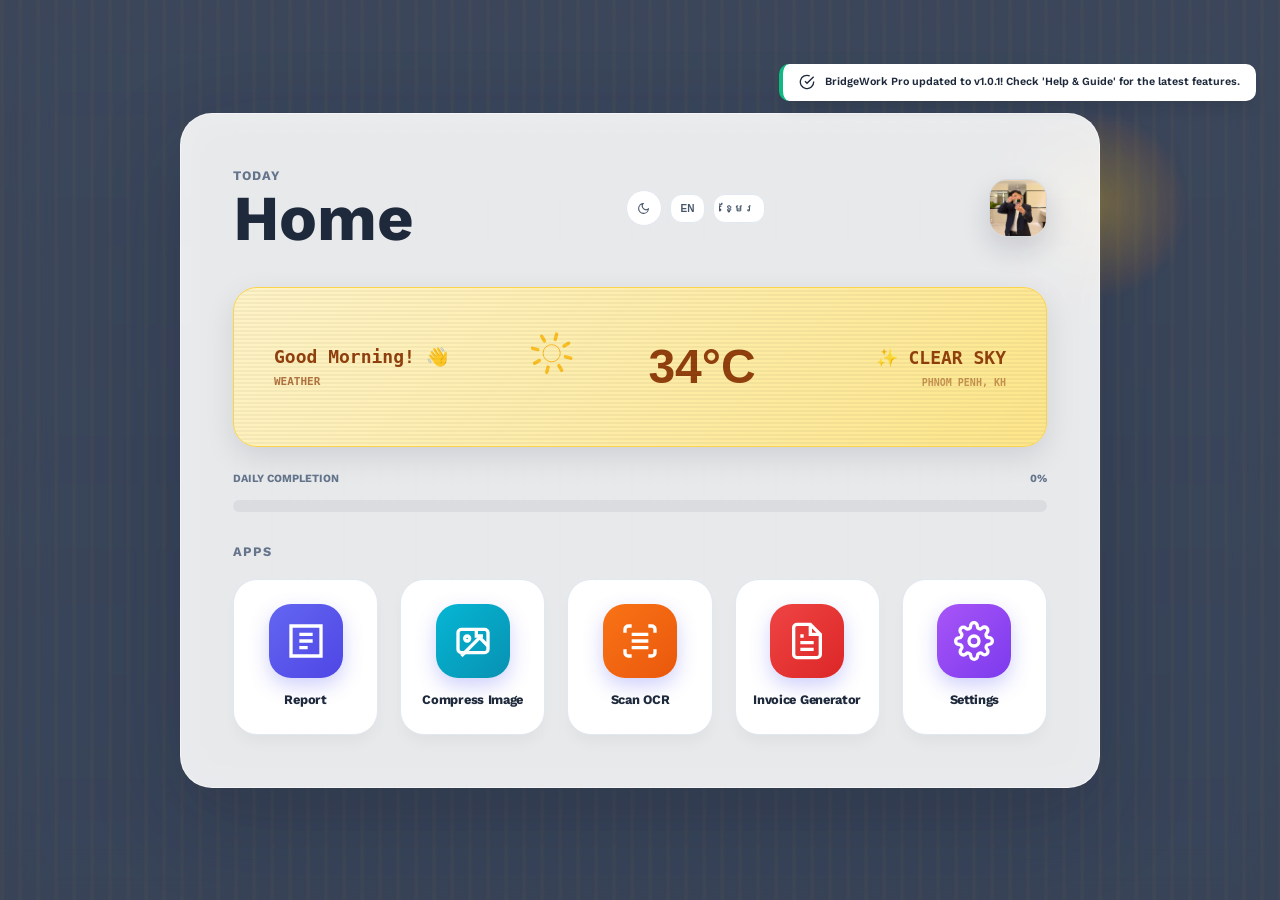
==== commit d8e971ec: "Add files via upload" ====
--- a/index.html
+++ b/index.html
@@ -10,11 +10,9 @@
 <script src="https://cdnjs.cloudflare.com/ajax/libs/jspdf/2.5.1/jspdf.umd.min.js"></script>
 <script src="https://cdnjs.cloudflare.com/ajax/libs/jspdf-autotable/3.5.23/jspdf.plugin.autotable.min.js"></script>
 <script src="https://cdnjs.cloudflare.com/ajax/libs/html2canvas/1.4.1/html2canvas.min.js"></script>
-<script src="https://cdn.tailwindcss.com"></script>
 <link href="https://cdn.jsdelivr.net/gh/fontsource/fontsource@main/css/inter.css" rel="stylesheet">
 <script src="https://cdn.jsdelivr.net/npm/tesseract.js@5/dist/tesseract.min.js"></script>
 <link href="https://fonts.googleapis.com/css2?family=Kantumruy+Pro:wght@400;600;700&display=swap" rel="stylesheet">
-<link href="https://fonts.googleapis.com/css2?family=Noto+Sans+Khmer:wght@400;700&family=Noto+Serif+Khmer:wght@700&display=swap" rel="stylesheet">
 <link rel="stylesheet" href="styles/Untitled-1.css">
 <style>
 :root {
@@ -1974,32 +1972,12 @@
 
 /* Image Preview */
 .preview-overlay {
-    position: fixed;
-    top: 0; left: 0; width: 100%; height: 100%;
-    background: rgba(15, 23, 42, 0.9);
-    display: none;
-    justify-content: center; align-items: center;
-    z-index: 99999;
-    backdrop-filter: blur(10px);
-    opacity: 0;
-    transition: opacity 0.3s ease;
-    cursor: zoom-out;
-}
-.preview-overlay.show {
-    opacity: 1;
-}
-.preview-overlay img {
-    max-width: 90%;
-    max-height: 85vh;
-    width: auto;
-    height: auto;
-    object-fit: contain;
-    display: block;
-    border-radius: 12px;
-    box-shadow: 0 25px 50px -12px rgba(0,0,0,0.5);
-    transform: scale(0.9);
-    transition: transform 0.3s cubic-bezier(0.34, 1.56, 0.64, 1);
-}
+    position: fixed; inset: 0; background: rgba(15, 23, 42, 0.9);
+    display: none; justify-content: center; align-items: center; z-index: 20000;
+    backdrop-filter: blur(10px); opacity: 0; transition: opacity 0.3s ease; cursor: zoom-out;
+}
+.preview-overlay.show { opacity: 1; }
+.preview-overlay img { max-width: 90%; max-height: 90%; border-radius: 12px; box-shadow: 0 25px 50px -12px rgba(0,0,0,0.5); transform: scale(0.9); transition: transform 0.3s cubic-bezier(0.34, 1.56, 0.64, 1); }
 .preview-overlay.show img { transform: scale(1); }
 
 .image-thumbnail {
@@ -2198,96 +2176,6 @@
     display: flex; background: rgba(15, 23, 42, 0.4); backdrop-filter: blur(8px); 
     border-radius: 20px; padding: 2px; border: 1px solid rgba(255, 255, 255, 0.1);
     box-shadow: 0 4px 6px -1px rgba(0,0,0,0.05);
-}
-
-/* VUTHY TAILOR - Pro Smart Invoice UI Styles */
-#invoiceView {
-    font-family: 'Noto Sans Khmer', sans-serif;
-    background: linear-gradient(180deg, #f8fafc 0%, #e0e7ef 100%);
-    min-height: 100vh;
-    margin: 0;
-    padding: 0;
-}
-#invoiceView .khmer-muol { font-family: 'Noto Serif Khmer', serif; }
-#invoiceView .text-maroon { color: #8B0000; }
-#invoiceView .ios-header {
-    position: relative;
-    height: auto;
-    min-height: 56px;
-    background: rgba(255,255,255,0.98);
-    box-shadow: 0 2px 12px 0 rgba(0,0,0,0.04);
-    z-index: 100;
-    display: flex;
-    align-items: center;
-    justify-content: center;
-    border-bottom: 1px solid #e5e7eb;
-    padding-top: env(safe-area-inset-top);
-}
-#invoiceView .ios-header-back {
-    position: absolute;
-    left: 12px;
-    top: 50%;
-    transform: translateY(-50%);
-    width: 40px;
-    height: 40px;
-    border-radius: 10px;
-    border: 1px solid rgba(229,231,235,1);
-    background: rgba(255,255,255,0.95);
-    color: #8B0000;
-    font-size: 20px;
-    font-weight: 900;
-    cursor: pointer;
-    display: inline-flex;
-    align-items: center;
-    justify-content: center;
-    z-index: 101;
-}
-#invoiceView .ios-header-back:hover { background: rgba(255,255,255,1); }
-#invoiceView .ios-header-title {
-    font-size: 1.25rem;
-    font-weight: 700;
-    color: #8B0000;
-    letter-spacing: 0.04em;
-}
-#invoiceView .invoice-wrapper {
-    width: 100%;
-    max-width: 430px;
-    min-height: 100vh;
-    margin: 0 auto;
-    background: white;
-    box-shadow: 0 6px 32px rgba(0,0,0,0.10);
-    border-radius: 28px 28px 0 0;
-    padding: 24px 8px 32px 8px;
-    position: relative;
-    margin-top: 12px;
-    margin-bottom: 24px;
-    overflow: hidden;
-}
-/* A4 size for print and all desktop screens */
-@media print, (min-width: 900px) {
-    #invoiceView .invoice-wrapper {
-        width: 210mm !important;
-        min-height: 297mm !important;
-        max-width: none !important;
-        border-radius: 0 !important;
-        margin: 0 auto !important;
-        padding: 12mm !important;
-        box-shadow: none !important;
-    }
-}
-#invoiceView table { width: 100%; border-collapse: collapse; table-layout: fixed; }
-#invoiceView th { border-top: 2px solid #000; border-bottom: 2px solid #000; padding: 10px 5px; font-size: 11px; }
-#invoiceView td { border-bottom: 1px solid #f1f5f9; padding: 10px 6px; font-size: 14px; vertical-align: middle; }
-#invoiceView [contenteditable="true"] { outline: none; padding: 2px 4px; border-radius: 4px; }
-#invoiceView [contenteditable="true"]:hover { background: #fffcf0; }
-#invoiceView [contenteditable="true"]:focus { background: #fffbeb; box-shadow: inset 0 0 0 1px #fbbf24; }
-#invoiceView .aba-box { background: #f0f7ff; border-left: 5px solid #1e40af; }
-#invoiceView .balance-box { border-top: 4px double #000; border-bottom: 4px double #000; }
-#invoiceView .date-container { cursor: pointer; border-radius: 6px; padding: 4px; transition: all 0.2s; border: 1px solid transparent; }
-#invoiceView .date-container:hover { border-color: #fbbf24; background: #fffbeb; }
-@media (max-width: 600px) {
-    #invoiceView .invoice-wrapper { border-radius: 24px 24px 0 0; padding: 12px 2vw 24px 2vw; margin-top: 64px; }
-    #invoiceView .ios-header { height: 48px; font-size: 1.1rem; }
 }
 
 /* Weather Card Redesign - Uiverse.io Inspired */
@@ -2917,118 +2805,118 @@
     background: rgba(5, 18, 43, 0.66) !important;
 }
 
-body.tool-shell:not(.full-screen-tool-shell) .main {
-    /* Adjust width and margin to accommodate the sidebar */
-    width: calc(100% - 260px) !important; /* Sidebar width (200px) + left/right padding/margin */
-    max-width: 1600px !important; /* Restore original max-width */
+body.tool-shell:not(.full-screen-tool-shell) .main {
+    /* Adjust width and margin to accommodate the sidebar */
+    width: calc(100% - 260px) !important; /* Sidebar width (200px) + left/right padding/margin */
+    max-width: 1600px !important; /* Restore original max-width */
     min-height: 100vh;
     margin-left: 230px !important; /* Sidebar width + some gap */
     padding: 24px clamp(14px, 4vw, 48px) !important;
     border: 0 !important;
-    border-radius: 0 !important;
-    background: rgba(5, 18, 43, 0.72) !important;
-}
-
-.mobile-report-menu-btn,
-.invoice-control-label {
-    display: none;
-}
-
-@media (max-width: 1024px) {
-    body.tool-shell:not(.full-screen-tool-shell) .sidebar {
-        display: flex !important;
-        position: fixed !important;
-        inset: 0 auto 0 0 !important;
-        width: min(82vw, 310px) !important;
-        height: 100dvh !important;
-        transform: translateX(-105%) !important;
-        visibility: hidden !important;
-        opacity: 0;
-        z-index: 10000 !important;
-        border-radius: 0 22px 22px 0 !important;
-        transition: transform 0.28s ease, opacity 0.28s ease, visibility 0.28s ease !important;
-        overflow-y: auto !important;
-    }
-
-    body.tool-shell:not(.full-screen-tool-shell).mobile-sidebar-open .sidebar {
-        transform: translateX(0) !important;
-        visibility: visible !important;
-        opacity: 1;
-    }
-
-    body.tool-shell:not(.full-screen-tool-shell) .main {
-        width: 100vw !important;
-        max-width: 100vw !important;
-        min-height: 100dvh;
-        margin: 0 !important;
-        padding: 0 !important;
-        background: #f6f8fc !important;
-        box-shadow: none !important;
-        border: 0 !important;
-        border-radius: 0 !important;
-    }
-
-    body.tool-shell:not(.full-screen-tool-shell)::before {
-        content: "";
-        position: fixed;
-        inset: 0;
-        background: rgba(15, 23, 42, 0.48);
-        opacity: 0;
-        pointer-events: none;
-        z-index: 9999;
-        transition: opacity 0.25s ease;
-    }
-
-    body.tool-shell:not(.full-screen-tool-shell).mobile-sidebar-open::before {
-        opacity: 1;
-        pointer-events: auto;
-    }
-
-    body.tool-shell:not(.full-screen-tool-shell) .view-section {
-        width: 100% !important;
-        max-width: 100% !important;
-    }
-
-    body.report-dashboard-shell .mobile-report-menu-btn {
-        position: fixed;
-        left: max(12px, env(safe-area-inset-left));
-        bottom: calc(16px + env(safe-area-inset-bottom));
-        z-index: 9000;
-        display: inline-flex;
-        align-items: center;
-        justify-content: center;
-        width: 48px;
-        height: 48px;
-        border: 0;
-        border-radius: 16px;
-        background: #111827;
-        color: #fff;
-        box-shadow: 0 14px 34px rgba(15, 23, 42, 0.3);
-        cursor: pointer;
-    }
-
-    body.report-dashboard-shell .mobile-report-menu-btn svg {
-        width: 22px;
-        height: 22px;
-    }
-}
-
-/* Independent Tool Layout (OCR, Compress, Invoice, JPG Viewer) */
-body.full-screen-tool-shell .main {
-    width: 100% !important;
-    max-width: none !important;
+    border-radius: 0 !important;
+    background: rgba(5, 18, 43, 0.72) !important;
+}
+
+.mobile-report-menu-btn,
+.invoice-control-label {
+    display: none;
+}
+
+@media (max-width: 1024px) {
+    body.tool-shell:not(.full-screen-tool-shell) .sidebar {
+        display: flex !important;
+        position: fixed !important;
+        inset: 0 auto 0 0 !important;
+        width: min(82vw, 310px) !important;
+        height: 100dvh !important;
+        transform: translateX(-105%) !important;
+        visibility: hidden !important;
+        opacity: 0;
+        z-index: 10000 !important;
+        border-radius: 0 22px 22px 0 !important;
+        transition: transform 0.28s ease, opacity 0.28s ease, visibility 0.28s ease !important;
+        overflow-y: auto !important;
+    }
+
+    body.tool-shell:not(.full-screen-tool-shell).mobile-sidebar-open .sidebar {
+        transform: translateX(0) !important;
+        visibility: visible !important;
+        opacity: 1;
+    }
+
+    body.tool-shell:not(.full-screen-tool-shell) .main {
+        width: 100vw !important;
+        max-width: 100vw !important;
+        min-height: 100dvh;
+        margin: 0 !important;
+        padding: 0 !important;
+        background: #f6f8fc !important;
+        box-shadow: none !important;
+        border: 0 !important;
+        border-radius: 0 !important;
+    }
+
+    body.tool-shell:not(.full-screen-tool-shell)::before {
+        content: "";
+        position: fixed;
+        inset: 0;
+        background: rgba(15, 23, 42, 0.48);
+        opacity: 0;
+        pointer-events: none;
+        z-index: 9999;
+        transition: opacity 0.25s ease;
+    }
+
+    body.tool-shell:not(.full-screen-tool-shell).mobile-sidebar-open::before {
+        opacity: 1;
+        pointer-events: auto;
+    }
+
+    body.tool-shell:not(.full-screen-tool-shell) .view-section {
+        width: 100% !important;
+        max-width: 100% !important;
+    }
+
+    body.report-dashboard-shell .mobile-report-menu-btn {
+        position: fixed;
+        left: max(12px, env(safe-area-inset-left));
+        bottom: calc(16px + env(safe-area-inset-bottom));
+        z-index: 9000;
+        display: inline-flex;
+        align-items: center;
+        justify-content: center;
+        width: 48px;
+        height: 48px;
+        border: 0;
+        border-radius: 16px;
+        background: #111827;
+        color: #fff;
+        box-shadow: 0 14px 34px rgba(15, 23, 42, 0.3);
+        cursor: pointer;
+    }
+
+    body.report-dashboard-shell .mobile-report-menu-btn svg {
+        width: 22px;
+        height: 22px;
+    }
+}
+
+/* Independent Tool Layout (OCR, Compress, Invoice) */
+body.full-screen-tool-shell .main {
+    width: 100% !important;
+    max-width: none !important;
     min-height: 100vh;
     margin: 0 !important;
     padding: 0 !important; /* Shells like compress-shell handle their own spacing */
     border: 0 !important;
     border-radius: 0 !important;
     background: transparent !important;
-    box-shadow: none !important;
-}
-
-body.full-screen-tool-shell > .mobile-nav {
-    display: none !important;
-}
+    box-shadow: none !important;
+}
+
+body.full-screen-tool-shell > .mobile-nav {
+    display: none !important;
+}
 
 body.home-shell #homeView {
     min-height: calc(100vh - 84px);
@@ -3117,296 +3005,233 @@
     border-radius: 22px;
 }
 
-@media (max-width: 700px) {
+@media (max-width: 700px) {
     body.home-shell .main {
         padding: 12px 10px !important;
     }
 
-    body.tool-shell .main {
-        padding: 14px !important;
-    }
-
-    body.tool-shell:not(.full-screen-tool-shell) .main {
-        padding: 0 0 calc(78px + env(safe-area-inset-bottom)) !important;
-    }
-
-    body.tool-shell:not(.full-screen-tool-shell) .header-container {
-        position: sticky;
-        top: 0;
-        z-index: 80;
-        padding: 8px 8px 6px !important;
-        background: #f6f8fc;
-    }
-
-    body.tool-shell:not(.full-screen-tool-shell) .header-panel-group,
-    body.tool-shell:not(.full-screen-tool-shell) .header-panel {
-        gap: 6px !important;
-    }
-
-    body.tool-shell:not(.full-screen-tool-shell) #mainHeaderPanel {
-        display: grid !important;
-        grid-template-columns: 1fr !important;
-    }
-
-    body.tool-shell:not(.full-screen-tool-shell) .active-widgets {
-        display: none !important;
-    }
-
-    body.tool-shell:not(.full-screen-tool-shell) #reportControls {
-        margin-left: 0 !important;
-        width: 100%;
-        justify-content: space-between !important;
-    }
-
-    body.tool-shell:not(.full-screen-tool-shell) #dashboardView {
-        padding: 0 8px 12px !important;
-    }
-
-    body.tool-shell:not(.full-screen-tool-shell) #dashboardView .profile-cover-wrapper {
-        height: 118px !important;
-        margin-bottom: 10px !important;
-        border-radius: 16px !important;
-    }
-
-    body.tool-shell:not(.full-screen-tool-shell) #dashboardView .profile-info-overlay {
-        left: 16px !important;
-        bottom: 14px !important;
-    }
-
-    body.tool-shell:not(.full-screen-tool-shell) #dashboardView .profile-info-overlay h1 {
-        font-size: 25px !important;
-        letter-spacing: 0 !important;
-        line-height: 1.05 !important;
-    }
-
-    body.tool-shell:not(.full-screen-tool-shell) #dashboardView .profile-info-overlay p,
-    body.tool-shell:not(.full-screen-tool-shell) #dashboardView .cover-actions-group,
-    body.tool-shell:not(.full-screen-tool-shell) #dashboardView .greeting-text {
-        display: none !important;
-    }
-
-    body.tool-shell:not(.full-screen-tool-shell) #dashboardView .cover-weather-info {
-        margin-top: 8px !important;
-        padding: 6px 10px !important;
-        font-size: 9px !important;
-    }
-
-    body.tool-shell:not(.full-screen-tool-shell) #dashboardView > .card {
-        margin-bottom: 10px !important;
-        padding: 12px !important;
-        border-radius: 14px !important;
-    }
-
-    body.tool-shell:not(.full-screen-tool-shell) #dashboardView .tools-grid {
-        display: grid !important;
-        grid-auto-flow: column;
-        grid-auto-columns: 42%;
-        grid-template-rows: repeat(2, minmax(82px, auto));
-        grid-template-columns: none !important;
-        gap: 8px;
-        margin: 0 -8px 12px 0 !important;
-        padding: 0 8px 4px 0;
-        overflow-x: auto;
-        overscroll-behavior-x: contain;
-        scroll-snap-type: x proximity;
-        scrollbar-width: none;
-    }
-
-    body.tool-shell:not(.full-screen-tool-shell) #dashboardView .tools-grid::-webkit-scrollbar {
-        display: none;
-    }
-
-    body.tool-shell:not(.full-screen-tool-shell) #dashboardView .tool-card-shortcut {
-        min-height: 82px;
-        padding: 10px 8px !important;
-        border-radius: 14px !important;
-        gap: 6px !important;
-        scroll-snap-align: start;
-    }
-
-    body.tool-shell:not(.full-screen-tool-shell) #dashboardView .tool-card-shortcut .icon-box {
-        width: 34px !important;
-        height: 34px !important;
-        border-radius: 10px !important;
-    }
-
-    body.tool-shell:not(.full-screen-tool-shell) #dashboardView .tool-card-shortcut span {
-        max-width: 100%;
-        font-size: 10px !important;
-        line-height: 1.15 !important;
-        display: -webkit-box;
-        -webkit-line-clamp: 2;
-        -webkit-box-orient: vertical;
-        overflow: hidden;
-    }
-
-    body.tool-shell:not(.full-screen-tool-shell) #dashboardView .tool-summary-text {
-        font-size: 8px !important;
-        line-height: 1.1 !important;
-    }
-
-    body.tool-shell:not(.full-screen-tool-shell) #dashboardView .project-selector-card {
-        margin-bottom: 12px !important;
-        padding: 12px !important;
-        border-radius: 16px !important;
-        gap: 10px !important;
-    }
-
-    body.tool-shell:not(.full-screen-tool-shell) #dashboardView .project-icon-glow {
-        width: 48px !important;
-        height: 48px !important;
-        border-radius: 14px !important;
-    }
-
-    body.tool-shell:not(.full-screen-tool-shell) #dashboardView .project-mini-label {
-        font-size: 9px !important;
-    }
-
-    body.tool-shell:not(.full-screen-tool-shell) #dashboardView .workspace-dropdown {
-        font-size: 18px !important;
-        line-height: 1.1 !important;
-    }
-
-    body.tool-shell:not(.full-screen-tool-shell) #dashboardView .new-project-btn-creative {
-        min-width: 104px !important;
-        padding: 10px !important;
-        border-radius: 14px !important;
-    }
-
-    body.tool-shell:not(.full-screen-tool-shell) #dashboardView .cards {
-        grid-template-columns: repeat(2, minmax(0, 1fr)) !important;
-        gap: 8px !important;
-        margin-bottom: 12px !important;
-    }
-
-    body.tool-shell:not(.full-screen-tool-shell) #dashboardView .cards .card {
-        min-height: 112px;
-        padding: 12px !important;
-        border-radius: 14px !important;
-    }
-
-    body.tool-shell:not(.full-screen-tool-shell) #dashboardView .card-icon {
-        width: 34px !important;
-        height: 34px !important;
-        border-radius: 10px !important;
-        margin-bottom: 8px !important;
-    }
-
-    body.tool-shell:not(.full-screen-tool-shell) #dashboardView .card-value {
-        font-size: 26px !important;
-        line-height: 1 !important;
-    }
-
-    body.tool-shell:not(.full-screen-tool-shell) #dashboardView .card-label,
-    body.tool-shell:not(.full-screen-tool-shell) #dashboardView .card-sub {
-        font-size: 9px !important;
-        line-height: 1.2 !important;
-    }
-
-    body.tool-shell:not(.full-screen-tool-shell) #dashboardView .progress-section {
-        margin-bottom: 12px !important;
-        padding: 12px !important;
-        border-radius: 16px !important;
-    }
-
-    body.tool-shell:not(.full-screen-tool-shell) #dashboardView .rings {
-        display: grid !important;
-        grid-template-columns: 1fr 1fr;
-        gap: 8px !important;
-    }
-
-    body.tool-shell:not(.full-screen-tool-shell) #dashboardView .ring-card {
-        padding: 10px !important;
-        border-radius: 14px !important;
-    }
-
-    body.tool-shell:not(.full-screen-tool-shell) #dashboardView .ring-circle {
-        width: 82px !important;
-        height: 82px !important;
-    }
-
-    body.tool-shell:not(.full-screen-tool-shell) #dashboardView .charts-section {
-        grid-template-columns: 1fr !important;
-        gap: 10px !important;
-    }
-
-    body.tool-shell:not(.full-screen-tool-shell) #dashboardView .chart-box {
-        padding: 12px !important;
-        border-radius: 16px !important;
-    }
+    body.tool-shell .main {
+        padding: 14px !important;
+    }
+
+    body.tool-shell:not(.full-screen-tool-shell) .main {
+        padding: 0 0 calc(78px + env(safe-area-inset-bottom)) !important;
+    }
+
+    body.tool-shell:not(.full-screen-tool-shell) .header-container {
+        position: sticky;
+        top: 0;
+        z-index: 80;
+        padding: 8px 8px 6px !important;
+        background: #f6f8fc;
+    }
+
+    body.tool-shell:not(.full-screen-tool-shell) .header-panel-group,
+    body.tool-shell:not(.full-screen-tool-shell) .header-panel {
+        gap: 6px !important;
+    }
+
+    body.tool-shell:not(.full-screen-tool-shell) #mainHeaderPanel {
+        display: grid !important;
+        grid-template-columns: 1fr !important;
+    }
+
+    body.tool-shell:not(.full-screen-tool-shell) .active-widgets {
+        display: none !important;
+    }
+
+    body.tool-shell:not(.full-screen-tool-shell) #reportControls {
+        margin-left: 0 !important;
+        width: 100%;
+        justify-content: space-between !important;
+    }
+
+    body.tool-shell:not(.full-screen-tool-shell) #dashboardView {
+        padding: 0 8px 12px !important;
+    }
+
+    body.tool-shell:not(.full-screen-tool-shell) #dashboardView .profile-cover-wrapper {
+        height: 118px !important;
+        margin-bottom: 10px !important;
+        border-radius: 16px !important;
+    }
+
+    body.tool-shell:not(.full-screen-tool-shell) #dashboardView .profile-info-overlay {
+        left: 16px !important;
+        bottom: 14px !important;
+    }
+
+    body.tool-shell:not(.full-screen-tool-shell) #dashboardView .profile-info-overlay h1 {
+        font-size: 25px !important;
+        letter-spacing: 0 !important;
+        line-height: 1.05 !important;
+    }
+
+    body.tool-shell:not(.full-screen-tool-shell) #dashboardView .profile-info-overlay p,
+    body.tool-shell:not(.full-screen-tool-shell) #dashboardView .cover-actions-group,
+    body.tool-shell:not(.full-screen-tool-shell) #dashboardView .greeting-text {
+        display: none !important;
+    }
+
+    body.tool-shell:not(.full-screen-tool-shell) #dashboardView .cover-weather-info {
+        margin-top: 8px !important;
+        padding: 6px 10px !important;
+        font-size: 9px !important;
+    }
+
+    body.tool-shell:not(.full-screen-tool-shell) #dashboardView > .card {
+        margin-bottom: 10px !important;
+        padding: 12px !important;
+        border-radius: 14px !important;
+    }
+
+    body.tool-shell:not(.full-screen-tool-shell) #dashboardView .tools-grid {
+        display: grid !important;
+        grid-auto-flow: column;
+        grid-auto-columns: 42%;
+        grid-template-rows: repeat(2, minmax(82px, auto));
+        grid-template-columns: none !important;
+        gap: 8px;
+        margin: 0 -8px 12px 0 !important;
+        padding: 0 8px 4px 0;
+        overflow-x: auto;
+        overscroll-behavior-x: contain;
+        scroll-snap-type: x proximity;
+        scrollbar-width: none;
+    }
+
+    body.tool-shell:not(.full-screen-tool-shell) #dashboardView .tools-grid::-webkit-scrollbar {
+        display: none;
+    }
+
+    body.tool-shell:not(.full-screen-tool-shell) #dashboardView .tool-card-shortcut {
+        min-height: 82px;
+        padding: 10px 8px !important;
+        border-radius: 14px !important;
+        gap: 6px !important;
+        scroll-snap-align: start;
+    }
+
+    body.tool-shell:not(.full-screen-tool-shell) #dashboardView .tool-card-shortcut .icon-box {
+        width: 34px !important;
+        height: 34px !important;
+        border-radius: 10px !important;
+    }
+
+    body.tool-shell:not(.full-screen-tool-shell) #dashboardView .tool-card-shortcut span {
+        max-width: 100%;
+        font-size: 10px !important;
+        line-height: 1.15 !important;
+        display: -webkit-box;
+        -webkit-line-clamp: 2;
+        -webkit-box-orient: vertical;
+        overflow: hidden;
+    }
+
+    body.tool-shell:not(.full-screen-tool-shell) #dashboardView .tool-summary-text {
+        font-size: 8px !important;
+        line-height: 1.1 !important;
+    }
+
+    body.tool-shell:not(.full-screen-tool-shell) #dashboardView .project-selector-card {
+        margin-bottom: 12px !important;
+        padding: 12px !important;
+        border-radius: 16px !important;
+        gap: 10px !important;
+    }
+
+    body.tool-shell:not(.full-screen-tool-shell) #dashboardView .project-icon-glow {
+        width: 48px !important;
+        height: 48px !important;
+        border-radius: 14px !important;
+    }
+
+    body.tool-shell:not(.full-screen-tool-shell) #dashboardView .project-mini-label {
+        font-size: 9px !important;
+    }
+
+    body.tool-shell:not(.full-screen-tool-shell) #dashboardView .workspace-dropdown {
+        font-size: 18px !important;
+        line-height: 1.1 !important;
+    }
+
+    body.tool-shell:not(.full-screen-tool-shell) #dashboardView .new-project-btn-creative {
+        min-width: 104px !important;
+        padding: 10px !important;
+        border-radius: 14px !important;
+    }
+
+    body.tool-shell:not(.full-screen-tool-shell) #dashboardView .cards {
+        grid-template-columns: repeat(2, minmax(0, 1fr)) !important;
+        gap: 8px !important;
+        margin-bottom: 12px !important;
+    }
+
+    body.tool-shell:not(.full-screen-tool-shell) #dashboardView .cards .card {
+        min-height: 112px;
+        padding: 12px !important;
+        border-radius: 14px !important;
+    }
+
+    body.tool-shell:not(.full-screen-tool-shell) #dashboardView .card-icon {
+        width: 34px !important;
+        height: 34px !important;
+        border-radius: 10px !important;
+        margin-bottom: 8px !important;
+    }
+
+    body.tool-shell:not(.full-screen-tool-shell) #dashboardView .card-value {
+        font-size: 26px !important;
+        line-height: 1 !important;
+    }
+
+    body.tool-shell:not(.full-screen-tool-shell) #dashboardView .card-label,
+    body.tool-shell:not(.full-screen-tool-shell) #dashboardView .card-sub {
+        font-size: 9px !important;
+        line-height: 1.2 !important;
+    }
+
+    body.tool-shell:not(.full-screen-tool-shell) #dashboardView .progress-section {
+        margin-bottom: 12px !important;
+        padding: 12px !important;
+        border-radius: 16px !important;
+    }
+
+    body.tool-shell:not(.full-screen-tool-shell) #dashboardView .rings {
+        display: grid !important;
+        grid-template-columns: 1fr 1fr;
+        gap: 8px !important;
+    }
+
+    body.tool-shell:not(.full-screen-tool-shell) #dashboardView .ring-card {
+        padding: 10px !important;
+        border-radius: 14px !important;
+    }
+
+    body.tool-shell:not(.full-screen-tool-shell) #dashboardView .ring-circle {
+        width: 82px !important;
+        height: 82px !important;
+    }
+
+    body.tool-shell:not(.full-screen-tool-shell) #dashboardView .charts-section {
+        grid-template-columns: 1fr !important;
+        gap: 10px !important;
+    }
+
+    body.tool-shell:not(.full-screen-tool-shell) #dashboardView .chart-box {
+        padding: 12px !important;
+        border-radius: 16px !important;
+    }
     
     /* Invoice View specific adjustments */
     body.full-screen-tool-shell #invoiceView .compress-shell {
-        padding: 0 !important;
+        padding: 0 !important; /* Remove outer padding from compress-shell */
     }
 
     body.full-screen-tool-shell #invoiceView .invoice-wrapper {
-        padding: 15px 8px 40px !important;
-        box-shadow: none !important;
-        border-radius: 0 !important;
-        max-width: 100% !important;
-        width: 100% !important;
-        margin: 0 !important;
-        min-height: auto !important;
-        overflow-x: hidden !important;
-    }
-
-    /* Desktop-like Full UI on Mobile (Keep Side-by-Side) */
-    #invoiceView .invoice-wrapper .flex {
-        flex-direction: row !important;
-        flex-wrap: nowrap !important;
-        justify-content: space-between !important;
-        align-items: flex-start !important;
-        gap: 6px !important;
-    }
-
-    #invoiceView .invoice-wrapper .w-1/2, 
-    #invoiceView .invoice-wrapper .w-5/12,
-    #invoiceView .invoice-wrapper .w-1/3, 
-    #invoiceView .invoice-wrapper .w-1/4 { width: auto !important; flex: 1; min-width: 0; }
-    
-    #invoiceView .invoice-wrapper .w-16 { width: 32px !important; flex-shrink: 0; }
-
-    /* Shrink fonts significantly to fit full horizontal UI on mobile */
-    #invoiceView .invoice-wrapper h1#businessNameKh { font-size: 16px !important; margin: 0 !important; }
-    #invoiceView .invoice-wrapper h2#businessNameEn { font-size: 14px !important; margin: 0 !important; }
-    #invoiceView .invoice-wrapper p#businessAddressKh,
-    #invoiceView .invoice-wrapper p#businessAddressEn { font-size: 7px !important; line-height: 1.2; }
-    #invoiceView .invoice-wrapper #businessPhone { font-size: 9px !important; }
-    #invoiceView .invoice-wrapper #docTitleLabel { font-size: 18px !important; }
-    #invoiceView .invoice-wrapper .text-3xl { font-size: 18px !important; }
-    #invoiceView .invoice-wrapper .text-xl { font-size: 11px !important; }
-    #invoiceView .invoice-wrapper .text-lg { font-size: 11px !important; }
-
-    #invoiceView .invoice-table-scroll-wrap {
-        width: 100%;
-        overflow-x: auto;
-        -webkit-overflow-scrolling: touch;
-        border: 1px solid #f1f5f9;
-        border-radius: 12px;
-    }
-    #invoiceView .invoice-wrapper table {
-        display: table !important;
-        min-width: 650px !important;
-        font-size: 13px !important;
-        table-layout: fixed !important;
-    }
-    #invoiceView .invoice-wrapper table th, 
-    #invoiceView .invoice-wrapper table td { padding: 8px 4px !important; border-bottom-width: 1px; }
-    #invoiceView .invoice-wrapper table .pr-4 { padding-right: 4px !important; }
-    
-    #invoiceView .aba-box { padding: 12px !important; border-radius: 16px !important; }
-    #invoiceView #abaNumber { font-size: 14px !important; }
-    #invoiceView #grand { font-size: 24px !important; }
-    #invoiceView #bal { font-size: 20px !important; }
-    #invoiceView .invoice-wrapper .mt-20 { margin-top: 25px !important; }
-    #invoiceView .invoice-wrapper .px-10 { padding-left: 6px !important; padding-right: 6px !important; }
-
-    /* Tighten Control Panel for mobile */
-    body.full-screen-tool-shell #invoiceView .invoice-control-panel {
-        padding: 6px !important;
-        gap: 5px !important;
-        background: #f1f5f9 !important;
+        padding: 15px !important; /* Reduce main invoice padding */
+        box-shadow: none !important; /* Remove heavy shadow */
+        border-radius: 0 !important; /* No border radius for full width */
     }
 
     /* Control panel */
@@ -3434,111 +3259,105 @@
         font-size: 11px !important;
         padding: 6px 8px !important;
     }
-    body.full-screen-tool-shell #invoiceView .no-print label {
-        font-size: 10px !important;
-    }
-
-    #invoiceView .invoice-control-card {
-        background: #ffffff;
-        border: 1px solid #e2e8f0;
-        border-radius: 16px;
-        padding: 12px;
-        box-shadow: 0 4px 12px rgba(15, 23, 42, 0.05);
-    }
-
-    body.full-screen-tool-shell #invoiceView .invoice-control-label {
-        display: block !important;
-        font-size: 10px !important;
-        font-weight: 900;
-        color: var(--text-muted);
-        text-transform: uppercase;
-        letter-spacing: 0.1em;
-        margin-bottom: 10px;
-        border-bottom: 1px solid #f1f5f9;
-        padding-bottom: 5px;
-    }
-
-    /* Standard Controls Alignment */
-    body.full-screen-tool-shell #invoiceView .invoice-control-card .flex {
-        flex-wrap: wrap !important;
-        gap: 8px !important;
-    }
-
-    body.full-screen-tool-shell #invoiceView .invoice-export-group {
-        position: static !important;
-        width: 100% !important;
-        background: transparent !important;
-        box-shadow: none !important;
-        padding: 0 !important;
-        backdrop-filter: none !important;
-    }
-
-    body.full-screen-tool-shell #invoiceView .invoice-control-label {
-        display: block !important;
-        grid-column: 1 / -1;
-        font-size: 9px !important;
-        font-weight: 900;
-        color: var(--text-muted);
-        text-transform: uppercase;
-        letter-spacing: 0.08em;
-        padding: 0 2px 2px;
-    }
-
-    body.full-screen-tool-shell #invoiceView .invoice-control-group > button,
-    body.full-screen-tool-shell #invoiceView .invoice-control-group > select,
-    body.full-screen-tool-shell #invoiceView .invoice-control-group > label {
-        width: 100% !important;
-        min-width: 0 !important;
-        height: 38px !important;
-        justify-content: center !important;
-        white-space: nowrap !important;
-        overflow: hidden;
-        text-overflow: ellipsis;
-        margin: 0 !important;
-    }
-
-    body.full-screen-tool-shell #invoiceView .invoice-control-group > select {
-        text-align: center;
-        text-align-last: center;
-    }
-
-    body.full-screen-tool-shell #invoiceView .invoice-edit-group > button:first-of-type {
-        grid-column: 1 / -1;
-        height: 42px !important;
-        font-size: 12px !important;
-    }
-
-    body.full-screen-tool-shell #invoiceView .invoice-export-group {
-        position: fixed !important;
-        left: 10px;
-        right: 10px;
-        bottom: calc(10px + env(safe-area-inset-bottom));
-        z-index: 1200;
-        grid-template-columns: repeat(4, minmax(0, 1fr)) !important;
-        padding: 8px !important;
-        border-radius: 18px !important;
-        background: rgba(255, 255, 255, 0.94) !important;
-        backdrop-filter: blur(18px);
-        -webkit-backdrop-filter: blur(18px);
-        box-shadow: 0 16px 40px rgba(15, 23, 42, 0.22) !important;
-    }
-
-    body.full-screen-tool-shell #invoiceView .invoice-export-group > button {
-        padding-inline: 6px !important;
-        height: 40px !important;
-        font-size: 10px !important;
-    }
-
-    body.full-screen-tool-shell #invoiceView .invoice-export-group .invoice-control-label {
-        display: none !important;
-    }
-
-    body.full-screen-tool-shell #invoiceView .invoice-wrapper {
-        margin-top: 12px !important;
-        margin-bottom: calc(76px + env(safe-area-inset-bottom)) !important;
-    }
-
-    /* Invoice Header */
+    body.full-screen-tool-shell #invoiceView .no-print label {
+        font-size: 10px !important;
+    }
+
+    body.full-screen-tool-shell #invoiceView .invoice-control-panel {
+        display: grid !important;
+        grid-template-columns: 1fr !important;
+        align-items: stretch !important;
+        padding: 10px !important;
+        gap: 10px !important;
+        overflow: visible !important;
+        border-radius: 18px !important;
+        background: #eef2f7 !important;
+    }
+
+    body.full-screen-tool-shell #invoiceView .invoice-control-panel:has(.invoice-export-group) {
+        margin-bottom: 12px !important;
+    }
+
+    body.full-screen-tool-shell #invoiceView .invoice-control-panel > .invoice-control-group {
+        min-width: 0 !important;
+        width: 100% !important;
+        display: grid !important;
+        grid-template-columns: repeat(2, minmax(0, 1fr));
+        align-items: center !important;
+        gap: 8px !important;
+        padding: 10px !important;
+        border-radius: 16px !important;
+        background: #ffffff !important;
+        border: 1px solid var(--border-color);
+        box-shadow: 0 8px 22px rgba(15, 23, 42, 0.06);
+    }
+
+    body.full-screen-tool-shell #invoiceView .invoice-control-label {
+        display: block !important;
+        grid-column: 1 / -1;
+        font-size: 9px !important;
+        font-weight: 900;
+        color: var(--text-muted);
+        text-transform: uppercase;
+        letter-spacing: 0.08em;
+        padding: 0 2px 2px;
+    }
+
+    body.full-screen-tool-shell #invoiceView .invoice-control-group > button,
+    body.full-screen-tool-shell #invoiceView .invoice-control-group > select,
+    body.full-screen-tool-shell #invoiceView .invoice-control-group > label {
+        width: 100% !important;
+        min-width: 0 !important;
+        height: 38px !important;
+        justify-content: center !important;
+        white-space: nowrap !important;
+        overflow: hidden;
+        text-overflow: ellipsis;
+        margin: 0 !important;
+    }
+
+    body.full-screen-tool-shell #invoiceView .invoice-control-group > select {
+        text-align: center;
+        text-align-last: center;
+    }
+
+    body.full-screen-tool-shell #invoiceView .invoice-edit-group > button:first-of-type {
+        grid-column: 1 / -1;
+        height: 42px !important;
+        font-size: 12px !important;
+    }
+
+    body.full-screen-tool-shell #invoiceView .invoice-export-group {
+        position: fixed !important;
+        left: 10px;
+        right: 10px;
+        bottom: calc(10px + env(safe-area-inset-bottom));
+        z-index: 1200;
+        grid-template-columns: repeat(4, minmax(0, 1fr)) !important;
+        padding: 8px !important;
+        border-radius: 18px !important;
+        background: rgba(255, 255, 255, 0.94) !important;
+        backdrop-filter: blur(18px);
+        -webkit-backdrop-filter: blur(18px);
+        box-shadow: 0 16px 40px rgba(15, 23, 42, 0.22) !important;
+    }
+
+    body.full-screen-tool-shell #invoiceView .invoice-export-group > button {
+        padding-inline: 6px !important;
+        height: 40px !important;
+        font-size: 10px !important;
+    }
+
+    body.full-screen-tool-shell #invoiceView .invoice-export-group .invoice-control-label {
+        display: none !important;
+    }
+
+    body.full-screen-tool-shell #invoiceView .invoice-wrapper {
+        margin-top: 12px !important;
+        margin-bottom: calc(76px + env(safe-area-inset-bottom)) !important;
+    }
+
+    /* Invoice Header */
     body.full-screen-tool-shell #invoiceView .invoice-wrapper > div:first-child { /* flex items-center justify-between mb-4 */
         flex-direction: column;
         align-items: center;
@@ -3676,145 +3495,6 @@
         font-size: 11px !important;
         padding: 8px !important;
     }
-
-    /* Mobile-only invoice controls cleanup */
-    body.full-screen-tool-shell #invoiceView {
-        overflow-x: hidden !important;
-    }
-
-    body.full-screen-tool-shell #invoiceView > .no-print:nth-of-type(2) {
-        padding: 8px 10px 10px !important;
-        background: #f8fafc !important;
-        border-bottom: 1px solid rgba(226, 232, 240, 0.9) !important;
-    }
-
-    body.full-screen-tool-shell #invoiceView > .no-print:nth-of-type(2) > div {
-        width: 100% !important;
-        display: grid !important;
-        grid-template-columns: 1fr !important;
-        gap: 8px !important;
-        align-items: stretch !important;
-    }
-
-    body.full-screen-tool-shell #invoiceView > .no-print:nth-of-type(2) > div > .invoice-control-card {
-        width: 100% !important;
-        min-width: 0 !important;
-        padding: 10px !important;
-        border-radius: 14px !important;
-        background: #ffffff !important;
-        border: 1px solid rgba(226, 232, 240, 0.95) !important;
-        box-shadow: 0 6px 16px rgba(15, 23, 42, 0.06) !important;
-    }
-
-    body.full-screen-tool-shell #invoiceView > .no-print:nth-of-type(2) .invoice-control-label {
-        display: block !important;
-        font-size: 9px !important;
-        font-weight: 900;
-        color: var(--text-muted);
-        text-transform: uppercase;
-        letter-spacing: 0.08em;
-        margin-bottom: 8px;
-        padding-bottom: 6px;
-        border-bottom: 1px solid rgba(241, 245, 249, 1);
-    }
-
-    body.full-screen-tool-shell #invoiceView > .no-print:nth-of-type(2) > div > .invoice-control-card > .flex {
-        display: grid !important;
-        grid-template-columns: repeat(2, minmax(0, 1fr)) !important;
-        gap: 6px !important;
-        align-items: stretch !important;
-    }
-
-    body.full-screen-tool-shell #invoiceView > .no-print:nth-of-type(2) > div > .invoice-control-card > .flex > * {
-        width: 100% !important;
-        min-width: 0 !important;
-    }
-
-    body.full-screen-tool-shell #invoiceView > .no-print:nth-of-type(2) > div > .invoice-control-card > .flex > button,
-    body.full-screen-tool-shell #invoiceView > .no-print:nth-of-type(2) > div > .invoice-control-card > .flex > select,
-    body.full-screen-tool-shell #invoiceView > .no-print:nth-of-type(2) > div > .invoice-control-card > .flex > .flex {
-        height: 38px !important;
-        border-radius: 12px !important;
-        justify-content: center !important;
-    }
-
-    body.full-screen-tool-shell #invoiceView > .no-print:nth-of-type(2) > div > .invoice-control-card > .flex > .flex {
-        padding: 0 10px !important;
-        background: #f8fafc !important;
-        border: 1px solid rgba(226, 232, 240, 0.95) !important;
-    }
-
-    body.full-screen-tool-shell #invoiceView > .no-print:nth-of-type(2) > div > .invoice-control-card > .flex > .flex .text-[9px] {
-        font-size: 8px !important;
-        line-height: 1.1 !important;
-        white-space: nowrap;
-    }
-
-    body.full-screen-tool-shell #invoiceView > .no-print:nth-of-type(2) > div > .invoice-control-card > .flex > .flex .w-9 {
-        width: 34px !important;
-        height: 18px !important;
-    }
-
-    body.full-screen-tool-shell #invoiceView > .no-print:nth-of-type(2) > div > .invoice-control-card > .flex > .flex .w-9::after {
-        width: 14px !important;
-        height: 14px !important;
-        top: 2px !important;
-        left: 2px !important;
-    }
-
-    body.full-screen-tool-shell #invoiceView > .no-print:nth-of-type(2) > div > .invoice-control-card:last-child > .flex {
-        grid-template-columns: repeat(3, minmax(0, 1fr)) !important;
-    }
-
-    body.full-screen-tool-shell #invoiceView > .no-print:nth-of-type(2) > div > .invoice-control-card:last-child > .flex > button {
-        height: 40px !important;
-        padding: 0 8px !important;
-        font-size: 10px !important;
-        border-radius: 12px !important;
-    }
-
-    body.full-screen-tool-shell #invoiceView > .no-print:nth-of-type(2) > div > .invoice-control-card:last-child > .flex > button svg {
-        width: 14px !important;
-        height: 14px !important;
-    }
-
-    body.full-screen-tool-shell #invoiceView > .no-print:nth-of-type(3) {
-        padding: 10px !important;
-        margin-top: 8px !important;
-        background: #ffffff !important;
-        border: 1px solid rgba(226, 232, 240, 0.95) !important;
-        border-radius: 16px !important;
-        box-shadow: 0 6px 16px rgba(15, 23, 42, 0.05) !important;
-    }
-
-    body.full-screen-tool-shell #invoiceView > .no-print:nth-of-type(3) > div {
-        width: 100% !important;
-    }
-
-    body.full-screen-tool-shell #invoiceView > .no-print:nth-of-type(3) > div > button {
-        width: 100% !important;
-        justify-content: center !important;
-        border-radius: 12px !important;
-        font-size: 10px !important;
-        padding: 9px 12px !important;
-    }
-
-    body.full-screen-tool-shell #invoiceView > .no-print:nth-of-type(3) #invoiceProfileSetupContent {
-        width: 100% !important;
-        padding: 12px !important;
-        border-radius: 16px !important;
-    }
-
-    body.full-screen-tool-shell #invoiceView > .no-print:nth-of-type(3) #invoiceProfileSetupContent .flex {
-        flex-direction: column !important;
-        align-items: stretch !important;
-        gap: 8px !important;
-    }
-
-    body.full-screen-tool-shell #invoiceView > .no-print:nth-of-type(3) #invoiceProfileSetupContent .grid {
-        grid-template-columns: 1fr !important;
-    }
-}
 
     .phone-launcher {
         border-radius: 20px;
@@ -3908,10 +3588,6 @@
     font-size: 10px;
     font-weight: 900;
     text-transform: uppercase;
-}
-
-.compress-badge em {
-    font-style: normal;
 }
 
 .compress-badge span,
@@ -4338,330 +4014,7 @@
     text-align: center;
 }
 
-.invoice-wrapper.creative-invoice {
-    /* Keep existing vars used elsewhere, but override invoice styling to match provided VUTHY TAILOR template */
-    --invoice-red: #8B0000;
-
-    /* VUTHY TAILOR typography + layout */
-    font-family: 'Noto Sans Khmer', sans-serif;
-    background: white !important;
-    box-shadow: 0 6px 32px rgba(0,0,0,0.10) !important;
-    border-radius: 28px 28px 0 0 !important;
-
-    /* match your template spacing */
-    padding: 24px 8px 32px 8px !important;
-    overflow: hidden;
-}
-    --invoice-ink: #111827;
-    --invoice-muted: #6b7280;
-    position: relative;
-    overflow: hidden;
-    background: #fff !important;
-    padding: 44px 46px 34px !important;
-    border-radius: 2px !important;
-    box-shadow: 0 24px 55px rgba(15, 23, 42, 0.18) !important;
-    border: 0 !important;
-}
-
-.invoice-wrapper.creative-invoice::before,
-.invoice-wrapper.creative-invoice::after {
-    content: "";
-    position: absolute;
-    top: 0;
-    bottom: 0;
-    width: 12px;
-    background: var(--invoice-red);
-    z-index: 0;
-}
-
-.invoice-wrapper.creative-invoice::before { left: 0; }
-.invoice-wrapper.creative-invoice::after { right: 0; }
-
-/* ===== VUTHY TAILOR - Pro Smart Invoice UI ===== */
-body.full-screen-tool-shell #invoiceView {
-    font-family: 'Noto Sans Khmer', sans-serif;
-    background: linear-gradient(180deg, #f8fafc 0%, #e0e7ef 100%);
-    min-height: 100vh;
-}
-.khmer-muol { font-family: 'Noto Serif Khmer', serif; }
-.text-maroon { color: #8B0000; }
-.ios-header {
-    position: fixed; top: 0; left: 0; right: 0; height: 56px;
-    background: rgba(255,255,255,0.98); box-shadow: 0 2px 12px 0 rgba(0,0,0,0.04);
-    z-index: 100; display: flex; align-items: center; justify-content: center;
-    border-bottom: 1px solid #e5e7eb; padding-top: env(safe-area-inset-top);
-}
-.ios-header-title { font-size: 1.25rem; font-weight: 700; color: #8B0000; letter-spacing: 0.04em; }
-.invoice-wrapper {
-    width: 100%; max-width: 900px; min-height: 100vh; margin: 0 auto;
-    background: white; box-shadow: 0 6px 32px rgba(0,0,0,0.10); border-radius: 28px 28px 0 0;
-    padding: 24px 8px 32px 8px; position: relative; margin-top: 140px; margin-bottom: 24px; overflow: hidden;
-}
-/* Table Stability on Desktop */
-body.full-screen-tool-shell #invoiceView table { table-layout: fixed !important; }
-body.full-screen-tool-shell #invoiceView th:nth-child(1) { width: 50px; }
-body.full-screen-tool-shell #invoiceView th:nth-child(3) { width: 80px; }
-body.full-screen-tool-shell #invoiceView th:nth-child(4) { width: 100px; }
-body.full-screen-tool-shell #invoiceView th:nth-child(5) { width: 130px; }
-body.full-screen-tool-shell #invoiceView th:nth-child(6) { width: 45px; }
-
-@media print, (min-width: 900px) {
-    .invoice-wrapper {
-        width: 210mm !important; min-height: 297mm !important; max-width: none !important;
-        border-radius: 0 !important; margin: 0 auto !important; padding: 12mm !important; box-shadow: none !important;
-    }
-}
-body.full-screen-tool-shell #invoiceView table { width: 100%; border-collapse: collapse; table-layout: fixed; }
-body.full-screen-tool-shell #invoiceView th { border-top: 2px solid #000; border-bottom: 2px solid #000; padding: 10px 5px; font-size: 11px; }
-body.full-screen-tool-shell #invoiceView td { border-bottom: 1px solid #f1f5f9; padding: 10px 6px; font-size: 14px; vertical-align: middle; }
-body.full-screen-tool-shell #invoiceView [contenteditable="true"] { outline: none; padding: 2px 4px; border-radius: 4px; }
-body.full-screen-tool-shell #invoiceView [contenteditable="true"]:hover { background: #fffcf0; }
-body.full-screen-tool-shell #invoiceView [contenteditable="true"]:focus { background: #fffbeb; box-shadow: inset 0 0 0 1px #fbbf24; }
-.aba-box { background: #f0f7ff; border-left: 5px solid #1e40af; }
-.balance-box { border-top: 4px double #000; border-bottom: 4px double #000; }
-#hiddenDatePicker { position: absolute; opacity: 0; width: 0; height: 0; z-index: -1; }
-.date-container { cursor: pointer; border-radius: 6px; padding: 4px; transition: all 0.2s; border: 1px solid transparent; }
-.date-container:hover { border-color: #fbbf24; background: #fffbeb; }
-@media (max-width: 600px) {
-    .invoice-wrapper { border-radius: 24px 24px 0 0; padding: 12px 2vw 24px 2vw; margin-top: 64px; }
-    .ios-header { height: 48px; font-size: 1.1rem; }
-}
-@media print {
-    .no-print { display: none !important; }
-    body { background: white; margin: 0; }
-    .invoice-wrapper { box-shadow: none; margin: 0; padding: 8mm; zoom: 98%; border-radius: 0; }
-    .ios-header { display: none !important; }
-}
-.creative-invoice > * { position: relative; z-index: 1; }
-
-.creative-invoice .invoice-brand-row {
-    display: grid !important;
-    grid-template-columns: minmax(0, 1fr) auto;
-    gap: 26px;
-    align-items: start !important;
-    border-bottom: 0 !important;
-    padding-bottom: 26px !important;
-    margin-bottom: 22px !important;
-}
-
-.creative-invoice .invoice-brand { gap: 15px !important; }
-
-.creative-invoice #invoiceLogoContainer {
-    width: 68px !important;
-    height: 68px !important;
-    border-radius: 0 !important;
-    background: transparent !important;
-}
-
-.creative-invoice #invoiceLogo {
-    max-width: 100% !important;
-    max-height: 100% !important;
-    filter: grayscale(1) contrast(1.25);
-}
-
-.creative-invoice #businessNameKh {
-    color: var(--invoice-red) !important;
-    font-size: 18px !important;
-}
-
-.creative-invoice #businessNameEn {
-    color: var(--invoice-ink) !important;
-    font-size: 20px !important;
-    letter-spacing: 0 !important;
-    margin: 2px 0 !important;
-}
-
-.creative-invoice #businessAddress {
-    color: var(--invoice-muted) !important;
-    font-size: 10px !important;
-    max-width: 285px !important;
-}
-
-.creative-invoice .invoice-title-block {
-    min-width: 230px;
-    padding: 12px 22px 12px 32px;
-    background: var(--invoice-red);
-    color: #fff;
-    text-align: right !important;
-    clip-path: polygon(15px 0, 100% 0, 100% 100%, 0 100%);
-}
-
-.creative-invoice #docTitleLabel {
-    color: #fff !important;
-    font-size: 26px !important;
-    letter-spacing: 0.04em !important;
-}
-
-.creative-invoice .invoice-title-block > div,
-.creative-invoice #businessPhone {
-    color: #fff !important;
-}
-
-.creative-invoice .invoice-title-block > div {
-    font-size: 14px !important;
-    margin-top: 2px !important;
-}
-
-.creative-invoice .invoice-info-card {
-    display: grid !important;
-    grid-template-columns: minmax(0, 1.1fr) minmax(180px, 0.9fr);
-    gap: 24px;
-    background: #fff !important;
-    border-radius: 0 !important;
-    border-top: 2px solid #e5e7eb;
-    border-bottom: 2px solid #e5e7eb;
-    padding: 18px 0 !important;
-    margin-bottom: 24px !important;
-}
-
-.creative-invoice .invoice-info-card p {
-    color: var(--invoice-red) !important;
-    letter-spacing: 0.08em !important;
-}
-
-.creative-invoice #clientName,
-.creative-invoice #clientPhone,
-.creative-invoice #invoiceDateDisplay {
-    border-bottom-color: #d1d5db !important;
-    color: var(--invoice-ink) !important;
-}
-
-.creative-invoice table {
-    border-collapse: separate !important;
-    border-spacing: 0 !important;
-    margin-bottom: 22px !important;
-}
-
-.creative-invoice thead tr {
-    background: var(--invoice-red) !important;
-    border: 0 !important;
-}
-
-.creative-invoice thead th {
-    padding: 10px 9px !important;
-    color: #fff !important;
-    font-size: 10px !important;
-    text-transform: uppercase;
-    border-right: 1px solid rgba(255, 255, 255, 0.28);
-}
-
-.creative-invoice tbody td {
-    border-bottom: 1px solid #e5e7eb !important;
-    color: var(--invoice-ink) !important;
-}
-
-.creative-invoice .invoice-bottom-row {
-    display: grid !important;
-    grid-template-columns: minmax(0, 1fr) minmax(250px, 0.95fr);
-    gap: 24px;
-}
-
-.creative-invoice .invoice-bank-card {
-    width: auto !important;
-    background: #111827 !important;
-    border: 0 !important;
-    border-radius: 0 !important;
-    color: #fff;
-    padding: 18px !important;
-    align-self: end;
-}
-
-.creative-invoice #bankTitleLabel,
-.creative-invoice .invoice-bank-card p,
-.creative-invoice #abaName,
-.creative-invoice #abaNumber {
-    color: #fff !important;
-}
-
-.creative-invoice #bankTitleLabel { color: var(--invoice-red) !important; }
-.creative-invoice .invoice-totals-card { width: auto !important; }
-
-.creative-invoice .invoice-total-due {
-    background: var(--invoice-red);
-    color: #fff;
-    padding: 10px 14px;
-    margin: 12px 0;
-}
-
-.creative-invoice .invoice-total-due span,
-.creative-invoice .invoice-total-due #grand {
-    color: #fff !important;
-}
-
-.creative-invoice .invoice-balance-card {
-    background: #111827 !important;
-    border: 0 !important;
-    border-radius: 0 !important;
-}
-
-.creative-invoice .invoice-balance-card span { color: #fff !important; }
-.creative-invoice .invoice-signatures { margin: 52px 0 24px !important; }
-
-.creative-invoice .invoice-footer-strip {
-    margin: 0 -46px -34px;
-    padding: 16px 48px;
-    background: #111827;
-    color: #fff;
-    display: grid;
-    grid-template-columns: 1fr 1fr;
-    gap: 18px;
-    font-size: 10px;
-    font-weight: 700;
-}
-
-.creative-invoice .invoice-footer-strip span { color: #fff; }
-
-.jpg-viewer-item {
-    aspect-ratio: 1 / 1;
-    overflow: hidden;
-    border-radius: 12px;
-    border: 1px solid var(--border-color);
-    background: var(--bg-main);
-    box-shadow: var(--card-shadow);
-}
-.jpg-viewer-item img {
-    width: 100%;
-    height: 100%;
-    object-fit: cover;
-    display: block;
-}
-
 @media (max-width: 860px) {
-    .invoice-wrapper.creative-invoice {
-        padding-inline: 18px !important;
-    }
-
-    .creative-invoice::before,
-    .creative-invoice::after {
-        width: 6px !important;
-    }
-
-    .creative-invoice .invoice-brand-row,
-    .creative-invoice .invoice-info-card,
-    .creative-invoice .invoice-bottom-row {
-        grid-template-columns: 1fr !important;
-    }
-
-    .creative-invoice .invoice-title-block {
-        min-width: 0;
-        width: 100%;
-        clip-path: none;
-        text-align: left !important;
-        padding: 12px 14px !important;
-    }
-
-    .creative-invoice .invoice-bank-card,
-    .creative-invoice .invoice-totals-card {
-        width: 100% !important;
-    }
-
-    .creative-invoice .invoice-footer-strip {
-        margin-inline: -18px;
-        padding-inline: 22px;
-        grid-template-columns: 1fr;
-        gap: 6px;
-    }
-
     .compress-layout {
         grid-template-columns: 1fr;
     }
@@ -4690,7 +4043,7 @@
 <div class="sidebar">
     <div class="logo" onclick="triggerLogoUpload()">
         <div class="logo-icon-container" id="logoIconContainer">B</div>
-        <span class="logo-text" data-i18n="tools_home">Tools Home</span>
+        <span class="logo-text">Tools Home</span>
         <input type="file" id="logoUploadInput" hidden accept="image/*" onchange="handleLogoUpload(this)">
     </div>
     
@@ -4710,9 +4063,9 @@
         </a>
         <a onclick="showView('dashboard')" class="active">
             <svg viewBox="0 0 24 24" fill="none" stroke="currentColor" stroke-width="2"><rect x="3" y="3" width="7" height="7" rx="1"/><rect x="14" y="3" width="7" height="7" rx="1"/><rect x="3" y="14" width="7" height="7" rx="1"/><rect x="14" y="14" width="7" height="7" rx="1"/></svg>
-            <span data-i18n="nav_report">Report</span>
+            <span>Report</span>
         </a>
-        <div class="nav-label" data-i18n="sidebar_report_tools">Report Tools</div>
+        <div class="nav-label">Report Tools</div>
         <a onclick="showView('notes')">
             <svg viewBox="0 0 24 24" fill="none" stroke="currentColor" stroke-width="2"><path d="M15.5 3H5a2 2 0 00-2 2v14a2 2 0 002 2h14a2 2 0 002-2V8.5L15.5 3z"/><path d="M15 3v6h6"/><line x1="16" y1="13" x2="8" y2="13"/><line x1="16" y1="17" x2="8" y2="17"/><line x1="10" y1="9" x2="8" y2="9"/></svg>
             <span data-i18n="sidebar_notes">Notes</span>
@@ -4777,20 +4130,20 @@
     </div>
 </div>
 
-<div class="main">
-<button class="mobile-report-menu-btn" type="button" onclick="toggleMobileSidebar()" aria-label="Open report menu">
-    <svg viewBox="0 0 24 24" fill="none" stroke="currentColor" stroke-width="2.2" stroke-linecap="round" stroke-linejoin="round">
-        <line x1="4" y1="6" x2="20" y2="6"></line>
-        <line x1="4" y1="12" x2="20" y2="12"></line>
-        <line x1="4" y1="18" x2="14" y2="18"></line>
-    </svg>
-</button>
-
-<div class="header-container">
+<div class="main">
+<button class="mobile-report-menu-btn" type="button" onclick="toggleMobileSidebar()" aria-label="Open report menu">
+    <svg viewBox="0 0 24 24" fill="none" stroke="currentColor" stroke-width="2.2" stroke-linecap="round" stroke-linejoin="round">
+        <line x1="4" y1="6" x2="20" y2="6"></line>
+        <line x1="4" y1="12" x2="20" y2="12"></line>
+        <line x1="4" y1="18" x2="14" y2="18"></line>
+    </svg>
+</button>
+
+<div class="header-container">
     <div class="header-panel-group" id="mainHeaderPanel">
         <div class="header-panel">
             <div class="header-info-box">
-                <h2 id="appHeaderTitle" data-i18n="nav_report">Report</h2>
+                <h2 id="appHeaderTitle">Report</h2>
                 <div id="greeting" style="font-size:9px;color:var(--text-muted);font-weight:800;text-transform:uppercase;letter-spacing:0.3px">Welcome...</div>
             </div>
             <div class="active-widgets">
@@ -5101,7 +4454,7 @@
             </div>
         </div>
 
-        <h3 data-i18n="home_launcher_apps">Apps</h3>
+        <h3>Apps</h3>
     
         <div class="apps-grid">
             <a onclick="showView('dashboard')" class="app-card" data-color="indigo">
@@ -5121,12 +4474,7 @@
 
             <a onclick="showView('invoice')" class="app-card" data-color="red">
                 <div class="app-icon"><svg viewBox="0 0 24 24" fill="none" stroke="currentColor" stroke-width="2"><path d="M14 2H6a2 2 0 0 0-2 2v16a2 2 0 0 0 2 2h12a2 2 0 0 0 2-2V8z"/><polyline points="14 2 14 8 20 8"/><line x1="16" y1="13" x2="8" y2="13"/><line x1="16" y1="17" x2="8" y2="17"/><polyline points="10 9 9 9 8 9"/></svg></div>
-                <div class="app-label" data-i18n="home_app_invoice">Invoice</div>
-            </a>
-
-            <a onclick="showView('jpgViewer')" class="app-card" data-color="pink">
-                <div class="app-icon"><svg viewBox="0 0 24 24" fill="none" stroke="currentColor" stroke-width="2"><rect x="3" y="3" width="18" height="18" rx="2" ry="2"/><circle cx="8.5" cy="8.5" r="1.5"/><polyline points="21 15 16 10 5 21"/></svg></div>
-                <div class="app-label" data-i18n="tool_jpg_viewer">JPG Viewer</div>
+                <div class="app-label" data-i18n="sidebar_invoice">Invoice</div>
             </a>
 
             <a onclick="openSettings()" class="app-card" data-color="purple">
@@ -5148,41 +4496,6 @@
         <div class="stat-card">
             <div class="stat-value" id="homeStatReports">0</div>
             <div class="stat-label" data-i18n="home_stat_reports">Reports</div>
-        </div>
-    </div>
-</div>
-
-<!-- JPG VIEWER VIEW -->
-<div id="jpgViewerView" class="compress-tool-view" style="display:none;">
-    <div class="compress-shell">
-        <div class="compress-header glass">
-            <button class="compress-back-btn" onclick="showView('home')" title="Back to Home">
-                <svg viewBox="0 0 24 24" fill="none" stroke="currentColor" stroke-width="2.5"><path d="M19 12H5"/><path d="M12 19l-7-7 7-7"/></svg>
-            </button>
-            <div>
-                <div class="compress-badge" style="color: #db2777; background: rgba(219, 39, 119, 0.12); border-color: rgba(219, 39, 119, 0.18);"><span></span> JPG Viewer</div>
-                <h1 data-i18n="tool_jpg_viewer">មើលរូបភាព JPG</h1>
-                <p>Browse local folders or paste image links to view your assets in a gallery.</p>
-            </div>
-        </div>
-
-        <div class="compress-panel glass jpg-viewer-controls" style="margin-bottom: 20px;">
-            <div style="display: flex; gap: 10px; align-items: center; width: 100%; flex-wrap: wrap;">
-                <input type="text" id="jpgPathInput" data-i18n-placeholder="tool_jpg_path_ph" placeholder="Paste folder path or image URL..." 
-                       style="flex: 2; min-width: 250px; padding: 12px 16px; border-radius: 12px; border: 1px solid var(--border-color); background: var(--bg-main); color: var(--text-main); font-weight: 600; outline: none;">
-                <input type="text" id="jpgSearchInput" placeholder="Search filenames..." 
-                       oninput="filterJpgGallery(this.value)"
-                       style="flex: 1; min-width: 150px; padding: 12px 16px; border-radius: 12px; border: 1px solid var(--border-color); background: var(--bg-main); color: var(--text-main); font-weight: 600; outline: none;">
-                <button class="btn btn-outline" onclick="browseJpgFolder()" style="height: 44px; padding: 0 15px;" data-i18n="tool_jpg_browse">Browse</button>
-                <button class="btn btn-primary" onclick="scanJpgLocation()" style="height: 44px; padding: 0 20px; background: #db2777;" data-i18n="tool_jpg_scan">Scan</button>
-            </div>
-        </div>
-
-        <div id="jpgGalleryGrid" style="display: grid; grid-template-columns: repeat(auto-fill, minmax(150px, 1fr)); gap: 15px; padding-bottom: 40px; scroll-margin-top: 120px;">
-            <!-- Images will be injected here -->
-            <div class="empty-state" style="grid-column: 1/-1; padding: 60px; opacity: 0.5;">
-                <p>No images loaded. Enter a path or browse to start.</p>
-            </div>
         </div>
     </div>
 </div>
@@ -5195,8 +4508,8 @@
                 <svg viewBox="0 0 24 24" fill="none" stroke="currentColor" stroke-width="2.5"><path d="M19 12H5"/><path d="M12 19l-7-7 7-7"/></svg>
             </button>
             <div>
-                <div class="compress-badge"><span></span> <em data-i18n="compress_badge">Image Tool</em></div>
-                <h1 data-i18n="compress_title">Compress Image</h1>
+                <div class="compress-badge"><span></span> Image Tool</div>
+                <h1>Compress Image</h1>
                 <p>Optimize JPG and PNG images in your browser. Choose quality, resize, preview, then download.</p>
             </div>
             <div id="compressStatus" class="compress-status"><span></span> Ready</div>
@@ -5214,8 +4527,8 @@
                         <div class="compress-drop-icon">
                             <svg viewBox="0 0 24 24" fill="none" stroke="currentColor" stroke-width="2"><path d="M21 15v4a2 2 0 0 1-2 2H5a2 2 0 0 1-2-2v-4"/><path d="M17 8l-5-5-5 5"/><path d="M12 3v12"/></svg>
                         </div>
-                        <strong data-i18n="compress_drop_label">Drop images here or click to browse</strong>
-                        <small data-i18n="compress_drop_hint">Supports JPG, JPEG, PNG</small>
+                        <strong>Drop images here or click to browse</strong>
+                        <small>Supports JPG, JPEG, PNG</small>
                     </div>
                 </div>
 
@@ -5224,14 +4537,14 @@
 
             <div class="compress-panel glass">
                 <div class="compress-panel-title">
-                    <span data-i18n="compress_quality">Quality</span>
+                    <span>Quality</span>
                     <b id="compressQualityBadge">80%</b>
                 </div>
                 <div class="compress-presets">
-                    <button class="compress-preset" onclick="setCompressQuality(90)" data-i18n="compress_preset_high">High</button>
-                    <button class="compress-preset active" onclick="setCompressQuality(80)" data-i18n="compress_preset_medium">Medium</button>
-                    <button class="compress-preset" onclick="setCompressQuality(60)" data-i18n="compress_preset_low">Low</button>
-                    <button class="compress-preset" onclick="setCompressQuality(40)" data-i18n="compress_preset_tiny">Tiny</button>
+                    <button class="compress-preset" onclick="setCompressQuality(90)">High</button>
+                    <button class="compress-preset active" onclick="setCompressQuality(80)">Medium</button>
+                    <button class="compress-preset" onclick="setCompressQuality(60)">Low</button>
+                    <button class="compress-preset" onclick="setCompressQuality(40)">Tiny</button>
                 </div>
                 <div class="compress-slider-row">
                     <input type="range" id="compressQuality" min="10" max="100" value="80" step="5" oninput="setCompressQuality(this.value)">
@@ -5258,8 +4571,8 @@
                 <div class="compress-option-note">If browser permission is unavailable, compressed files will download instead.</div>
 
                 <div class="compress-action-row">
-                    <button id="compressRunBtn" class="compress-run-btn" onclick="compressSelectedImages()" disabled data-i18n="compress_action">Compress</button>
-                    <button id="compressDownloadAllBtn" class="compress-download-all" onclick="downloadAllCompressedImages()" disabled data-i18n="compress_download_all">Download All</button>
+                    <button id="compressRunBtn" class="compress-run-btn" onclick="compressSelectedImages()" disabled>Compress</button>
+                    <button id="compressDownloadAllBtn" class="compress-download-all" onclick="downloadAllCompressedImages()" disabled>Download All</button>
                 </div>
 
                 <div id="compressResults" class="compress-results"></div>
@@ -5268,258 +4581,210 @@
         </div>
     </div>
 </div>
-<div id="invoiceView" style="display:none;">
-    <!-- iOS-style HEADER -->
-    <div class="ios-header no-print">
-        <button type="button" onclick="showView('home')" class="ios-header-back" aria-label="Back">←</button>
-        <span class="ios-header-title">VUTHY TAILOR</span>
-    </div>
-
-    <!-- INVOICE CONTROL SYSTEM -->
-    <div class="no-print bg-white/95 backdrop-blur border-b p-3 flex flex-col items-center gap-3 z-50 shadow-sm sticky top-14">
-        <div class="w-full max-w-5xl flex flex-wrap justify-center items-start gap-4">
-            
-            <!-- PANEL 1: MAIN CONTROLS (MOST USED) -->
-            <div class="invoice-control-card flex-1 min-w-[320px]">
-                <div class="invoice-control-label">Settings & Edit</div>
-                <div class="flex flex-wrap items-center gap-2">
-                    <button onclick="showView('home')" class="bg-slate-700 text-white px-3 py-2 rounded-lg font-bold shadow-sm hover:bg-slate-900 transition-all text-xs">← Back</button>
-                    <button onclick="addRow()" class="bg-emerald-600 text-white px-3 py-2 rounded-lg font-bold shadow-sm hover:bg-emerald-700 transition-all text-xs">+ Add Row</button>
-                    <div class="flex items-center gap-2 bg-gray-50 px-2 py-1.5 rounded-lg border border-gray-200">
-                        <span class="text-[9px] font-bold text-gray-500 uppercase">ជាមួយពន្ធ / Tax</span>
-                        <label class="relative inline-flex items-center cursor-pointer">
-                            <input type="checkbox" id="taxToggle" class="sr-only peer" checked onchange="calc()">
-                            <div class="w-9 h-5 bg-gray-200 peer-focus:outline-none rounded-full peer peer-checked:after:translate-x-full peer-checked:after:border-white after:content-[''] after:absolute after:top-[2px] after:start-[2px] after:bg-white after:border-gray-300 after:border after:rounded-full after:h-4 after:w-4 after:transition-all peer-checked:bg-blue-600"></div>
-                        </label>
+
+<div id="invoiceView" class="compress-tool-view" style="display:none; background: #f1f5f9;">
+    <div class="compress-shell" style="max-width: 950px; padding: 20px;">
+        
+        <!-- MINIMAL CONTROL PANEL -->
+        <div class="no-print invoice-control-panel" style="background: white; padding: 12px 20px; border-radius: 16px; border: 1px solid var(--border-color); display: flex; flex-wrap: nowrap; justify-content: space-between; align-items: center; gap: 15px; margin-bottom: 15px; box-shadow: var(--card-shadow); overflow-x: auto;">
+            <div class="invoice-control-group invoice-edit-group" style="display: flex; align-items: center; gap: 10px;">
+                <div class="invoice-control-label">Edit Invoice</div>
+                <button onclick="addRow()" class="btn btn-primary" style="padding: 8px 16px; font-weight: 800; white-space: nowrap;">+ ថែមជួរ / Add Row</button>
+                <button onclick="toggleInvoiceSetup()" class="btn btn-outline" style="font-size: 11px; padding: 8px 12px; white-space: nowrap;">Setup Info</button>
+                <div class="divider-v" style="width: 1px; height: 24px; background: var(--border-color);"></div>
+                
+                <select id="docType" onchange="updateDocumentTitle(this.value)" style="border: none; background: #f8fafc; padding: 8px 12px; border-radius: 10px; font-weight: 800; font-size: 11px; cursor: pointer; color: var(--text-main); outline: none;">
+                    <option value="invoice" selected>Invoice / វិក្កយបត្រ</option>
+                    <option value="quotation">Quotation / សម្រង់តម្លៃ</option>
+                </select>
+
+                <label style="display: flex; align-items: center; gap: 8px; cursor: pointer; background: #f8fafc; padding: 8px 12px; border-radius: 10px;">
+                    <input type="checkbox" id="taxToggle" checked onchange="calc()" style="accent-color: var(--primary);">
+                    <span style="font-size: 10px; font-weight: 800; color: var(--text-muted);">TAX (15%)</span>
+                </label>
+            </div>
+
+            <div class="invoice-control-group invoice-export-group" style="display: flex; align-items: center; gap: 8px;">
+                <div class="invoice-control-label">Export & Leave</div>
+                <button onclick="exportInvoiceToExcel()" class="btn btn-outline" style="font-size: 10px; padding: 8px 12px;">Excel</button>
+                <button onclick="saveImage()" class="btn btn-primary" style="background: #ea580c; font-size: 10px; padding: 8px 12px;">🖼️ Image</button>
+                <button onclick="window.print()" class="btn btn-primary" style="background: #1e293b; font-size: 10px; padding: 8px 12px;">🖨️ PDF</button>
+                <button onclick="showView('home')" class="btn btn-outline" style="font-size: 10px; padding: 8px 12px;">Home</button>
+            </div>
+        </div>
+
+        <!-- BUSINESS SETUP PANEL -->
+        <div class="no-print" id="invoiceSetupPanel" style="background: #fff; padding: 15px; border-radius: 16px; margin-bottom: 25px; border: 1px dashed var(--border-color); display: none;">
+            <div style="font-size: 10px; font-weight: 900; color: var(--text-muted); text-transform: uppercase; margin-bottom: 12px; letter-spacing: 1px;">Business Identity Setup</div>
+            <div style="display: grid; grid-template-columns: repeat(auto-fit, minmax(180px, 1fr)); gap: 10px;">
+                <input type="text" id="setupBusinessName" placeholder="Company Name (EN)" oninput="updateInvoiceHeader()" style="padding: 8px 12px; border-radius: 8px; border: 1px solid var(--border-color); font-size: 12px;">
+                <input type="text" id="setupBusinessNameKh" placeholder="ឈ្មោះក្រុមហ៊ុន (KH)" oninput="updateInvoiceHeader()" style="padding: 8px 12px; border-radius: 8px; border: 1px solid var(--border-color); font-size: 12px;">
+                <input type="text" id="setupPhone" placeholder="Phone Number" oninput="updateInvoiceHeader()" style="padding: 8px 12px; border-radius: 8px; border: 1px solid var(--border-color); font-size: 12px;">
+                <input type="text" id="setupAddress" placeholder="Address..." oninput="updateInvoiceHeader()" style="padding: 8px 12px; border-radius: 8px; border: 1px solid var(--border-color); font-size: 12px;">
+                <input type="text" id="setupBankName" placeholder="Bank Name" oninput="updateInvoiceHeader()" style="padding: 8px 12px; border-radius: 8px; border: 1px solid var(--border-color); font-size: 12px;">
+                <input type="text" id="setupBankNumber" placeholder="Account #" oninput="updateInvoiceHeader()" style="padding: 8px 12px; border-radius: 8px; border: 1px solid var(--border-color); font-size: 12px;">
+                <label class="btn btn-outline" style="cursor: pointer; justify-content: center; font-size: 11px; height: 35px;">
+                    <svg viewBox="0 0 24 24" width="14" height="14" fill="none" stroke="currentColor" stroke-width="2" style="margin-right: 6px;"><rect x="3" y="3" width="18" height="18" rx="2"/><circle cx="8.5" cy="8.5" r="1.5"/><path d="M21 15l-5-5L5 21"/></svg>
+                    Upload Logo
+                    <input type="file" hidden accept="image/*" onchange="handleInvoiceLogo(this)">
+                </label>
+                <input type="text" id="setupInvoiceNumber" placeholder="Invoice Number (e.g., 000452)" oninput="updateInvoiceHeader()" style="padding: 8px 12px; border-radius: 8px; border: 1px solid var(--border-color); font-size: 12px;">
+                <input type="text" id="setupManagerName" placeholder="Manager Name" oninput="updateInvoiceHeader()" style="padding: 8px 12px; border-radius: 8px; border: 1px solid var(--border-color); font-size: 12px;">
+            </div>
+            <div style="display: flex; gap: 10px; margin-top: 15px; border-top: 1px dashed var(--border-color); padding-top: 15px;">
+                <select id="invoiceProfileSelect" onchange="loadInvoiceProfile(this.value)" style="flex: 1; padding: 8px 12px; border-radius: 8px; border: 1px solid var(--border-color); font-size: 12px; background: var(--bg-main);">
+                    <option value="">-- Select Business Profile --</option>
+                </select>
+                <button onclick="saveCurrentAsProfile()" class="btn btn-primary" style="font-size: 11px; padding: 8px 12px; white-space: nowrap;">Save as Profile</button>
+            </div>
+        </div>
+
+        <!-- THE INVOICE AREA -->
+        <div class="invoice-wrapper card" id="invoiceCaptureArea" style="background: white; padding: 50px; color: #1e293b; border-radius: 0; box-shadow: 0 10px 50px rgba(0,0,0,0.1); border: none;">
+            <!-- HEADER -->
+            <div style="display: flex; justify-content: space-between; align-items: flex-start; margin-bottom: 40px; border-bottom: 2px solid #f1f5f9; padding-bottom: 25px;">
+                <div style="display: flex; align-items: center; gap: 20px;">
+                    <div id="invoiceLogoContainer" style="width: 80px; height: 80px; background: #f8fafc; border-radius: 12px; display: flex; align-items: center; justify-content: center; overflow: hidden;">
+                        <img id="invoiceLogo" src="https://img.icons8.com/ios-filled/100/334155/company.png" style="max-width: 80%; max-height: 80%; object-fit: contain;">
                     </div>
-                    <select id="invoicePaperSize" class="bg-white border border-gray-300 rounded-lg px-2 py-1.5 text-xs font-bold text-gray-800 outline-none">
-                        <option value="A4" selected>A4 Size</option>
-                        <option value="A5">A5 Size</option>
-                    </select>
-                    <select id="invoiceCurrencySelect" onchange="setInvoiceCurrency(this.value)" class="bg-white border border-gray-300 rounded-lg px-2 py-1.5 text-xs font-bold text-gray-800 outline-none">
-                        <option value="$" selected>Dollar ($)</option>
-                        <option value="៛">Riel (៛)</option>
-                    </select>
-                    <button onclick="toggleInvoiceProfileSetup()" class="bg-blue-600 text-white px-3 py-2 rounded-lg font-bold shadow-sm hover:bg-blue-700 transition-all text-xs">Setup Info</button>
+                    <div>
+                        <h1 id="businessNameKh" style="font-size: 22px; font-weight: 800; color: var(--primary); margin: 0;">ក្រុមហ៊ុនរបស់អ្នក</h1>
+                        <h2 id="businessNameEn" style="font-size: 24px; font-weight: 900; letter-spacing: -0.5px; margin: 2px 0 8px 0; color: #0f172a;">YOUR BUSINESS NAME</h2>
+                        <p id="businessAddress" style="font-size: 11px; color: #64748b; max-width: 300px; line-height: 1.4;">123 Street Address, Sangkat Name, District, City, Cambodia</p>
+                    </div>
                 </div>
-            </div>
-            
-            <!-- PANEL 2: EXPORT ACTIONS -->
-            <div class="invoice-control-card">
-                <div class="invoice-control-label" data-i18n="invoice_export_label">Export</div>
-                <div class="flex gap-2">
-                    <button onclick="saveImage()" class="bg-orange-600 text-white px-4 py-2 rounded-lg font-bold shadow-sm hover:bg-orange-700 transition-all text-xs">Image</button>
-                    <button onclick="window.print()" class="bg-slate-800 text-white px-4 py-2 rounded-lg font-bold shadow-sm hover:bg-slate-900 transition-all text-xs">PDF</button>
-                    <button onclick="exportInvoiceToExcel()" class="bg-emerald-700 text-white px-4 py-2 rounded-lg font-bold shadow-sm hover:bg-emerald-800 transition-all text-xs">Excel</button>
+                <div style="text-align: right;">
+                    <h3 id="docTitleLabel" style="font-size: 28px; font-weight: 900; color: #0f172a; margin: 0; text-transform: uppercase;">INVOICE</h3>
+                    <div style="font-size: 18px; font-weight: 800; color: #ef4444; margin-top: 4px;">Nº <span id="invoiceNumber" contenteditable="true">000452</span></div>
+                    <div id="businessPhone" style="font-weight: 800; font-size: 12px; margin-top: 10px; color: #334155;">Tel : 012 345 678</div>
                 </div>
             </div>
 
-        </div>
-    </div>
-
-    <!-- COMPANY PROFILE (preset fields + save/load) -->
-    <div class="no-print bg-white/95 backdrop-blur border-b p-4 flex flex-wrap justify-center gap-4 z-49 shadow-sm">
-        <div class="w-full flex flex-wrap items-center justify-center gap-3">
-            <div class="w-full flex flex-col items-center justify-center">
-                <!-- Toggle button for the profile setup content -->
-                <button onclick="toggleInvoiceProfileSetup()" class="bg-blue-600 text-white px-4 py-2 rounded-lg font-bold shadow hover:bg-blue-700 transition-all mb-4">
-                    <span id="toggleProfileSetupText">Show Company Profile Setup</span>
-                </button>
-                <div id="invoiceProfileSetupContent" class="text-left bg-amber-50 border border-amber-300 rounded-2xl px-4 py-3 w-full max-w-[980px]" style="display: none;">
-                    <div class="flex items-center justify-between gap-3 flex-wrap">
-                        <div>
-                            <div class="text-xs font-black text-amber-700 uppercase tracking-widest">Company Profile Preset</div>
-                            <div class="text-sm font-bold text-gray-900">Save your business info once, auto-fill invoice every time</div>
-                        </div>
-                        <div class="flex gap-2">
-                            <button onclick="loadSelectedInvoiceProfile()" class="bg-slate-900 text-white px-4 py-2 rounded-lg font-bold shadow hover:bg-slate-800 transition-all">Load</button>
-                            <button onclick="saveInvoiceProfile()" class="bg-indigo-700 text-white px-4 py-2 rounded-lg font-bold shadow hover:bg-indigo-800 transition-all">Save</button>
-                            <button onclick="deleteInvoiceProfile()" class="bg-white border border-gray-200 text-gray-900 px-4 py-2 rounded-lg font-bold shadow hover:bg-gray-50 transition-all">Delete</button>
-                        </div>
+            <!-- INFO SECTION -->
+            <div style="display: flex; justify-content: space-between; margin-bottom: 40px; background: #f8fafc; padding: 20px; border-radius: 12px;">
+                <div style="width: 50%;">
+                    <div style="margin-bottom: 15px;">
+                        <p style="font-size: 9px; color: #94a3b8; text-transform: uppercase; font-weight: 900; letter-spacing: 0.5px; margin-bottom: 5px;">អតិថិជន / CLIENT NAME</p>
+                        <div id="clientName" contenteditable="true" style="font-size: 18px; font-weight: 800; color: #1e293b; outline: none; border-bottom: 1px dashed #cbd5e1; display: inline-block; min-width: 200px;">John Doe</div>
                     </div>
-
-                    <div class="mt-3 grid grid-cols-1 md:grid-cols-3 gap-3">
-                        <div class="min-w-0">
-                            <label class="block text-[11px] font-black uppercase text-gray-500 mb-1">Template Name</label>
-                            <input id="profileTemplateName" type="text" class="w-full border border-gray-200 rounded-lg px-3 py-2 text-sm font-bold" placeholder="My Company / Customer A">
-                        </div>
-                        <div class="min-w-0 md:col-span-2">
-                            <label class="block text-[11px] font-black uppercase text-gray-500 mb-1">Saved Profiles</label>
-                            <select id="savedInvoiceProfileSelect" class="w-full border border-gray-200 rounded-lg px-3 py-2 text-sm font-bold bg-white" onchange="loadSelectedInvoiceProfile()">
-                                <option value="">No saved templates</option>
-                            </select>
-                        </div>
-                        <div class="min-w-0">
-                            <label class="block text-[11px] font-black uppercase text-gray-500 mb-1">Company Name (KH)</label>
-                            <input id="profileCompanyNameKh" type="text" class="w-full border border-gray-200 rounded-lg px-3 py-2 text-sm font-bold" placeholder="វុទ្ធី ឯកទេសកាត់ដេរ" oninput="updateInvoiceFromPreset()">
-                        </div>
-                        <div class="min-w-0">
-                            <label class="block text-[11px] font-black uppercase text-gray-500 mb-1">Company Name (EN)</label>
-                            <input id="profileCompanyNameEn" type="text" class="w-full border border-gray-200 rounded-lg px-3 py-2 text-sm font-bold" placeholder="VUTHY TAILOR" oninput="updateInvoiceFromPreset()">
-                        </div>
-                        <div class="min-w-0">
-                            <label class="block text-[11px] font-black uppercase text-gray-500 mb-1">Tel</label>
-                            <input id="profileCompanyTel" type="text" class="w-full border border-gray-200 rounded-lg px-3 py-2 text-sm font-bold" placeholder="098 22 00 20" oninput="updateInvoiceFromPreset()">
-                        </div>
-
-                        <div class="min-w-0 md:col-span-2">
-                            <label class="block text-[11px] font-black uppercase text-gray-500 mb-1">Address (KH)</label>
-                            <input id="profileCompanyAddressKh" type="text" class="w-full border border-gray-200 rounded-lg px-3 py-2 text-sm font-bold" placeholder="អាសយដ្ឋាន..." oninput="updateInvoiceFromPreset()">
-                        </div>
-                        <div class="min-w-0 md:col-span-1">
-                            <label class="block text-[11px] font-black uppercase text-gray-500 mb-1">Address (EN)</label>
-                            <input id="profileCompanyAddressEn" type="text" class="w-full border border-gray-200 rounded-lg px-3 py-2 text-sm font-bold" placeholder="Address..." oninput="updateInvoiceFromPreset()">
-                        </div>
-
-                        <div class="min-w-0">
-                            <label class="block text-[11px] font-black uppercase text-gray-500 mb-1">Bank ABA Name</label>
-                            <input id="profileAbaName" type="text" class="w-full border border-gray-200 rounded-lg px-3 py-2 text-sm font-bold" placeholder="LIM VUTHY" oninput="updateInvoiceFromPreset()">
-                        </div>
-                        <div class="min-w-0">
-                            <label class="block text-[11px] font-black uppercase text-gray-500 mb-1">ABA Number</label>
-                            <input id="profileAbaNumber" type="text" class="w-full border border-gray-200 rounded-lg px-3 py-2 text-sm font-bold" placeholder="000 665 944" oninput="updateInvoiceFromPreset()">
-                        </div>
-
-                        <div class="min-w-0 md:col-span-2">
-                            <label class="block text-[11px] font-black uppercase text-gray-500 mb-1">Manager Name</label>
-                            <input id="profileManagerName" type="text" class="w-full border border-gray-200 rounded-lg px-3 py-2 text-sm font-bold" placeholder="LIM VUTHY" oninput="updateInvoiceFromPreset()">
-                        </div>
-
-                        <div class="min-w-0">
-                            <label class="block text-[11px] font-black uppercase text-gray-500 mb-1">Client Name</label>
-                            <input id="profileClientName" type="text" class="w-full border border-gray-200 rounded-lg px-3 py-2 text-sm font-bold" placeholder="Enter client name" oninput="updateInvoiceFromPreset()">
-                        </div>
-                        <div class="min-w-0">
-                            <label class="block text-[11px] font-black uppercase text-gray-500 mb-1">Client Phone</label>
-                            <input id="profileClientPhone" type="text" class="w-full border border-gray-200 rounded-lg px-3 py-2 text-sm font-bold" placeholder="Enter phone number" oninput="updateInvoiceFromPreset()">
-                        </div>
-
+                    <div>
+                        <p style="font-size: 9px; color: #94a3b8; text-transform: uppercase; font-weight: 900; letter-spacing: 0.5px; margin-bottom: 5px;">លេខទូរស័ព្ទ / PHONE NUMBER</p>
+                        <div id="clientPhone" contenteditable="true" style="font-weight: 700; font-size: 14px; color: #334155; outline: none; border-bottom: 1px dashed #cbd5e1; display: inline-block; min-width: 150px;">012 000 000</div>
+                    </div>
                 </div>
-            </div>
-        </div>
-    </div>
-
-    <div class="invoice-wrapper" id="capture-area">
-        
-        <!-- HEADER -->
-        <div class="flex items-center justify-between mb-4">
-            <div class="w-16"><img src="https://img.icons8.com/ios-filled/100/8B0000/trousers.png" alt="logo left"></div>
-            <div class="text-center text-maroon">
-                <h1 id="businessNameKh" class="text-4xl khmer-muol mb-1 uppercase" contenteditable="true">វុទ្ធី ឯកទេសកាត់ដេរ</h1>
-                <h2 id="businessNameEn" class="text-3xl font-black tracking-widest leading-none uppercase" contenteditable="true">VUTHY TAILOR</h2>
-            </div>
-            <div class="w-16 flex justify-end"><img src="https://img.icons8.com/ios-filled/100/8B0000/shirt.png" alt="logo right"></div>
-        </div>
-
-        <div class="text-center text-maroon text-[14px] mb-8">
-            <p id="businessAddressKh" class="font-bold uppercase tracking-tight" contenteditable="true">អាសយដ្ឋាន: ផ្ទះលេខ ៦៩៥EO ផ្លូវមុនីវង្ស សង្កាត់បឹងកេងកង ៣ ខណ្ឌចំការមន ភ្នំពេញ</p>
-            <p id="businessAddressEn" class="font-medium" contenteditable="true">Address : #695Eo, Street Monivong, Sangkat Boengkengkang III, Khan Chamka Morn, Phnom Penh</p>
-            <p id="businessPhone" class="font-bold text-lg mt-1 tracking-wide" contenteditable="true">Tel : 098 22 00 20 / 012 690 595 ➲ 031 7000002</p>
-        </div>
-
-        <!-- INFO SECTION -->
-        <div class="flex justify-between mb-8 px-2">
-            <div class="w-1/2 space-y-4">
-                <div class="border-b border-gray-100 pb-1">
-                    <p class="text-[10px] font-bold text-gray-400 uppercase tracking-widest">អតិថិជន / CLIENT NAME</p>
-                    <div id="clientName" contenteditable="true" class="text-xl font-bold text-gray-800 leading-none">...</div>
+                <div style="text-align: right;">
+                    <p style="font-size: 9px; color: #94a3b8; text-transform: uppercase; font-weight: 900; letter-spacing: 0.5px; margin-bottom: 5px;">កាលបរិច្ឆេទ / DATE</p>
+                    <div id="invoiceDateDisplay" style="font-weight: 800; font-size: 16px; color: #1e293b; cursor: pointer;" onclick="document.getElementById('hiddenDatePicker').showPicker()">01-Jan-2024</div>
+                    <input type="date" id="hiddenDatePicker" style="display: none;" onchange="updateInvoiceDate(this.value)">
                 </div>
-                <div class="border-b border-gray-100 pb-1">
-                    <p class="text-[10px] font-bold text-gray-400 uppercase tracking-widest">លេខទូរស័ព្ទ / PHONE NUMBER</p>
-                    <div id="clientPhone" contenteditable="true" class="font-bold leading-none">...</div>
-                </div>
-            </div>
-            <div class="text-right flex flex-col justify-between">
-                <div class="leading-none">
-                    <h3 class="text-3xl font-black text-gray-900 mb-1">វិក្កយបត្រ / INVOICE</h3>
-                    <p class="text-xl font-black text-red-700">Nº <span contenteditable="true">000XXX</span></p>
-                </div>
-                
-                <div class="relative inline-block text-right">
-                    <p class="text-[10px] font-bold text-gray-400 uppercase tracking-widest">កាលបរិច្ឆេទ / DATE</p>
-                    <div class="date-container font-black text-lg leading-tight" onclick="triggerInvoiceCalendar()">
-                        <span id="khDate">-- -- --</span><br>
-                        <span id="enDate" class="text-xs text-gray-500 font-bold">00-00-0000</span>
-                    </div>
-                    <input type="date" id="hiddenDatePicker" onchange="updateInvoiceDate(this.value)">
-                </div>
-            </div>
-        </div>
-
-        <!-- LINE ITEMS TABLE -->
-        <div class="invoice-table-scroll-wrap mb-6">
-            <table>
+            </div>
+
+            <table style="width: 100%; border-collapse: collapse; margin-bottom: 30px;">
                 <thead>
-                    <tr class="font-black text-gray-800">
-                        <th class="w-12">Nº</th>
-                        <th class="text-left px-4 italic font-bold">រាយមុខទំនិញ / DESCRIPTION</th>
-                        <th class="w-20 text-center">QTY</th>
-                        <th class="w-24 text-center">PRICE ($)</th>
-                        <th class="w-32 text-right pr-4">AMOUNT ($)</th>
-                        <th class="w-10 no-print"></th>
+                    <tr style="border-bottom: 2px solid #0f172a; background: #fff;">
+                        <th style="padding: 12px 10px; text-align: center; width: 50px; font-weight: 900; color: #0f172a;">Nº</th>
+                        <th style="padding: 12px 10px; text-align: left; font-weight: 900; color: #0f172a;">DESCRIPTION</th>
+                        <th style="padding: 12px 10px; text-align: center; width: 80px; font-weight: 900; color: #0f172a;">QTY</th>
+                        <th style="padding: 12px 10px; text-align: center; width: 100px; font-weight: 900; color: #0f172a;">PRICE ($)</th>
+                        <th style="padding: 12px 15px; text-align: right; width: 120px; font-weight: 900; color: #0f172a;">AMOUNT</th>
+                        <th class="no-print" style="width: 40px;"></th>
                     </tr>
                 </thead>
-                <tbody id="rows-body">
-                    <!-- Rows -->
-                </tbody>
+                <tbody id="rows-body"></tbody>
             </table>
-        </div>
-
-        <!-- SUMMARY -->
-        <div class="flex justify-between items-start mt-4">
-            <div class="w-1/2">
-                <div class="aba-box p-5 rounded-2xl">
-                    <p class="text-[10px] font-black uppercase text-blue-800 mb-2 tracking-widest">ព័ត៌មានបង់ប្រាក់ / PAYMENT INFO</p>
-                    <p class="text-blue-900 font-bold text-sm">ABA Name: <span id="abaName" contenteditable="true" class="font-black">LIM VUTHY</span></p>
-                    <p id="abaNumber" class="text-blue-900 font-black text-2xl tracking-widest leading-none mt-1" contenteditable="true">000 665 944</p>
+
+            <div style="display: flex; justify-content: space-between; align-items: flex-start;">
+                <div style="width: 45%; background: #eff6ff; padding: 20px; border-radius: 16px; border: 1px solid #dbeafe;">
+                    <p id="bankTitleLabel" style="font-size: 10px; font-weight: 900; color: #1d4ed8; margin-bottom: 10px; text-transform: uppercase; letter-spacing: 0.5px;">BANK PAYMENT INFO</p>
+                    <p style="font-weight: 800; color: #1e3a8a; font-size: 13px; margin-bottom: 5px;">Name: <span id="abaName" style="color: #0f172a;">YOUR NAME</span></p>
+                    <p id="abaNumber" style="font-weight: 900; font-size: 22px; color: #1e3a8a; margin: 0; letter-spacing: 1px;">000 000 000</p>
                 </div>
-            </div>
-
-            <div class="w-5/12 space-y-2 pr-2">
-                <div class="flex justify-between text-gray-500 text-xs font-bold uppercase tracking-tighter" id="subtotalRow">
-                    <span>សរុប / SUB-TOTAL</span>
-                    <span class="text-gray-900 font-black"><span class="invoice-currency-symbol">$</span> <span id="sub">0.00</span></span>
-                </div>
-                
-                <div class="flex justify-between text-gray-500 text-xs font-bold uppercase tracking-tighter" id="vatRow">
-                    <span>ពន្ធ ១៥% / VAT 15%</span>
-                    <span class="text-gray-900 font-black"><span class="invoice-currency-symbol">$</span> <span id="vat">0.00</span></span>
-                </div>
-
-                <div class="flex justify-between items-end border-t border-gray-100 pt-3">
-                    <div class="text-left leading-none">
-                        <p class="text-xl font-black uppercase tracking-tighter">សរុបចុងក្រោយ /</p>
-                        <p class="text-xl font-bold text-red-600 uppercase tracking-tighter">TOTAL</p>
+                <div style="width: 45%;">
+                    <div style="display: flex; justify-content: space-between; font-size: 12px; margin-bottom: 8px; color: #64748b;" id="subtotalRow">
+                        <span style="font-weight: 700;">SUB-TOTAL</span>
+                        <span style="font-weight: 800; color: #1e293b;">$ <span id="sub">0.00</span></span>
                     </div>
-                    <div class="text-right">
-                        <p class="text-red-700 font-black text-4xl tracking-tighter leading-none"><span class="invoice-currency-symbol">$</span> <span id="grand">0.00</span></p>
+                    <div style="display: flex; justify-content: space-between; font-size: 12px; margin-bottom: 15px; color: #64748b;" id="vatRow">
+                        <span style="font-weight: 700;">TAX (15%)</span>
+                        <span style="font-weight: 800; color: #1e293b;">$ <span id="vat">0.00</span></span>
+                    </div>
+                    <div style="display: flex; justify-content: space-between; align-items: center; border-top: 2px solid #f1f5f9; padding-top: 15px; margin-bottom: 15px;">
+                        <span style="font-weight: 900; font-size: 18px; color: #0f172a;">GRAND TOTAL</span>
+                        <span style="font-weight: 900; font-size: 32px; color: #e11d48; letter-spacing: -1px;">$ <span id="grand">0.00</span></span>
+                    </div>
+                    <div style="display: flex; justify-content: space-between; padding: 12px 15px; background: #f8fafc; border-radius: 12px; border: 1px solid #f1f5f9;">
+                        <span style="font-size: 11px; font-weight: 800; color: #64748b;">BALANCE DUE</span>
+                        <span style="font-weight: 900; font-size: 18px; color: #0f172a;">$ <span id="bal">0.00</span></span>
                     </div>
                 </div>
-
-                <div class="flex justify-between items-center bg-blue-50/50 p-2 rounded-xl text-blue-700">
-                    <span class="text-[10px] font-black uppercase tracking-widest">ប្រាក់កក់ / DEPOSIT</span>
-                    <div class="text-xl font-black flex items-center">
-                        <span class="invoice-currency-symbol">$</span> <div contenteditable="true" id="dep" oninput="calc()" class="inline-block min-w-[50px] text-right font-black">0.00</div>
-                    </div>
+            </div>
+
+            <!-- FOOTER SIGNATURES -->
+            <div style="display: flex; justify-content: space-between; margin-top: 80px; padding: 0 20px;">
+                <div style="text-align: center; width: 200px;">
+                    <div style="border-bottom: 1px solid #cbd5e1; height: 40px; margin-bottom: 10px;"></div>
+                    <p style="font-size: 10px; font-weight: 800; color: #94a3b8; text-transform: uppercase;">Customer Signature</p>
                 </div>
-
-                <div class="flex justify-between items-center py-4 px-1 balance-box mt-3 font-black">
-                    <span class="text-[10px] uppercase tracking-[0.2em] text-gray-800">នៅសល់ / BALANCE</span>
-                    <span class="text-3xl underline decoration-double"><span class="invoice-currency-symbol">$</span> <span id="bal">0.00</span></span>
+                <div style="text-align: center; width: 200px;">
+                    <div style="border-bottom: 2px solid #0f172a; height: 40px; margin-bottom: 10px;"></div>
+                    <p id="invoiceManagerName" style="font-size: 11px; font-weight: 900; color: #0f172a; text-transform: uppercase;">Authorized Manager</p>
                 </div>
             </div>
         </div>
-
-        <!-- SIGNATURES -->
-        <div class="flex justify-between mt-20 text-center px-10">
-            <div class="w-1/3">
-                <p class="text-[11px] font-black uppercase mb-16 underline decoration-gray-100">អតិថិជន / CLIENT Signature</p>
-                <div class="w-full border-b border-gray-100 text-[10px] text-gray-300 italic">Sign Here</div>
-            </div>
-            <div class="w-1/4">
-                <p class="text-[11px] font-black uppercase mb-16 underline decoration-gray-100">អ្នកគ្រប់គ្រង / MANAGER</p>
-                <div class="w-full border-b-2 border-gray-200 mb-2"></div>
-                <p id="managerName" class="text-red-700 font-black tracking-widest uppercase text-base" contenteditable="true">LIM VUTHY</p>
+    </div>
+</div>
+
+<div id="ocrView" class="compress-tool-view" style="display:none;">
+    <div class="compress-shell">
+        <div class="compress-header glass">
+            <button class="compress-back-btn" onclick="showView('home')" title="Back to Home">
+                <svg viewBox="0 0 24 24" fill="none" stroke="currentColor" stroke-width="2.5"><path d="M19 12H5"/><path d="M12 19l-7-7 7-7"/></svg>
+            </button>
+            <div>
+                <div class="compress-badge" style="color: #f97316; background: rgba(249, 115, 22, 0.12); border-color: rgba(249, 115, 22, 0.18);"><span></span> AI OCR Tool</div>
+                <h1 data-i18n="ocr_title">Scan OCR</h1>
+                <p data-i18n="ocr_subtitle">Extract text from images using AI. Supports Khmer and English languages.</p>
+            </div>
+            <div id="ocrStatus" class="compress-status"><span></span> Ready</div>
+        </div>
+
+        <div class="compress-progress" id="ocrProgressWrap">
+            <div id="ocrProgressFill"></div>
+        </div>
+
+        <div class="compress-layout">
+            <div class="compress-panel glass">
+                <div class="form-group">
+                    <label data-i18n="form_category">Select Language</label>
+                    <select id="ocrLangSelect" style="width: 100%; margin-bottom: 15px;">
+                        <option value="khm+eng">Khmer + English</option>
+                        <option value="khm">Khmer Only</option>
+                        <option value="eng">English Only</option>
+                    </select>
+                </div>
+                <input type="file" id="ocrFileInput" accept="image/*" hidden onchange="handleOCRFile(this)">
+                <div id="ocrDropZone" class="compress-drop-zone" onclick="document.getElementById('ocrFileInput').click()">
+                    <div class="compress-drop-icon" style="color: #f97316; background: rgba(249, 115, 22, 0.12);"><svg viewBox="0 0 24 24" fill="none" stroke="currentColor" stroke-width="2"><path d="M23 19a2 2 0 0 1-2 2H3a2 2 0 0 1-2-2V8a2 2 0 0 1 2-2h4l2-3h6l2 3h4a2 2 0 0 1 2 2z"/><circle cx="12" cy="13" r="4"/></svg></div>
+                    <strong data-i18n="ocr_drop_label">Select or Drop Image</strong>
+                    <small>Extract text from JPG, PNG, etc.</small>
+                </div>
+                <div id="ocrPreviewContainer" class="compress-preview-grid"></div>
+            </div>
+            <div class="compress-panel glass">
+                <div class="compress-panel-title"><span data-i18n="ocr_result">Result</span></div>
+                <textarea id="ocrResult" readonly style="width: 100%; height: 200px; padding: 12px; border-radius: 12px; border: 1px solid var(--border-color); background: var(--bg-main); color: var(--text-main); font-family: inherit; font-size: 13px; resize: none; margin-bottom: 15px;" placeholder="Text will appear here..."></textarea>
+                <div class="compress-panel-title" style="margin-top: 10px;"><span>Smart Area Scan</span></div>
+                <div style="display: grid; grid-template-columns: repeat(4, 1fr); gap: 6px; margin-bottom: 15px;">
+                    <button onclick="performOCR('all')" class="compress-preset" style="font-size: 9px; padding: 8px 2px;">Full</button>
+                    <button onclick="performOCR('header')" class="compress-preset" style="font-size: 9px; padding: 8px 2px;">Header</button>
+                    <button onclick="performOCR('body')" class="compress-preset" style="font-size: 9px; padding: 8px 2px;">Body</button>
+                    <button onclick="performOCR('footer')" class="compress-preset" style="font-size: 9px; padding: 8px 2px;">Footer</button>
+                </div>
+                <div class="compress-action-row" style="border-top: 1px solid var(--border-color); padding-top: 15px;">
+                    <button id="ocrRunBtn" class="compress-run-btn" style="background: linear-gradient(135deg, #f97316, #ea580c); color: white;" onclick="performOCR('all')" disabled>Scan All</button>
+                    <button id="ocrDownloadBtn" class="compress-download-all" onclick="downloadOCRText()" style="display:none;">Download .txt</button>
+                    <button class="compress-download-all" onclick="copyOCRText()" data-i18n="ocr_copy">Copy Text</button>
+                </div>
             </div>
         </div>
     </div>
@@ -5610,13 +4875,6 @@
             <span data-i18n="btn_report">Report</span>
             <div id="summaryReport" class="tool-summary-text">Ready</div>
         </div>
-        <div class="tool-card-shortcut" onclick="showView('jpgViewer')">
-            <div class="icon-box" style="background: rgba(219, 39, 119, 0.1); color: #db2777;">
-                <svg viewBox="0 0 24 24" width="20" height="20" fill="none" stroke="currentColor" stroke-width="2"><rect x="3" y="3" width="18" height="18" rx="2" ry="2"/><circle cx="8.5" cy="8.5" r="1.5"/><polyline points="21 15 16 10 5 21"/></svg>
-            </div>
-            <span data-i18n="tool_jpg_viewer">JPG Viewer</span>
-            <div id="summaryJpg" class="tool-summary-text">Ready</div>
-        </div>
 
     </div>
     
@@ -5637,7 +4895,7 @@
         </div>
         <button onclick="openWorkspaceModal()" class="new-project-btn-creative">
             <svg viewBox="0 0 24 24" fill="none" stroke="currentColor" stroke-width="1.8"><line x1="12" y1="5" x2="12" y2="19"/><line x1="5" y1="12" x2="19" y2="12"/></svg>
-            <span data-i18n="new_project">New Project</span>
+            <span>New Project</span>
         </button>
     </div>
 
@@ -6126,7 +5384,7 @@
     </button>
     <button class="active" onclick="showView('dashboard')">
         <svg viewBox="0 0 24 24" fill="none" stroke="currentColor" stroke-width="2"><rect x="3" y="3" width="7" height="7" rx="1"/><rect x="14" y="3" width="7" height="7" rx="1"/><rect x="3" y="14" width="7" height="7" rx="1"/><rect x="14" y="14" width="7" height="7" rx="1"/></svg>
-        <span data-i18n="nav_report">Report</span>
+        <span>Report</span>
     </button>
     <button onclick="openSettings()">
         <svg viewBox="0 0 24 24" fill="none" stroke="currentColor" stroke-width="2"><circle cx="12" cy="12" r="3"/><path d="M19.4 15a1.65 1.65 0 00.33 1.82l.06.06a2 2 0 010 2.83 2 2 0 01-2.83 0l-.06-.06a1.65 1.65 0 00-1.82-.33 1.65 1.65 0 00-1 1.51V21a2 2 0 01-2 2 2 2 0 01-2-2v-.09A1.65 1.65 0 009 19.4a1.65 1.65 0 00-1.82.33l-.06.06a2 2 0 01-2.83 0 2 2 0 010-2.83l.06-.06a1.65 1.65 0 00.33-1.82 1.65 1.65 0 00-1.51-1H3a2 2 0 01-2-2 2 2 0 012-2h.09A1.65 1.65 0 004.6 9a1.65 1.65 0 00-.33-1.82l-.06-.06a2 2 0 010-2.83 2 2 0 012.83 0l.06.06a1.65 1.65 0 001.82.33H9a1.65 1.65 0 001-1.51V3a2 2 0 012-2 2 2 0 012 2v.09a1.65 1.65 0 001 1.51 1.65 1.65 0 001.82-.33l.06-.06a2 2 0 012.83 0 2 2 0 010 2.83l-.06.06a1.65 1.65 0 00-.33 1.82V9a1.65 1.65 0 001.51 1H21a2 2 0 012 2 2 2 0 01-2 2h-.09a1.65 1.65 0 00-1.51 1z"/></svg>
@@ -6647,9 +5905,6 @@
 
 <div id="imagePreviewOverlay" class="preview-overlay" onclick="closePreview()">
     <img id="previewImage" src="" alt="Preview">
-    <div id="previewOpenOriginalWrap" style="position:fixed; left:16px; bottom:16px; z-index:9999; display:flex; gap:10px;">
-        <!-- Filled by showPreview(src) -->
-    </div>
 </div>
 
 <div id="toastContainer" class="toast-container"></div>
--- a/styles/Untitled-1.css
+++ b/styles/Untitled-1.css
@@ -1629,111 +1629,3 @@
 }
 
 @keyframes fadeIn { from { opacity: 0; transform: translateY(5px); } to { opacity: 1; transform: translateY(0); } }
-
-/* =========================================
-   JPG Viewer Tool Card & Modal
-   ========================================= */
-
-.tool-card-jpg {
-    background: #ffffff;
-    border-radius: 20px;
-    padding: 20px;
-    display: flex;
-    flex-direction: column;
-    align-items: center;
-    justify-content: center;
-    gap: 12px;
-    cursor: pointer;
-    transition: all 0.3s cubic-bezier(0.4, 0, 0.2, 1);
-    box-shadow: 0 4px 12px rgba(0, 0, 0, 0.05);
-    border: 1px solid #e2e8f0;
-    aspect-ratio: 1/1;
-}
-
-.tool-card-jpg:hover {
-    transform: translateY(-5px);
-    box-shadow: 0 12px 24px rgba(0, 0, 0, 0.1);
-    border-color: var(--primary);
-}
-
-.tool-card-jpg .tool-icon-wrap {
-    width: 48px;
-    height: 48px;
-    border-radius: 14px;
-    background: linear-gradient(135deg, #f472b6, #db2777); /* Pink/Magenta Gradient */
-    color: #ffffff;
-    display: flex;
-    align-items: center;
-    justify-content: center;
-}
-
-.tool-card-jpg .tool-icon-wrap svg { width: 24px; height: 24px; }
-
-.tool-card-jpg .tool-label {
-    font-size: 13px;
-    font-weight: 700;
-    color: var(--text-main);
-}
-
-/* JPG Viewer Tool Internal UI */
-.jpg-viewer-container {
-    max-width: 1200px;
-    margin: 0 auto;
-    padding: 20px;
-}
-
-.jpg-viewer-controls {
-    display: flex;
-    gap: 12px;
-    margin-bottom: 30px;
-    background: var(--bg-card);
-    padding: 24px;
-    border-radius: 20px;
-    border: 1px solid var(--border-color);
-    box-shadow: var(--shadow);
-    align-items: center;
-}
-
-.jpg-viewer-controls input {
-    flex: 1;
-    padding: 12px 18px;
-    border-radius: 12px;
-    border: 1px solid var(--border-color);
-    background: var(--bg-page);
-    color: var(--text-main);
-    font-size: 14px;
-    font-weight: 500;
-    outline: none;
-    transition: all 0.2s ease;
-}
-
-.jpg-viewer-controls input:focus {
-    border-color: var(--primary);
-    background: #ffffff;
-    box-shadow: 0 0 0 4px rgba(99, 102, 241, 0.1);
-}
-
-.jpg-viewer-grid {
-    display: grid;
-    grid-template-columns: repeat(auto-fill, minmax(200px, 1fr));
-    gap: 20px;
-}
-
-.jpg-viewer-item {
-    aspect-ratio: 1/1;
-    border-radius: 12px;
-    overflow: hidden;
-    border: 1px solid var(--border-color);
-    cursor: pointer;
-    transition: transform 0.2s;
-}
-
-.jpg-viewer-item:hover {
-    transform: scale(1.03);
-}
-
-.jpg-viewer-item img {
-    width: 100%;
-    height: 100%;
-    object-fit: cover;
-}
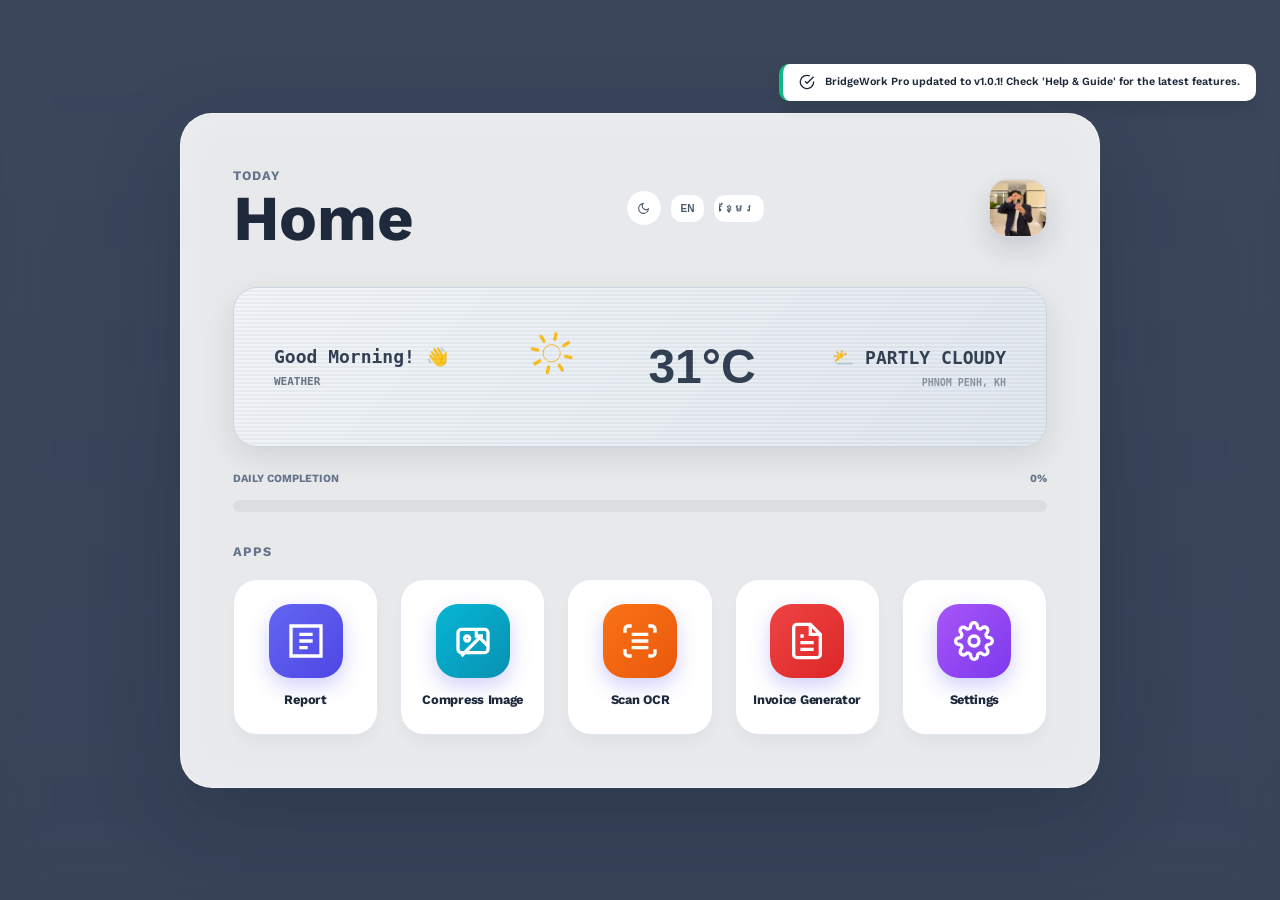
==== commit d9d23cc6: "Add files via upload" ====
--- a/index.html
+++ b/index.html
@@ -10,9 +10,11 @@
 <script src="https://cdnjs.cloudflare.com/ajax/libs/jspdf/2.5.1/jspdf.umd.min.js"></script>
 <script src="https://cdnjs.cloudflare.com/ajax/libs/jspdf-autotable/3.5.23/jspdf.plugin.autotable.min.js"></script>
 <script src="https://cdnjs.cloudflare.com/ajax/libs/html2canvas/1.4.1/html2canvas.min.js"></script>
+<script src="https://cdn.tailwindcss.com"></script>
 <link href="https://cdn.jsdelivr.net/gh/fontsource/fontsource@main/css/inter.css" rel="stylesheet">
 <script src="https://cdn.jsdelivr.net/npm/tesseract.js@5/dist/tesseract.min.js"></script>
 <link href="https://fonts.googleapis.com/css2?family=Kantumruy+Pro:wght@400;600;700&display=swap" rel="stylesheet">
+<link href="https://fonts.googleapis.com/css2?family=Noto+Sans+Khmer:wght@400;700&family=Noto+Serif+Khmer:wght@700&display=swap" rel="stylesheet">
 <link rel="stylesheet" href="styles/Untitled-1.css">
 <style>
 :root {
@@ -34,6 +36,41 @@
 }
 
 .no-animations * { transition: none !important; animation: none !important; }
+
+/* Invoice Pro Styles from Backup */
+.khmer-muol { font-family: 'Noto Serif Khmer', serif; }
+.text-maroon { color: #8B0000; }
+.invoice-wrapper {
+    width: 210mm; /* A4 Desktop Base */
+    min-height: 297mm;
+    padding: 12mm;
+    margin: 20px auto;
+    background: white !important;
+    box-shadow: 0 10px 50px rgba(0,0,0,0.1);
+    position: relative;
+    color: #1e293b;
+}
+.invoice-wrapper table { width: 100%; border-collapse: collapse; table-layout: fixed; }
+.invoice-wrapper th { border-top: 2px solid #000; border-bottom: 2px solid #000; padding: 10px 5px; font-size: 11px; }
+.invoice-wrapper td { border-bottom: 1px solid #f1f5f9; padding: 10px 6px; font-size: 14px; vertical-align: middle; }
+.aba-box { background: #f0f7ff; border-left: 5px solid #1e40af; }
+.balance-box { border-top: 4px double #000; border-bottom: 4px double #000; }
+.date-container { cursor: pointer; border-radius: 6px; padding: 4px; transition: all 0.2s; border: 1px solid transparent; }
+
+/* A5 Scaling Adjustments to prevent text wrapping */
+.invoice-wrapper.invoice-a5 { font-size: 11px; }
+.invoice-wrapper.invoice-a5 h1 { font-size: 24px !important; }
+.invoice-wrapper.invoice-a5 h2 { font-size: 20px !important; }
+.invoice-wrapper.invoice-a5 #docTitleLabel { font-size: 22px !important; }
+.invoice-wrapper.invoice-a5 .text-4xl { font-size: 22px !important; } /* Grand Total Amount */
+.invoice-wrapper.invoice-a5 .text-xl { font-size: 12px !important; } /* Total/Subtotal Labels */
+.invoice-wrapper.invoice-a5 .text-2xl { font-size: 16px !important; } /* ABA Number */
+.invoice-wrapper.invoice-a5 .text-3xl { font-size: 18px !important; } /* Balance Due */
+.invoice-wrapper.invoice-a5 table th, 
+.invoice-wrapper.invoice-a5 table td { padding: 5px 3px !important; font-size: 10px; }
+.invoice-wrapper.invoice-a5 .aba-box { padding: 10px !important; }
+.invoice-wrapper.invoice-a5 .mt-20 { margin-top: 15px !important; }
+.invoice-wrapper.invoice-a5 .w-5\/12 { width: 55% !important; } /* Expand summary area for A5 to prevent wrapping */
 
 /* --- Enhanced Home Redesign --- */
 /* Home Decor UI Enhancements */
@@ -2805,118 +2842,118 @@
     background: rgba(5, 18, 43, 0.66) !important;
 }
 
-body.tool-shell:not(.full-screen-tool-shell) .main {
-    /* Adjust width and margin to accommodate the sidebar */
-    width: calc(100% - 260px) !important; /* Sidebar width (200px) + left/right padding/margin */
-    max-width: 1600px !important; /* Restore original max-width */
+body.tool-shell:not(.full-screen-tool-shell) .main {
+    /* Adjust width and margin to accommodate the sidebar */
+    width: calc(100% - 260px) !important; /* Sidebar width (200px) + left/right padding/margin */
+    max-width: 1600px !important; /* Restore original max-width */
     min-height: 100vh;
     margin-left: 230px !important; /* Sidebar width + some gap */
     padding: 24px clamp(14px, 4vw, 48px) !important;
     border: 0 !important;
-    border-radius: 0 !important;
-    background: rgba(5, 18, 43, 0.72) !important;
-}
-
-.mobile-report-menu-btn,
-.invoice-control-label {
-    display: none;
-}
-
-@media (max-width: 1024px) {
-    body.tool-shell:not(.full-screen-tool-shell) .sidebar {
-        display: flex !important;
-        position: fixed !important;
-        inset: 0 auto 0 0 !important;
-        width: min(82vw, 310px) !important;
-        height: 100dvh !important;
-        transform: translateX(-105%) !important;
-        visibility: hidden !important;
-        opacity: 0;
-        z-index: 10000 !important;
-        border-radius: 0 22px 22px 0 !important;
-        transition: transform 0.28s ease, opacity 0.28s ease, visibility 0.28s ease !important;
-        overflow-y: auto !important;
-    }
-
-    body.tool-shell:not(.full-screen-tool-shell).mobile-sidebar-open .sidebar {
-        transform: translateX(0) !important;
-        visibility: visible !important;
-        opacity: 1;
-    }
-
-    body.tool-shell:not(.full-screen-tool-shell) .main {
-        width: 100vw !important;
-        max-width: 100vw !important;
-        min-height: 100dvh;
-        margin: 0 !important;
-        padding: 0 !important;
-        background: #f6f8fc !important;
-        box-shadow: none !important;
-        border: 0 !important;
-        border-radius: 0 !important;
-    }
-
-    body.tool-shell:not(.full-screen-tool-shell)::before {
-        content: "";
-        position: fixed;
-        inset: 0;
-        background: rgba(15, 23, 42, 0.48);
-        opacity: 0;
-        pointer-events: none;
-        z-index: 9999;
-        transition: opacity 0.25s ease;
-    }
-
-    body.tool-shell:not(.full-screen-tool-shell).mobile-sidebar-open::before {
-        opacity: 1;
-        pointer-events: auto;
-    }
-
-    body.tool-shell:not(.full-screen-tool-shell) .view-section {
-        width: 100% !important;
-        max-width: 100% !important;
-    }
-
-    body.report-dashboard-shell .mobile-report-menu-btn {
-        position: fixed;
-        left: max(12px, env(safe-area-inset-left));
-        bottom: calc(16px + env(safe-area-inset-bottom));
-        z-index: 9000;
-        display: inline-flex;
-        align-items: center;
-        justify-content: center;
-        width: 48px;
-        height: 48px;
-        border: 0;
-        border-radius: 16px;
-        background: #111827;
-        color: #fff;
-        box-shadow: 0 14px 34px rgba(15, 23, 42, 0.3);
-        cursor: pointer;
-    }
-
-    body.report-dashboard-shell .mobile-report-menu-btn svg {
-        width: 22px;
-        height: 22px;
-    }
-}
-
-/* Independent Tool Layout (OCR, Compress, Invoice) */
-body.full-screen-tool-shell .main {
-    width: 100% !important;
-    max-width: none !important;
+    border-radius: 0 !important;
+    background: rgba(5, 18, 43, 0.72) !important;
+}
+
+.mobile-report-menu-btn,
+.invoice-control-label {
+    display: none;
+}
+
+@media (max-width: 1024px) {
+    body.tool-shell:not(.full-screen-tool-shell) .sidebar {
+        display: flex !important;
+        position: fixed !important;
+        inset: 0 auto 0 0 !important;
+        width: min(82vw, 310px) !important;
+        height: 100dvh !important;
+        transform: translateX(-105%) !important;
+        visibility: hidden !important;
+        opacity: 0;
+        z-index: 10000 !important;
+        border-radius: 0 22px 22px 0 !important;
+        transition: transform 0.28s ease, opacity 0.28s ease, visibility 0.28s ease !important;
+        overflow-y: auto !important;
+    }
+
+    body.tool-shell:not(.full-screen-tool-shell).mobile-sidebar-open .sidebar {
+        transform: translateX(0) !important;
+        visibility: visible !important;
+        opacity: 1;
+    }
+
+    body.tool-shell:not(.full-screen-tool-shell) .main {
+        width: 100vw !important;
+        max-width: 100vw !important;
+        min-height: 100dvh;
+        margin: 0 !important;
+        padding: 0 !important;
+        background: #f6f8fc !important;
+        box-shadow: none !important;
+        border: 0 !important;
+        border-radius: 0 !important;
+    }
+
+    body.tool-shell:not(.full-screen-tool-shell)::before {
+        content: "";
+        position: fixed;
+        inset: 0;
+        background: rgba(15, 23, 42, 0.48);
+        opacity: 0;
+        pointer-events: none;
+        z-index: 9999;
+        transition: opacity 0.25s ease;
+    }
+
+    body.tool-shell:not(.full-screen-tool-shell).mobile-sidebar-open::before {
+        opacity: 1;
+        pointer-events: auto;
+    }
+
+    body.tool-shell:not(.full-screen-tool-shell) .view-section {
+        width: 100% !important;
+        max-width: 100% !important;
+    }
+
+    body.report-dashboard-shell .mobile-report-menu-btn {
+        position: fixed;
+        left: max(12px, env(safe-area-inset-left));
+        bottom: calc(16px + env(safe-area-inset-bottom));
+        z-index: 9000;
+        display: inline-flex;
+        align-items: center;
+        justify-content: center;
+        width: 48px;
+        height: 48px;
+        border: 0;
+        border-radius: 16px;
+        background: #111827;
+        color: #fff;
+        box-shadow: 0 14px 34px rgba(15, 23, 42, 0.3);
+        cursor: pointer;
+    }
+
+    body.report-dashboard-shell .mobile-report-menu-btn svg {
+        width: 22px;
+        height: 22px;
+    }
+}
+
+/* Independent Tool Layout (OCR, Compress, Invoice) */
+body.full-screen-tool-shell .main {
+    width: 100% !important;
+    max-width: none !important;
     min-height: 100vh;
     margin: 0 !important;
     padding: 0 !important; /* Shells like compress-shell handle their own spacing */
     border: 0 !important;
     border-radius: 0 !important;
     background: transparent !important;
-    box-shadow: none !important;
-}
-
-body.full-screen-tool-shell > .mobile-nav {
-    display: none !important;
-}
+    box-shadow: none !important;
+}
+
+body.full-screen-tool-shell > .mobile-nav {
+    display: none !important;
+}
 
 body.home-shell #homeView {
     min-height: calc(100vh - 84px);
@@ -3005,223 +3042,223 @@
     border-radius: 22px;
 }
 
-@media (max-width: 700px) {
+@media (max-width: 700px) {
     body.home-shell .main {
         padding: 12px 10px !important;
     }
 
-    body.tool-shell .main {
-        padding: 14px !important;
-    }
-
-    body.tool-shell:not(.full-screen-tool-shell) .main {
-        padding: 0 0 calc(78px + env(safe-area-inset-bottom)) !important;
-    }
-
-    body.tool-shell:not(.full-screen-tool-shell) .header-container {
-        position: sticky;
-        top: 0;
-        z-index: 80;
-        padding: 8px 8px 6px !important;
-        background: #f6f8fc;
-    }
-
-    body.tool-shell:not(.full-screen-tool-shell) .header-panel-group,
-    body.tool-shell:not(.full-screen-tool-shell) .header-panel {
-        gap: 6px !important;
-    }
-
-    body.tool-shell:not(.full-screen-tool-shell) #mainHeaderPanel {
-        display: grid !important;
-        grid-template-columns: 1fr !important;
-    }
-
-    body.tool-shell:not(.full-screen-tool-shell) .active-widgets {
-        display: none !important;
-    }
-
-    body.tool-shell:not(.full-screen-tool-shell) #reportControls {
-        margin-left: 0 !important;
-        width: 100%;
-        justify-content: space-between !important;
-    }
-
-    body.tool-shell:not(.full-screen-tool-shell) #dashboardView {
-        padding: 0 8px 12px !important;
-    }
-
-    body.tool-shell:not(.full-screen-tool-shell) #dashboardView .profile-cover-wrapper {
-        height: 118px !important;
-        margin-bottom: 10px !important;
-        border-radius: 16px !important;
-    }
-
-    body.tool-shell:not(.full-screen-tool-shell) #dashboardView .profile-info-overlay {
-        left: 16px !important;
-        bottom: 14px !important;
-    }
-
-    body.tool-shell:not(.full-screen-tool-shell) #dashboardView .profile-info-overlay h1 {
-        font-size: 25px !important;
-        letter-spacing: 0 !important;
-        line-height: 1.05 !important;
-    }
-
-    body.tool-shell:not(.full-screen-tool-shell) #dashboardView .profile-info-overlay p,
-    body.tool-shell:not(.full-screen-tool-shell) #dashboardView .cover-actions-group,
-    body.tool-shell:not(.full-screen-tool-shell) #dashboardView .greeting-text {
-        display: none !important;
-    }
-
-    body.tool-shell:not(.full-screen-tool-shell) #dashboardView .cover-weather-info {
-        margin-top: 8px !important;
-        padding: 6px 10px !important;
-        font-size: 9px !important;
-    }
-
-    body.tool-shell:not(.full-screen-tool-shell) #dashboardView > .card {
-        margin-bottom: 10px !important;
-        padding: 12px !important;
-        border-radius: 14px !important;
-    }
-
-    body.tool-shell:not(.full-screen-tool-shell) #dashboardView .tools-grid {
-        display: grid !important;
-        grid-auto-flow: column;
-        grid-auto-columns: 42%;
-        grid-template-rows: repeat(2, minmax(82px, auto));
-        grid-template-columns: none !important;
-        gap: 8px;
-        margin: 0 -8px 12px 0 !important;
-        padding: 0 8px 4px 0;
-        overflow-x: auto;
-        overscroll-behavior-x: contain;
-        scroll-snap-type: x proximity;
-        scrollbar-width: none;
-    }
-
-    body.tool-shell:not(.full-screen-tool-shell) #dashboardView .tools-grid::-webkit-scrollbar {
-        display: none;
-    }
-
-    body.tool-shell:not(.full-screen-tool-shell) #dashboardView .tool-card-shortcut {
-        min-height: 82px;
-        padding: 10px 8px !important;
-        border-radius: 14px !important;
-        gap: 6px !important;
-        scroll-snap-align: start;
-    }
-
-    body.tool-shell:not(.full-screen-tool-shell) #dashboardView .tool-card-shortcut .icon-box {
-        width: 34px !important;
-        height: 34px !important;
-        border-radius: 10px !important;
-    }
-
-    body.tool-shell:not(.full-screen-tool-shell) #dashboardView .tool-card-shortcut span {
-        max-width: 100%;
-        font-size: 10px !important;
-        line-height: 1.15 !important;
-        display: -webkit-box;
-        -webkit-line-clamp: 2;
-        -webkit-box-orient: vertical;
-        overflow: hidden;
-    }
-
-    body.tool-shell:not(.full-screen-tool-shell) #dashboardView .tool-summary-text {
-        font-size: 8px !important;
-        line-height: 1.1 !important;
-    }
-
-    body.tool-shell:not(.full-screen-tool-shell) #dashboardView .project-selector-card {
-        margin-bottom: 12px !important;
-        padding: 12px !important;
-        border-radius: 16px !important;
-        gap: 10px !important;
-    }
-
-    body.tool-shell:not(.full-screen-tool-shell) #dashboardView .project-icon-glow {
-        width: 48px !important;
-        height: 48px !important;
-        border-radius: 14px !important;
-    }
-
-    body.tool-shell:not(.full-screen-tool-shell) #dashboardView .project-mini-label {
-        font-size: 9px !important;
-    }
-
-    body.tool-shell:not(.full-screen-tool-shell) #dashboardView .workspace-dropdown {
-        font-size: 18px !important;
-        line-height: 1.1 !important;
-    }
-
-    body.tool-shell:not(.full-screen-tool-shell) #dashboardView .new-project-btn-creative {
-        min-width: 104px !important;
-        padding: 10px !important;
-        border-radius: 14px !important;
-    }
-
-    body.tool-shell:not(.full-screen-tool-shell) #dashboardView .cards {
-        grid-template-columns: repeat(2, minmax(0, 1fr)) !important;
-        gap: 8px !important;
-        margin-bottom: 12px !important;
-    }
-
-    body.tool-shell:not(.full-screen-tool-shell) #dashboardView .cards .card {
-        min-height: 112px;
-        padding: 12px !important;
-        border-radius: 14px !important;
-    }
-
-    body.tool-shell:not(.full-screen-tool-shell) #dashboardView .card-icon {
-        width: 34px !important;
-        height: 34px !important;
-        border-radius: 10px !important;
-        margin-bottom: 8px !important;
-    }
-
-    body.tool-shell:not(.full-screen-tool-shell) #dashboardView .card-value {
-        font-size: 26px !important;
-        line-height: 1 !important;
-    }
-
-    body.tool-shell:not(.full-screen-tool-shell) #dashboardView .card-label,
-    body.tool-shell:not(.full-screen-tool-shell) #dashboardView .card-sub {
-        font-size: 9px !important;
-        line-height: 1.2 !important;
-    }
-
-    body.tool-shell:not(.full-screen-tool-shell) #dashboardView .progress-section {
-        margin-bottom: 12px !important;
-        padding: 12px !important;
-        border-radius: 16px !important;
-    }
-
-    body.tool-shell:not(.full-screen-tool-shell) #dashboardView .rings {
-        display: grid !important;
-        grid-template-columns: 1fr 1fr;
-        gap: 8px !important;
-    }
-
-    body.tool-shell:not(.full-screen-tool-shell) #dashboardView .ring-card {
-        padding: 10px !important;
-        border-radius: 14px !important;
-    }
-
-    body.tool-shell:not(.full-screen-tool-shell) #dashboardView .ring-circle {
-        width: 82px !important;
-        height: 82px !important;
-    }
-
-    body.tool-shell:not(.full-screen-tool-shell) #dashboardView .charts-section {
-        grid-template-columns: 1fr !important;
-        gap: 10px !important;
-    }
-
-    body.tool-shell:not(.full-screen-tool-shell) #dashboardView .chart-box {
-        padding: 12px !important;
-        border-radius: 16px !important;
-    }
+    body.tool-shell .main {
+        padding: 14px !important;
+    }
+
+    body.tool-shell:not(.full-screen-tool-shell) .main {
+        padding: 0 0 calc(78px + env(safe-area-inset-bottom)) !important;
+    }
+
+    body.tool-shell:not(.full-screen-tool-shell) .header-container {
+        position: sticky;
+        top: 0;
+        z-index: 80;
+        padding: 8px 8px 6px !important;
+        background: #f6f8fc;
+    }
+
+    body.tool-shell:not(.full-screen-tool-shell) .header-panel-group,
+    body.tool-shell:not(.full-screen-tool-shell) .header-panel {
+        gap: 6px !important;
+    }
+
+    body.tool-shell:not(.full-screen-tool-shell) #mainHeaderPanel {
+        display: grid !important;
+        grid-template-columns: 1fr !important;
+    }
+
+    body.tool-shell:not(.full-screen-tool-shell) .active-widgets {
+        display: none !important;
+    }
+
+    body.tool-shell:not(.full-screen-tool-shell) #reportControls {
+        margin-left: 0 !important;
+        width: 100%;
+        justify-content: space-between !important;
+    }
+
+    body.tool-shell:not(.full-screen-tool-shell) #dashboardView {
+        padding: 0 8px 12px !important;
+    }
+
+    body.tool-shell:not(.full-screen-tool-shell) #dashboardView .profile-cover-wrapper {
+        height: 118px !important;
+        margin-bottom: 10px !important;
+        border-radius: 16px !important;
+    }
+
+    body.tool-shell:not(.full-screen-tool-shell) #dashboardView .profile-info-overlay {
+        left: 16px !important;
+        bottom: 14px !important;
+    }
+
+    body.tool-shell:not(.full-screen-tool-shell) #dashboardView .profile-info-overlay h1 {
+        font-size: 25px !important;
+        letter-spacing: 0 !important;
+        line-height: 1.05 !important;
+    }
+
+    body.tool-shell:not(.full-screen-tool-shell) #dashboardView .profile-info-overlay p,
+    body.tool-shell:not(.full-screen-tool-shell) #dashboardView .cover-actions-group,
+    body.tool-shell:not(.full-screen-tool-shell) #dashboardView .greeting-text {
+        display: none !important;
+    }
+
+    body.tool-shell:not(.full-screen-tool-shell) #dashboardView .cover-weather-info {
+        margin-top: 8px !important;
+        padding: 6px 10px !important;
+        font-size: 9px !important;
+    }
+
+    body.tool-shell:not(.full-screen-tool-shell) #dashboardView > .card {
+        margin-bottom: 10px !important;
+        padding: 12px !important;
+        border-radius: 14px !important;
+    }
+
+    body.tool-shell:not(.full-screen-tool-shell) #dashboardView .tools-grid {
+        display: grid !important;
+        grid-auto-flow: column;
+        grid-auto-columns: 42%;
+        grid-template-rows: repeat(2, minmax(82px, auto));
+        grid-template-columns: none !important;
+        gap: 8px;
+        margin: 0 -8px 12px 0 !important;
+        padding: 0 8px 4px 0;
+        overflow-x: auto;
+        overscroll-behavior-x: contain;
+        scroll-snap-type: x proximity;
+        scrollbar-width: none;
+    }
+
+    body.tool-shell:not(.full-screen-tool-shell) #dashboardView .tools-grid::-webkit-scrollbar {
+        display: none;
+    }
+
+    body.tool-shell:not(.full-screen-tool-shell) #dashboardView .tool-card-shortcut {
+        min-height: 82px;
+        padding: 10px 8px !important;
+        border-radius: 14px !important;
+        gap: 6px !important;
+        scroll-snap-align: start;
+    }
+
+    body.tool-shell:not(.full-screen-tool-shell) #dashboardView .tool-card-shortcut .icon-box {
+        width: 34px !important;
+        height: 34px !important;
+        border-radius: 10px !important;
+    }
+
+    body.tool-shell:not(.full-screen-tool-shell) #dashboardView .tool-card-shortcut span {
+        max-width: 100%;
+        font-size: 10px !important;
+        line-height: 1.15 !important;
+        display: -webkit-box;
+        -webkit-line-clamp: 2;
+        -webkit-box-orient: vertical;
+        overflow: hidden;
+    }
+
+    body.tool-shell:not(.full-screen-tool-shell) #dashboardView .tool-summary-text {
+        font-size: 8px !important;
+        line-height: 1.1 !important;
+    }
+
+    body.tool-shell:not(.full-screen-tool-shell) #dashboardView .project-selector-card {
+        margin-bottom: 12px !important;
+        padding: 12px !important;
+        border-radius: 16px !important;
+        gap: 10px !important;
+    }
+
+    body.tool-shell:not(.full-screen-tool-shell) #dashboardView .project-icon-glow {
+        width: 48px !important;
+        height: 48px !important;
+        border-radius: 14px !important;
+    }
+
+    body.tool-shell:not(.full-screen-tool-shell) #dashboardView .project-mini-label {
+        font-size: 9px !important;
+    }
+
+    body.tool-shell:not(.full-screen-tool-shell) #dashboardView .workspace-dropdown {
+        font-size: 18px !important;
+        line-height: 1.1 !important;
+    }
+
+    body.tool-shell:not(.full-screen-tool-shell) #dashboardView .new-project-btn-creative {
+        min-width: 104px !important;
+        padding: 10px !important;
+        border-radius: 14px !important;
+    }
+
+    body.tool-shell:not(.full-screen-tool-shell) #dashboardView .cards {
+        grid-template-columns: repeat(2, minmax(0, 1fr)) !important;
+        gap: 8px !important;
+        margin-bottom: 12px !important;
+    }
+
+    body.tool-shell:not(.full-screen-tool-shell) #dashboardView .cards .card {
+        min-height: 112px;
+        padding: 12px !important;
+        border-radius: 14px !important;
+    }
+
+    body.tool-shell:not(.full-screen-tool-shell) #dashboardView .card-icon {
+        width: 34px !important;
+        height: 34px !important;
+        border-radius: 10px !important;
+        margin-bottom: 8px !important;
+    }
+
+    body.tool-shell:not(.full-screen-tool-shell) #dashboardView .card-value {
+        font-size: 26px !important;
+        line-height: 1 !important;
+    }
+
+    body.tool-shell:not(.full-screen-tool-shell) #dashboardView .card-label,
+    body.tool-shell:not(.full-screen-tool-shell) #dashboardView .card-sub {
+        font-size: 9px !important;
+        line-height: 1.2 !important;
+    }
+
+    body.tool-shell:not(.full-screen-tool-shell) #dashboardView .progress-section {
+        margin-bottom: 12px !important;
+        padding: 12px !important;
+        border-radius: 16px !important;
+    }
+
+    body.tool-shell:not(.full-screen-tool-shell) #dashboardView .rings {
+        display: grid !important;
+        grid-template-columns: 1fr 1fr;
+        gap: 8px !important;
+    }
+
+    body.tool-shell:not(.full-screen-tool-shell) #dashboardView .ring-card {
+        padding: 10px !important;
+        border-radius: 14px !important;
+    }
+
+    body.tool-shell:not(.full-screen-tool-shell) #dashboardView .ring-circle {
+        width: 82px !important;
+        height: 82px !important;
+    }
+
+    body.tool-shell:not(.full-screen-tool-shell) #dashboardView .charts-section {
+        grid-template-columns: 1fr !important;
+        gap: 10px !important;
+    }
+
+    body.tool-shell:not(.full-screen-tool-shell) #dashboardView .chart-box {
+        padding: 12px !important;
+        border-radius: 16px !important;
+    }
     
     /* Invoice View specific adjustments */
     body.full-screen-tool-shell #invoiceView .compress-shell {
@@ -3229,6 +3266,8 @@
     }
 
     body.full-screen-tool-shell #invoiceView .invoice-wrapper {
+        width: 100% !important; /* Fit to screen on mobile */
+        min-height: auto !important;
         padding: 15px !important; /* Reduce main invoice padding */
         box-shadow: none !important; /* Remove heavy shadow */
         border-radius: 0 !important; /* No border radius for full width */
@@ -3259,105 +3298,105 @@
         font-size: 11px !important;
         padding: 6px 8px !important;
     }
-    body.full-screen-tool-shell #invoiceView .no-print label {
-        font-size: 10px !important;
-    }
-
-    body.full-screen-tool-shell #invoiceView .invoice-control-panel {
-        display: grid !important;
-        grid-template-columns: 1fr !important;
-        align-items: stretch !important;
-        padding: 10px !important;
-        gap: 10px !important;
-        overflow: visible !important;
-        border-radius: 18px !important;
-        background: #eef2f7 !important;
-    }
-
-    body.full-screen-tool-shell #invoiceView .invoice-control-panel:has(.invoice-export-group) {
-        margin-bottom: 12px !important;
-    }
-
-    body.full-screen-tool-shell #invoiceView .invoice-control-panel > .invoice-control-group {
-        min-width: 0 !important;
-        width: 100% !important;
-        display: grid !important;
-        grid-template-columns: repeat(2, minmax(0, 1fr));
-        align-items: center !important;
-        gap: 8px !important;
-        padding: 10px !important;
-        border-radius: 16px !important;
-        background: #ffffff !important;
-        border: 1px solid var(--border-color);
-        box-shadow: 0 8px 22px rgba(15, 23, 42, 0.06);
-    }
-
-    body.full-screen-tool-shell #invoiceView .invoice-control-label {
-        display: block !important;
-        grid-column: 1 / -1;
-        font-size: 9px !important;
-        font-weight: 900;
-        color: var(--text-muted);
-        text-transform: uppercase;
-        letter-spacing: 0.08em;
-        padding: 0 2px 2px;
-    }
-
-    body.full-screen-tool-shell #invoiceView .invoice-control-group > button,
-    body.full-screen-tool-shell #invoiceView .invoice-control-group > select,
-    body.full-screen-tool-shell #invoiceView .invoice-control-group > label {
-        width: 100% !important;
-        min-width: 0 !important;
-        height: 38px !important;
-        justify-content: center !important;
-        white-space: nowrap !important;
-        overflow: hidden;
-        text-overflow: ellipsis;
-        margin: 0 !important;
-    }
-
-    body.full-screen-tool-shell #invoiceView .invoice-control-group > select {
-        text-align: center;
-        text-align-last: center;
-    }
-
-    body.full-screen-tool-shell #invoiceView .invoice-edit-group > button:first-of-type {
-        grid-column: 1 / -1;
-        height: 42px !important;
-        font-size: 12px !important;
-    }
-
-    body.full-screen-tool-shell #invoiceView .invoice-export-group {
-        position: fixed !important;
-        left: 10px;
-        right: 10px;
-        bottom: calc(10px + env(safe-area-inset-bottom));
-        z-index: 1200;
-        grid-template-columns: repeat(4, minmax(0, 1fr)) !important;
-        padding: 8px !important;
-        border-radius: 18px !important;
-        background: rgba(255, 255, 255, 0.94) !important;
-        backdrop-filter: blur(18px);
-        -webkit-backdrop-filter: blur(18px);
-        box-shadow: 0 16px 40px rgba(15, 23, 42, 0.22) !important;
-    }
-
-    body.full-screen-tool-shell #invoiceView .invoice-export-group > button {
-        padding-inline: 6px !important;
-        height: 40px !important;
-        font-size: 10px !important;
-    }
-
-    body.full-screen-tool-shell #invoiceView .invoice-export-group .invoice-control-label {
-        display: none !important;
-    }
-
-    body.full-screen-tool-shell #invoiceView .invoice-wrapper {
-        margin-top: 12px !important;
-        margin-bottom: calc(76px + env(safe-area-inset-bottom)) !important;
-    }
-
-    /* Invoice Header */
+    body.full-screen-tool-shell #invoiceView .no-print label {
+        font-size: 10px !important;
+    }
+
+    body.full-screen-tool-shell #invoiceView .invoice-control-panel {
+        display: grid !important;
+        grid-template-columns: 1fr !important;
+        align-items: stretch !important;
+        padding: 10px !important;
+        gap: 10px !important;
+        overflow: visible !important;
+        border-radius: 18px !important;
+        background: #eef2f7 !important;
+    }
+
+    body.full-screen-tool-shell #invoiceView .invoice-control-panel:has(.invoice-export-group) {
+        margin-bottom: 12px !important;
+    }
+
+    body.full-screen-tool-shell #invoiceView .invoice-control-panel > .invoice-control-group {
+        min-width: 0 !important;
+        width: 100% !important;
+        display: grid !important;
+        grid-template-columns: repeat(2, minmax(0, 1fr));
+        align-items: center !important;
+        gap: 8px !important;
+        padding: 10px !important;
+        border-radius: 16px !important;
+        background: #ffffff !important;
+        border: 1px solid var(--border-color);
+        box-shadow: 0 8px 22px rgba(15, 23, 42, 0.06);
+    }
+
+    body.full-screen-tool-shell #invoiceView .invoice-control-label {
+        display: block !important;
+        grid-column: 1 / -1;
+        font-size: 9px !important;
+        font-weight: 900;
+        color: var(--text-muted);
+        text-transform: uppercase;
+        letter-spacing: 0.08em;
+        padding: 0 2px 2px;
+    }
+
+    body.full-screen-tool-shell #invoiceView .invoice-control-group > button,
+    body.full-screen-tool-shell #invoiceView .invoice-control-group > select,
+    body.full-screen-tool-shell #invoiceView .invoice-control-group > label {
+        width: 100% !important;
+        min-width: 0 !important;
+        height: 38px !important;
+        justify-content: center !important;
+        white-space: nowrap !important;
+        overflow: hidden;
+        text-overflow: ellipsis;
+        margin: 0 !important;
+    }
+
+    body.full-screen-tool-shell #invoiceView .invoice-control-group > select {
+        text-align: center;
+        text-align-last: center;
+    }
+
+    body.full-screen-tool-shell #invoiceView .invoice-edit-group > button:first-of-type {
+        grid-column: 1 / -1;
+        height: 42px !important;
+        font-size: 12px !important;
+    }
+
+    body.full-screen-tool-shell #invoiceView .invoice-export-group {
+        position: fixed !important;
+        left: 10px;
+        right: 10px;
+        bottom: calc(10px + env(safe-area-inset-bottom));
+        z-index: 1200;
+        grid-template-columns: repeat(4, minmax(0, 1fr)) !important;
+        padding: 8px !important;
+        border-radius: 18px !important;
+        background: rgba(255, 255, 255, 0.94) !important;
+        backdrop-filter: blur(18px);
+        -webkit-backdrop-filter: blur(18px);
+        box-shadow: 0 16px 40px rgba(15, 23, 42, 0.22) !important;
+    }
+
+    body.full-screen-tool-shell #invoiceView .invoice-export-group > button {
+        padding-inline: 6px !important;
+        height: 40px !important;
+        font-size: 10px !important;
+    }
+
+    body.full-screen-tool-shell #invoiceView .invoice-export-group .invoice-control-label {
+        display: none !important;
+    }
+
+    body.full-screen-tool-shell #invoiceView .invoice-wrapper {
+        margin-top: 12px !important;
+        margin-bottom: calc(76px + env(safe-area-inset-bottom)) !important;
+    }
+
+    /* Invoice Header */
     body.full-screen-tool-shell #invoiceView .invoice-wrapper > div:first-child { /* flex items-center justify-between mb-4 */
         flex-direction: column;
         align-items: center;
@@ -4130,16 +4169,16 @@
     </div>
 </div>
 
-<div class="main">
-<button class="mobile-report-menu-btn" type="button" onclick="toggleMobileSidebar()" aria-label="Open report menu">
-    <svg viewBox="0 0 24 24" fill="none" stroke="currentColor" stroke-width="2.2" stroke-linecap="round" stroke-linejoin="round">
-        <line x1="4" y1="6" x2="20" y2="6"></line>
-        <line x1="4" y1="12" x2="20" y2="12"></line>
-        <line x1="4" y1="18" x2="14" y2="18"></line>
-    </svg>
-</button>
-
-<div class="header-container">
+<div class="main">
+<button class="mobile-report-menu-btn" type="button" onclick="toggleMobileSidebar()" aria-label="Open report menu">
+    <svg viewBox="0 0 24 24" fill="none" stroke="currentColor" stroke-width="2.2" stroke-linecap="round" stroke-linejoin="round">
+        <line x1="4" y1="6" x2="20" y2="6"></line>
+        <line x1="4" y1="12" x2="20" y2="12"></line>
+        <line x1="4" y1="18" x2="14" y2="18"></line>
+    </svg>
+</button>
+
+<div class="header-container">
     <div class="header-panel-group" id="mainHeaderPanel">
         <div class="header-panel">
             <div class="header-info-box">
@@ -4584,28 +4623,32 @@
 
 <div id="invoiceView" class="compress-tool-view" style="display:none; background: #f1f5f9;">
     <div class="compress-shell" style="max-width: 950px; padding: 20px;">
-        
-        <!-- MINIMAL CONTROL PANEL -->
-        <div class="no-print invoice-control-panel" style="background: white; padding: 12px 20px; border-radius: 16px; border: 1px solid var(--border-color); display: flex; flex-wrap: nowrap; justify-content: space-between; align-items: center; gap: 15px; margin-bottom: 15px; box-shadow: var(--card-shadow); overflow-x: auto;">
-            <div class="invoice-control-group invoice-edit-group" style="display: flex; align-items: center; gap: 10px;">
-                <div class="invoice-control-label">Edit Invoice</div>
-                <button onclick="addRow()" class="btn btn-primary" style="padding: 8px 16px; font-weight: 800; white-space: nowrap;">+ ថែមជួរ / Add Row</button>
-                <button onclick="toggleInvoiceSetup()" class="btn btn-outline" style="font-size: 11px; padding: 8px 12px; white-space: nowrap;">Setup Info</button>
-                <div class="divider-v" style="width: 1px; height: 24px; background: var(--border-color);"></div>
-                
-                <select id="docType" onchange="updateDocumentTitle(this.value)" style="border: none; background: #f8fafc; padding: 8px 12px; border-radius: 10px; font-weight: 800; font-size: 11px; cursor: pointer; color: var(--text-main); outline: none;">
-                    <option value="invoice" selected>Invoice / វិក្កយបត្រ</option>
-                    <option value="quotation">Quotation / សម្រង់តម្លៃ</option>
-                </select>
-
-                <label style="display: flex; align-items: center; gap: 8px; cursor: pointer; background: #f8fafc; padding: 8px 12px; border-radius: 10px;">
-                    <input type="checkbox" id="taxToggle" checked onchange="calc()" style="accent-color: var(--primary);">
-                    <span style="font-size: 10px; font-weight: 800; color: var(--text-muted);">TAX (15%)</span>
+
+        <!-- ENHANCED CONTROL PANEL -->
+        <div class="no-print sticky top-0 bg-white/95 backdrop-blur border-b p-4 flex flex-wrap justify-center items-center gap-4 z-50 shadow-sm rounded-2xl mb-6">
+            <button onclick="addRow()" class="bg-emerald-600 text-white px-4 py-2 rounded-lg font-bold shadow hover:bg-emerald-700 transition-all">+ ថែមជួរ / Add Row</button>
+            <button onclick="toggleInvoiceSetup()" class="bg-slate-100 text-slate-700 px-4 py-2 rounded-lg font-bold hover:bg-slate-200 transition-all">Setup Info</button>
+            
+            <select id="docType" onchange="updateDocumentTitle(this.value)" class="bg-amber-50 border border-amber-200 text-amber-900 px-4 py-2 rounded-lg font-bold outline-none cursor-pointer">
+                <option value="invoice" selected>Invoice / វិក្កយបត្រ</option>
+                <option value="quotation">Quotation / សម្រង់តម្លៃ</option>
+            </select>
+
+            <select id="paperSize" onchange="updatePaperSize(this.value)" class="bg-slate-50 border border-slate-200 text-slate-900 px-4 py-2 rounded-lg font-bold outline-none cursor-pointer">
+                <option value="A4" selected>A4 Size (Standard)</option>
+                <option value="A5">A5 Size (Half)</option>
+            </select>
+
+            <div class="flex items-center gap-2 bg-blue-50 px-4 py-2 rounded-lg border border-blue-100">
+                <span class="text-xs font-bold text-blue-700 uppercase">Tax (15%)</span>
+                <label class="relative inline-flex items-center cursor-pointer">
+                    <input type="checkbox" id="taxToggle" class="sr-only peer" checked onchange="calc()">
+                    <div class="w-11 h-6 bg-gray-300 peer-focus:outline-none rounded-full peer peer-checked:after:translate-x-full rtl:peer-checked:after:-translate-x-full peer-checked:after:border-white after:content-[''] after:absolute after:top-[2px] after:start-[2px] after:bg-white after:border-gray-300 after:border after:rounded-full after:h-5 after:w-5 after:transition-all peer-checked:bg-blue-600"></div>
                 </label>
             </div>
 
-            <div class="invoice-control-group invoice-export-group" style="display: flex; align-items: center; gap: 8px;">
-                <div class="invoice-control-label">Export & Leave</div>
+            <div class="invoice-control-group invoice-export-group" style="display: flex; align-items: center; gap: 8px;">
+                <div class="invoice-control-label">Export & Leave</div>
                 <button onclick="exportInvoiceToExcel()" class="btn btn-outline" style="font-size: 10px; padding: 8px 12px;">Excel</button>
                 <button onclick="saveImage()" class="btn btn-primary" style="background: #ea580c; font-size: 10px; padding: 8px 12px;">🖼️ Image</button>
                 <button onclick="window.print()" class="btn btn-primary" style="background: #1e293b; font-size: 10px; padding: 8px 12px;">🖨️ PDF</button>
@@ -4617,19 +4660,20 @@
         <div class="no-print" id="invoiceSetupPanel" style="background: #fff; padding: 15px; border-radius: 16px; margin-bottom: 25px; border: 1px dashed var(--border-color); display: none;">
             <div style="font-size: 10px; font-weight: 900; color: var(--text-muted); text-transform: uppercase; margin-bottom: 12px; letter-spacing: 1px;">Business Identity Setup</div>
             <div style="display: grid; grid-template-columns: repeat(auto-fit, minmax(180px, 1fr)); gap: 10px;">
-                <input type="text" id="setupBusinessName" placeholder="Company Name (EN)" oninput="updateInvoiceHeader()" style="padding: 8px 12px; border-radius: 8px; border: 1px solid var(--border-color); font-size: 12px;">
-                <input type="text" id="setupBusinessNameKh" placeholder="ឈ្មោះក្រុមហ៊ុន (KH)" oninput="updateInvoiceHeader()" style="padding: 8px 12px; border-radius: 8px; border: 1px solid var(--border-color); font-size: 12px;">
-                <input type="text" id="setupPhone" placeholder="Phone Number" oninput="updateInvoiceHeader()" style="padding: 8px 12px; border-radius: 8px; border: 1px solid var(--border-color); font-size: 12px;">
-                <input type="text" id="setupAddress" placeholder="Address..." oninput="updateInvoiceHeader()" style="padding: 8px 12px; border-radius: 8px; border: 1px solid var(--border-color); font-size: 12px;">
-                <input type="text" id="setupBankName" placeholder="Bank Name" oninput="updateInvoiceHeader()" style="padding: 8px 12px; border-radius: 8px; border: 1px solid var(--border-color); font-size: 12px;">
-                <input type="text" id="setupBankNumber" placeholder="Account #" oninput="updateInvoiceHeader()" style="padding: 8px 12px; border-radius: 8px; border: 1px solid var(--border-color); font-size: 12px;">
+                <input type="text" id="setupBusinessName" placeholder="Company Name (EN)" oninput="updateInvoiceHeader()" style="padding: 8px 12px; border-radius: 8px; border: 1px solid var(--border-color); font-size: 12px; color: #1e293b;">
+                <input type="text" id="setupBusinessNameKh" placeholder="ឈ្មោះក្រុមហ៊ុន (KH)" oninput="updateInvoiceHeader()" style="padding: 8px 12px; border-radius: 8px; border: 1px solid var(--border-color); font-size: 12px; color: #1e293b;">
+                <input type="text" id="setupPhone" placeholder="Phone Number" oninput="updateInvoiceHeader()" style="padding: 8px 12px; border-radius: 8px; border: 1px solid var(--border-color); font-size: 12px; color: #1e293b;">
+                <textarea id="setupAddressKh" placeholder="Address (KH)" oninput="updateInvoiceHeader()" style="padding: 8px 12px; border-radius: 8px; border: 1px solid var(--border-color); font-size: 12px; height: 60px; color: #1e293b;"></textarea>
+                <textarea id="setupAddressEn" placeholder="Address (EN)" oninput="updateInvoiceHeader()" style="padding: 8px 12px; border-radius: 8px; border: 1px solid var(--border-color); font-size: 12px; height: 60px; color: #1e293b;"></textarea>
+                <input type="text" id="setupBankName" placeholder="Bank Name" oninput="updateInvoiceHeader()" style="padding: 8px 12px; border-radius: 8px; border: 1px solid var(--border-color); font-size: 12px; color: #1e293b;">
+                <input type="text" id="setupBankNumber" placeholder="Account #" oninput="updateInvoiceHeader()" style="padding: 8px 12px; border-radius: 8px; border: 1px solid var(--border-color); font-size: 12px; color: #1e293b;">
                 <label class="btn btn-outline" style="cursor: pointer; justify-content: center; font-size: 11px; height: 35px;">
                     <svg viewBox="0 0 24 24" width="14" height="14" fill="none" stroke="currentColor" stroke-width="2" style="margin-right: 6px;"><rect x="3" y="3" width="18" height="18" rx="2"/><circle cx="8.5" cy="8.5" r="1.5"/><path d="M21 15l-5-5L5 21"/></svg>
                     Upload Logo
                     <input type="file" hidden accept="image/*" onchange="handleInvoiceLogo(this)">
                 </label>
-                <input type="text" id="setupInvoiceNumber" placeholder="Invoice Number (e.g., 000452)" oninput="updateInvoiceHeader()" style="padding: 8px 12px; border-radius: 8px; border: 1px solid var(--border-color); font-size: 12px;">
-                <input type="text" id="setupManagerName" placeholder="Manager Name" oninput="updateInvoiceHeader()" style="padding: 8px 12px; border-radius: 8px; border: 1px solid var(--border-color); font-size: 12px;">
+                <input type="text" id="setupInvoiceNumber" placeholder="Invoice Number (e.g., 000452)" oninput="updateInvoiceHeader()" style="padding: 8px 12px; border-radius: 8px; border: 1px solid var(--border-color); font-size: 12px; color: #1e293b;">
+                <input type="text" id="setupManagerName" placeholder="Manager Name" oninput="updateInvoiceHeader()" style="padding: 8px 12px; border-radius: 8px; border: 1px solid var(--border-color); font-size: 12px; color: #1e293b;">
             </div>
             <div style="display: flex; gap: 10px; margin-top: 15px; border-top: 1px dashed var(--border-color); padding-top: 15px;">
                 <select id="invoiceProfileSelect" onchange="loadInvoiceProfile(this.value)" style="flex: 1; padding: 8px 12px; border-radius: 8px; border: 1px solid var(--border-color); font-size: 12px; background: var(--bg-main);">
@@ -4640,95 +4684,89 @@
         </div>
 
         <!-- THE INVOICE AREA -->
-        <div class="invoice-wrapper card" id="invoiceCaptureArea" style="background: white; padding: 50px; color: #1e293b; border-radius: 0; box-shadow: 0 10px 50px rgba(0,0,0,0.1); border: none;">
+        <div class="invoice-wrapper" id="invoiceCaptureArea">
             <!-- HEADER -->
-            <div style="display: flex; justify-content: space-between; align-items: flex-start; margin-bottom: 40px; border-bottom: 2px solid #f1f5f9; padding-bottom: 25px;">
-                <div style="display: flex; align-items: center; gap: 20px;">
-                    <div id="invoiceLogoContainer" style="width: 80px; height: 80px; background: #f8fafc; border-radius: 12px; display: flex; align-items: center; justify-content: center; overflow: hidden;">
-                        <img id="invoiceLogo" src="https://img.icons8.com/ios-filled/100/334155/company.png" style="max-width: 80%; max-height: 80%; object-fit: contain;">
+            <div class="flex items-center justify-between mb-4">
+                <div class="w-16" id="invoiceLogoContainer"><img id="invoiceLogo" src="https://img.icons8.com/ios-filled/100/8B0000/trousers.png"></div>
+                <div class="text-center">
+                    <h1 id="businessNameKh" class="text-4xl khmer-muol mb-1 uppercase" contenteditable="true" style="color: #8b0000;">វុទ្ធី ឯកទេសកាត់ដេរ</h1>
+                    <h2 id="businessNameEn" class="text-3xl font-black tracking-widest leading-none uppercase" contenteditable="true" style="color: #8b0000;">VUTHY TAILOR</h2>
+                </div>
+                <div class="w-16 flex justify-end"><img src="https://img.icons8.com/ios-filled/100/8B0000/shirt.png"></div>
+            </div>
+
+            <div class="text-center text-[14px] mb-8" style="color: #000000;">
+                <div id="addressKh" class="font-bold uppercase tracking-tight" contenteditable="true" style="color: #000000; white-space: pre-wrap;">អាសយដ្ឋាន: ...</div>
+                <div id="addressEn" class="font-medium" contenteditable="true" style="color: #000000; font-size: 12px; white-space: pre-wrap;">Address : ...</div>
+                <p id="businessPhone" class="font-bold text-lg mt-1 tracking-wide" contenteditable="true" style="color: #000000;">Tel : 098 22 00 20 / 012 690 595 ➲ 031 7000002</p>
+            </div>
+
+            <!-- INFO SECTION -->
+            <div class="flex justify-between mb-8 px-2">
+                <div class="w-1/2 space-y-4">
+                    <div class="border-b border-gray-100 pb-1">
+                        <p style="font-size: 9px; color: #94a3b8; text-transform: uppercase; font-weight: 900; letter-spacing: 0.5px; margin-bottom: 5px;">អតិថិជន / CLIENT NAME</p>
+                        <div id="clientName" contenteditable="true" class="text-xl font-bold text-gray-800 leading-none">...</div>
                     </div>
-                    <div>
-                        <h1 id="businessNameKh" style="font-size: 22px; font-weight: 800; color: var(--primary); margin: 0;">ក្រុមហ៊ុនរបស់អ្នក</h1>
-                        <h2 id="businessNameEn" style="font-size: 24px; font-weight: 900; letter-spacing: -0.5px; margin: 2px 0 8px 0; color: #0f172a;">YOUR BUSINESS NAME</h2>
-                        <p id="businessAddress" style="font-size: 11px; color: #64748b; max-width: 300px; line-height: 1.4;">123 Street Address, Sangkat Name, District, City, Cambodia</p>
+                    <div class="border-b border-gray-100 pb-1">
+                        <p style="font-size: 9px; color: #94a3b8; text-transform: uppercase; font-weight: 900; letter-spacing: 0.5px; margin-bottom: 5px;">លេខទូរស័ព្ទ / PHONE NUMBER</p>
+                        <div id="clientPhone" contenteditable="true" class="font-bold text-gray-700 leading-none">...</div>
                     </div>
                 </div>
-                <div style="text-align: right;">
-                    <h3 id="docTitleLabel" style="font-size: 28px; font-weight: 900; color: #0f172a; margin: 0; text-transform: uppercase;">INVOICE</h3>
-                    <div style="font-size: 18px; font-weight: 800; color: #ef4444; margin-top: 4px;">Nº <span id="invoiceNumber" contenteditable="true">000452</span></div>
-                    <div id="businessPhone" style="font-weight: 800; font-size: 12px; margin-top: 10px; color: #334155;">Tel : 012 345 678</div>
-                </div>
-            </div>
-
-            <!-- INFO SECTION -->
-            <div style="display: flex; justify-content: space-between; margin-bottom: 40px; background: #f8fafc; padding: 20px; border-radius: 12px;">
-                <div style="width: 50%;">
-                    <div style="margin-bottom: 15px;">
-                        <p style="font-size: 9px; color: #94a3b8; text-transform: uppercase; font-weight: 900; letter-spacing: 0.5px; margin-bottom: 5px;">អតិថិជន / CLIENT NAME</p>
-                        <div id="clientName" contenteditable="true" style="font-size: 18px; font-weight: 800; color: #1e293b; outline: none; border-bottom: 1px dashed #cbd5e1; display: inline-block; min-width: 200px;">John Doe</div>
+                <div class="text-right flex flex-col justify-between">
+                    <div class="leading-none">
+                        <h3 id="docTitleLabel" class="text-3xl font-black text-gray-900 mb-1">វិក្កយបត្រ / INVOICE</h3>
+                        <p class="text-xl font-black text-red-700">Nº <span id="invoiceNumber" contenteditable="true">000XXX</span></p>
                     </div>
-                    <div>
-                        <p style="font-size: 9px; color: #94a3b8; text-transform: uppercase; font-weight: 900; letter-spacing: 0.5px; margin-bottom: 5px;">លេខទូរស័ព្ទ / PHONE NUMBER</p>
-                        <div id="clientPhone" contenteditable="true" style="font-weight: 700; font-size: 14px; color: #334155; outline: none; border-bottom: 1px dashed #cbd5e1; display: inline-block; min-width: 150px;">012 000 000</div>
+                    <div class="relative inline-block text-right">
+                        <p class="text-[10px] font-bold text-gray-400 uppercase tracking-widest">កាលបរិច្ឆេទ / DATE</p>
+                        <div id="invoiceDateDisplay" class="date-container font-black text-lg leading-tight" onclick="triggerCalendar()">
+                            <span id="khDate">-- -- --</span><br>
+                            <span id="enDate" class="text-xs text-gray-500 font-bold">00-00-0000</span>
+                        </div>
+                        <input type="date" id="hiddenDatePicker" class="hidden" onchange="updateInvoiceDate(this.value)">
                     </div>
                 </div>
-                <div style="text-align: right;">
-                    <p style="font-size: 9px; color: #94a3b8; text-transform: uppercase; font-weight: 900; letter-spacing: 0.5px; margin-bottom: 5px;">កាលបរិច្ឆេទ / DATE</p>
-                    <div id="invoiceDateDisplay" style="font-weight: 800; font-size: 16px; color: #1e293b; cursor: pointer;" onclick="document.getElementById('hiddenDatePicker').showPicker()">01-Jan-2024</div>
-                    <input type="date" id="hiddenDatePicker" style="display: none;" onchange="updateInvoiceDate(this.value)">
-                </div>
-            </div>
-
-            <table style="width: 100%; border-collapse: collapse; margin-bottom: 30px;">
+            </div>
+
+            <table class="mb-6">
                 <thead>
-                    <tr style="border-bottom: 2px solid #0f172a; background: #fff;">
-                        <th style="padding: 12px 10px; text-align: center; width: 50px; font-weight: 900; color: #0f172a;">Nº</th>
-                        <th style="padding: 12px 10px; text-align: left; font-weight: 900; color: #0f172a;">DESCRIPTION</th>
-                        <th style="padding: 12px 10px; text-align: center; width: 80px; font-weight: 900; color: #0f172a;">QTY</th>
-                        <th style="padding: 12px 10px; text-align: center; width: 100px; font-weight: 900; color: #0f172a;">PRICE ($)</th>
-                        <th style="padding: 12px 15px; text-align: right; width: 120px; font-weight: 900; color: #0f172a;">AMOUNT</th>
-                        <th class="no-print" style="width: 40px;"></th>
+                    <tr class="font-black text-gray-800">
+                        <th class="w-12">Nº</th>
+                        <th class="text-left px-4 italic font-bold">រាយមុខទំនិញ / DESCRIPTION</th>
+                        <th class="w-20 text-center">QTY</th>
+                        <th class="w-24 text-center">PRICE ($)</th>
+                        <th class="w-32 text-right pr-4">AMOUNT ($)</th>
+                        <th class="w-10 no-print"></th>
                     </tr>
                 </thead>
                 <tbody id="rows-body"></tbody>
             </table>
 
-            <div style="display: flex; justify-content: space-between; align-items: flex-start;">
-                <div style="width: 45%; background: #eff6ff; padding: 20px; border-radius: 16px; border: 1px solid #dbeafe;">
-                    <p id="bankTitleLabel" style="font-size: 10px; font-weight: 900; color: #1d4ed8; margin-bottom: 10px; text-transform: uppercase; letter-spacing: 0.5px;">BANK PAYMENT INFO</p>
-                    <p style="font-weight: 800; color: #1e3a8a; font-size: 13px; margin-bottom: 5px;">Name: <span id="abaName" style="color: #0f172a;">YOUR NAME</span></p>
-                    <p id="abaNumber" style="font-weight: 900; font-size: 22px; color: #1e3a8a; margin: 0; letter-spacing: 1px;">000 000 000</p>
-                </div>
-                <div style="width: 45%;">
-                    <div style="display: flex; justify-content: space-between; font-size: 12px; margin-bottom: 8px; color: #64748b;" id="subtotalRow">
-                        <span style="font-weight: 700;">SUB-TOTAL</span>
-                        <span style="font-weight: 800; color: #1e293b;">$ <span id="sub">0.00</span></span>
-                    </div>
-                    <div style="display: flex; justify-content: space-between; font-size: 12px; margin-bottom: 15px; color: #64748b;" id="vatRow">
-                        <span style="font-weight: 700;">TAX (15%)</span>
-                        <span style="font-weight: 800; color: #1e293b;">$ <span id="vat">0.00</span></span>
-                    </div>
-                    <div style="display: flex; justify-content: space-between; align-items: center; border-top: 2px solid #f1f5f9; padding-top: 15px; margin-bottom: 15px;">
-                        <span style="font-weight: 900; font-size: 18px; color: #0f172a;">GRAND TOTAL</span>
-                        <span style="font-weight: 900; font-size: 32px; color: #e11d48; letter-spacing: -1px;">$ <span id="grand">0.00</span></span>
-                    </div>
-                    <div style="display: flex; justify-content: space-between; padding: 12px 15px; background: #f8fafc; border-radius: 12px; border: 1px solid #f1f5f9;">
-                        <span style="font-size: 11px; font-weight: 800; color: #64748b;">BALANCE DUE</span>
-                        <span style="font-weight: 900; font-size: 18px; color: #0f172a;">$ <span id="bal">0.00</span></span>
+            <div class="flex justify-between items-start mt-4">
+                <div class="w-1/2">
+                    <div class="aba-box p-5 rounded-2xl">
+                        <p id="bankTitleLabel" class="text-[10px] font-black uppercase text-blue-800 mb-2 tracking-widest">ព័ត៌មានបង់ប្រាក់ / PAYMENT INFO</p>
+                        <p class="text-blue-900 font-bold text-sm">ABA Name: <span id="abaName" contenteditable="true" class="font-black">YOUR NAME</span></p>
+                        <p id="abaNumber" class="text-blue-900 font-black text-2xl tracking-widest leading-none mt-1" contenteditable="true">000 000 000</p>
                     </div>
                 </div>
+                <div class="w-5/12 space-y-2 pr-2">
+                    <div class="flex justify-between text-gray-500 text-xs font-bold uppercase tracking-tighter" id="subtotalRow"><span>សរុប / SUB-TOTAL</span><span class="text-gray-900 font-black">$ <span id="sub">0.00</span></span></div>
+                    <div class="flex justify-between text-gray-500 text-xs font-bold uppercase tracking-tighter" id="vatRow"><span>ពន្ធ ១៥% / VAT 15%</span><span class="text-gray-900 font-black">$ <span id="vat">0.00</span></span></div>
+                    <div class="flex justify-between items-end border-t border-gray-100 pt-3">
+                        <div class="text-left leading-none"><p class="text-xl font-black uppercase tracking-tighter">សរុបចុងក្រោយ /</p><p class="text-xl font-bold text-red-600 uppercase tracking-tighter">TOTAL</p></div>
+                        <div class="text-right"><p class="text-red-700 font-black text-4xl tracking-tighter leading-none">$ <span id="grand">0.00</span></p></div>
+                    </div>
+                    <div class="flex justify-between items-center bg-blue-50/50 p-2 rounded-xl text-blue-700"><span class="text-[10px] font-black uppercase tracking-widest">ប្រាក់កក់ / DEPOSIT</span><div class="text-xl font-black flex items-center">$ <div contenteditable="true" id="dep" oninput="calc()" class="inline-block min-w-[50px] text-right font-black">0.00</div></div></div>
+                    <div class="flex justify-between items-center py-4 px-1 balance-box mt-3 font-black"><span class="text-[10px] uppercase tracking-[0.2em] text-gray-800">នៅសល់ / BALANCE</span><span class="text-3xl underline decoration-double">$ <span id="bal">0.00</span></span></div>
+                </div>
             </div>
 
             <!-- FOOTER SIGNATURES -->
-            <div style="display: flex; justify-content: space-between; margin-top: 80px; padding: 0 20px;">
-                <div style="text-align: center; width: 200px;">
-                    <div style="border-bottom: 1px solid #cbd5e1; height: 40px; margin-bottom: 10px;"></div>
-                    <p style="font-size: 10px; font-weight: 800; color: #94a3b8; text-transform: uppercase;">Customer Signature</p>
-                </div>
-                <div style="text-align: center; width: 200px;">
-                    <div style="border-bottom: 2px solid #0f172a; height: 40px; margin-bottom: 10px;"></div>
-                    <p id="invoiceManagerName" style="font-size: 11px; font-weight: 900; color: #0f172a; text-transform: uppercase;">Authorized Manager</p>
-                </div>
+            <div class="flex justify-between mt-20 text-center px-10">
+                <div class="w-1/3"><p class="text-[11px] font-black uppercase mb-16 underline decoration-gray-100">អតិថិជន / CLIENT Signature</p><div class="w-full border-b border-gray-100 text-[10px] text-gray-300 italic">Sign Here</div></div>
+                <div class="w-1/4"><p class="text-[11px] font-black uppercase mb-16 underline decoration-gray-100">អ្នកគ្រប់គ្រង / MANAGER</p><div class="w-full border-b-2 border-gray-200 mb-2"></div><p id="invoiceManagerName" class="text-red-700 font-black tracking-widest uppercase text-base" contenteditable="true">LIM VUTHY</p></div>
             </div>
         </div>
     </div>
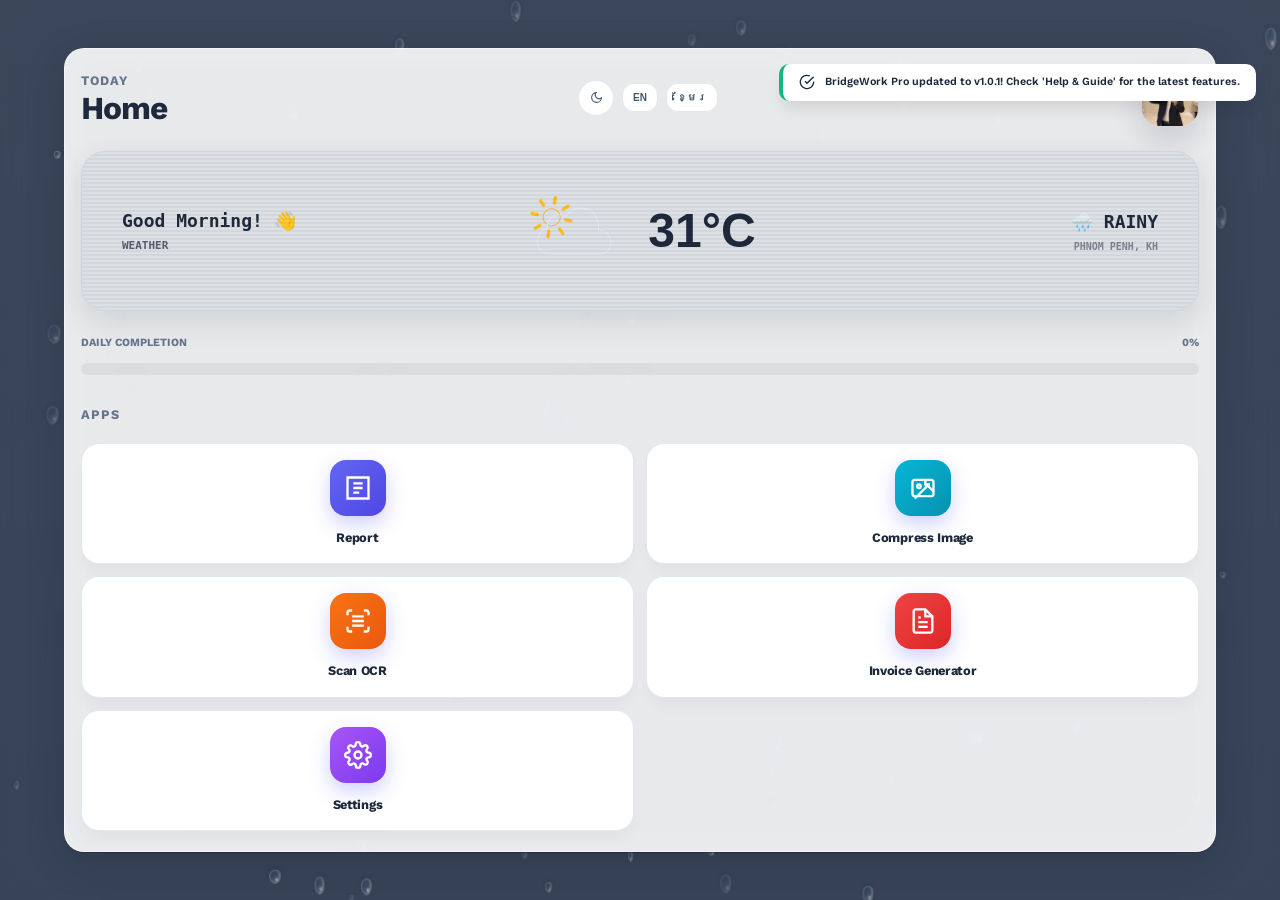
==== commit 42f4a5b9: "Add files via upload" ====
--- a/index.html
+++ b/index.html
@@ -3398,29 +3398,28 @@
 
     /* Invoice Header */
     body.full-screen-tool-shell #invoiceView .invoice-wrapper > div:first-child { /* flex items-center justify-between mb-4 */
-        flex-direction: column;
-        align-items: center;
+        flex-direction: row !important;
+        justify-content: space-between !important;
+        align-items: flex-start !important;
         margin-bottom: 20px !important;
         padding-bottom: 15px !important;
     }
-    body.full-screen-tool-shell #invoiceView .invoice-wrapper #invoiceLogoContainer {
-        width: 60px !important;
-        height: 60px !important;
+    body.full-screen-tool-shell #invoiceView .invoice-wrapper #invoiceLogoContainer,
+    body.full-screen-tool-shell #invoiceView .invoice-wrapper .w-16 {
+        width: 40px !important;
+        height: 40px !important;
+        flex-shrink: 0;
+    }
         margin-bottom: 10px;
     }
-    body.full-screen-tool-shell #invoiceView .invoice-wrapper h1#businessNameKh {
-        font-size: 20px !important;
-        margin-bottom: 0 !important;
-    }
-    body.full-screen-tool-shell #invoiceView .invoice-wrapper h2#businessNameEn {
-        font-size: 18px !important;
-        margin-top: 0 !important;
-        margin-bottom: 5px !important;
-    }
-    body.full-screen-tool-shell #invoiceView .invoice-wrapper p#businessAddress {
-        font-size: 10px !important;
-        max-width: 100% !important;
-        text-align: center;
+    body.full-screen-tool-shell #invoiceView .invoice-wrapper h1#businessNameKh { font-size: 18px !important; margin: 0 !important; }
+    body.full-screen-tool-shell #invoiceView .invoice-wrapper h2#businessNameEn { font-size: 14px !important; margin: 0 !important; }
+    
+    body.full-screen-tool-shell #invoiceView .invoice-wrapper #addressKh,
+    body.full-screen-tool-shell #invoiceView .invoice-wrapper #addressEn,
+    body.full-screen-tool-shell #invoiceView .invoice-wrapper p#businessPhone {
+        font-size: 9px !important;
+        text-align: center !important;
     }
     body.full-screen-tool-shell #invoiceView .invoice-wrapper #docTitleLabel {
         font-size: 24px !important;
@@ -3433,23 +3432,23 @@
     }
 
     /* Info Section (Client Name, Phone, Date) */
-    body.full-screen-tool-shell #invoiceView .invoice-wrapper > div:nth-child(2) { /* flex justify-between mb-8 px-2 */
-        flex-direction: column;
-        margin-bottom: 20px !important;
-        padding: 10px !important;
-    }
-    body.full-screen-tool-shell #invoiceView .invoice-wrapper > div:nth-child(2) > div {
-        width: 100% !important;
-        text-align: left !important;
+    body.full-screen-tool-shell #invoiceView .invoice-wrapper > div:nth-child(3) { 
+        flex-direction: row !important;
+        justify-content: space-between !important;
+        margin-bottom: 15px !important;
+        padding: 5px !important;
+    }
+    body.full-screen-tool-shell #invoiceView .invoice-wrapper > div:nth-child(3) > div {
+        width: 48% !important;
     }
     body.full-screen-tool-shell #invoiceView .invoice-wrapper #clientName,
     body.full-screen-tool-shell #invoiceView .invoice-wrapper #clientPhone {
-        font-size: 14px !important;
-        min-width: 100% !important;
+        font-size: 12px !important;
+        min-width: 0 !important;
     }
     body.full-screen-tool-shell #invoiceView .invoice-wrapper #invoiceDateDisplay {
-        font-size: 14px !important;
-        text-align: left !important;
+        font-size: 12px !important;
+        text-align: right !important;
     }
 
     /* Table */
@@ -3459,6 +3458,7 @@
         display: block; /* Allow horizontal scrolling */
         overflow-x: auto;
         white-space: nowrap;
+        table-layout: auto !important;
     }
     body.full-screen-tool-shell #invoiceView .invoice-wrapper table th,
     body.full-screen-tool-shell #invoiceView .invoice-wrapper table td {
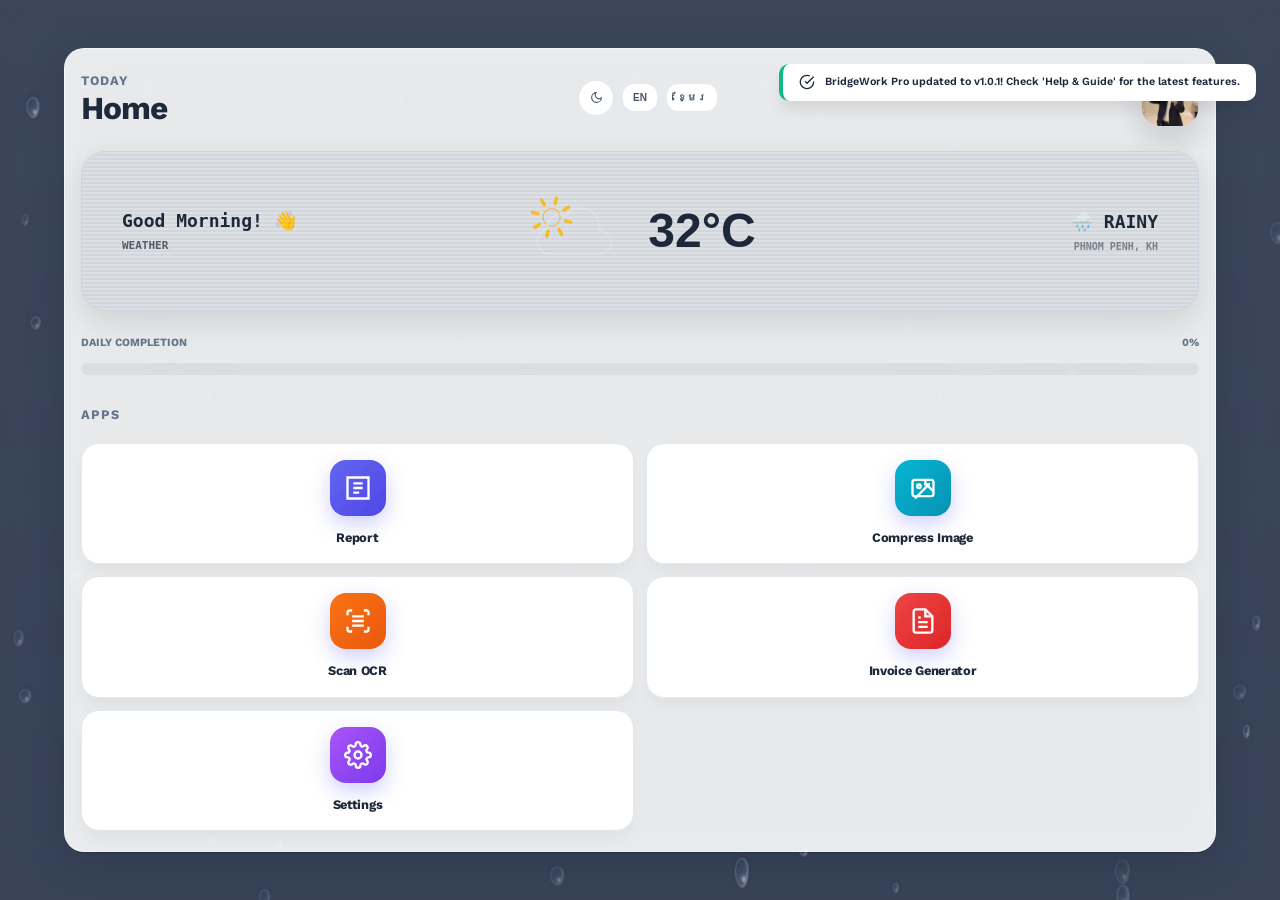
==== commit 5c8de7a3: "Add files via upload" ====
--- a/index.html
+++ b/index.html
@@ -59,8 +59,8 @@
 
 /* A5 Scaling Adjustments to prevent text wrapping */
 .invoice-wrapper.invoice-a5 { font-size: 11px; }
-.invoice-wrapper.invoice-a5 h1 { font-size: 24px !important; }
-.invoice-wrapper.invoice-a5 h2 { font-size: 20px !important; }
+.invoice-wrapper.invoice-a5 h1 { font-size: 24px !important; }
+.invoice-wrapper.invoice-a5 h2 { font-size: 20px !important; }
 .invoice-wrapper.invoice-a5 #docTitleLabel { font-size: 22px !important; }
 .invoice-wrapper.invoice-a5 .text-4xl { font-size: 22px !important; } /* Grand Total Amount */
 .invoice-wrapper.invoice-a5 .text-xl { font-size: 12px !important; } /* Total/Subtotal Labels */
@@ -1601,8 +1601,8 @@
     transition:all .15s;margin-bottom:2px;
     position: relative;
 }
-.sidebar a:hover{background:rgba(255,255,255,.08);color:#fff; transform: translateX(4px);}
-.sidebar a.active{background:rgba(255,255,255,.15);color:#fff; font-weight: 700;}
+.sidebar a:hover{background:rgba(99, 102, 241, 0.1);color:var(--primary); transform: translateX(4px);}
+.sidebar a.active{background:rgba(99, 102, 241, 0.15);color:var(--primary); font-weight: 700;}
 .sidebar a.active::before {
     content: ''; position: absolute; left: -4px; top: 10px; bottom: 10px;
     width: 3px; background: var(--primary); border-radius: 0 4px 4px 0;
@@ -3302,34 +3302,36 @@
         font-size: 10px !important;
     }
 
-    body.full-screen-tool-shell #invoiceView .invoice-control-panel {
-        display: grid !important;
-        grid-template-columns: 1fr !important;
-        align-items: stretch !important;
-        padding: 10px !important;
-        gap: 10px !important;
-        overflow: visible !important;
-        border-radius: 18px !important;
-        background: #eef2f7 !important;
-    }
+    body.full-screen-tool-shell #invoiceView .invoice-control-panel {
+        display: grid !important;
+        grid-template-columns: 1fr !important;
+        align-items: stretch !important;
+        padding: 8px !important;
+        gap: 6px !important;
+        overflow: visible !important;
+        border-radius: 16px !important;
+        background: #f8fafc !important;
+        border: 1px solid rgba(148, 163, 184, 0.22) !important;
+        box-shadow: 0 10px 24px rgba(15, 23, 42, 0.08) !important;
+    }
 
     body.full-screen-tool-shell #invoiceView .invoice-control-panel:has(.invoice-export-group) {
         margin-bottom: 12px !important;
     }
 
-    body.full-screen-tool-shell #invoiceView .invoice-control-panel > .invoice-control-group {
-        min-width: 0 !important;
-        width: 100% !important;
-        display: grid !important;
-        grid-template-columns: repeat(2, minmax(0, 1fr));
-        align-items: center !important;
-        gap: 8px !important;
-        padding: 10px !important;
-        border-radius: 16px !important;
-        background: #ffffff !important;
-        border: 1px solid var(--border-color);
-        box-shadow: 0 8px 22px rgba(15, 23, 42, 0.06);
-    }
+    body.full-screen-tool-shell #invoiceView .invoice-control-panel > .invoice-control-group {
+        min-width: 0 !important;
+        width: 100% !important;
+        display: grid !important;
+        grid-template-columns: repeat(2, minmax(0, 1fr));
+        align-items: center !important;
+        gap: 6px !important;
+        padding: 0 !important;
+        border-radius: 0 !important;
+        background: #ffffff !important;
+        border: 0 !important;
+        box-shadow: none !important;
+    }
 
     body.full-screen-tool-shell #invoiceView .invoice-control-label {
         display: block !important;
@@ -3342,59 +3344,84 @@
         padding: 0 2px 2px;
     }
 
-    body.full-screen-tool-shell #invoiceView .invoice-control-group > button,
-    body.full-screen-tool-shell #invoiceView .invoice-control-group > select,
-    body.full-screen-tool-shell #invoiceView .invoice-control-group > label {
-        width: 100% !important;
-        min-width: 0 !important;
-        height: 38px !important;
-        justify-content: center !important;
-        white-space: nowrap !important;
-        overflow: hidden;
-        text-overflow: ellipsis;
-        margin: 0 !important;
-    }
-
-    body.full-screen-tool-shell #invoiceView .invoice-control-group > select {
-        text-align: center;
-        text-align-last: center;
-    }
-
-    body.full-screen-tool-shell #invoiceView .invoice-edit-group > button:first-of-type {
-        grid-column: 1 / -1;
-        height: 42px !important;
-        font-size: 12px !important;
-    }
-
-    body.full-screen-tool-shell #invoiceView .invoice-export-group {
-        position: fixed !important;
-        left: 10px;
-        right: 10px;
-        bottom: calc(10px + env(safe-area-inset-bottom));
-        z-index: 1200;
-        grid-template-columns: repeat(4, minmax(0, 1fr)) !important;
-        padding: 8px !important;
-        border-radius: 18px !important;
-        background: rgba(255, 255, 255, 0.94) !important;
-        backdrop-filter: blur(18px);
-        -webkit-backdrop-filter: blur(18px);
-        box-shadow: 0 16px 40px rgba(15, 23, 42, 0.22) !important;
-    }
-
-    body.full-screen-tool-shell #invoiceView .invoice-export-group > button {
-        padding-inline: 6px !important;
-        height: 40px !important;
-        font-size: 10px !important;
-    }
+    body.full-screen-tool-shell #invoiceView .invoice-control-group > button,
+    body.full-screen-tool-shell #invoiceView .invoice-control-group > select,
+    body.full-screen-tool-shell #invoiceView .invoice-control-group > label {
+        width: 100% !important;
+        min-width: 0 !important;
+        height: 34px !important;
+        justify-content: center !important;
+        white-space: nowrap !important;
+        overflow: hidden;
+        text-overflow: ellipsis;
+        margin: 0 !important;
+        border-radius: 10px !important;
+        font-size: 9px !important;
+        font-weight: 800 !important;
+        padding: 0 8px !important;
+    }
+
+    body.full-screen-tool-shell #invoiceView .invoice-control-group > select {
+        text-align: center;
+        text-align-last: center;
+    }
+
+    body.full-screen-tool-shell #invoiceView .invoice-settings-group {
+        grid-template-columns: repeat(2, minmax(0, 1fr)) !important;
+    }
+
+    body.full-screen-tool-shell #invoiceView .invoice-tax-toggle {
+        grid-column: 1 / -1;
+        width: 100% !important;
+        min-width: 0 !important;
+        height: 34px !important;
+        padding: 0 10px !important;
+        justify-content: space-between !important;
+        border-radius: 10px !important;
+        margin: 0 !important;
+    }
+
+    body.full-screen-tool-shell #invoiceView .invoice-tax-toggle span {
+        font-size: 9px !important;
+    }
+
+    body.full-screen-tool-shell #invoiceView .invoice-tax-toggle label {
+        width: auto !important;
+        height: auto !important;
+        padding: 0 !important;
+    }
+
+    body.full-screen-tool-shell #invoiceView .invoice-edit-group > button:first-of-type {
+        grid-column: auto;
+        height: 34px !important;
+        font-size: 9px !important;
+    }
+
+    body.full-screen-tool-shell #invoiceView .invoice-export-group {
+        position: static !important;
+        grid-template-columns: repeat(4, minmax(0, 1fr)) !important;
+        padding: 0 !important;
+        border-radius: 0 !important;
+        background: transparent !important;
+        backdrop-filter: none;
+        -webkit-backdrop-filter: none;
+        box-shadow: none !important;
+    }
+
+    body.full-screen-tool-shell #invoiceView .invoice-export-group > button {
+        padding-inline: 6px !important;
+        height: 34px !important;
+        font-size: 9px !important;
+    }
 
     body.full-screen-tool-shell #invoiceView .invoice-export-group .invoice-control-label {
         display: none !important;
     }
 
-    body.full-screen-tool-shell #invoiceView .invoice-wrapper {
-        margin-top: 12px !important;
-        margin-bottom: calc(76px + env(safe-area-inset-bottom)) !important;
-    }
+    body.full-screen-tool-shell #invoiceView .invoice-wrapper {
+        margin-top: 12px !important;
+        margin-bottom: 18px !important;
+    }
 
     /* Invoice Header */
     body.full-screen-tool-shell #invoiceView .invoice-wrapper > div:first-child { /* flex items-center justify-between mb-4 */
@@ -3412,8 +3439,8 @@
     }
         margin-bottom: 10px;
     }
-    body.full-screen-tool-shell #invoiceView .invoice-wrapper h1#businessNameKh { font-size: 18px !important; margin: 0 !important; }
-    body.full-screen-tool-shell #invoiceView .invoice-wrapper h2#businessNameEn { font-size: 14px !important; margin: 0 !important; }
+    body.full-screen-tool-shell #invoiceView .invoice-wrapper h1#businessNameKh { font-size: 19.2px !important; margin: 0 !important; }
+    body.full-screen-tool-shell #invoiceView .invoice-wrapper h2#businessNameEn { font-size: 16px !important; margin: 0 !important; }
     
     body.full-screen-tool-shell #invoiceView .invoice-wrapper #addressKh,
     body.full-screen-tool-shell #invoiceView .invoice-wrapper #addressEn,
@@ -4625,30 +4652,34 @@
     <div class="compress-shell" style="max-width: 950px; padding: 20px;">
 
         <!-- ENHANCED CONTROL PANEL -->
-        <div class="no-print sticky top-0 bg-white/95 backdrop-blur border-b p-4 flex flex-wrap justify-center items-center gap-4 z-50 shadow-sm rounded-2xl mb-6">
-            <button onclick="addRow()" class="bg-emerald-600 text-white px-4 py-2 rounded-lg font-bold shadow hover:bg-emerald-700 transition-all">+ ថែមជួរ / Add Row</button>
-            <button onclick="toggleInvoiceSetup()" class="bg-slate-100 text-slate-700 px-4 py-2 rounded-lg font-bold hover:bg-slate-200 transition-all">Setup Info</button>
-            
-            <select id="docType" onchange="updateDocumentTitle(this.value)" class="bg-amber-50 border border-amber-200 text-amber-900 px-4 py-2 rounded-lg font-bold outline-none cursor-pointer">
-                <option value="invoice" selected>Invoice / វិក្កយបត្រ</option>
-                <option value="quotation">Quotation / សម្រង់តម្លៃ</option>
-            </select>
-
-            <select id="paperSize" onchange="updatePaperSize(this.value)" class="bg-slate-50 border border-slate-200 text-slate-900 px-4 py-2 rounded-lg font-bold outline-none cursor-pointer">
-                <option value="A4" selected>A4 Size (Standard)</option>
-                <option value="A5">A5 Size (Half)</option>
-            </select>
-
-            <div class="flex items-center gap-2 bg-blue-50 px-4 py-2 rounded-lg border border-blue-100">
-                <span class="text-xs font-bold text-blue-700 uppercase">Tax (15%)</span>
-                <label class="relative inline-flex items-center cursor-pointer">
-                    <input type="checkbox" id="taxToggle" class="sr-only peer" checked onchange="calc()">
-                    <div class="w-11 h-6 bg-gray-300 peer-focus:outline-none rounded-full peer peer-checked:after:translate-x-full rtl:peer-checked:after:-translate-x-full peer-checked:after:border-white after:content-[''] after:absolute after:top-[2px] after:start-[2px] after:bg-white after:border-gray-300 after:border after:rounded-full after:h-5 after:w-5 after:transition-all peer-checked:bg-blue-600"></div>
-                </label>
-            </div>
-
-            <div class="invoice-control-group invoice-export-group" style="display: flex; align-items: center; gap: 8px;">
-                <div class="invoice-control-label">Export & Leave</div>
+        <div class="no-print invoice-control-panel sticky top-0 bg-white/95 backdrop-blur border-b p-4 flex flex-wrap justify-center items-center gap-4 z-50 shadow-sm rounded-2xl mb-6">
+            <div class="invoice-control-group invoice-edit-group" style="display: flex; align-items: center; gap: 8px;">
+                <button onclick="addRow()" class="bg-emerald-600 text-white px-4 py-2 rounded-lg font-bold shadow hover:bg-emerald-700 transition-all">+ ថែមជួរ / Add Row</button>
+                <button onclick="toggleInvoiceSetup()" class="bg-slate-100 text-slate-700 px-4 py-2 rounded-lg font-bold hover:bg-slate-200 transition-all">Setup Info</button>
+            </div>
+
+            <div class="invoice-control-group invoice-settings-group" style="display: flex; align-items: center; gap: 8px;">
+                <select id="docType" onchange="updateDocumentTitle(this.value)" class="bg-amber-50 border border-amber-200 text-amber-900 px-4 py-2 rounded-lg font-bold outline-none cursor-pointer">
+                    <option value="invoice" selected>Invoice / វិក្កយបត្រ</option>
+                    <option value="quotation">Quotation / សម្រង់តម្លៃ</option>
+                </select>
+
+                <select id="paperSize" onchange="updatePaperSize(this.value)" class="bg-slate-50 border border-slate-200 text-slate-900 px-4 py-2 rounded-lg font-bold outline-none cursor-pointer">
+                    <option value="A4" selected>A4 Size (Standard)</option>
+                    <option value="A5">A5 Size (Half)</option>
+                </select>
+
+                <div class="invoice-tax-toggle flex items-center gap-2 bg-blue-50 px-4 py-2 rounded-lg border border-blue-100">
+                    <span class="text-xs font-bold text-blue-700 uppercase">Tax (15%)</span>
+                    <label class="relative inline-flex items-center cursor-pointer">
+                        <input type="checkbox" id="taxToggle" class="sr-only peer" checked onchange="calc()">
+                        <div class="w-11 h-6 bg-gray-300 peer-focus:outline-none rounded-full peer peer-checked:after:translate-x-full rtl:peer-checked:after:-translate-x-full peer-checked:after:border-white after:content-[''] after:absolute after:top-[2px] after:start-[2px] after:bg-white after:border-gray-300 after:border after:rounded-full after:h-5 after:w-5 after:transition-all peer-checked:bg-blue-600"></div>
+                    </label>
+                </div>
+            </div>
+
+            <div class="invoice-control-group invoice-export-group" style="display: flex; align-items: center; gap: 8px;">
+                <div class="invoice-control-label">Export & Leave</div>
                 <button onclick="exportInvoiceToExcel()" class="btn btn-outline" style="font-size: 10px; padding: 8px 12px;">Excel</button>
                 <button onclick="saveImage()" class="btn btn-primary" style="background: #ea580c; font-size: 10px; padding: 8px 12px;">🖼️ Image</button>
                 <button onclick="window.print()" class="btn btn-primary" style="background: #1e293b; font-size: 10px; padding: 8px 12px;">🖨️ PDF</button>
@@ -4689,8 +4720,8 @@
             <div class="flex items-center justify-between mb-4">
                 <div class="w-16" id="invoiceLogoContainer"><img id="invoiceLogo" src="https://img.icons8.com/ios-filled/100/8B0000/trousers.png"></div>
                 <div class="text-center">
-                    <h1 id="businessNameKh" class="text-4xl khmer-muol mb-1 uppercase" contenteditable="true" style="color: #8b0000;">វុទ្ធី ឯកទេសកាត់ដេរ</h1>
-                    <h2 id="businessNameEn" class="text-3xl font-black tracking-widest leading-none uppercase" contenteditable="true" style="color: #8b0000;">VUTHY TAILOR</h2>
+                    <h1 id="businessNameKh" class="khmer-muol mb-1 uppercase" contenteditable="true" style="color: #8b0000; font-size: 43.2px;">វុទ្ធី ឯកទេសកាត់ដេរ</h1>
+                    <h2 id="businessNameEn" class="font-black tracking-widest leading-none uppercase" contenteditable="true" style="color: #8b0000; font-size: 36px;">VUTHY TAILOR</h2>
                 </div>
                 <div class="w-16 flex justify-end"><img src="https://img.icons8.com/ios-filled/100/8B0000/shirt.png"></div>
             </div>
--- a/styles/Untitled-1.css
+++ b/styles/Untitled-1.css
@@ -473,6 +473,7 @@
         transition: transform 0.3s cubic-bezier(0.4, 0, 0.2, 1), visibility 0.3s;
         background: var(--bg-card);
         box-shadow: none;
+        color: var(--text-main);
     }
 
     body.tool-shell.mobile-sidebar-open .sidebar {
@@ -1629,3 +1630,9 @@
 }
 
 @keyframes fadeIn { from { opacity: 0; transform: translateY(5px); } to { opacity: 1; transform: translateY(0); } }
+
+/* Invoice export fixes:
+   A5 capture was too tall (long JPG). Reduce spacing specific to A5. */
+.invoice-wrapper.invoice-a5 .mt-20 {
+    margin-top: 15px !important;
+}
